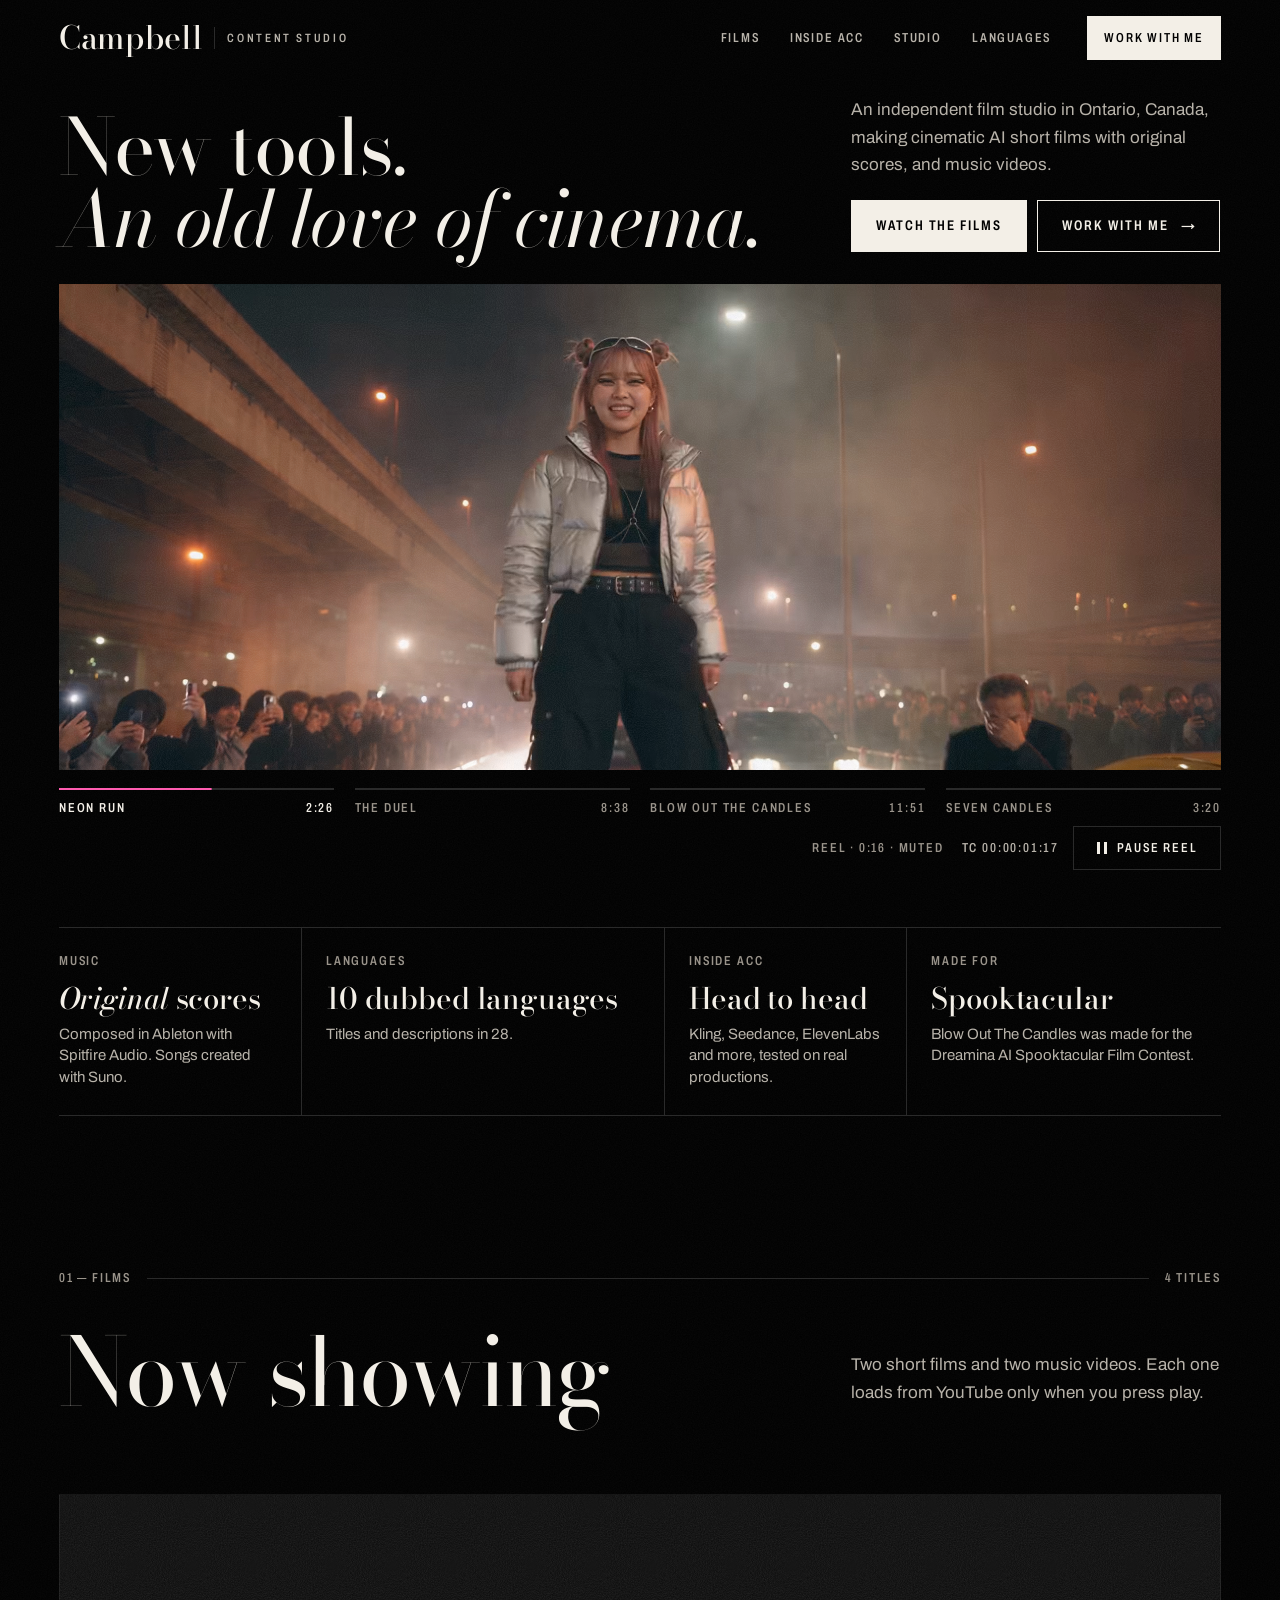
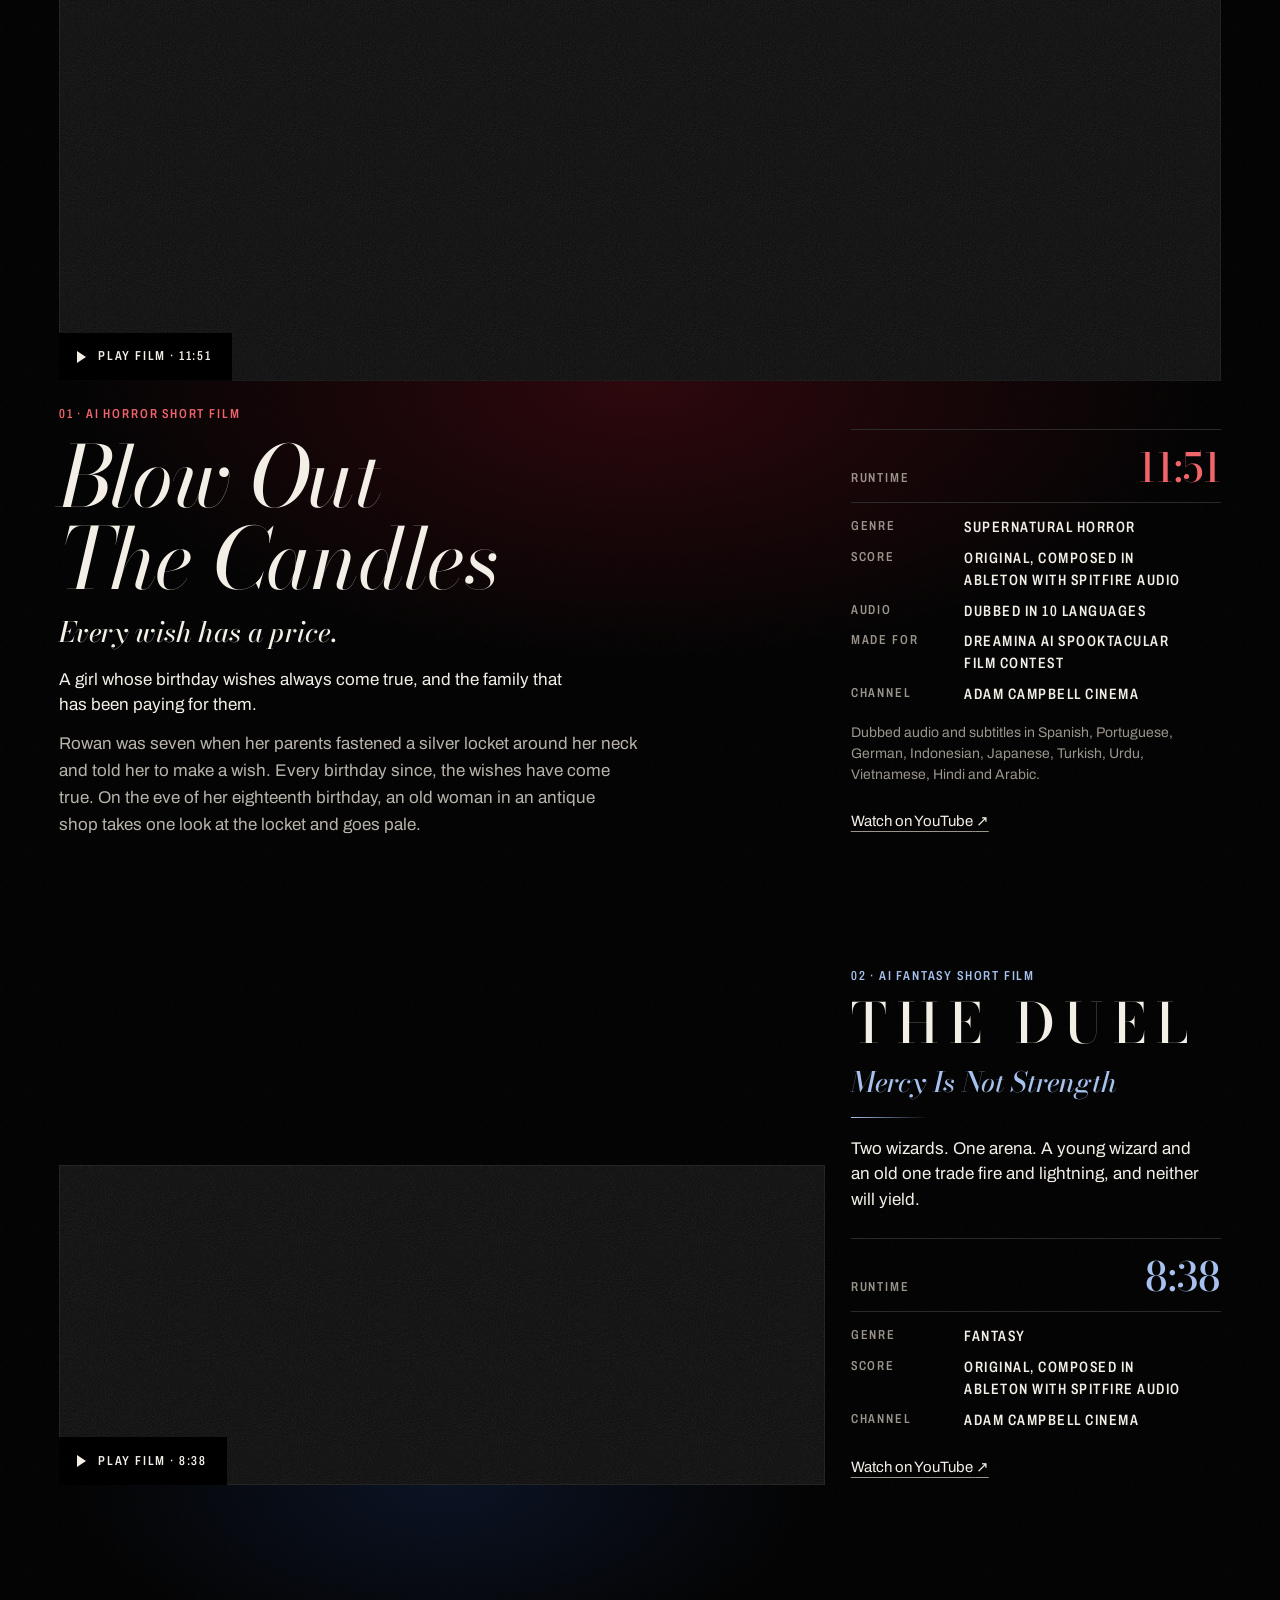
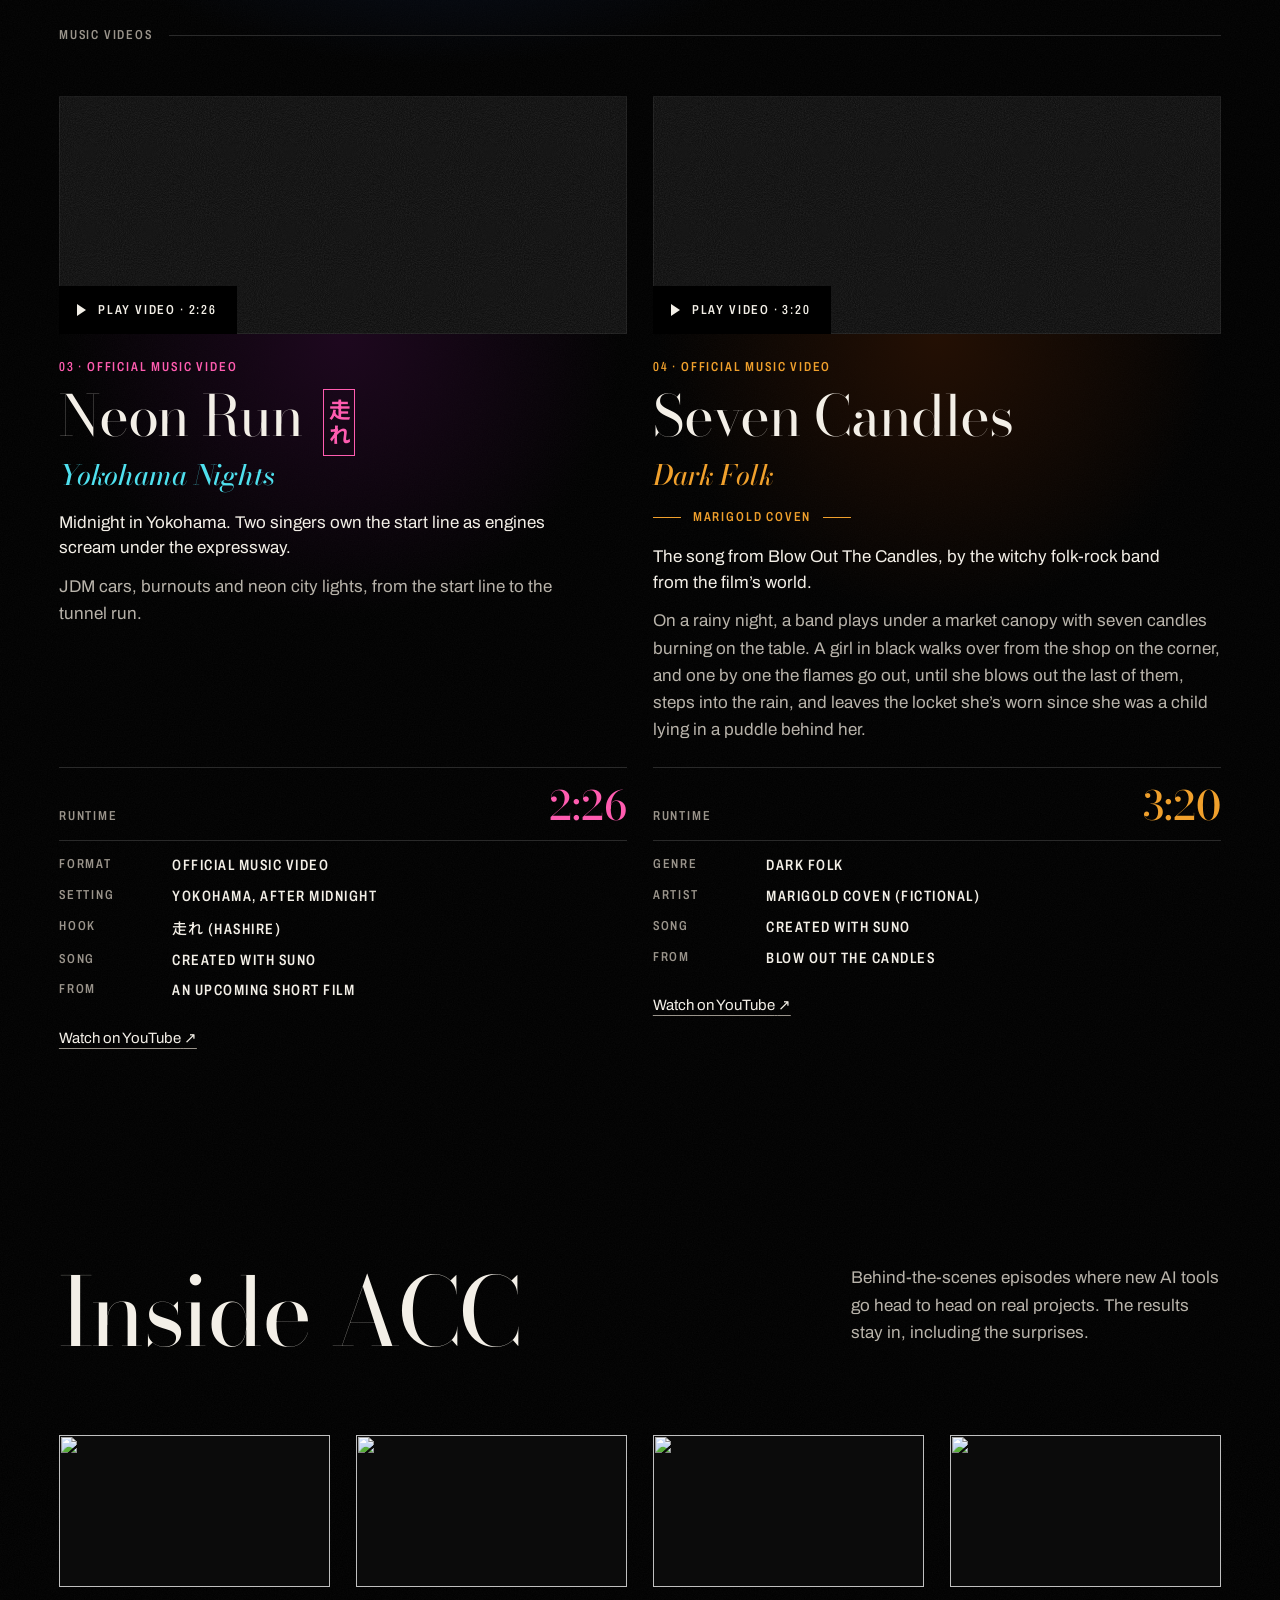
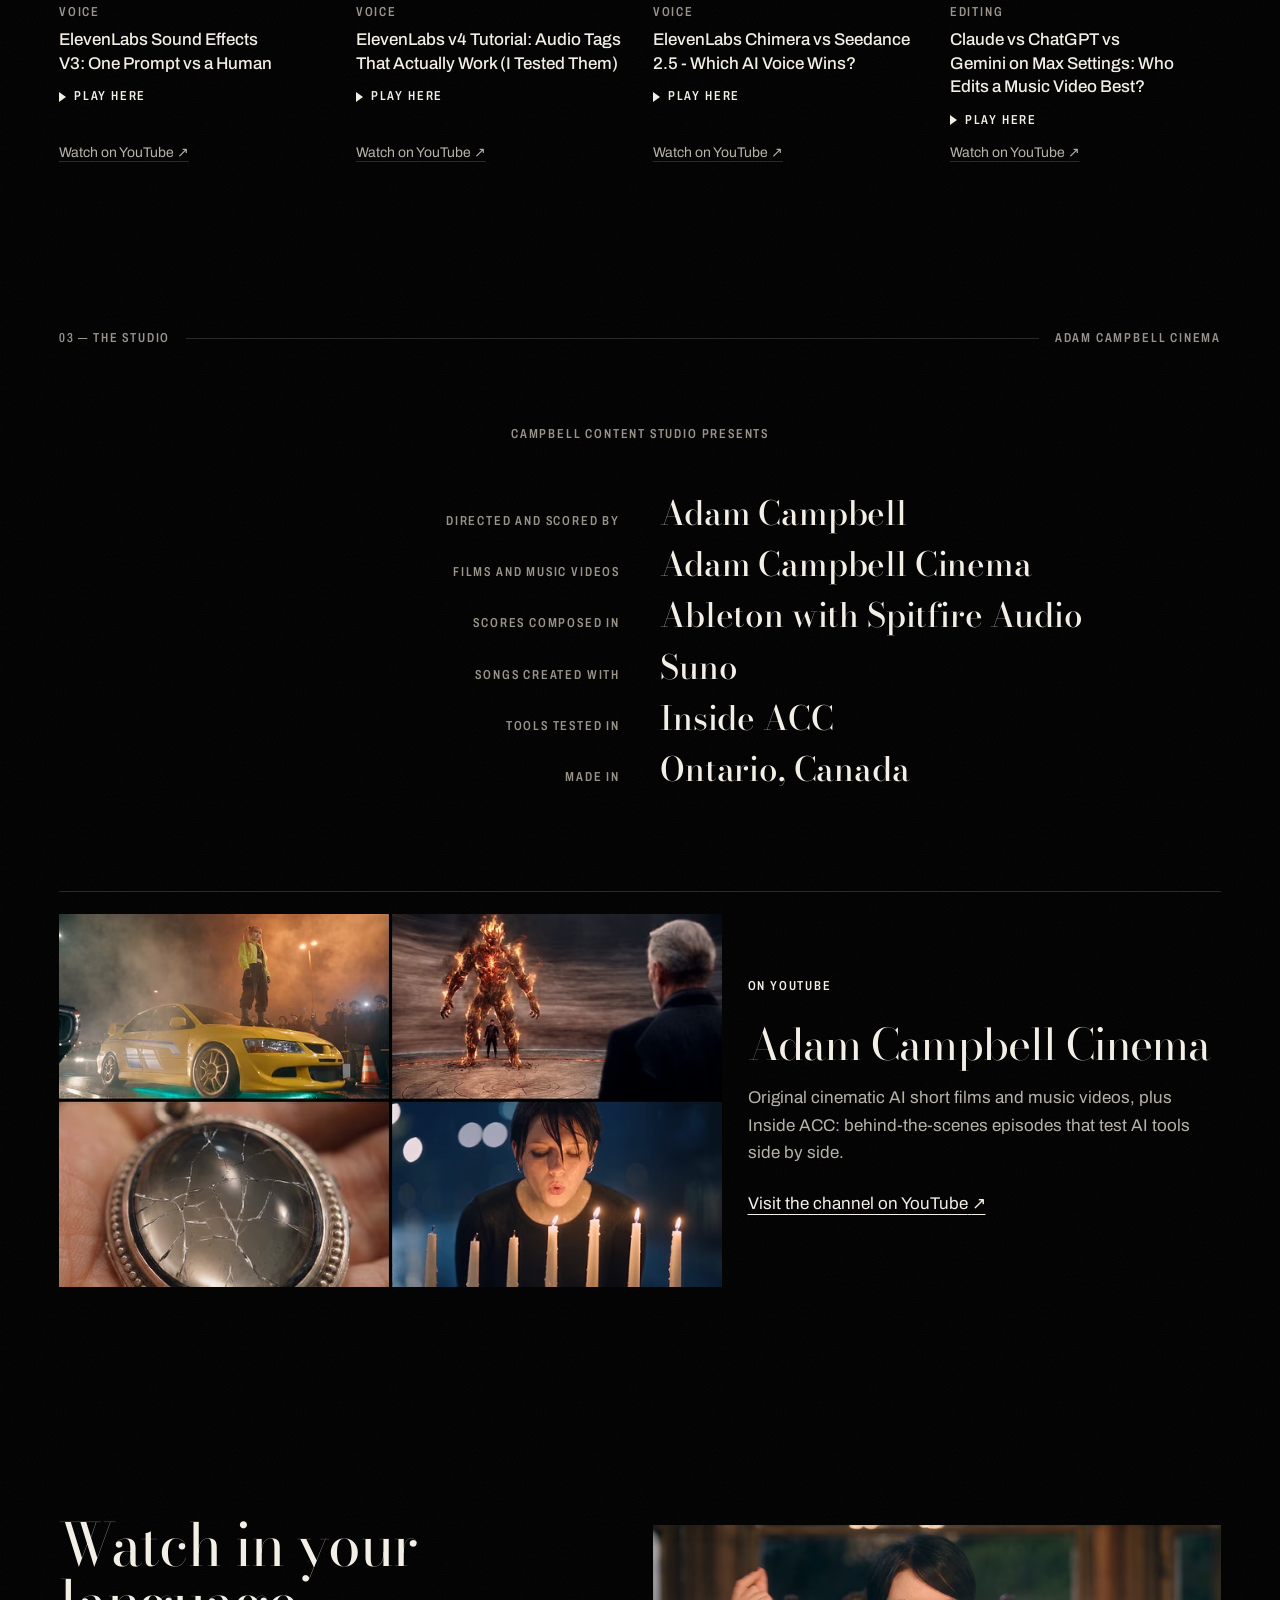
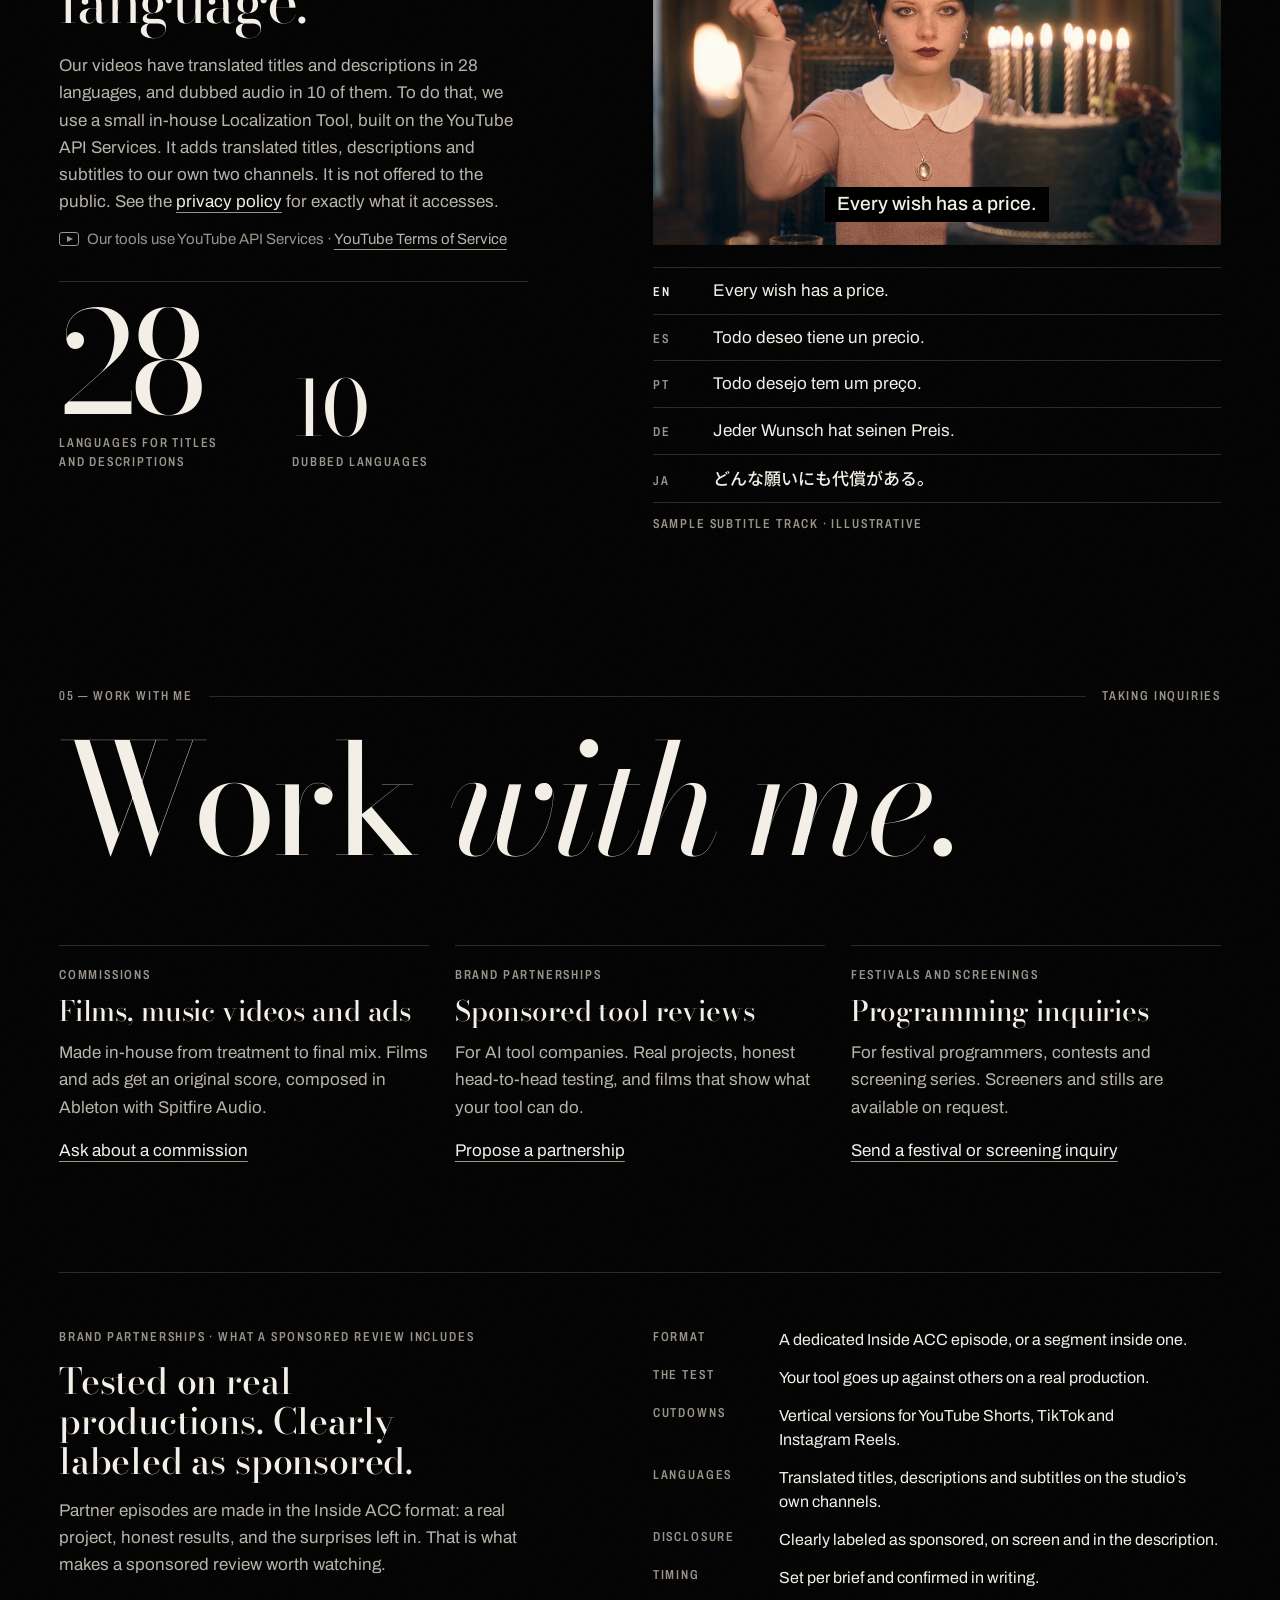
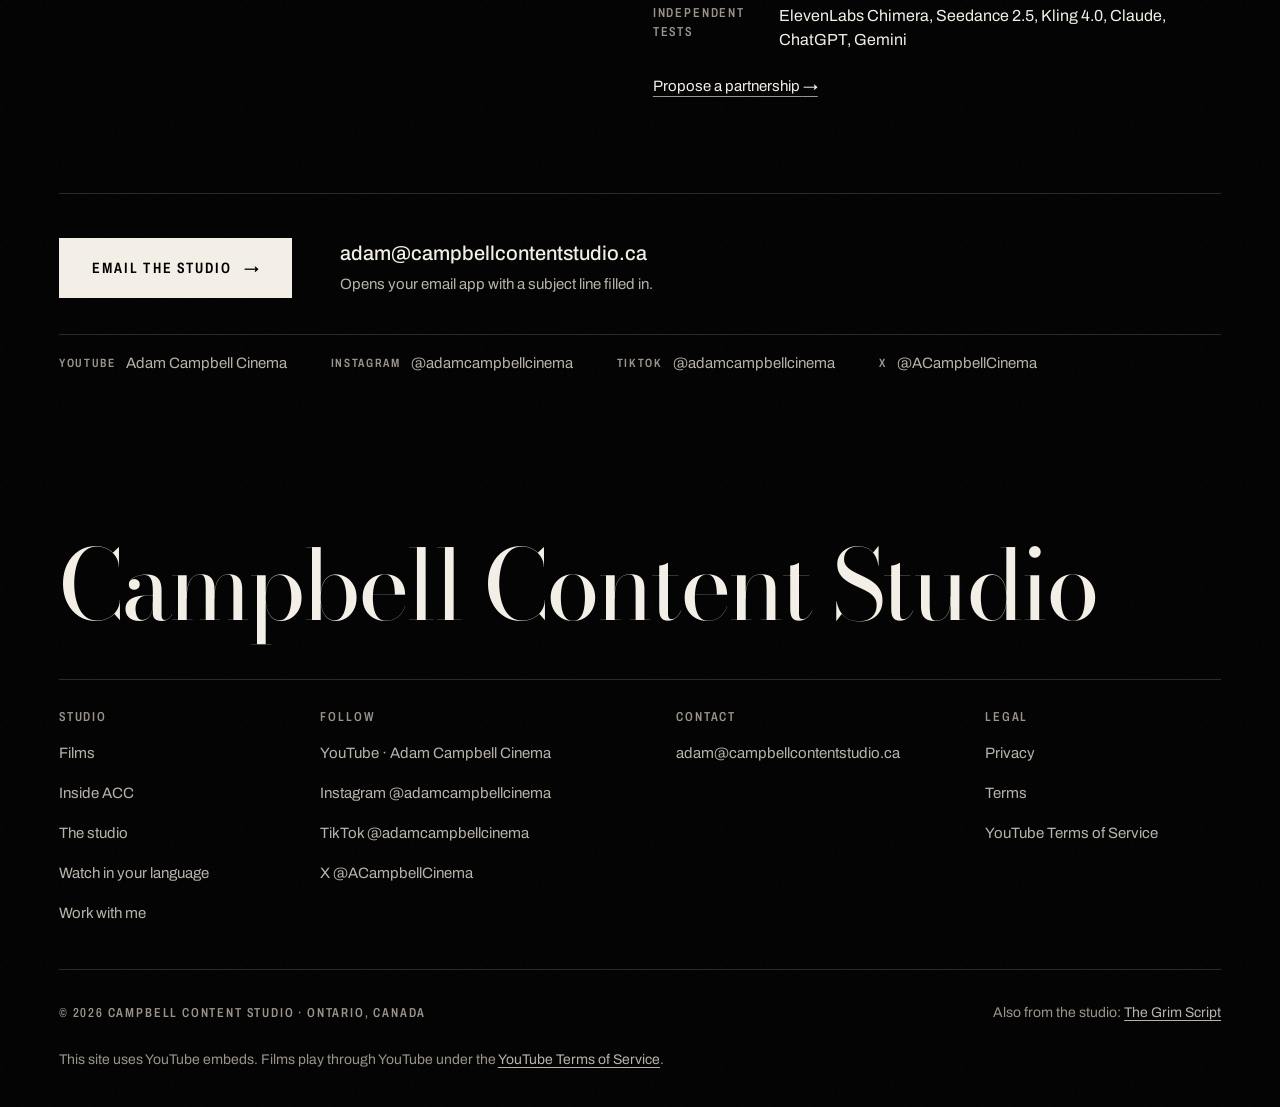
==== index.html @ a9854ae8 "Go live: move the new site to the root of campbellcontentstudio.ca - Promote /preview/ to the site r" ====
<!doctype html>
<html lang="en">
<head>
<meta charset="utf-8">
<meta name="viewport" content="width=device-width, initial-scale=1">
<title>Campbell Content Studio | New tools. An old love of cinema.</title>
<meta name="description" content="New tools. An old love of cinema. Campbell Content Studio makes cinematic AI short films with original scores, and music videos, in Ontario, Canada.">
<link rel="canonical" href="https://campbellcontentstudio.ca/">
<meta name="theme-color" content="#000000">
<meta name="color-scheme" content="dark">

<meta property="og:type" content="website">
<meta property="og:site_name" content="Campbell Content Studio">
<meta property="og:title" content="Campbell Content Studio | New tools. An old love of cinema.">
<meta property="og:description" content="Cinematic AI short films and music videos from an independent studio in Ontario, Canada. New tools. An old love of cinema.">
<meta property="og:url" content="https://campbellcontentstudio.ca/">
<meta property="og:image" content="https://campbellcontentstudio.ca/assets/img/og-image.jpg">
<meta property="og:image:type" content="image/jpeg">
<meta property="og:image:width" content="1200">
<meta property="og:image:height" content="630">
<meta property="og:image:alt" content="Campbell Content Studio: New tools. An old love of cinema. Rowan smiles with her eyes closed over lit birthday candles.">
<meta property="og:locale" content="en_CA">
<meta name="twitter:card" content="summary_large_image">
<meta name="twitter:site" content="@ACampbellCinema">
<meta name="twitter:title" content="Campbell Content Studio | New tools. An old love of cinema.">
<meta name="twitter:description" content="Cinematic AI short films and music videos from an independent studio in Ontario, Canada. New tools. An old love of cinema.">
<meta name="twitter:image" content="https://campbellcontentstudio.ca/assets/img/og-image.jpg">
<meta name="twitter:image:alt" content="Campbell Content Studio: New tools. An old love of cinema. Rowan smiles with her eyes closed over lit birthday candles.">

<link rel="icon" href="favicon.ico" sizes="48x48">
<link rel="icon" href="favicon.svg" type="image/svg+xml">
<link rel="apple-touch-icon" href="apple-touch-icon.png">
<link rel="manifest" href="site.webmanifest">

<link rel="preconnect" href="https://fonts.googleapis.com">
<link rel="preconnect" href="https://fonts.gstatic.com" crossorigin>
<link rel="dns-prefetch" href="https://i.ytimg.com">
<link rel="preload" as="image" href="assets/img/reel-poster.webp" type="image/webp" fetchpriority="high">
<!-- Only the axis ranges in use: Bodoni Moda opsz 6-96 / wght 400-500 (roman + italic), Archivo wdth 72-100 / wght 400-600 (roman). -->
<link rel="stylesheet" href="https://fonts.googleapis.com/css2?family=Archivo:wdth,wght@72..100,400..600&amp;family=Bodoni+Moda:ital,opsz,wght@0,6..96,400..500;1,6..96,400..500&amp;display=swap">
<!-- Kana subset: only 走れ and the Japanese sample subtitle. -->
<link rel="stylesheet" href="https://fonts.googleapis.com/css2?family=Noto+Sans+JP:wght@500;700&amp;display=swap&amp;text=%E8%B5%B0%E3%82%8C%E3%81%A9%E3%82%93%E3%81%AA%E9%A1%98%E3%81%84%E3%81%AB%E3%82%82%E4%BB%A3%E5%84%9F%E3%81%8C%E3%81%82%E3%82%8B%E3%80%82" media="print" onload="this.media='all'">
<link rel="stylesheet" href="assets/css/site.css">
<noscript><link rel="stylesheet" href="https://fonts.googleapis.com/css2?family=Noto+Sans+JP:wght@500;700&amp;display=swap&amp;text=%E8%B5%B0%E3%82%8C%E3%81%A9%E3%82%93%E3%81%AA%E9%A1%98%E3%81%84%E3%81%AB%E3%82%82%E4%BB%A3%E5%84%9F%E3%81%8C%E3%81%82%E3%82%8B%E3%80%82"><style>.hero-frame video{display:none}.hero-frame{background:#0b0b0b url(assets/img/reel-poster.webp) 50% 36% / cover}</style></noscript>
<script src="assets/js/site.js" defer></script>

<script type="application/ld+json">
{
  "@context": "https://schema.org",
  "@graph": [
    {
      "@type": "Organization",
      "@id": "https://campbellcontentstudio.ca/#org",
      "name": "Campbell Content Studio",
      "url": "https://campbellcontentstudio.ca/",
      "logo": "https://campbellcontentstudio.ca/icon-512.png",
      "email": "adam@campbellcontentstudio.ca",
      "description": "An independent film studio in Ontario, Canada, making cinematic AI short films with original scores, and music videos.",
      "address": { "@type": "PostalAddress", "addressRegion": "ON", "addressCountry": "CA" },
      "founder": { "@type": "Person", "name": "Adam Campbell" },
      "sameAs": [
        "https://www.youtube.com/@AdamCampbellCinema",
        "https://www.youtube.com/@thegrimscript",
        "https://www.instagram.com/adamcampbellcinema/",
        "https://www.tiktok.com/@adamcampbellcinema",
        "https://x.com/ACampbellCinema"
      ]
    },
    {
      "@type": "WebSite",
      "@id": "https://campbellcontentstudio.ca/#website",
      "url": "https://campbellcontentstudio.ca/",
      "name": "Campbell Content Studio",
      "inLanguage": "en",
      "publisher": { "@id": "https://campbellcontentstudio.ca/#org" }
    },
    {
      "@type": "VideoObject",
      "@id": "https://campbellcontentstudio.ca/#video-candles",
      "name": "Blow Out The Candles | AI Horror Short Film",
      "description": "Every wish has a price. Blow Out The Candles is an AI horror short film about a girl whose birthday wishes always come true, and the family that has been paying for them. Rowan was seven when her parents fastened a silver locket around her neck and told her to make a wish. Every birthday since, the wishes have come true. On the eve of her eighteenth birthday, an old woman in an antique shop takes one look at the locket and goes pale. With an original score composed in Ableton with Spitfire Audio, and dubbed audio and subtitles in 10 languages.",
      "thumbnailUrl": [
        "https://i.ytimg.com/vi/mVTY4UQzy6A/maxresdefault.jpg",
        "https://campbellcontentstudio.ca/assets/img/films/candles-169.webp"
      ],
      "uploadDate": "2026-10-25T22:00:03+00:00",
      "duration": "PT11M51S",
      "embedUrl": "https://www.youtube.com/embed/mVTY4UQzy6A",
      "url": "https://www.youtube.com/watch?v=mVTY4UQzy6A",
      "inLanguage": "en",
      "publisher": { "@id": "https://campbellcontentstudio.ca/#org" }
    },
    {
      "@type": "VideoObject",
      "@id": "https://campbellcontentstudio.ca/#video-duel",
      "name": "THE DUEL | Mercy Is Not Strength | AI Fantasy Short Film",
      "description": "Two wizards. One arena. A young wizard and an old one trade fire and lightning, and neither will yield. An AI fantasy short film with an original score composed in Ableton with Spitfire Audio.",
      "uploadDate": "2026-10-14T19:00:34+00:00",
      "thumbnailUrl": [
        "https://i.ytimg.com/vi/56ZdNRdmfQ0/maxresdefault.jpg",
        "https://campbellcontentstudio.ca/assets/img/films/duel-169.webp"
      ],
      "duration": "PT8M38S",
      "embedUrl": "https://www.youtube.com/embed/56ZdNRdmfQ0",
      "url": "https://www.youtube.com/watch?v=56ZdNRdmfQ0",
      "inLanguage": "en",
      "publisher": { "@id": "https://campbellcontentstudio.ca/#org" }
    },
    {
      "@type": "VideoObject",
      "@id": "https://campbellcontentstudio.ca/#video-neon",
      "name": "Neon Run | Yokohama Nights (Official Music Video)",
      "description": "Midnight in Yokohama. Two singers own the start line as engines scream under the expressway. An original AI music video with JDM cars, burnouts and neon city lights, from the start line to the tunnel run. Neon Run is from an upcoming Adam Campbell Cinema short film. The song was created with Suno.",
      "thumbnailUrl": [
        "https://i.ytimg.com/vi/dN3Yv4xqxrA/maxresdefault.jpg",
        "https://campbellcontentstudio.ca/assets/img/films/neon-169.webp"
      ],
      "uploadDate": "2026-10-23T19:00:23+00:00",
      "duration": "PT2M26S",
      "embedUrl": "https://www.youtube.com/embed/dN3Yv4xqxrA",
      "url": "https://www.youtube.com/watch?v=dN3Yv4xqxrA",
      "inLanguage": "en",
      "publisher": { "@id": "https://campbellcontentstudio.ca/#org" }
    },
    {
      "@type": "VideoObject",
      "@id": "https://campbellcontentstudio.ca/#video-seven",
      "name": "Seven Candles | Dark Folk | Official Music Video",
      "description": "Seven Candles is the song from Blow Out The Candles, performed by Marigold Coven, the fictional witchy folk-rock band from the film's world. On a rainy night, a band plays under a market canopy with seven candles burning on the table. A girl in black walks over, and one by one the flames go out, until she blows out the last of them, steps into the rain, and leaves the locket she has worn since she was a child lying in a puddle behind her. The song was created with Suno.",
      "thumbnailUrl": [
        "https://i.ytimg.com/vi/DEQ6ROYbeFA/maxresdefault.jpg",
        "https://campbellcontentstudio.ca/assets/img/films/seven-169.webp"
      ],
      "uploadDate": "2026-10-26T21:00:11+00:00",
      "duration": "PT3M20S",
      "embedUrl": "https://www.youtube.com/embed/DEQ6ROYbeFA",
      "url": "https://www.youtube.com/watch?v=DEQ6ROYbeFA",
      "inLanguage": "en",
      "publisher": { "@id": "https://campbellcontentstudio.ca/#org" }
    }
  ]
}
</script>
</head>
<body>
<a class="skip" href="#main">Skip to content</a>

<div class="page">
  <header class="nav wrap">
    <a class="wordmark" href="#top" aria-label="Campbell Content Studio, home">
      <span class="wm-main">Campbell</span><span class="wm-rule" aria-hidden="true"></span><span class="wm-sub billing">Content Studio</span>
    </a>
    <nav aria-label="Primary" class="nav-links">
      <a class="billing" href="#films">Films</a>
      <a class="billing" href="#inside-acc">Inside ACC</a>
      <a class="billing" href="#studio">Studio</a>
      <a class="billing" href="#languages">Languages</a>
      <a class="billing btn-sm" href="#work">Work with me</a>
    </nav>
    <div class="nav-right">
      <a class="billing btn-sm" href="#work">Work with me</a>
      <a class="menu-btn billing" href="#site-footer" data-menu-toggle>Menu</a>
    </div>
  </header>

  <dialog class="menu-panel" id="menu" aria-label="Menu">
    <div class="mp-top wrap">
      <span class="wordmark" aria-hidden="true"><span class="wm-main">Campbell</span><span class="wm-sub billing">Content Studio</span></span>
      <button class="menu-close menu-btn billing" type="button">Close</button>
    </div>
    <ul class="mp-list wrap">
      <li><a class="serif-m" href="#films">Films</a></li>
      <li><a class="serif-m" href="#inside-acc">Inside ACC</a></li>
      <li><a class="serif-m" href="#studio">The studio</a></li>
      <li><a class="serif-m" href="#languages">Languages</a></li>
      <li><a class="serif-m" href="#work">Work with me</a></li>
    </ul>
    <div class="mp-foot wrap">
      <a href="https://www.youtube.com/@AdamCampbellCinema">YouTube · Adam Campbell Cinema</a>
      <a href="https://www.instagram.com/adamcampbellcinema/">Instagram</a>
      <a href="https://www.tiktok.com/@adamcampbellcinema">TikTok</a>
      <a href="https://x.com/ACampbellCinema">X @ACampbellCinema</a>
    </div>
  </dialog>

  <main id="main">
    <!-- ================= HERO ================= -->
    <section class="hero" id="top" aria-labelledby="hero-title">
      <div class="wrap grid hero-lockup">
        <h1 id="hero-title" class="display">New tools. <em>An old love of cinema.</em></h1>
        <div class="hero-side">
          <p>An independent film studio in Ontario, Canada, making cinematic AI short films with original scores, and music videos.</p>
          <div class="ctas">
            <a class="btn btn--solid" href="#films">Watch the films</a>
            <a class="btn btn--line" href="#work">Work with me <span class="arrow" aria-hidden="true">→</span></a>
          </div>
        </div>
      </div>

      <div class="wrap hero-screen">
        <div class="frame bleed gate hero-frame">
          <video class="reel" muted loop playsinline preload="none" poster="assets/img/reel-poster.webp" aria-hidden="true" width="1920" height="1080"></video>
          <div class="grain-in" aria-hidden="true"></div>
          <!-- Score cue: hidden until data-src names the file. See assets/audio/_README.txt. Never autoplays. -->
          <button class="sound-toggle billing" type="button" data-src="" data-state="off" hidden><svg class="ico-off" viewBox="0 0 16 16" aria-hidden="true"><path d="M2 6h3l4-3v10l-4-3H2z" fill="currentColor"/><path d="M11 5.5l4 4m0-4l-4 4" stroke="currentColor" stroke-width="1.5" fill="none"/></svg><svg class="ico-on" viewBox="0 0 16 16" aria-hidden="true"><path d="M2 6h3l4-3v10l-4-3H2z" fill="currentColor"/><path d="M11 5.5a3.5 3.5 0 0 1 0 5M12.8 3.5a6.5 6.5 0 0 1 0 9" stroke="currentColor" stroke-width="1.5" fill="none"/></svg><span class="lbl">Sound on</span></button>
        </div>
        <div class="slate">
          <p class="sr">Studio reel: a muted 16-second loop of shots from the four titles below.</p>
          <nav class="cutlist billing" aria-label="Reel cut list">
            <a class="cut is-on" href="#film-neon" style="--acc:var(--magenta)" data-cut="0"><span class="track" aria-hidden="true"><i></i></span><span class="cut-t">Neon Run</span><span class="rt"><span class="sr">, runtime </span>2:26</span></a>
            <a class="cut" href="#film-duel" style="--acc:var(--storm)" data-cut="1"><span class="track" aria-hidden="true"><i></i></span><span class="cut-t">The Duel</span><span class="rt"><span class="sr">, runtime </span>8:38</span></a>
            <a class="cut" href="#film-candles" style="--acc:var(--wish)" data-cut="2"><span class="track" aria-hidden="true"><i></i></span><span class="cut-t">Blow Out The Candles</span><span class="rt"><span class="sr">, runtime </span>11:51</span></a>
            <a class="cut" href="#film-seven" style="--acc:var(--marigold)" data-cut="3"><span class="track" aria-hidden="true"><i></i></span><span class="cut-t">Seven Candles</span><span class="rt"><span class="sr">, runtime </span>3:20</span></a>
          </nav>
          <div class="slate-meta billing">
            <p class="tcb" aria-hidden="true"><span class="reelnote">Reel · 0:16 · muted</span><span class="now">Now: <b>Neon Run</b></span><span class="tc">TC 00:00:00:00</span></p>
            <button class="reel-toggle billing" type="button" data-state="paused" hidden><span class="ico" aria-hidden="true"></span><span class="lbl">Play reel</span></button>
          </div>
        </div>
      </div>

      <div class="wrap facts reveal">
        <dl class="facts-grid">
          <div class="fact"><dt class="billing">Music</dt><dd class="v serif-m"><em>Original</em> scores</dd><dd class="n">Composed in Ableton with Spitfire Audio. Songs created with Suno.</dd></div>
          <div class="fact"><dt class="billing">Languages</dt><dd class="v serif-m">10 dubbed languages</dd><dd class="n">Titles and descriptions in&nbsp;28.</dd></div>
          <div class="fact"><dt class="billing">Inside ACC</dt><dd class="v serif-m">Head to head</dd><dd class="n">Kling, Seedance, ElevenLabs and more, tested on real productions.</dd></div>
          <div class="fact"><dt class="billing">Made for</dt><dd class="v serif-m">Spooktacular</dd><dd class="n">Blow Out The Candles was made for the Dreamina AI Spooktacular Film Contest.</dd></div>
        </dl>
      </div>
    </section>

    <!-- ================= 01 FILMS ================= -->
    <section id="films" class="sec" aria-labelledby="films-title">
      <div class="wrap">
        <header class="sec-head grid">
          <p class="idx billing reveal"><span>01 — Films</span><span class="count">4 titles</span></p>
          <h2 id="films-title" class="display reveal">Now showing</h2>
          <p class="dek reveal" style="--d:.12s">Two short films and two music videos. Each one loads from YouTube only when you press play.</p>
        </header>

        <!-- 01 Blow Out The Candles: the flagship. Romantic italic, Velvet Red, oxblood spill. -->
        <article class="film film--candles" id="film-candles" aria-labelledby="f1">
          <div class="frame bleed gate">
            <picture>
              <source type="image/avif" media="(min-width: 900px)" srcset="assets/img/films/candles-wide-1200.avif 1200w, assets/img/films/candles-wide-1600.avif 1600w, assets/img/films/candles-wide.avif 2400w" sizes="(min-width: 1600px) 1456px, 91vw" width="2400" height="1004">
              <source type="image/webp" media="(min-width: 900px)" srcset="assets/img/films/candles-wide-1200.webp 1200w, assets/img/films/candles-wide-1600.webp 1600w, assets/img/films/candles-wide.webp 2400w" sizes="(min-width: 1600px) 1456px, 91vw" width="2400" height="1004">
              <source type="image/avif" srcset="assets/img/films/candles-169-800.avif 800w, assets/img/films/candles-169.avif 1600w" sizes="100vw" width="1600" height="900">
              <source type="image/webp" srcset="assets/img/films/candles-169-800.webp 800w, assets/img/films/candles-169.webp 1600w" sizes="100vw" width="1600" height="900">
              <img src="assets/img/films/candles-169-800.webp" width="1600" height="900" loading="lazy" decoding="async" alt="Rowan, in a pink sweater with a white collar and a silver locket, stares straight ahead with her fingers raised to snap beside a black birthday cake full of lit candles.">
            </picture>
            <div class="grain-in" aria-hidden="true"></div>
            <a class="play" href="https://www.youtube.com/watch?v=mVTY4UQzy6A" data-yt="mVTY4UQzy6A" data-title="Blow Out The Candles"><span class="chip billing"><span class="tri" aria-hidden="true"></span><span>Play film<span class="sr">: Blow Out The Candles, runtime</span><span aria-hidden="true"> ·</span> 11:51</span></span></a>
          </div>
          <div class="film-body grid">
            <div class="head reveal">
              <p class="film-no billing">01 · AI horror short film</p>
              <h3 id="f1" class="film-title">Blow Out The Candles</h3>
              <p class="tagline">Every wish has a price.</p>
              <p class="logline">A girl whose birthday wishes always come true, and the family that has been paying for them.</p>
              <p class="synopsis">Rowan was seven when her parents fastened a silver locket around her neck and told her to make a wish. Every birthday since, the wishes have come true. On the eve of her eighteenth birthday, an old woman in an antique shop takes one look at the locket and goes pale.</p>
            </div>
            <div class="side reveal" style="--d:.12s">
              <dl class="credits billing">
                <div class="rt-row"><dt>Runtime</dt><dd class="serif-m">11:51</dd></div>
                <div class="cr"><dt>Genre</dt><dd>Supernatural horror</dd></div>
                <div class="cr"><dt>Score</dt><dd>Original, composed in Ableton with Spitfire Audio</dd></div>
                <div class="cr"><dt>Audio</dt><dd>Dubbed in 10 languages</dd></div>
                <div class="cr"><dt>Made for</dt><dd>Dreamina AI Spooktacular Film Contest</dd></div>
                <div class="cr"><dt>Channel</dt><dd>Adam Campbell Cinema</dd></div>
              </dl>
              <p class="dubs">Dubbed audio and subtitles in Spanish, Portuguese, German, Indonesian, Japanese, Turkish, Urdu, Vietnamese, Hindi and Arabic.</p>
              <p class="film-links"><a class="textlink" href="https://www.youtube.com/watch?v=mVTY4UQzy6A">Watch on YouTube<span class="sr">: Blow Out The Candles</span> <span class="ext" aria-hidden="true">↗</span></a></p>
            </div>
          </div>
        </article>

        <!-- 02 THE DUEL: engraved tracked caps, storm light, 8+4 asymmetry. -->
        <article class="film film--duel" id="film-duel" aria-labelledby="f2">
          <div class="frame bleed gate">
            <picture>
              <source type="image/avif" media="(min-width: 900px)" srcset="assets/img/films/duel-wide-1200.avif 1200w, assets/img/films/duel-wide.avif 2400w" sizes="(min-width: 1600px) 960px, (min-width: 1280px) 60vw, 91vw" width="2400" height="1004">
              <source type="image/webp" media="(min-width: 900px)" srcset="assets/img/films/duel-wide-1200.webp 1200w, assets/img/films/duel-wide.webp 2400w" sizes="(min-width: 1600px) 960px, (min-width: 1280px) 60vw, 91vw" width="2400" height="1004">
              <source type="image/avif" srcset="assets/img/films/duel-169-800.avif 800w, assets/img/films/duel-169.avif 1600w" sizes="100vw" width="1600" height="900">
              <source type="image/webp" srcset="assets/img/films/duel-169-800.webp 800w, assets/img/films/duel-169.webp 1600w" sizes="100vw" width="1600" height="900">
              <img src="assets/img/films/duel-169-800.webp" width="1600" height="900" loading="lazy" decoding="async" alt="Two wizards duel across a circular stone arena, an orange fire beam and a white beam colliding in a blinding burst between them as lightning forks down beside the older wizard.">
            </picture>
            <div class="grain-in" aria-hidden="true"></div>
            <a class="play" href="https://www.youtube.com/watch?v=56ZdNRdmfQ0" data-yt="56ZdNRdmfQ0" data-title="THE DUEL"><span class="chip billing"><span class="tri" aria-hidden="true"></span><span>Play film<span class="sr">: The Duel, runtime</span><span aria-hidden="true"> ·</span> 8:38</span></span></a>
          </div>
          <div class="film-body grid">
            <div class="reveal">
              <p class="film-no billing">02 · AI fantasy short film</p>
              <h3 id="f2" class="film-title">THE DUEL <span class="sub">Mercy Is Not Strength</span></h3>
              <span class="bolt" aria-hidden="true"></span>
              <p class="logline">Two wizards. One arena. A young wizard and an old one trade fire and lightning, and neither will yield.</p>
            </div>
            <div class="reveal" style="--d:.12s">
              <dl class="credits billing">
                <div class="rt-row"><dt>Runtime</dt><dd class="serif-m">8:38</dd></div>
                <div class="cr"><dt>Genre</dt><dd>Fantasy</dd></div>
                <div class="cr"><dt>Score</dt><dd>Original, composed in Ableton with Spitfire Audio</dd></div>
                <div class="cr"><dt>Channel</dt><dd>Adam Campbell Cinema</dd></div>
              </dl>
              <p class="film-links"><a class="textlink" href="https://www.youtube.com/watch?v=56ZdNRdmfQ0">Watch on YouTube<span class="sr">: The Duel</span> <span class="ext" aria-hidden="true">↗</span></a></p>
            </div>
          </div>
        </article>

        <p class="subhead billing reveal">Music videos</p>

        <div class="pair">
          <!-- 03 Neon Run: roman title + vertical kana sign, two accents. -->
          <article class="film film--neon" id="film-neon" aria-labelledby="f3">
            <div class="frame bleed gate">
              <picture>
                <source type="image/avif" media="(min-width: 900px)" srcset="assets/img/films/neon-wide-1200.avif 1200w, assets/img/films/neon-wide.avif 2400w" sizes="(min-width: 1600px) 712px, 45vw" width="2400" height="1004">
                <source type="image/webp" media="(min-width: 900px)" srcset="assets/img/films/neon-wide-1200.webp 1200w, assets/img/films/neon-wide.webp 2400w" sizes="(min-width: 1600px) 712px, 45vw" width="2400" height="1004">
                <source type="image/avif" srcset="assets/img/films/neon-169-800.avif 800w, assets/img/films/neon-169.avif 1600w" sizes="100vw" width="1600" height="900">
                <source type="image/webp" srcset="assets/img/films/neon-169-800.webp 800w, assets/img/films/neon-169.webp 1600w" sizes="100vw" width="1600" height="900">
                <img src="assets/img/films/neon-169-800.webp" width="1600" height="900" loading="lazy" decoding="async" alt="Two singers stand fists raised on the hoods of a black supercharged muscle car and a yellow Lancer Evolution, a wall of burnout smoke behind them under an expressway at night, cyan underglow on the wet road.">
              </picture>
              <div class="grain-in" aria-hidden="true"></div>
              <a class="play" href="https://www.youtube.com/watch?v=dN3Yv4xqxrA" data-yt="dN3Yv4xqxrA" data-title="Neon Run"><span class="chip billing"><span class="tri" aria-hidden="true"></span><span>Play video<span class="sr">: Neon Run, runtime</span><span aria-hidden="true"> ·</span> 2:26</span></span></a>
            </div>
            <div class="film-body grid">
              <div class="reveal">
                <p class="film-no billing">03 · Official music video</p>
                <div class="title-row">
                  <h3 id="f3" class="film-title">Neon Run <span class="sub">Yokohama Nights</span></h3>
                  <span class="kana" lang="ja" role="img" aria-label="走れ, hashire">走れ</span>
                </div>
                <p class="logline">Midnight in Yokohama. Two singers own the start line as engines scream under the expressway.</p>
                <p class="synopsis">JDM cars, burnouts and neon city lights, from the start line to the tunnel run.</p>
              </div>
              <div class="reveal" style="--d:.12s">
                <dl class="credits billing">
                  <div class="rt-row"><dt>Runtime</dt><dd class="serif-m">2:26</dd></div>
                  <div class="cr"><dt>Format</dt><dd>Official music video</dd></div>
                  <div class="cr"><dt>Setting</dt><dd>Yokohama, after midnight</dd></div>
                  <div class="cr"><dt>Hook</dt><dd><span class="jp" lang="ja">走れ</span> (hashire)</dd></div>
                  <div class="cr"><dt>Song</dt><dd>Created with Suno</dd></div>
                  <div class="cr"><dt>From</dt><dd>An upcoming short film</dd></div>
                </dl>
                <p class="film-links"><a class="textlink" href="https://www.youtube.com/watch?v=dN3Yv4xqxrA">Watch on YouTube<span class="sr">: Neon Run</span> <span class="ext" aria-hidden="true">↗</span></a></p>
              </div>
            </div>
          </article>

          <!-- 04 Seven Candles: roman + marigold italic, band credit between rules. -->
          <article class="film film--seven" id="film-seven" aria-labelledby="f4">
            <div class="frame bleed gate">
              <picture>
                <source type="image/avif" media="(min-width: 900px)" srcset="assets/img/films/seven-wide-1200.avif 1200w, assets/img/films/seven-wide.avif 2400w" sizes="(min-width: 1600px) 712px, 45vw" width="2400" height="1004">
                <source type="image/webp" media="(min-width: 900px)" srcset="assets/img/films/seven-wide-1200.webp 1200w, assets/img/films/seven-wide.webp 2400w" sizes="(min-width: 1600px) 712px, 45vw" width="2400" height="1004">
                <source type="image/avif" srcset="assets/img/films/seven-169-800.avif 800w, assets/img/films/seven-169.avif 1600w" sizes="100vw" width="1600" height="900">
                <source type="image/webp" srcset="assets/img/films/seven-169-800.webp 800w, assets/img/films/seven-169.webp 1600w" sizes="100vw" width="1600" height="900">
                <img src="assets/img/films/seven-169-800.webp" width="1600" height="900" loading="lazy" decoding="async" alt="Seen from behind, a woman in black flings her arms wide, a locket hanging from one hand, before a folk trio playing under a lit white canopy on a rain-soaked street at night.">
              </picture>
              <div class="grain-in" aria-hidden="true"></div>
              <a class="play" href="https://www.youtube.com/watch?v=DEQ6ROYbeFA" data-yt="DEQ6ROYbeFA" data-title="Seven Candles"><span class="chip billing"><span class="tri" aria-hidden="true"></span><span>Play video<span class="sr">: Seven Candles, runtime</span><span aria-hidden="true"> ·</span> 3:20</span></span></a>
            </div>
            <div class="film-body grid">
              <div class="reveal">
                <p class="film-no billing">04 · Official music video</p>
                <h3 id="f4" class="film-title">Seven Candles <span class="sub">Dark Folk</span></h3>
                <p class="band billing">Marigold Coven</p>
                <p class="logline">The song from Blow Out The Candles, by the witchy folk-rock band from the film’s world.</p>
                <p class="synopsis">On a rainy night, a band plays under a market canopy with seven candles burning on the table. A girl in black walks over from the shop on the corner, and one by one the flames go out, until she blows out the last of them, steps into the rain, and leaves the locket she’s worn since she was a child lying in a puddle behind her.</p>
              </div>
              <div class="reveal" style="--d:.12s">
                <dl class="credits billing">
                  <div class="rt-row"><dt>Runtime</dt><dd class="serif-m">3:20</dd></div>
                  <div class="cr"><dt>Genre</dt><dd>Dark folk</dd></div>
                  <div class="cr"><dt>Artist</dt><dd>Marigold Coven (fictional)</dd></div>
                  <div class="cr"><dt>Song</dt><dd>Created with Suno</dd></div>
                  <div class="cr"><dt>From</dt><dd>Blow Out The Candles</dd></div>
                </dl>
                <p class="film-links"><a class="textlink" href="https://www.youtube.com/watch?v=DEQ6ROYbeFA">Watch on YouTube<span class="sr">: Seven Candles</span> <span class="ext" aria-hidden="true">↗</span></a></p>
              </div>
            </div>
          </article>
        </div>
      </div>
    </section>

    <!-- ================= 02 INSIDE ACC ================= -->
    <section id="inside-acc" class="sec" aria-labelledby="acc-title">
      <div class="wrap">
        <header class="sec-head grid">
          <p class="idx billing reveal"><span>02 — Behind the craft</span><span class="count">4 episodes</span></p>
          <h2 id="acc-title" class="display reveal">Inside ACC</h2>
          <p class="dek reveal" style="--d:.12s">Behind-the-scenes episodes where new AI tools go head to head on real projects. The results stay in, including the surprises.</p>
        </header>
        <ol class="eps">
          <!-- auto:inside-acc -->
          <li class="ep reveal">
            <a class="ep-card" href="https://www.youtube.com/watch?v=dW9QiW9clIk" data-yt="dW9QiW9clIk" data-title="ElevenLabs Sound Effects V3: One Prompt vs a Human">
              <div class="thumb"><img src="https://i.ytimg.com/vi/dW9QiW9clIk/mqdefault.jpg" srcset="https://i.ytimg.com/vi/dW9QiW9clIk/mqdefault.jpg 320w, https://i.ytimg.com/vi/dW9QiW9clIk/hqdefault.jpg 480w, https://i.ytimg.com/vi/dW9QiW9clIk/sddefault.jpg 640w, https://i.ytimg.com/vi/dW9QiW9clIk/maxresdefault.jpg 1280w" sizes="(min-width: 1600px) 340px, (min-width: 900px) 22vw, 42vw" width="1280" height="720" loading="lazy" decoding="async" alt=""></div>
              <div class="ep-text">
                <p class="ep-cat billing">Voice</p>
                <h3>ElevenLabs Sound Effects V3: One Prompt vs a Human</h3>
                <p class="ep-cue billing" aria-hidden="true"><span class="tri"></span>Play here</p>
              </div>
            </a>
            <a class="watch" href="https://www.youtube.com/watch?v=dW9QiW9clIk">Watch on YouTube<span class="sr">: ElevenLabs Sound Effects V3: One Prompt vs a Human</span> <span class="ext" aria-hidden="true">↗</span></a>
          </li>
          <li class="ep reveal" style="--d:.08s">
            <a class="ep-card" href="https://www.youtube.com/watch?v=BrplNWbFvm0" data-yt="BrplNWbFvm0" data-title="ElevenLabs v4 Tutorial: Audio Tags That Actually Work (I Tested Them)">
              <div class="thumb"><img src="https://i.ytimg.com/vi/BrplNWbFvm0/mqdefault.jpg" srcset="https://i.ytimg.com/vi/BrplNWbFvm0/mqdefault.jpg 320w, https://i.ytimg.com/vi/BrplNWbFvm0/hqdefault.jpg 480w, https://i.ytimg.com/vi/BrplNWbFvm0/sddefault.jpg 640w, https://i.ytimg.com/vi/BrplNWbFvm0/maxresdefault.jpg 1280w" sizes="(min-width: 1600px) 340px, (min-width: 900px) 22vw, 42vw" width="1280" height="720" loading="lazy" decoding="async" alt=""></div>
              <div class="ep-text">
                <p class="ep-cat billing">Voice</p>
                <h3>ElevenLabs v4 Tutorial: Audio Tags That Actually Work (I Tested Them)</h3>
                <p class="ep-cue billing" aria-hidden="true"><span class="tri"></span>Play here</p>
              </div>
            </a>
            <a class="watch" href="https://www.youtube.com/watch?v=BrplNWbFvm0">Watch on YouTube<span class="sr">: ElevenLabs v4 Tutorial: Audio Tags That Actually Work (I Tested Them)</span> <span class="ext" aria-hidden="true">↗</span></a>
          </li>
          <li class="ep reveal" style="--d:.16s">
            <a class="ep-card" href="https://www.youtube.com/watch?v=Xdp5HgC5vlU" data-yt="Xdp5HgC5vlU" data-title="ElevenLabs Chimera vs Seedance 2.5 - Which AI Voice Wins?">
              <div class="thumb"><img src="https://i.ytimg.com/vi/Xdp5HgC5vlU/mqdefault.jpg" srcset="https://i.ytimg.com/vi/Xdp5HgC5vlU/mqdefault.jpg 320w, https://i.ytimg.com/vi/Xdp5HgC5vlU/hqdefault.jpg 480w, https://i.ytimg.com/vi/Xdp5HgC5vlU/sddefault.jpg 640w, https://i.ytimg.com/vi/Xdp5HgC5vlU/maxresdefault.jpg 1280w" sizes="(min-width: 1600px) 340px, (min-width: 900px) 22vw, 42vw" width="1280" height="720" loading="lazy" decoding="async" alt=""></div>
              <div class="ep-text">
                <p class="ep-cat billing">Voice</p>
                <h3>ElevenLabs Chimera vs Seedance 2.5 - Which AI Voice Wins?</h3>
                <p class="ep-cue billing" aria-hidden="true"><span class="tri"></span>Play here</p>
              </div>
            </a>
            <a class="watch" href="https://www.youtube.com/watch?v=Xdp5HgC5vlU">Watch on YouTube<span class="sr">: ElevenLabs Chimera vs Seedance 2.5 - Which AI Voice Wins?</span> <span class="ext" aria-hidden="true">↗</span></a>
          </li>
          <li class="ep reveal" style="--d:.24s">
            <a class="ep-card" href="https://www.youtube.com/watch?v=SYf9zRLCgvA" data-yt="SYf9zRLCgvA" data-title="Claude vs ChatGPT vs Gemini on Max Settings: Who Edits a Music Video Best?">
              <div class="thumb"><img src="https://i.ytimg.com/vi/SYf9zRLCgvA/mqdefault.jpg" srcset="https://i.ytimg.com/vi/SYf9zRLCgvA/mqdefault.jpg 320w, https://i.ytimg.com/vi/SYf9zRLCgvA/hqdefault.jpg 480w, https://i.ytimg.com/vi/SYf9zRLCgvA/sddefault.jpg 640w, https://i.ytimg.com/vi/SYf9zRLCgvA/maxresdefault.jpg 1280w" sizes="(min-width: 1600px) 340px, (min-width: 900px) 22vw, 42vw" width="1280" height="720" loading="lazy" decoding="async" alt=""></div>
              <div class="ep-text">
                <p class="ep-cat billing">Editing</p>
                <h3>Claude vs ChatGPT vs Gemini on Max Settings: Who Edits a Music Video Best?</h3>
                <p class="ep-cue billing" aria-hidden="true"><span class="tri"></span>Play here</p>
              </div>
            </a>
            <a class="watch" href="https://www.youtube.com/watch?v=SYf9zRLCgvA">Watch on YouTube<span class="sr">: Claude vs ChatGPT vs Gemini on Max Settings: Who Edits a Music Video Best?</span> <span class="ext" aria-hidden="true">↗</span></a>
          </li>
          <!-- /auto:inside-acc -->
        </ol>
      </div>
    </section>

    <!-- ================= 03 THE STUDIO: credits roll + channel ================= -->
    <section id="studio" class="sec" aria-labelledby="studio-title">
      <div class="wrap">
        <p class="idx billing reveal"><span>03 — The studio</span><span class="count">Adam Campbell Cinema</span></p>
        <h2 id="studio-title" class="sr">The studio</h2>
        <p class="presents billing reveal">Campbell Content Studio presents</p>
        <dl class="roll reveal">
          <div><dt class="billing">Directed and scored by</dt><dd class="serif-m">Adam Campbell</dd></div>
          <div class="dup"><dt class="billing">Films and music videos</dt><dd class="serif-m">Adam Campbell Cinema</dd></div>
          <div><dt class="billing">Scores composed in</dt><dd class="serif-m">Ableton with Spitfire Audio</dd></div>
          <div><dt class="billing">Songs created with</dt><dd class="serif-m">Suno</dd></div>
          <div><dt class="billing">Tools tested in</dt><dd class="serif-m">Inside ACC</dd></div>
          <div><dt class="billing">Made in</dt><dd class="serif-m">Ontario, Canada</dd></div>
        </dl>

        <div class="channels">
          <article class="chan chan--acc reveal" aria-labelledby="ch1">
            <div class="pic">
              <picture>
                <source type="image/avif" srcset="assets/img/channel-acc-800.avif 800w, assets/img/channel-acc.avif 1200w" sizes="(min-width: 1600px) 820px, (min-width: 900px) 52vw, 100vw">
                <img src="assets/img/channel-acc.webp" srcset="assets/img/channel-acc-800.webp 800w, assets/img/channel-acc.webp 1200w" sizes="(min-width: 1600px) 820px, (min-width: 900px) 52vw, 100vw" width="1200" height="675" loading="lazy" decoding="async" alt="Four frames from Adam Campbell Cinema films: a singer on a yellow Lancer Evolution in burnout smoke, a fire giant rising in a stone arena, a cracked silver locket held in a palm, and a woman blowing out a row of white candles at night.">
              </picture>
            </div>
            <div class="chan-text">
              <p class="billing lbl">On YouTube</p>
              <h3 id="ch1" class="display">Adam Campbell Cinema</h3>
              <p>Original cinematic AI short films and music videos, plus Inside ACC: behind-the-scenes episodes that test AI tools side by side.</p>
              <p><a class="textlink" href="https://www.youtube.com/@AdamCampbellCinema">Visit the channel on YouTube<span class="sr">: Adam Campbell Cinema</span> <span class="ext" aria-hidden="true">↗</span></a></p>
            </div>
          </article>
        </div>
      </div>
    </section>

    <!-- ================= 04 WATCH IN YOUR LANGUAGE ================= -->
    <section id="languages" class="sec" aria-labelledby="lang-title">
      <div class="wrap grid lang">
        <p class="idx billing reveal"><span>04 — Watch in your language</span><span class="count count--long">Our own channels only</span></p>
        <div class="copy reveal">
          <h2 id="lang-title" class="display"><span class="kw">W</span>atch in your language.</h2>
          <p>Our videos have translated titles and descriptions in 28 languages, and dubbed audio in 10 of them. To do that, we use a small in-house Localization Tool, built on the YouTube API Services. It adds translated titles, descriptions and subtitles to our own two channels. It is not offered to the public. See the <a class="textlink inl" href="privacy.html">privacy policy</a> for exactly what it accesses.</p>
          <p class="api"><span class="yt-mark" aria-hidden="true"></span>Our tools use YouTube API Services · <a class="textlink inl" href="https://www.youtube.com/t/terms">YouTube Terms of Service</a></p>
          <div class="nums">
            <div><p class="num num--big">28</p><p class="billing">Languages for titles and descriptions</p></div>
            <div><p class="num num--mid">10</p><p class="billing">Dubbed languages</p></div>
          </div>
        </div>
        <div class="media reveal" style="--d:.12s">
          <div class="burn">
            <picture>
              <source type="image/avif" srcset="assets/img/films/candles-169-800.avif 800w, assets/img/films/candles-169.avif 1600w" sizes="(min-width: 1600px) 712px, (min-width: 900px) 45vw, 100vw">
              <img src="assets/img/films/candles-169-800.webp" srcset="assets/img/films/candles-169-800.webp 800w, assets/img/films/candles-169.webp 1600w" sizes="(min-width: 1600px) 712px, (min-width: 900px) 45vw, 100vw" width="1600" height="900" loading="lazy" decoding="async" alt="Rowan beside her birthday cake in Blow Out The Candles, with a sample subtitle burned in">
            </picture>
            <p class="subbox" aria-hidden="true">
              <span class="on" lang="en">Every wish has a price.</span>
              <span lang="es">Todo deseo tiene un precio.</span>
              <span lang="pt">Todo desejo tem um preço.</span>
              <span lang="de">Jeder Wunsch hat seinen Preis.</span>
              <span lang="ja">どんな願いにも代償がある。</span>
            </p>
          </div>
          <ul class="subs" aria-label="Sample subtitle track, Blow Out The Candles">
            <li class="on"><span class="billing">EN</span><span class="line" lang="en">Every wish has a price.</span></li>
            <li><span class="billing">ES</span><span class="line" lang="es">Todo deseo tiene un precio.</span></li>
            <li><span class="billing">PT</span><span class="line" lang="pt">Todo desejo tem um preço.</span></li>
            <li><span class="billing">DE</span><span class="line" lang="de">Jeder Wunsch hat seinen Preis.</span></li>
            <li><span class="billing">JA</span><span class="line" lang="ja">どんな願いにも代償がある。</span></li>
          </ul>
          <p class="caption billing">Sample subtitle track · illustrative</p>
        </div>
      </div>
    </section>

    <!-- ================= 05 WORK WITH ME ================= -->
    <section id="work" class="sec work" aria-labelledby="work-title">
      <div class="wrap">
        <p class="idx billing reveal"><span>05 — Work with me</span><span class="count">Taking inquiries</span></p>
        <h2 id="work-title" class="display reveal"><span class="kw">W</span>ork <em>with me.</em></h2>
        <div class="lanes">
          <article class="lane reveal" aria-labelledby="lane1">
            <p class="billing">Commissions</p>
            <h3 id="lane1" class="serif-m">Films, music videos and ads</h3>
            <p>Made in-house from treatment to final mix. Films and ads get an original score, composed in Ableton with Spitfire Audio.</p>
            <a class="textlink" href="mailto:adam@campbellcontentstudio.ca?subject=Commission%20inquiry%20%E2%80%94%20Campbell%20Content%20Studio">Ask about a commission</a>
          </article>
          <article class="lane reveal" style="--d:.08s" aria-labelledby="lane2">
            <p class="billing">Brand partnerships</p>
            <h3 id="lane2" class="serif-m">Sponsored tool reviews</h3>
            <p>For AI tool companies. Real projects, honest head-to-head testing, and films that show what your tool can do.</p>
            <a class="textlink" href="mailto:adam@campbellcontentstudio.ca?subject=Partnership%20inquiry%20%E2%80%94%20Campbell%20Content%20Studio">Propose a partnership</a>
          </article>
          <article class="lane reveal" style="--d:.16s" aria-labelledby="lane3">
            <p class="billing">Festivals and screenings</p>
            <h3 id="lane3" class="serif-m">Programming inquiries</h3>
            <p>For festival programmers, contests and screening series. Screeners and stills are available on request.</p>
            <a class="textlink" href="mailto:adam@campbellcontentstudio.ca?subject=Festival%20or%20screening%20inquiry%20%E2%80%94%20Campbell%20Content%20Studio">Send a festival or screening inquiry</a>
          </article>
        </div>

        <div class="kit grid reveal">
          <div class="kit-l">
            <p class="billing lbl">Brand partnerships · what a sponsored review includes</p>
            <h3 class="serif-m">Tested on real productions. Clearly labeled as sponsored.</h3>
            <p>Partner episodes are made in the Inside ACC format: a real project, honest results, and the surprises left in. That is what makes a sponsored review worth watching.</p>
          </div>
          <div class="kit-r">
            <dl class="credits billing">
              <div class="cr"><dt>Format</dt><dd>A dedicated Inside ACC episode, or a segment inside one.</dd></div>
              <div class="cr"><dt>The test</dt><dd>Your tool goes up against others on a real production.</dd></div>
              <div class="cr"><dt>Cutdowns</dt><dd>Vertical versions for YouTube Shorts, TikTok and Instagram Reels.</dd></div>
              <div class="cr"><dt>Languages</dt><dd>Translated titles, descriptions and subtitles on the studio’s own channels.</dd></div>
              <div class="cr"><dt>Disclosure</dt><dd>Clearly labeled as sponsored, on screen and in the description.</dd></div>
              <div class="cr"><dt>Timing</dt><dd>Set per brief and confirmed in writing.</dd></div>
              <div class="cr"><dt>Independent tests</dt><dd>ElevenLabs Chimera, Seedance 2.5, Kling 4.0, Claude, ChatGPT, Gemini</dd></div>
            </dl>
            <p class="film-links"><a class="textlink" href="mailto:adam@campbellcontentstudio.ca?subject=Partnership%20inquiry%20%E2%80%94%20Campbell%20Content%20Studio">Propose a partnership <span class="arrow" aria-hidden="true">→</span></a></p>
          </div>
        </div>

        <div class="cta-row reveal">
          <a class="btn btn--solid" href="mailto:adam@campbellcontentstudio.ca?subject=Project%20inquiry%20%E2%80%94%20Campbell%20Content%20Studio">Email the studio <span class="arrow" aria-hidden="true">→</span></a>
          <div class="cta-mail">
            <p class="addr">adam@campbellcontentstudio.ca</p>
            <p class="micro">Opens your email app with a subject line filled in.</p>
          </div>
        </div>
        <ul class="socials reveal" aria-label="Channels and social">
          <li><a href="https://www.youtube.com/@AdamCampbellCinema"><b>YouTube</b>Adam Campbell Cinema</a></li>
          <li><a href="https://www.instagram.com/adamcampbellcinema/"><b>Instagram</b>@adamcampbellcinema</a></li>
          <li><a href="https://www.tiktok.com/@adamcampbellcinema"><b>TikTok</b>@adamcampbellcinema</a></li>
          <li><a href="https://x.com/ACampbellCinema"><b>X</b>@ACampbellCinema</a></li>
        </ul>
      </div>
    </section>
  </main>

  <!-- ================= FOOTER: end credits ================= -->
  <footer class="foot wrap" id="site-footer">
    <p class="foot-mark display">Campbell Content Studio</p>
    <div class="foot-cols">
      <nav class="fc-studio" aria-labelledby="fc1"><h2 id="fc1" class="billing">Studio</h2><ul><li><a href="#films">Films</a></li><li><a href="#inside-acc">Inside ACC</a></li><li><a href="#studio">The studio</a></li><li><a href="#languages">Watch in your language</a></li><li><a href="#work">Work with me</a></li></ul></nav>
      <nav class="fc-follow" aria-labelledby="fc2"><h2 id="fc2" class="billing">Follow</h2><ul><li><a href="https://www.youtube.com/@AdamCampbellCinema">YouTube · Adam Campbell Cinema</a></li><li><a href="https://www.instagram.com/adamcampbellcinema/">Instagram @adamcampbellcinema</a></li><li><a href="https://www.tiktok.com/@adamcampbellcinema">TikTok @adamcampbellcinema</a></li><li><a href="https://x.com/ACampbellCinema">X @ACampbellCinema</a></li></ul></nav>
      <nav class="fc-contact" aria-labelledby="fc3"><h2 id="fc3" class="billing">Contact</h2><ul><li><a href="mailto:adam@campbellcontentstudio.ca?subject=Project%20inquiry%20%E2%80%94%20Campbell%20Content%20Studio">adam@campbellcontentstudio.ca</a></li></ul></nav>
      <nav class="fc-legal" aria-labelledby="fc4"><h2 id="fc4" class="billing">Legal</h2><ul><li><a href="privacy.html">Privacy</a></li><li><a href="terms.html">Terms</a></li><li><a href="https://www.youtube.com/t/terms">YouTube Terms of Service</a></li></ul></nav>
    </div>
    <div class="foot-base">
      <p class="billing">© 2026 Campbell Content Studio · <span style="white-space:nowrap">Ontario, Canada</span></p>
      <p class="foot-also">Also from the studio: <a href="https://www.youtube.com/@thegrimscript">The Grim Script</a></p>
      <p class="foot-note">This site uses YouTube embeds. Films play through YouTube under the <a href="https://www.youtube.com/t/terms">YouTube Terms of Service</a>.</p>
    </div>
  </footer>
</div>
</body>
</html>
---- assets/css/site.css ----
/* =====================================================================
   CAMPBELL CONTENT STUDIO — "The Room Takes the Screen"
   The house is black and colorless. Each film brings its own light.
   Rules: type never sits on the picture; grain never sits on the type;
   Bodoni never below 28px; one off-system move per film.
   ===================================================================== */

/* Fallback faces sized to the web fonts (measured: Bodoni Moda is ~111% of Times New Roman, Archivo ~98% of Arial), so the swap barely reflows the page. */
@font-face{font-family:"Bodoni Fallback";src:local("Times New Roman"),local("TimesNewRomanPSMT"),local("Liberation Serif");size-adjust:111%;ascent-override:101%;descent-override:36%;line-gap-override:0%}
@font-face{font-family:"Archivo Fallback";src:local("Arial"),local("ArialMT"),local("Liberation Sans");size-adjust:98.3%;ascent-override:89.3%;descent-override:21.4%;line-gap-override:0%}
@font-face{font-family:"Archivo Narrow Fallback";src:local("Arial"),local("ArialMT"),local("Liberation Sans");size-adjust:79%;ascent-override:111%;descent-override:26.6%;line-gap-override:0%}

:root{
  --black:#000000;      /* Projection Black, page              */
  --gate:#0b0b0b;       /* Gate, frame bed + raised surfaces    */
  --hairline:#2a2a2a;   /* Hairline, rules only, never text     */
  --ash:#9a948b;        /* Ash, labels, 7.0:1 on black          */
  --silver:#b8b3aa;     /* Silver Nitrate, body, 10.1:1         */
  --screen:#f3efe7;     /* Screen White, titles, 18.3:1         */
  /* film accents: each film owns one; none is used site-wide */
  --wish:#f0646a;       /* Blow Out The Candles, Velvet Red 6.7:1 */
  --storm:#a6c1ee;      /* THE DUEL, Storm Light 11.5:1          */
  --magenta:#ff5cb0;    /* Neon Run, Harbor Magenta 7.4:1        */
  --cyan:#4fe0ee;       /* Neon Run, second voice 13.2:1         */
  --marigold:#f0a02c;   /* Seven Candles, Marigold 9.8:1         */

  --serif:"Bodoni Moda","Bodoni Fallback",Didot,"Bodoni 72",Georgia,serif;
  --sans:"Archivo","Archivo Fallback","Helvetica Neue",Arial,sans-serif;
  --sans-narrow:"Archivo","Archivo Narrow Fallback","Arial Narrow",Arial,sans-serif;
  --jp:"Noto Sans JP","Hiragino Sans","Yu Gothic",sans-serif;

  --gutter:clamp(16px,4.6vw,72px);
  --colgap:clamp(16px,2vw,32px);
  --section:clamp(76px,12vw,184px);

  --ease-gate:cubic-bezier(.7,0,.2,1);
  --ease-out:cubic-bezier(.16,.7,.12,1);

  --noise:url("data:image/svg+xml,%3Csvg xmlns='http://www.w3.org/2000/svg' width='240' height='240'%3E%3Cfilter id='n'%3E%3CfeTurbulence type='fractalNoise' baseFrequency='.82' numOctaves='3' stitchTiles='stitch'/%3E%3CfeColorMatrix type='saturate' values='0'/%3E%3C/filter%3E%3Crect width='100%25' height='100%25' filter='url(%23n)'/%3E%3C/svg%3E");
  color-scheme:dark;
}

*,*::before,*::after{box-sizing:border-box}
*{margin:0;padding:0}
html{background:var(--black);color:var(--screen);-webkit-text-size-adjust:100%;text-size-adjust:100%;scroll-behavior:smooth;scroll-padding-top:16px}
body{background:var(--black);color:var(--screen);font-family:var(--sans);font-stretch:100%;font-weight:400;font-size:16px;line-height:1.6;-webkit-font-smoothing:antialiased;-moz-osx-font-smoothing:grayscale;overflow-x:hidden}
@media (min-width:900px){ body{font-size:17px} }
img,svg,video{display:block;max-width:100%}
a{color:inherit}
ul,ol{list-style:none}
button{font:inherit;color:inherit;background:none;border:0;cursor:pointer;text-align:inherit}
html.locked,html.locked body{overflow:hidden}

/* Page grain sits BEHIND all content (z-index:-1), so glyphs are never textured. */
.page{position:relative;z-index:1;overflow-x:clip}
.page::before{content:"";position:absolute;inset:0;z-index:-1;pointer-events:none;background-image:var(--noise);background-size:240px;opacity:.045}

:focus-visible{outline:2px solid var(--screen);outline-offset:4px}
.skip{position:absolute;left:12px;top:-80px;background:var(--screen);color:#000;padding:12px 16px;z-index:60;font-weight:600;text-decoration:none}
.skip:focus{top:12px}
[tabindex="-1"]:focus{outline:none}
.sr{position:absolute!important;width:1px;height:1px;overflow:hidden;clip:rect(0 0 0 0);clip-path:inset(50%);white-space:nowrap}

/* ---------- type system ---------- */
/* Bodoni at 64px and up: optical size follows the size (opsz auto), weight 400. */
.display{font-family:var(--serif);font-optical-sizing:auto;font-weight:400;letter-spacing:-.02em;line-height:.96}
/* Bodoni from 28 to 56px: optical size pinned to 28 + weight 500, so hairlines stay crisp at 1x. */
.serif-m{font-family:var(--serif);font-weight:500;font-variation-settings:"opsz" 28;letter-spacing:-.005em;line-height:1.15}
.display em,.it{font-style:italic}
h1,h2,h3,.tagline{text-wrap:balance}
.logline,.synopsis{text-wrap:pretty}
.kw{margin-right:-.07em}
.billing{font-family:var(--sans-narrow);font-stretch:72%;font-weight:560;font-size:.8125rem;line-height:1.45;letter-spacing:.14em;text-transform:uppercase;text-wrap:balance}
.jp{font-family:var(--jp);font-weight:500;letter-spacing:.06em}

.wrap{width:100%;max-width:1600px;margin-inline:auto;padding-inline:var(--gutter)}
.grid{display:grid;grid-template-columns:repeat(12,minmax(0,1fr));column-gap:var(--colgap)}
.grid > *{grid-column:1 / -1}

/* print-style section index:  01 — Films ─────────── 4 titles */
.idx{display:flex;align-items:center;gap:16px;color:var(--ash)}
.idx::after{content:"";order:2;flex:1;height:1px;background:var(--hairline)}
.idx .count{order:3}
@media (max-width:359px){ .idx .count{display:none} }

.textlink{color:var(--screen);text-decoration:underline;text-underline-offset:5px;text-decoration-thickness:1px;text-decoration-color:var(--ash);transition:text-decoration-color .4s;display:inline-block;padding-block:6px}
.textlink:hover{text-decoration-color:var(--screen)}
.ext,.arrow{font-family:var(--sans);font-stretch:100%;letter-spacing:0}
/* links inside running text stay inline (no line-box jumps); padding only grows the tap area */
.textlink.inl{display:inline;padding-block:8px}
@media (max-width:899px){ .textlink.inl{padding-block:14px} }
@media (max-width:899px){ .textlink{padding-block:10px} }

/* ---------- nav ---------- */
.nav{display:flex;flex-wrap:wrap;align-items:center;justify-content:space-between;gap:12px;padding-block:14px;min-height:76px}
.wordmark{display:flex;align-items:center;gap:12px;text-decoration:none;min-height:44px;color:var(--screen)}
.wm-main{font-family:var(--serif);font-weight:500;font-variation-settings:"opsz" 28;font-size:1.75rem;letter-spacing:-.01em;line-height:1}
.wm-rule{width:1px;height:22px;background:var(--hairline)}
.wm-sub{font-size:.75rem;letter-spacing:.22em;color:var(--silver);line-height:1.2;white-space:nowrap}
.nav-links{display:none;gap:30px;align-items:center}
.nav-links a{text-decoration:none;color:var(--silver);transition:color .4s;display:inline-flex;align-items:center;min-height:44px}
.nav-links a:hover{color:var(--screen)}
.nav-links a.btn-sm{color:#000;margin-left:6px}
.nav-links a.btn-sm:hover{color:var(--screen)}
.nav-right{display:flex;align-items:center;gap:8px;flex:none;margin-left:auto}
.btn-sm,.menu-btn,.nav-links a{white-space:nowrap}
.btn-sm{display:inline-flex;align-items:center;justify-content:center;min-height:44px;padding:0 16px;background:var(--screen);color:#000;text-decoration:none;border:1px solid var(--screen);transition:background .5s var(--ease-out),color .5s var(--ease-out)}
.btn-sm:hover{background:transparent;color:var(--screen)}
.menu-btn{display:inline-flex;align-items:center;min-height:44px;padding:0 4px 0 12px;color:var(--screen);text-decoration:none}
@media (max-width:899px){
  .wordmark{flex-direction:column;align-items:flex-start;gap:5px}
  .wm-rule{display:none}
  .btn-sm{padding:0 14px}
}
@media (max-width:359px){ .nav{gap:8px} .wm-sub{letter-spacing:.14em} .nav-right{gap:4px} .nav-right .btn-sm{display:none} .nav-right .menu-btn{padding:0 2px 0 8px} }
@media (min-width:900px){
  .nav{padding-block:16px}
  .nav-links{display:flex}
  .nav-right{display:none}
  .wm-main{font-size:2rem}
}

/* full-screen phone menu (native <dialog>, opened with showModal) */
.menu-panel{position:fixed;inset:0;width:100%;height:100%;max-width:none;max-height:none;margin:0;padding:0;border:0;background:#000;color:var(--screen);overflow-y:auto}
.menu-panel[open]{display:flex;flex-direction:column}
.menu-panel::backdrop{background:#000}
.mp-top{display:flex;justify-content:space-between;align-items:center;padding-block:14px;border-bottom:1px solid var(--hairline)}
.mp-top .wordmark{flex-direction:column;align-items:flex-start;gap:5px}
.mp-list{padding-block:28px}
.mp-list a{display:block;padding:10px 0;text-decoration:none;font-size:2.25rem;line-height:1.2}
.mp-foot{margin-top:auto;padding-block:24px 32px;border-top:1px solid var(--hairline);display:flex;flex-wrap:wrap;gap:0 22px}
.mp-foot a{color:var(--silver);text-decoration:none;display:inline-flex;align-items:center;min-height:44px}

/* ---------- letterbox frame ---------- */
.frame{position:relative;aspect-ratio:2.39 / 1;overflow:hidden;background:var(--gate);outline:1px solid #1a1a1a;outline-offset:-1px}
.frame picture,.frame img,.frame video{position:absolute;inset:0;width:100%;height:100%;object-fit:cover}
.grain-in{position:absolute;inset:-50%;pointer-events:none;background-image:var(--noise);background-size:200px;opacity:.13}
@keyframes grain{0%{transform:translate(0,0)}17%{transform:translate(-5%,3%)}33%{transform:translate(4%,-6%)}50%{transform:translate(-2%,7%)}67%{transform:translate(6%,2%)}83%{transform:translate(-7%,-3%)}100%{transform:translate(1%,5%)}}
.bleed{margin-inline:calc(var(--gutter) * -1)}
@media (min-width:900px){ .bleed{margin-inline:0} }
@media (max-width:899px){ .frame{aspect-ratio:16 / 9} }

/* play control: the whole frame is the link; a solid black chip marks it */
.play{position:absolute;inset:0;z-index:3;display:flex;align-items:flex-end;justify-content:flex-start;text-decoration:none;color:var(--screen)}
.chip{display:inline-flex;align-items:center;gap:12px;min-height:48px;background:#000;color:var(--screen);padding:0 20px 0 18px;transition:background .5s var(--ease-out),color .5s var(--ease-out)}
.tri{flex:none;width:0;height:0;border-left:9px solid currentColor;border-top:6px solid transparent;border-bottom:6px solid transparent}
.play:hover .chip{background:var(--screen);color:#000}
.play:focus-visible{outline:2px solid var(--screen);outline-offset:-3px}
.play:focus-visible .chip{background:var(--screen);color:#000}

/* buttons */
.btn{display:inline-flex;align-items:center;justify-content:center;gap:12px;min-height:52px;padding:0 24px;text-decoration:none;border:1px solid var(--screen);font-family:var(--sans-narrow);font-stretch:72%;font-weight:600;font-size:.875rem;letter-spacing:.14em;text-transform:uppercase;transition:background .5s var(--ease-out),color .5s var(--ease-out)}
.btn--solid{background:var(--screen);color:#000}
.btn--solid:hover{background:transparent;color:var(--screen)}
.btn--line{color:var(--screen)}
.btn--line:hover{background:var(--screen);color:#000}

/* =============== HERO =============== */
.hero{display:flex;flex-direction:column}
.hero-lockup{padding-top:clamp(18px,1.6vw,26px);row-gap:22px;align-items:end}
.hero h1{font-size:clamp(2.85rem,6.1vw,6.1rem);line-height:.93;letter-spacing:-.024em}
.hero h1 em{display:block}
.hero-side p{color:var(--silver);max-width:30em}
.ctas{display:flex;gap:10px;margin-top:22px}
.ctas .btn{flex:1 1 0;padding:0 12px}
@media (min-width:900px){
  .hero h1{grid-column:1 / span 8}
  .hero-side{grid-column:9 / -1;padding-bottom:4px}
  .ctas .btn{flex:0 0 auto;padding:0 24px}
}
@media (min-width:900px) and (max-width:1279px){ .ctas{flex-wrap:wrap} .ctas .btn{flex:1 1 auto;padding:0 16px} }
@media (max-width:899px){ .hero h1{font-variation-settings:"opsz" 40;font-weight:450} }
@media (max-width:359px){ .ctas{flex-direction:column} }
.hero-screen{margin-top:clamp(24px,2.2vw,32px)}
@media (max-width:899px){ .hero-screen{order:-1;margin-top:0} .hero-frame{aspect-ratio:4 / 3} }
.hero-frame video{background:var(--gate);object-position:50% 36%}
.sound-toggle{position:absolute;right:0;bottom:0;z-index:3;display:inline-flex;align-items:center;justify-content:center;gap:10px;min-height:44px;min-width:8.5rem;padding:0 16px 0 14px;background:#000;color:var(--screen);transition:background .5s var(--ease-out),color .5s var(--ease-out)}
.sound-toggle[hidden]{display:none}
.sound-toggle:focus-visible{background:var(--screen);color:#000;outline:2px solid #000;outline-offset:-5px}
@media (hover:hover){ .sound-toggle:hover{background:var(--screen);color:#000} }
.sound-toggle svg{width:16px;height:16px;flex:none}
.sound-toggle[data-state="off"] .ico-on,.sound-toggle[data-state="on"] .ico-off{display:none}
.hero-frame .grain-in{animation:grain 1s steps(6) infinite}
.hero.paused .hero-frame .grain-in{animation-play-state:paused}
@media (max-width:599px){ .hero-frame .grain-in{animation:none} }

/* slate: the reel's edit decision list, synced to the video */
.slate{display:grid;grid-template-columns:minmax(0,1fr) auto;column-gap:clamp(14px,1.6vw,24px);padding-top:12px;align-items:start}
.cutlist{display:grid;grid-template-columns:repeat(4,minmax(0,1fr));column-gap:clamp(14px,1.6vw,24px)}
.cut{--acc:var(--screen);display:grid;grid-template-columns:minmax(0,1fr) auto;column-gap:10px;row-gap:9px;align-content:start;text-decoration:none;color:var(--ash);padding-bottom:8px;min-height:44px;transition:color .6s}
.cut .track{grid-column:1 / -1;height:2px;background:var(--hairline);position:relative;overflow:hidden;margin-top:6px}
.cut .track i{position:absolute;inset:0;background:var(--acc);transform:scaleX(0);transform-origin:left}
.cut.is-on{color:var(--screen)}
.cut .rt{font-variant-numeric:tabular-nums}
.cut:hover .cut-t{text-decoration:underline;text-underline-offset:4px}
.slate-meta{display:flex;align-items:flex-start;gap:14px}
.tcb{display:grid;row-gap:9px;text-align:right;color:var(--ash);padding-top:6px}
.tcb .tc{color:var(--silver);font-variant-numeric:tabular-nums}
.tcb .now{display:none}
.reel-toggle{display:inline-flex;align-items:center;justify-content:center;gap:10px;min-height:44px;min-width:9.25rem;padding:0 14px;border:1px solid var(--hairline);color:var(--screen);transition:border-color .4s,background .4s,color .4s;white-space:nowrap}
.reel-toggle:hover{border-color:var(--screen)}
.reel-toggle[hidden]{display:none}
.reel-toggle .ico{position:relative;width:10px;height:12px;flex:none}
.reel-toggle .ico::before,.reel-toggle .ico::after{content:"";position:absolute;top:0;bottom:0;width:3px;background:currentColor}
.reel-toggle .ico::before{left:0}
.reel-toggle .ico::after{right:0}
.reel-toggle[data-state="paused"] .ico::before{width:0;height:0;background:none;border-left:10px solid currentColor;border-top:6px solid transparent;border-bottom:6px solid transparent}
.reel-toggle[data-state="paused"] .ico::after{display:none}
@media (max-width:899px){
  .slate{grid-template-columns:minmax(0,1fr);padding-top:0}
  .cutlist{column-gap:6px}
  .cut{min-height:44px;padding:0;row-gap:0;align-content:center}
  .cut .track{margin:0}
  .cut-t,.cut .rt{position:absolute;width:1px;height:1px;overflow:hidden;clip:rect(0 0 0 0);clip-path:inset(50%);white-space:nowrap}
  .slate-meta{justify-content:space-between;align-items:center;gap:12px}
  .tcb{display:flex;flex:1;justify-content:space-between;align-items:center;gap:12px;text-align:left;padding-top:0}
  .tcb .reelnote{display:none}
  .tcb .now{display:block}
  .tcb .now{min-width:0;white-space:nowrap;overflow:hidden;text-overflow:ellipsis}
  .tcb .now b{font-weight:560;color:var(--screen)}
  .tcb .tc{white-space:nowrap}
  .reel-toggle{padding:0 12px;min-width:0;flex:none}
  .slate-meta{min-height:44px}
}
@media (max-width:599px){ .tcb .tc{display:none} }
@media (min-width:900px) and (max-width:1339px){
  .slate{grid-template-columns:minmax(0,1fr)}
  .slate-meta{justify-content:flex-end;align-items:center}
  .tcb{display:flex;gap:18px;padding-top:0}
}

/* facts strip: what the studio is, with no audience numbers */
.facts{margin-top:clamp(32px,4.4vw,64px)}
.facts-grid{display:grid;border-top:1px solid var(--hairline);border-bottom:1px solid var(--hairline)}
.fact{display:grid;grid-template-columns:6.4em minmax(0,1fr);column-gap:14px;padding:16px 0}
.fact + .fact{border-top:1px solid var(--hairline)}
.fact dt{grid-row:1 / span 2;color:var(--ash);padding-top:.5em}
.fact .v{font-size:1.75rem;line-height:1.12;color:var(--screen);text-wrap:balance}
.fact .v em{font-style:italic}
.fact .n{color:var(--silver);font-size:.9375rem;line-height:1.45;margin-top:6px}
@media (min-width:600px) and (max-width:899px){
  .facts-grid{grid-template-columns:repeat(2,minmax(0,1fr))}
  .fact{display:flex;flex-direction:column;gap:6px;padding:18px 16px 18px 0}
  .fact dt{padding-top:0}
  .fact .n{margin-top:0}
  .fact + .fact{border-top:0}
  .fact:nth-child(2n){padding-left:16px;border-left:1px solid var(--hairline)}
  .fact:nth-child(n+3){border-top:1px solid var(--hairline)}
}
@media (min-width:900px){
  .facts-grid{grid-template-columns:1fr 1.5fr 1fr 1.3fr;grid-template-rows:auto auto auto}
  .fact{display:grid;grid-template-columns:1fr;grid-template-rows:subgrid;grid-row:span 3;row-gap:8px;padding:24px 24px 26px}
  .fact:first-child{padding-left:0}
  .fact + .fact{border-top:0;border-left:1px solid var(--hairline)}
  .fact dt{grid-row:auto;padding-top:0}
  .fact .v{font-size:clamp(1.75rem,2.3vw,2.25rem);margin-top:4px}
  .fact .n{margin-top:0}
}

/* =============== SECTIONS =============== */
.sec{padding-top:var(--section)}
#films{padding-top:clamp(76px,12vw,184px)}
.sec-head{row-gap:18px;margin-bottom:clamp(30px,6vw,96px)}
.sec-head h2{font-size:clamp(3.2rem,7.4vw,7.4rem);margin-top:clamp(14px,1.6vw,22px);letter-spacing:-.026em}
@media (max-width:599px){ .idx .count--long{display:none} }
.sec-head .dek{color:var(--silver);max-width:28em}
@media (max-width:899px){ .sec-head h2{font-variation-settings:"opsz" 40;font-weight:450} }
@media (min-width:900px){
  .sec-head{align-items:end}
  .sec-head h2{grid-column:1 / span 8}
  .sec-head .dek{grid-column:9 / -1;padding-bottom:12px}
}

/* =============== FILMS: the slate =============== */
.film{position:relative;--accent:var(--screen);scroll-margin-top:24px}
.film + .film{margin-top:clamp(80px,10vw,168px)}
.film-body{position:relative;row-gap:26px;padding-top:24px}
/* screen spill: the frame's light falls on the floor beneath it (kept very dark) */
.film-body::before{content:"";position:absolute;z-index:-1;pointer-events:none;left:0;right:0;top:0;height:min(100%,440px);background:radial-gradient(60% 78% at 50% 0%,var(--spill),transparent 82%)}
@media (max-width:899px){
  /* on phones: a full-bleed mood band (holds up on OLED at low brightness) */
  .film-body{margin-inline:calc(var(--gutter) * -1);padding-inline:var(--gutter);padding-bottom:8px}
  .film-body::before{height:100%;background:linear-gradient(180deg,var(--spill) 0,transparent 92%)}
}
.film-no{color:var(--accent)}
.film-title{font-family:var(--serif);font-optical-sizing:auto;font-weight:400;line-height:.98;letter-spacing:-.02em;margin:12px 0 0}
.tagline,.film .sub{display:block;font-family:var(--serif);font-style:italic;font-weight:500;font-variation-settings:"opsz" 28;font-size:clamp(1.75rem,2.1vw,2rem);line-height:1.2;letter-spacing:-.005em;margin-top:14px}
.tagline{color:var(--screen)}
.logline{color:var(--screen);max-width:30em;margin-top:18px;font-size:1.0625rem;line-height:1.5}
.synopsis{color:var(--silver);max-width:34em;margin-top:12px}
.credits{border-top:1px solid var(--hairline);padding-top:18px}
.rt-row{display:flex;align-items:baseline;justify-content:space-between;gap:16px;padding-bottom:14px;margin-bottom:14px;border-bottom:1px solid var(--hairline)}
.rt-row dt{color:var(--ash)}
.rt-row dd{font-size:2.5rem;line-height:1;font-variant-numeric:lining-nums;color:var(--accent);letter-spacing:0;text-transform:none}
.cr{display:grid;grid-template-columns:7.5em minmax(0,1fr);column-gap:16px}
.cr + .cr{margin-top:9px}
.cr dt{color:var(--ash)}
.cr dd{color:var(--screen);font-size:.9375rem;line-height:1.45;letter-spacing:.1em;text-wrap:balance}
.cr dd .jp{text-transform:none}
.dubs{color:var(--ash);font-size:.875rem;line-height:1.5;margin-top:16px;max-width:34em}
.film-links{display:flex;flex-wrap:wrap;align-items:center;gap:6px 22px;margin-top:18px}
.film-links .textlink{font-size:.9375rem}

.film--candles{--accent:var(--wish);--spill:#2e080d}
.film--candles .film-title{font-style:italic;font-size:clamp(3.2rem,6.6vw,6.6rem)}
.film--duel{--accent:var(--storm);--spill:#0b1324}
.film--duel .film-title{font-size:clamp(2.6rem,4.3vw,4.3rem);letter-spacing:.18em;font-weight:500;margin-right:-.18em}
.film--duel .sub{color:var(--storm);letter-spacing:-.005em}
.film--neon{--accent:var(--magenta);--spill:#1e081f}
.film--neon .film-title,.film--seven .film-title{font-size:clamp(2.8rem,4.4vw,4.4rem)}
.film--neon .sub{color:var(--cyan)}
.film--seven{--accent:var(--marigold);--spill:#241004}
.film--seven .sub{color:var(--marigold)}
@media (max-width:899px){
  .film-title{font-variation-settings:"opsz" 40;font-weight:450}
  .film--duel .film-title{font-weight:500}
}
@media (max-width:389px){ .film--duel .film-title{letter-spacing:.12em;margin-right:-.12em} }
/* THE DUEL: a single bolt of storm light runs down the engraved title's rule */
.film--duel .bolt{display:block;width:clamp(56px,6vw,88px);height:1px;margin-top:18px;background:linear-gradient(90deg,var(--storm),transparent)}
/* Neon Run's one off-system move: a vertical neon kana sign beside the title */
.title-row{display:flex;align-items:flex-start;gap:clamp(14px,1.6vw,22px)}
.kana{writing-mode:vertical-rl;font-family:var(--jp);font-weight:700;color:var(--magenta);border:1px solid var(--magenta);padding:8px 4px;font-size:clamp(1.3rem,1.7vw,1.6rem);line-height:1;letter-spacing:.12em;margin-top:12px;flex:none}
/* Seven Candles' one off-system move: the band credit set between rules */
.band{display:flex;align-items:center;gap:12px;color:var(--marigold);margin-top:16px}
.band::before,.band::after{content:"";width:28px;height:1px;background:currentColor}

.film .frame img{transition:transform 2.4s var(--ease-out)}
.film .frame:hover img{transform:scale(1.03)}

.subhead{display:flex;align-items:center;gap:16px;color:var(--ash);margin:clamp(88px,11vw,176px) 0 clamp(28px,4vw,56px)}
.subhead::after{content:"";flex:1;height:1px;background:var(--hairline)}
.pair{display:grid;gap:clamp(80px,10vw,140px)}
.pair .film + .film{margin-top:0}

@media (min-width:900px){
  .film--candles .head{grid-column:1 / span 7}
  .film--candles .side{grid-column:9 / -1;align-self:end}
  .film--duel .film-body > :first-child{grid-column:1 / span 7}
  .film--duel .film-body > :last-child{grid-column:9 / -1;align-self:end}
  /* the music-video pair: stills, heads and credit blocks share rows, so both runtimes sit level */
  .pair{grid-template-columns:1fr 1fr;grid-template-rows:auto auto auto;column-gap:var(--colgap);row-gap:0}
  .pair .film{display:grid;grid-template-rows:subgrid;grid-row:span 3}
  .pair .film-body{display:grid;grid-template-columns:minmax(0,1fr);grid-template-rows:subgrid;grid-row:span 2;row-gap:0}
  .pair .film-body > * + *{margin-top:24px}
}
@media (min-width:1280px){
  .film--duel{display:grid;grid-template-columns:repeat(12,minmax(0,1fr));column-gap:var(--colgap);align-items:end}
  .film--duel .frame{grid-column:1 / span 8}
  .film--duel .film-body{grid-column:9 / -1;padding-top:0;display:block}
  .film--duel .film-body::before{display:none}
  .film--duel::after{content:"";position:absolute;z-index:-1;left:0;width:66%;top:100%;height:300px;pointer-events:none;background:radial-gradient(60% 75% at 50% 0%,var(--spill),transparent 80%)}
  .film--duel .film-body > * + *{margin-top:26px}
}

/* =============== INSIDE ACC =============== */
.eps{display:grid;gap:26px}
.ep{position:relative}
.ep-card{display:grid;grid-template-columns:44% minmax(0,1fr);gap:14px;align-items:start;text-decoration:none;color:var(--screen)}
.ep-card:focus-visible{outline-offset:6px}
.ep .thumb{position:relative;aspect-ratio:16 / 9;overflow:hidden;background:var(--gate);outline:1px solid #1d1d1d;outline-offset:-1px}
.ep .thumb img{position:absolute;inset:0;width:100%;height:100%;object-fit:cover;transition:transform 2.4s var(--ease-out)}
.ep-card:hover .thumb img{transform:scale(1.03)}
.ep-cat{color:var(--ash)}
.ep :is(h3,h4){text-wrap:balance;font-family:var(--sans);font-weight:500;font-size:1rem;line-height:1.38;color:var(--screen);margin-top:6px}
.ep-card:hover :is(h3,h4){text-decoration:underline;text-underline-offset:4px;text-decoration-thickness:1px}
.ep-cue{display:flex;align-items:center;gap:8px;color:var(--screen);margin-top:12px}
.ep-cue .tri{border-left-width:7px;border-top-width:5px;border-bottom-width:5px}
.ep-card:hover .ep-cue{text-decoration:underline;text-underline-offset:4px}
.ep .watch{color:var(--silver);font-size:.875rem;text-decoration:underline;text-decoration-color:var(--hairline);text-underline-offset:4px;display:inline-block;line-height:44px}
.ep .watch:hover{color:var(--screen);text-decoration-color:var(--screen)}
@media (max-width:899px){ .ep .watch{margin-left:calc(44% + 14px)} }
@media (max-width:599px){ .ep-cue{display:none} .ep-cat::before{content:"";display:inline-block;margin-right:8px;border-left:7px solid var(--screen);border-top:5px solid transparent;border-bottom:5px solid transparent;vertical-align:0} }
@media (min-width:900px){
  .eps{grid-template-columns:repeat(4,minmax(0,1fr));column-gap:var(--colgap)}
  .ep-card{grid-template-columns:1fr;gap:16px}
  .ep :is(h3,h4){font-size:1.0625rem}
  .ep{display:flex;flex-direction:column;align-items:flex-start}
  .ep-card{align-self:stretch}
  .ep .watch{margin-top:auto;padding-top:2px}
}

/* =============== THE STUDIO: credits roll + channels =============== */
.presents{color:var(--ash);text-align:center;margin:clamp(40px,6vw,88px) 0 clamp(28px,4vw,52px)}
.roll{display:grid;row-gap:22px;text-align:center}
.roll div{display:grid;gap:6px}
.roll dt{color:var(--ash)}
.roll dd{font-size:clamp(1.75rem,2.6vw,2.5rem);line-height:1.12;color:var(--screen);text-wrap:balance}
.roll dd .it{font-style:italic}
@media (min-width:900px){
  .roll{row-gap:14px}
  .roll div{grid-template-columns:1fr 1fr;column-gap:40px;align-items:baseline}
  .roll dt{text-align:right}
  .roll dd{text-align:left}
}
.channels{margin-top:clamp(64px,8vw,120px)}
.chan{border-top:1px solid var(--hairline);padding-top:22px;display:grid;gap:22px;align-content:start}
.chan-text{display:grid;gap:18px;align-content:start}
.chan .billing.lbl{color:var(--screen)}
.chan h3{font-size:clamp(2.2rem,3.4vw,3.2rem);line-height:1.02;margin-top:8px}
.chan p{color:var(--silver);max-width:32em}
.chan .textlink{text-decoration-color:var(--screen)}
.chan .pic{position:relative;aspect-ratio:16 / 9;overflow:hidden;background:var(--gate);outline:1px solid #1a1a1a;outline-offset:-1px}
.chan .pic img,.chan .pic picture{position:absolute;inset:0;width:100%;height:100%;object-fit:cover}
@media (max-width:899px){
  .chan h3{font-variation-settings:"opsz" 28;font-weight:500}
  .roll .dup{display:none}
  .roll{row-gap:18px}
}
@media (min-width:900px){
  .chan{grid-template-columns:minmax(0,7fr) minmax(0,5fr);column-gap:var(--colgap);align-items:center}
}

/* =============== WATCH IN YOUR LANGUAGE =============== */
.lang{row-gap:36px}
.lang h2{font-size:clamp(2.6rem,4.6vw,4.6rem);letter-spacing:-.02em;margin:22px 0 22px}
.lang .copy p{color:var(--silver)}
.lang .copy p + p{margin-top:12px}
.lang .copy .api{color:var(--ash);font-size:.9375rem}
.lang .copy .api .textlink{color:var(--silver)}
.yt-mark{display:inline-block;vertical-align:-2px;width:20px;height:14px;margin-right:8px;border:1px solid var(--ash);border-radius:3px;position:relative}
.yt-mark::after{content:"";position:absolute;left:7px;top:3px;border-left:6px solid var(--ash);border-top:3.5px solid transparent;border-bottom:3.5px solid transparent}
.nums{display:flex;gap:clamp(28px,4vw,56px);align-items:flex-end;margin-top:30px;padding-top:24px;border-top:1px solid var(--hairline)}
.num{font-family:var(--serif);font-optical-sizing:auto;font-weight:400;line-height:.82;letter-spacing:-.04em;color:var(--screen)}
.num--big{font-size:clamp(6rem,11vw,11rem)}
.num--mid{font-size:clamp(4rem,6vw,6rem)}
.num + .billing{margin-top:14px;color:var(--ash);max-width:14em}
.lang .copy .num{color:var(--screen)}
.lang .copy .num + .billing{color:var(--ash)}
.burn{position:relative;aspect-ratio:16 / 9;overflow:hidden;background:var(--gate);outline:1px solid #1a1a1a;outline-offset:-1px}
.burn picture,.burn img{position:absolute;inset:0;width:100%;height:100%;object-fit:cover}
.subbox{position:absolute;left:50%;bottom:7%;transform:translateX(-50%);display:grid;z-index:3;width:max-content;max-width:92%}
.subbox span{grid-area:1 / 1;justify-self:center;background:#000;color:var(--screen);font-family:var(--sans);font-weight:500;font-size:clamp(1rem,1.5vw,1.375rem);line-height:1.35;padding:4px 12px 5px;opacity:0;transition:opacity .7s var(--ease-out);text-align:center}
.subbox span.on{opacity:1}
.subbox span[lang="ja"],.subs .line[lang="ja"]{font-family:var(--jp);font-weight:500}
.subs{margin-top:22px;border-top:1px solid var(--hairline)}
.subs li{display:grid;grid-template-columns:48px 1fr;gap:12px;align-items:baseline;padding:11px 0;border-bottom:1px solid var(--hairline)}
.subs .billing{color:var(--ash);transition:color .6s}
.subs .line{font-family:var(--sans);font-size:1.0625rem;line-height:1.4;color:var(--screen)}
.subs li.on .billing{color:var(--screen)}
.subs li:has(> .sub-pick){display:block;padding:0}
.sub-pick{display:grid;grid-template-columns:48px 1fr;gap:12px;align-items:baseline;width:100%;min-height:44px;padding:11px 0}
.sub-pick:hover .billing{color:var(--screen)}
.caption{color:var(--ash);margin-top:12px}
@media (max-width:899px){ .lang h2{font-variation-settings:"opsz" 36;font-weight:450} .burn{margin-inline:calc(var(--gutter) * -1)} .subs li,.sub-pick{padding:8px 0} }
@media (min-width:900px){
  .lang .copy{grid-column:1 / span 5}
  .lang .media{grid-column:7 / -1;padding-top:30px}
}

/* =============== WORK WITH ME =============== */
.work h2{font-size:clamp(4rem,12vw,11rem);line-height:.9;letter-spacing:-.035em;margin:24px 0 clamp(40px,6vw,88px)}
@media (max-width:899px){ .work h2{font-variation-settings:"opsz" 40;font-weight:450} }
.lanes{display:grid;gap:34px}
.lane{border-top:1px solid var(--hairline);padding-top:20px}
.lane .billing{color:var(--ash)}
.lane h3{font-size:clamp(1.75rem,2.1vw,2rem);margin:10px 0 12px}
.lane p{color:var(--silver)}
.lane .textlink{margin-top:10px}
.kit{margin-top:clamp(64px,8vw,120px);row-gap:28px;border-top:1px solid var(--hairline);padding-top:clamp(26px,3vw,40px)}
.kit .lbl{color:var(--ash)}
.kit h3{font-size:clamp(1.9rem,2.8vw,2.6rem);margin-top:14px;line-height:1.12}
.kit p{color:var(--silver);margin-top:16px;max-width:30em}
.kit .lbl{max-width:none}
.kit .cr{grid-template-columns:8.5em minmax(0,1fr)}
.kit .cr + .cr{margin-top:14px}
.kit .cr dd{letter-spacing:0;text-transform:none;font-family:var(--sans);font-stretch:100%;font-weight:400;font-size:1rem;color:var(--screen);line-height:1.5;text-wrap:pretty}
.kit .credits{padding-top:20px}
.kit .draft{color:var(--ash);font-size:.875rem;margin-top:14px}
@media (max-width:899px){ .kit .cr{grid-template-columns:7.2em minmax(0,1fr)} .kit .cr dd{font-size:.9375rem} }
@media (max-width:359px){ .kit .cr{grid-template-columns:minmax(0,1fr);row-gap:4px} }
@media (min-width:900px){
  .lanes{grid-template-columns:repeat(3,minmax(0,1fr));column-gap:var(--colgap)}
  .lane{display:flex;flex-direction:column;align-items:flex-start}
  .lane h3 + p{flex-grow:1}
  .kit .credits{border-top:0;padding-top:16px}
  .kit .kit-l{grid-column:1 / span 5}
  .kit .kit-r{grid-column:7 / -1}
}
.cta-row{display:grid;gap:18px;margin-top:clamp(56px,7vw,104px);padding-top:clamp(28px,4vw,44px);border-top:1px solid var(--hairline);align-items:start}
.cta-row .btn{min-height:60px;padding:0 32px;font-size:.9375rem}
.cta-mail .addr{font-size:clamp(1.0625rem,5.6vw,1.25rem);font-weight:500;color:var(--screen);line-height:1.3;overflow-wrap:anywhere}
.cta-mail .micro{color:var(--silver);font-size:.9375rem;margin-top:6px;max-width:26em}
.socials{display:grid;margin-top:22px}
.socials a{display:flex;flex-wrap:wrap;align-items:center;gap:0 10px;min-width:0;min-height:44px;text-decoration:none;color:var(--silver);font-size:.9375rem}
.socials a:hover{color:var(--screen)}
.socials b{font-family:var(--sans-narrow);font-stretch:72%;font-weight:600;font-size:.75rem;letter-spacing:.14em;text-transform:uppercase;color:var(--ash);min-width:8.6em}
@media (min-width:900px){
  .cta-row{grid-template-columns:auto 1fr;column-gap:48px;align-items:center}
  .socials{display:flex;flex-wrap:wrap;gap:0 44px;margin-top:36px;padding-top:6px;border-top:1px solid var(--hairline)}
  .socials b{min-width:0}
}

/* =============== FOOTER: end credits =============== */
.foot{padding-top:var(--section);padding-bottom:36px}
.foot-mark{font-size:clamp(2.75rem,7.6vw,7.4rem);letter-spacing:-.03em;line-height:.95;padding-bottom:clamp(28px,4vw,48px);border-bottom:1px solid var(--hairline)}
@media (max-width:899px){ .foot-mark{font-variation-settings:"opsz" 40;font-weight:450} }
.foot-cols{display:grid;grid-template-columns:repeat(2,minmax(0,1fr));grid-template-areas:"studio legal" "follow follow" "contact contact";gap:28px var(--colgap);padding-top:28px}
.foot-cols .fc-studio{grid-area:studio}.foot-cols .fc-follow{grid-area:follow}.foot-cols .fc-contact{grid-area:contact}.foot-cols .fc-legal{grid-area:legal}
.foot-cols h2{color:var(--ash);margin-bottom:6px}
.foot-cols a{display:inline-flex;align-items:center;min-height:40px;color:var(--silver);text-decoration:none;font-size:.9375rem;line-height:1.4;overflow-wrap:anywhere}
.foot-cols a:hover{color:var(--screen);text-decoration:underline;text-underline-offset:4px}
@media (max-width:899px){ .foot-cols a{min-height:44px} }
.foot-base{display:flex;flex-wrap:wrap;align-items:baseline;justify-content:space-between;gap:12px 28px;margin-top:36px;padding-top:20px;border-top:1px solid var(--hairline);color:var(--ash)}
.foot-note{color:var(--ash);font-size:.875rem;max-width:44em}
.foot-also{color:var(--ash);font-size:.875rem}
.foot-also a{color:var(--silver);text-underline-offset:3px;display:inline-block;padding-block:12px}
.foot-note a{color:var(--silver);text-underline-offset:3px;padding-block:12px}
@media (max-width:899px){ .foot-note a{padding-block:15px} }
@media (min-width:900px){ .foot-cols{grid-template-columns:1fr 1.4fr 1.2fr 1fr;grid-template-areas:"studio follow contact legal"} }

/* =============== SCREENING ROOM (click-to-load player) =============== */
.room{position:fixed;inset:0;width:100%;height:100%;max-width:none;max-height:none;margin:0;padding:clamp(12px,3vw,40px) var(--gutter);border:0;background:transparent;color:var(--screen);overflow:auto}
.room[open]{display:flex;align-items:center;align-items:safe center;justify-content:center}
.room::backdrop{background:#000}
.room-inner{width:min(100%,1600px,calc((100vh - 150px) * 16 / 9));width:min(100%,1600px,calc((100dvh - 150px) * 16 / 9))}
.room-bar{display:flex;justify-content:space-between;align-items:center;gap:16px;padding-bottom:12px}
.room-title{color:var(--ash);min-width:0}
.room-title b{color:var(--screen);font-weight:560}
.room-close{display:inline-flex;align-items:center;gap:10px;min-height:44px;padding:0 16px;border:1px solid var(--screen);flex:none;transition:background .4s,color .4s}
.room-close:hover{background:var(--screen);color:#000}
.room-frame{position:relative;aspect-ratio:16 / 9;background:#000;outline:1px solid #1a1a1a;outline-offset:-1px}
.room-frame iframe{position:absolute;inset:0;width:100%;height:100%;border:0}
.room-foot{display:flex;flex-wrap:wrap;justify-content:space-between;align-items:center;gap:4px 20px;padding-top:8px;color:var(--ash);font-size:.875rem}
.room-foot a{color:var(--silver);display:inline-block;line-height:44px}
@media (hover:none){ .room-foot .kbd{display:none} }
@media (max-height:500px){ .room{padding-block:8px} .room-bar{padding-bottom:8px} .room-foot{padding-top:4px} .room-foot > span{display:none} .room-inner{width:min(100%,calc((100vh - 120px) * 16 / 9));width:min(100%,calc((100dvh - 120px) * 16 / 9))} }

/* =============== LEGAL PAGES =============== */
.legal{padding-block:clamp(40px,8vw,120px) clamp(20px,4vw,48px)}
.legal::before{content:"Legal";display:flex;align-items:center;gap:16px;color:var(--ash);font-family:var(--sans-narrow);font-stretch:72%;font-weight:560;font-size:.8125rem;letter-spacing:.14em;text-transform:uppercase;padding-bottom:clamp(20px,3vw,36px);border-bottom:1px solid var(--hairline);margin-bottom:clamp(28px,4vw,56px)}
.legal h1{font-family:var(--serif);font-optical-sizing:auto;font-weight:400;font-size:clamp(3.5rem,7vw,6rem);line-height:.96;letter-spacing:-.024em;color:var(--screen)}
.legal h1 + p{color:var(--ash);font-size:.9375rem;margin:18px 0 clamp(32px,4vw,56px)}
.legal h2{font-family:var(--sans);font-weight:600;font-size:1.25rem;line-height:1.3;color:var(--screen);margin:2.4em 0 .7em}
.legal p,.legal li{color:var(--silver);line-height:1.65;max-width:68ch}
.legal p + p,.legal p + ul,.legal ul + p{margin-top:1em}
.legal ul{list-style:disc;padding-left:1.3em}
.legal li + li{margin-top:.55em}
.legal li::marker{color:var(--ash)}
.legal b{color:var(--screen);font-weight:600}
.legal a{color:var(--screen);text-decoration:underline;text-underline-offset:4px;text-decoration-thickness:1px;text-decoration-color:var(--ash);padding-block:.55em}
.legal a:hover{text-decoration-color:var(--screen)}
@media (max-width:899px){ .legal a{padding-block:14px} }
@media (min-width:900px){
  .legal h2{font-size:1.375rem}
  .legal > :not(h1):not(h1 + p){margin-left:calc((100% + var(--colgap)) / 12 * 3)}
  .legal h1 + p{margin-top:22px}
}

/* =============== MOTION: slow fades, gate-opening frames =============== */
.js .reveal{opacity:0;transform:translateY(16px);transition:opacity 1.3s var(--ease-out),transform 1.3s var(--ease-out);transition-delay:var(--d,0s)}
.js .reveal.in{opacity:1;transform:none}
.js .gate{clip-path:inset(50% 0 50% 0);transition:clip-path 1.5s var(--ease-gate);transition-delay:var(--d,0s)}
.js .gate.in{clip-path:inset(0 0 0 0)}
.js .reveal:focus-within{opacity:1;transform:none;transition:none}
.js .gate:focus-within{clip-path:none;transition:none}
/* printing or saving as PDF shows everything, scrolled into view or not */
@media print{ .js .reveal,.js .gate{opacity:1!important;transform:none!important;clip-path:none!important;transition:none!important} }

@media (prefers-reduced-motion: reduce){
  html{scroll-behavior:auto}
  .js .reveal,.js .gate{opacity:1;transform:none;clip-path:none;transition:none}
  .grain-in,.hero-frame .grain-in{animation:none}
  .film .frame img,.ep .thumb img{transition:none;transform:none!important}
  .subbox span,.cut,.subs .billing{transition:none}
  .chip,.btn,.btn-sm,.reel-toggle,.sound-toggle,.room-close{transition:none}
}
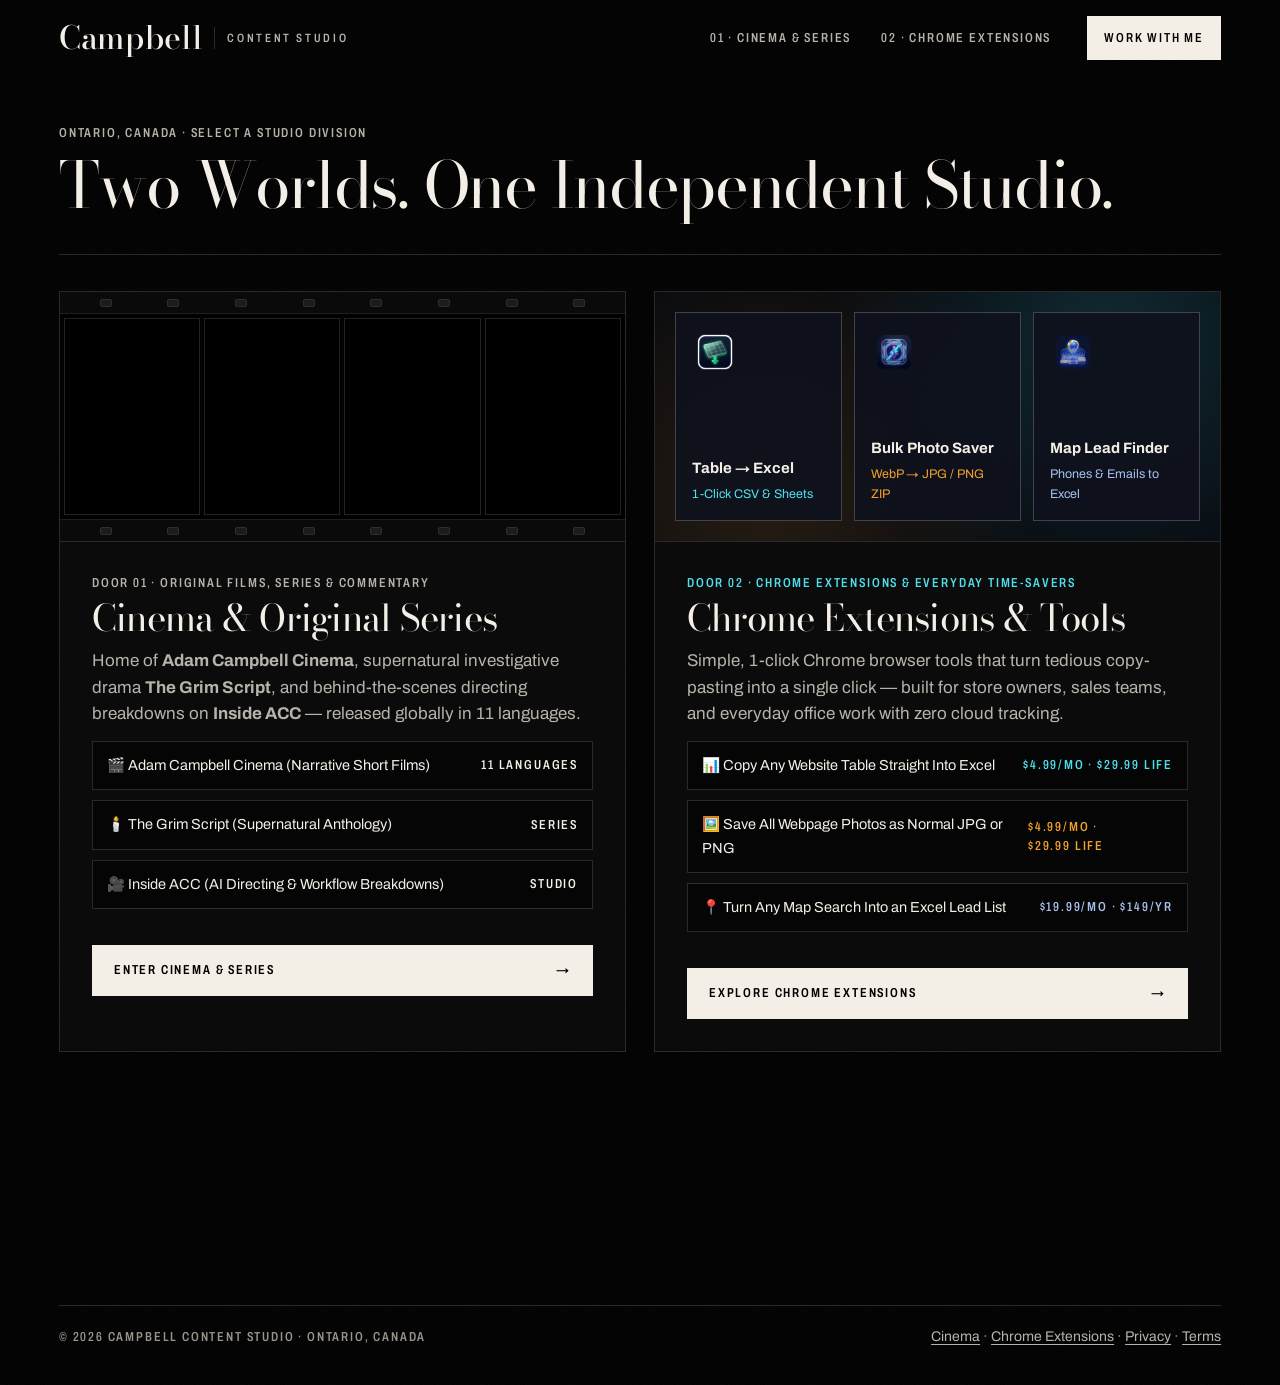
==== commit d2342367: "Launch Two-Door Studio Cover Page, Chrome Extensions Showcase (tools.html), cinema.html & updated Te" ====
--- a/index.html
+++ b/index.html
@@ -3,594 +3,210 @@
 <head>
 <meta charset="utf-8">
 <meta name="viewport" content="width=device-width, initial-scale=1">
-<title>Campbell Content Studio | New tools. An old love of cinema.</title>
-<meta name="description" content="New tools. An old love of cinema. Campbell Content Studio makes cinematic AI short films with original scores, and music videos, in Ontario, Canada.">
+<title>Campbell Content Studio · Cinema &amp; Chrome Extensions</title>
+<meta name="description" content="Campbell Content Studio: Original AI cinema &amp; series (Adam Campbell Cinema, The Grim Script) and 1-click Chrome extensions for business &amp; e-commerce.">
 <link rel="canonical" href="https://campbellcontentstudio.ca/">
 <meta name="theme-color" content="#000000">
 <meta name="color-scheme" content="dark">
-
-<meta property="og:type" content="website">
-<meta property="og:site_name" content="Campbell Content Studio">
-<meta property="og:title" content="Campbell Content Studio | New tools. An old love of cinema.">
-<meta property="og:description" content="Cinematic AI short films and music videos from an independent studio in Ontario, Canada. New tools. An old love of cinema.">
-<meta property="og:url" content="https://campbellcontentstudio.ca/">
-<meta property="og:image" content="https://campbellcontentstudio.ca/assets/img/og-image.jpg">
-<meta property="og:image:type" content="image/jpeg">
-<meta property="og:image:width" content="1200">
-<meta property="og:image:height" content="630">
-<meta property="og:image:alt" content="Campbell Content Studio: New tools. An old love of cinema. Rowan smiles with her eyes closed over lit birthday candles.">
-<meta property="og:locale" content="en_CA">
-<meta name="twitter:card" content="summary_large_image">
-<meta name="twitter:site" content="@ACampbellCinema">
-<meta name="twitter:title" content="Campbell Content Studio | New tools. An old love of cinema.">
-<meta name="twitter:description" content="Cinematic AI short films and music videos from an independent studio in Ontario, Canada. New tools. An old love of cinema.">
-<meta name="twitter:image" content="https://campbellcontentstudio.ca/assets/img/og-image.jpg">
-<meta name="twitter:image:alt" content="Campbell Content Studio: New tools. An old love of cinema. Rowan smiles with her eyes closed over lit birthday candles.">
-
 <link rel="icon" href="favicon.ico" sizes="48x48">
 <link rel="icon" href="favicon.svg" type="image/svg+xml">
-<link rel="apple-touch-icon" href="apple-touch-icon.png">
-<link rel="manifest" href="site.webmanifest">
-
 <link rel="preconnect" href="https://fonts.googleapis.com">
 <link rel="preconnect" href="https://fonts.gstatic.com" crossorigin>
-<link rel="dns-prefetch" href="https://i.ytimg.com">
-<link rel="preload" as="image" href="assets/img/reel-poster.webp" type="image/webp" fetchpriority="high">
-<!-- Only the axis ranges in use: Bodoni Moda opsz 6-96 / wght 400-500 (roman + italic), Archivo wdth 72-100 / wght 400-600 (roman). -->
 <link rel="stylesheet" href="https://fonts.googleapis.com/css2?family=Archivo:wdth,wght@72..100,400..600&amp;family=Bodoni+Moda:ital,opsz,wght@0,6..96,400..500;1,6..96,400..500&amp;display=swap">
-<!-- Kana subset: only 走れ and the Japanese sample subtitle. -->
-<link rel="stylesheet" href="https://fonts.googleapis.com/css2?family=Noto+Sans+JP:wght@500;700&amp;display=swap&amp;text=%E8%B5%B0%E3%82%8C%E3%81%A9%E3%82%93%E3%81%AA%E9%A1%98%E3%81%84%E3%81%AB%E3%82%82%E4%BB%A3%E5%84%9F%E3%81%8C%E3%81%82%E3%82%8B%E3%80%82" media="print" onload="this.media='all'">
 <link rel="stylesheet" href="assets/css/site.css">
-<noscript><link rel="stylesheet" href="https://fonts.googleapis.com/css2?family=Noto+Sans+JP:wght@500;700&amp;display=swap&amp;text=%E8%B5%B0%E3%82%8C%E3%81%A9%E3%82%93%E3%81%AA%E9%A1%98%E3%81%84%E3%81%AB%E3%82%82%E4%BB%A3%E5%84%9F%E3%81%8C%E3%81%82%E3%82%8B%E3%80%82"><style>.hero-frame video{display:none}.hero-frame{background:#0b0b0b url(assets/img/reel-poster.webp) 50% 36% / cover}</style></noscript>
-<script src="assets/js/site.js" defer></script>
-
-<script type="application/ld+json">
-{
-  "@context": "https://schema.org",
-  "@graph": [
-    {
-      "@type": "Organization",
-      "@id": "https://campbellcontentstudio.ca/#org",
-      "name": "Campbell Content Studio",
-      "url": "https://campbellcontentstudio.ca/",
-      "logo": "https://campbellcontentstudio.ca/icon-512.png",
-      "email": "adam@campbellcontentstudio.ca",
-      "description": "An independent film studio in Ontario, Canada, making cinematic AI short films with original scores, and music videos.",
-      "address": { "@type": "PostalAddress", "addressRegion": "ON", "addressCountry": "CA" },
-      "founder": { "@type": "Person", "name": "Adam Campbell" },
-      "sameAs": [
-        "https://www.youtube.com/@AdamCampbellCinema",
-        "https://www.youtube.com/@thegrimscript",
-        "https://www.instagram.com/adamcampbellcinema/",
-        "https://www.tiktok.com/@adamcampbellcinema",
-        "https://x.com/ACampbellCinema"
-      ]
-    },
-    {
-      "@type": "WebSite",
-      "@id": "https://campbellcontentstudio.ca/#website",
-      "url": "https://campbellcontentstudio.ca/",
-      "name": "Campbell Content Studio",
-      "inLanguage": "en",
-      "publisher": { "@id": "https://campbellcontentstudio.ca/#org" }
-    },
-    {
-      "@type": "VideoObject",
-      "@id": "https://campbellcontentstudio.ca/#video-candles",
-      "name": "Blow Out The Candles | AI Horror Short Film",
-      "description": "Every wish has a price. Blow Out The Candles is an AI horror short film about a girl whose birthday wishes always come true, and the family that has been paying for them. Rowan was seven when her parents fastened a silver locket around her neck and told her to make a wish. Every birthday since, the wishes have come true. On the eve of her eighteenth birthday, an old woman in an antique shop takes one look at the locket and goes pale. With an original score composed in Ableton with Spitfire Audio, and dubbed audio and subtitles in 10 languages.",
-      "thumbnailUrl": [
-        "https://i.ytimg.com/vi/mVTY4UQzy6A/maxresdefault.jpg",
-        "https://campbellcontentstudio.ca/assets/img/films/candles-169.webp"
-      ],
-      "uploadDate": "2026-10-25T22:00:03+00:00",
-      "duration": "PT11M51S",
-      "embedUrl": "https://www.youtube.com/embed/mVTY4UQzy6A",
-      "url": "https://www.youtube.com/watch?v=mVTY4UQzy6A",
-      "inLanguage": "en",
-      "publisher": { "@id": "https://campbellcontentstudio.ca/#org" }
-    },
-    {
-      "@type": "VideoObject",
-      "@id": "https://campbellcontentstudio.ca/#video-duel",
-      "name": "THE DUEL | Mercy Is Not Strength | AI Fantasy Short Film",
-      "description": "Two wizards. One arena. A young wizard and an old one trade fire and lightning, and neither will yield. An AI fantasy short film with an original score composed in Ableton with Spitfire Audio.",
-      "uploadDate": "2026-10-14T19:00:34+00:00",
-      "thumbnailUrl": [
-        "https://i.ytimg.com/vi/56ZdNRdmfQ0/maxresdefault.jpg",
-        "https://campbellcontentstudio.ca/assets/img/films/duel-169.webp"
-      ],
-      "duration": "PT8M38S",
-      "embedUrl": "https://www.youtube.com/embed/56ZdNRdmfQ0",
-      "url": "https://www.youtube.com/watch?v=56ZdNRdmfQ0",
-      "inLanguage": "en",
-      "publisher": { "@id": "https://campbellcontentstudio.ca/#org" }
-    },
-    {
-      "@type": "VideoObject",
-      "@id": "https://campbellcontentstudio.ca/#video-neon",
-      "name": "Neon Run | Yokohama Nights (Official Music Video)",
-      "description": "Midnight in Yokohama. Two singers own the start line as engines scream under the expressway. An original AI music video with JDM cars, burnouts and neon city lights, from the start line to the tunnel run. Neon Run is from an upcoming Adam Campbell Cinema short film. The song was created with Suno.",
-      "thumbnailUrl": [
-        "https://i.ytimg.com/vi/dN3Yv4xqxrA/maxresdefault.jpg",
-        "https://campbellcontentstudio.ca/assets/img/films/neon-169.webp"
-      ],
-      "uploadDate": "2026-10-23T19:00:23+00:00",
-      "duration": "PT2M26S",
-      "embedUrl": "https://www.youtube.com/embed/dN3Yv4xqxrA",
-      "url": "https://www.youtube.com/watch?v=dN3Yv4xqxrA",
-      "inLanguage": "en",
-      "publisher": { "@id": "https://campbellcontentstudio.ca/#org" }
-    },
-    {
-      "@type": "VideoObject",
-      "@id": "https://campbellcontentstudio.ca/#video-seven",
-      "name": "Seven Candles | Dark Folk | Official Music Video",
-      "description": "Seven Candles is the song from Blow Out The Candles, performed by Marigold Coven, the fictional witchy folk-rock band from the film's world. On a rainy night, a band plays under a market canopy with seven candles burning on the table. A girl in black walks over, and one by one the flames go out, until she blows out the last of them, steps into the rain, and leaves the locket she has worn since she was a child lying in a puddle behind her. The song was created with Suno.",
-      "thumbnailUrl": [
-        "https://i.ytimg.com/vi/DEQ6ROYbeFA/maxresdefault.jpg",
-        "https://campbellcontentstudio.ca/assets/img/films/seven-169.webp"
-      ],
-      "uploadDate": "2026-10-26T21:00:11+00:00",
-      "duration": "PT3M20S",
-      "embedUrl": "https://www.youtube.com/embed/DEQ6ROYbeFA",
-      "url": "https://www.youtube.com/watch?v=DEQ6ROYbeFA",
-      "inLanguage": "en",
-      "publisher": { "@id": "https://campbellcontentstudio.ca/#org" }
-    }
-  ]
-}
-</script>
+<style>
+  .gateway-hero { padding: 48px 0 36px; border-bottom: 1px solid #2a2a2a; }
+  .gateway-grid { display: grid; grid-template-columns: 1fr 1fr; gap: 28px; padding: 36px 0 64px; }
+  @media (max-width: 900px) { .gateway-grid { grid-template-columns: 1fr; } }
+  .door-gate {
+    background: #0b0b0b;
+    border: 1px solid #2a2a2a;
+    display: flex;
+    flex-direction: column;
+    justify-content: space-between;
+    transition: border-color 0.2s ease, transform 0.2s ease;
+    text-decoration: none;
+    color: #f3efe7;
+  }
+  .door-gate:hover { border-color: #f3efe7; transform: translateY(-2px); }
+  .door-visual {
+    height: 250px;
+    background: #050505;
+    border-bottom: 1px solid #2a2a2a;
+    position: relative;
+    overflow: hidden;
+    display: flex;
+    flex-direction: column;
+    justify-content: space-between;
+  }
+  .sprocket-bar {
+    height: 22px;
+    background: #0a0a0a;
+    border-bottom: 1px solid #1f1f1f;
+    display: flex;
+    align-items: center;
+    justify-content: space-around;
+    padding: 0 12px;
+  }
+  .sprocket-bar.bottom { border-top: 1px solid #1f1f1f; border-bottom: none; }
+  .sprocket-hole { width: 12px; height: 8px; border-radius: 2px; background: #1c1c1c; border: 1px solid #2e2e2e; }
+  .film-frames {
+    flex: 1;
+    display: grid;
+    grid-template-columns: repeat(4, 1fr);
+    gap: 4px;
+    padding: 4px;
+    background: #000;
+  }
+  .film-cell {
+    position: relative;
+    background-size: cover;
+    background-position: center;
+    border: 1px solid #222;
+  }
+  .tools-stage {
+    height: 250px;
+    background: radial-gradient(circle at 80% 20%, rgba(79, 224, 238, 0.16), transparent 55%),
+                radial-gradient(circle at 20% 80%, rgba(240, 160, 44, 0.14), transparent 55%),
+                #06080e;
+    border-bottom: 1px solid #2a2a2a;
+    padding: 20px;
+    display: grid;
+    grid-template-columns: repeat(3, 1fr);
+    gap: 12px;
+    align-items: stretch;
+  }
+  .mini-tool-card {
+    background: rgba(14, 18, 28, 0.94);
+    border: 1px solid rgba(243, 239, 231, 0.22);
+    padding: 16px;
+    display: flex;
+    flex-direction: column;
+    justify-content: space-between;
+  }
+  .mini-tool-card img { width: 46px; height: 46px; border-radius: 10px; }
+  .door-body { padding: 32px; display: flex; flex-direction: column; gap: 18px; flex: 1; justify-content: space-between; }
+  .door-list { list-style: none; padding: 0; margin: 14px 0 0; display: flex; flex-direction: column; gap: 10px; }
+  .door-list li {
+    padding: 12px 14px;
+    background: #050505;
+    border: 1px solid #2a2a2a;
+    font-size: 14.5px;
+    display: flex;
+    justify-content: space-between;
+    align-items: center;
+    color: #f3efe7;
+  }
+  .door-cta {
+    display: flex;
+    justify-content: space-between;
+    align-items: center;
+    background: #f3efe7;
+    color: #000000;
+    padding: 16px 22px;
+    font-weight: 600;
+    text-decoration: none;
+    margin-top: 18px;
+  }
+</style>
 </head>
 <body>
-<a class="skip" href="#main">Skip to content</a>
-
 <div class="page">
   <header class="nav wrap">
-    <a class="wordmark" href="#top" aria-label="Campbell Content Studio, home">
+    <a class="wordmark" href="./" aria-label="Campbell Content Studio, home">
       <span class="wm-main">Campbell</span><span class="wm-rule" aria-hidden="true"></span><span class="wm-sub billing">Content Studio</span>
     </a>
     <nav aria-label="Primary" class="nav-links">
-      <a class="billing" href="#films">Films</a>
-      <a class="billing" href="#inside-acc">Inside ACC</a>
-      <a class="billing" href="#studio">Studio</a>
-      <a class="billing" href="#languages">Languages</a>
-      <a class="billing btn-sm" href="#work">Work with me</a>
+      <a class="billing" href="cinema.html">01 · Cinema &amp; Series</a>
+      <a class="billing" href="tools.html">02 · Chrome Extensions</a>
+      <a class="billing btn-sm" href="cinema.html#work">Work with me</a>
     </nav>
-    <div class="nav-right">
-      <a class="billing btn-sm" href="#work">Work with me</a>
-      <a class="menu-btn billing" href="#site-footer" data-menu-toggle>Menu</a>
-    </div>
   </header>
 
-  <dialog class="menu-panel" id="menu" aria-label="Menu">
-    <div class="mp-top wrap">
-      <span class="wordmark" aria-hidden="true"><span class="wm-main">Campbell</span><span class="wm-sub billing">Content Studio</span></span>
-      <button class="menu-close menu-btn billing" type="button">Close</button>
-    </div>
-    <ul class="mp-list wrap">
-      <li><a class="serif-m" href="#films">Films</a></li>
-      <li><a class="serif-m" href="#inside-acc">Inside ACC</a></li>
-      <li><a class="serif-m" href="#studio">The studio</a></li>
-      <li><a class="serif-m" href="#languages">Languages</a></li>
-      <li><a class="serif-m" href="#work">Work with me</a></li>
-    </ul>
-    <div class="mp-foot wrap">
-      <a href="https://www.youtube.com/@AdamCampbellCinema">YouTube · Adam Campbell Cinema</a>
-      <a href="https://www.instagram.com/adamcampbellcinema/">Instagram</a>
-      <a href="https://www.tiktok.com/@adamcampbellcinema">TikTok</a>
-      <a href="https://x.com/ACampbellCinema">X @ACampbellCinema</a>
-    </div>
-  </dialog>
-
-  <main id="main">
-    <!-- ================= HERO ================= -->
-    <section class="hero" id="top" aria-labelledby="hero-title">
-      <div class="wrap grid hero-lockup">
-        <h1 id="hero-title" class="display">New tools. <em>An old love of cinema.</em></h1>
-        <div class="hero-side">
-          <p>An independent film studio in Ontario, Canada, making cinematic AI short films with original scores, and music videos.</p>
-          <div class="ctas">
-            <a class="btn btn--solid" href="#films">Watch the films</a>
-            <a class="btn btn--line" href="#work">Work with me <span class="arrow" aria-hidden="true">→</span></a>
+  <main id="main" class="wrap">
+    <section class="gateway-hero">
+      <p class="billing" style="color:#b8b3aa; margin-bottom:10px;">ONTARIO, CANADA · SELECT A STUDIO DIVISION</p>
+      <h1 class="display" style="font-size:clamp(2.4rem, 5vw, 4.2rem); line-height:1.02; margin:0; color:#f3efe7;">Two Worlds. One Independent Studio.</h1>
+    </section>
+
+    <section class="gateway-grid" aria-label="Studio Divisions">
+      <!-- DOOR 01: CINEMA -->
+      <article class="door-gate">
+        <div>
+          <div class="door-visual">
+            <div class="sprocket-bar"><span class="sprocket-hole"></span><span class="sprocket-hole"></span><span class="sprocket-hole"></span><span class="sprocket-hole"></span><span class="sprocket-hole"></span><span class="sprocket-hole"></span><span class="sprocket-hole"></span><span class="sprocket-hole"></span></div>
+            <div class="film-frames">
+              <div class="film-cell" style="background-image:url('https://campbellcontentstudio.ca/assets/img/films/candles-169.webp')"></div>
+              <div class="film-cell" style="background-image:url('https://campbellcontentstudio.ca/assets/img/films/duel-169.webp')"></div>
+              <div class="film-cell" style="background-image:url('https://campbellcontentstudio.ca/assets/img/films/neon-169.webp')"></div>
+              <div class="film-cell" style="background-image:url('https://campbellcontentstudio.ca/assets/img/films/seven-169.webp')"></div>
+            </div>
+            <div class="sprocket-bar bottom"><span class="sprocket-hole"></span><span class="sprocket-hole"></span><span class="sprocket-hole"></span><span class="sprocket-hole"></span><span class="sprocket-hole"></span><span class="sprocket-hole"></span><span class="sprocket-hole"></span><span class="sprocket-hole"></span></div>
+          </div>
+          <div class="door-body">
+            <div>
+              <p class="billing" style="color:#b8b3aa;">DOOR 01 · ORIGINAL FILMS, SERIES &amp; COMMENTARY</p>
+              <h2 class="display" style="font-size:2.3rem; margin:8px 0 12px; color:#f3efe7;">Cinema &amp; Original Series</h2>
+              <p style="color:#b8b3aa; line-height:1.55;">Home of <b>Adam Campbell Cinema</b>, supernatural investigative drama <b>The Grim Script</b>, and behind-the-scenes directing breakdowns on <b>Inside ACC</b> — released globally in 11 languages.</p>
+              <ul class="door-list">
+                <li><span>🎬 Adam Campbell Cinema (Narrative Short Films)</span><span class="billing">11 LANGUAGES</span></li>
+                <li><span>🕯️ The Grim Script (Supernatural Anthology)</span><span class="billing">SERIES</span></li>
+                <li><span>🎥 Inside ACC (AI Directing &amp; Workflow Breakdowns)</span><span class="billing">STUDIO</span></li>
+              </ul>
+            </div>
+            <a class="door-cta billing" href="cinema.html"><span>Enter Cinema &amp; Series</span><span>→</span></a>
           </div>
         </div>
-      </div>
-
-      <div class="wrap hero-screen">
-        <div class="frame bleed gate hero-frame">
-          <video class="reel" muted loop playsinline preload="none" poster="assets/img/reel-poster.webp" aria-hidden="true" width="1920" height="1080"></video>
-          <div class="grain-in" aria-hidden="true"></div>
-          <!-- Score cue: hidden until data-src names the file. See assets/audio/_README.txt. Never autoplays. -->
-          <button class="sound-toggle billing" type="button" data-src="" data-state="off" hidden><svg class="ico-off" viewBox="0 0 16 16" aria-hidden="true"><path d="M2 6h3l4-3v10l-4-3H2z" fill="currentColor"/><path d="M11 5.5l4 4m0-4l-4 4" stroke="currentColor" stroke-width="1.5" fill="none"/></svg><svg class="ico-on" viewBox="0 0 16 16" aria-hidden="true"><path d="M2 6h3l4-3v10l-4-3H2z" fill="currentColor"/><path d="M11 5.5a3.5 3.5 0 0 1 0 5M12.8 3.5a6.5 6.5 0 0 1 0 9" stroke="currentColor" stroke-width="1.5" fill="none"/></svg><span class="lbl">Sound on</span></button>
+      </article>
+
+      <!-- DOOR 02: CHROME EXTENSIONS (PLAIN ENGLISH) -->
+      <article class="door-gate">
+        <div>
+          <div class="tools-stage">
+            <div class="mini-tool-card">
+              <img src="assets/icons/ext01.png" alt="Smart Table Exporter">
+              <div>
+                <div style="font-weight:700; font-size:15px; color:#f3efe7;">Table → Excel</div>
+                <div style="font-size:12.5px; color:#4fe0ee; margin-top:4px;">1-Click CSV &amp; Sheets</div>
+              </div>
+            </div>
+            <div class="mini-tool-card">
+              <img src="assets/icons/ext02.png" alt="Bulk Image Saver">
+              <div>
+                <div style="font-weight:700; font-size:15px; color:#f3efe7;">Bulk Photo Saver</div>
+                <div style="font-size:12.5px; color:#f0a02c; margin-top:4px;">WebP → JPG / PNG ZIP</div>
+              </div>
+            </div>
+            <div class="mini-tool-card">
+              <img src="assets/icons/ext03.png" alt="Local Business Lead Finder">
+              <div>
+                <div style="font-weight:700; font-size:15px; color:#f3efe7;">Map Lead Finder</div>
+                <div style="font-size:12.5px; color:#a6c1ee; margin-top:4px;">Phones &amp; Emails to Excel</div>
+              </div>
+            </div>
+          </div>
+          <div class="door-body">
+            <div>
+              <p class="billing" style="color:#4fe0ee;">DOOR 02 · CHROME EXTENSIONS &amp; EVERYDAY TIME-SAVERS</p>
+              <h2 class="display" style="font-size:2.3rem; margin:8px 0 12px; color:#f3efe7;">Chrome Extensions &amp; Tools</h2>
+              <p style="color:#b8b3aa; line-height:1.55;">Simple, 1-click Chrome browser tools that turn tedious copy-pasting into a single click — built for store owners, sales teams, and everyday office work with zero cloud tracking.</p>
+              <ul class="door-list">
+                <li><span>📊 Copy Any Website Table Straight Into Excel</span><span class="billing" style="color:#4fe0ee;">$4.99/MO · $29.99 LIFE</span></li>
+                <li><span>🖼️ Save All Webpage Photos as Normal JPG or PNG</span><span class="billing" style="color:#f0a02c;">$4.99/MO · $29.99 LIFE</span></li>
+                <li><span>📍 Turn Any Map Search Into an Excel Lead List</span><span class="billing" style="color:#a6c1ee;">$19.99/MO · $149/YR</span></li>
+              </ul>
+            </div>
+            <a class="door-cta billing" href="tools.html"><span>Explore Chrome Extensions</span><span>→</span></a>
+          </div>
         </div>
-        <div class="slate">
-          <p class="sr">Studio reel: a muted 16-second loop of shots from the four titles below.</p>
-          <nav class="cutlist billing" aria-label="Reel cut list">
-            <a class="cut is-on" href="#film-neon" style="--acc:var(--magenta)" data-cut="0"><span class="track" aria-hidden="true"><i></i></span><span class="cut-t">Neon Run</span><span class="rt"><span class="sr">, runtime </span>2:26</span></a>
-            <a class="cut" href="#film-duel" style="--acc:var(--storm)" data-cut="1"><span class="track" aria-hidden="true"><i></i></span><span class="cut-t">The Duel</span><span class="rt"><span class="sr">, runtime </span>8:38</span></a>
-            <a class="cut" href="#film-candles" style="--acc:var(--wish)" data-cut="2"><span class="track" aria-hidden="true"><i></i></span><span class="cut-t">Blow Out The Candles</span><span class="rt"><span class="sr">, runtime </span>11:51</span></a>
-            <a class="cut" href="#film-seven" style="--acc:var(--marigold)" data-cut="3"><span class="track" aria-hidden="true"><i></i></span><span class="cut-t">Seven Candles</span><span class="rt"><span class="sr">, runtime </span>3:20</span></a>
-          </nav>
-          <div class="slate-meta billing">
-            <p class="tcb" aria-hidden="true"><span class="reelnote">Reel · 0:16 · muted</span><span class="now">Now: <b>Neon Run</b></span><span class="tc">TC 00:00:00:00</span></p>
-            <button class="reel-toggle billing" type="button" data-state="paused" hidden><span class="ico" aria-hidden="true"></span><span class="lbl">Play reel</span></button>
-          </div>
-        </div>
-      </div>
-
-      <div class="wrap facts reveal">
-        <dl class="facts-grid">
-          <div class="fact"><dt class="billing">Music</dt><dd class="v serif-m"><em>Original</em> scores</dd><dd class="n">Composed in Ableton with Spitfire Audio. Songs created with Suno.</dd></div>
-          <div class="fact"><dt class="billing">Languages</dt><dd class="v serif-m">10 dubbed languages</dd><dd class="n">Titles and descriptions in&nbsp;28.</dd></div>
-          <div class="fact"><dt class="billing">Inside ACC</dt><dd class="v serif-m">Head to head</dd><dd class="n">Kling, Seedance, ElevenLabs and more, tested on real productions.</dd></div>
-          <div class="fact"><dt class="billing">Made for</dt><dd class="v serif-m">Spooktacular</dd><dd class="n">Blow Out The Candles was made for the Dreamina AI Spooktacular Film Contest.</dd></div>
-        </dl>
-      </div>
-    </section>
-
-    <!-- ================= 01 FILMS ================= -->
-    <section id="films" class="sec" aria-labelledby="films-title">
-      <div class="wrap">
-        <header class="sec-head grid">
-          <p class="idx billing reveal"><span>01 — Films</span><span class="count">4 titles</span></p>
-          <h2 id="films-title" class="display reveal">Now showing</h2>
-          <p class="dek reveal" style="--d:.12s">Two short films and two music videos. Each one loads from YouTube only when you press play.</p>
-        </header>
-
-        <!-- 01 Blow Out The Candles: the flagship. Romantic italic, Velvet Red, oxblood spill. -->
-        <article class="film film--candles" id="film-candles" aria-labelledby="f1">
-          <div class="frame bleed gate">
-            <picture>
-              <source type="image/avif" media="(min-width: 900px)" srcset="assets/img/films/candles-wide-1200.avif 1200w, assets/img/films/candles-wide-1600.avif 1600w, assets/img/films/candles-wide.avif 2400w" sizes="(min-width: 1600px) 1456px, 91vw" width="2400" height="1004">
-              <source type="image/webp" media="(min-width: 900px)" srcset="assets/img/films/candles-wide-1200.webp 1200w, assets/img/films/candles-wide-1600.webp 1600w, assets/img/films/candles-wide.webp 2400w" sizes="(min-width: 1600px) 1456px, 91vw" width="2400" height="1004">
-              <source type="image/avif" srcset="assets/img/films/candles-169-800.avif 800w, assets/img/films/candles-169.avif 1600w" sizes="100vw" width="1600" height="900">
-              <source type="image/webp" srcset="assets/img/films/candles-169-800.webp 800w, assets/img/films/candles-169.webp 1600w" sizes="100vw" width="1600" height="900">
-              <img src="assets/img/films/candles-169-800.webp" width="1600" height="900" loading="lazy" decoding="async" alt="Rowan, in a pink sweater with a white collar and a silver locket, stares straight ahead with her fingers raised to snap beside a black birthday cake full of lit candles.">
-            </picture>
-            <div class="grain-in" aria-hidden="true"></div>
-            <a class="play" href="https://www.youtube.com/watch?v=mVTY4UQzy6A" data-yt="mVTY4UQzy6A" data-title="Blow Out The Candles"><span class="chip billing"><span class="tri" aria-hidden="true"></span><span>Play film<span class="sr">: Blow Out The Candles, runtime</span><span aria-hidden="true"> ·</span> 11:51</span></span></a>
-          </div>
-          <div class="film-body grid">
-            <div class="head reveal">
-              <p class="film-no billing">01 · AI horror short film</p>
-              <h3 id="f1" class="film-title">Blow Out The Candles</h3>
-              <p class="tagline">Every wish has a price.</p>
-              <p class="logline">A girl whose birthday wishes always come true, and the family that has been paying for them.</p>
-              <p class="synopsis">Rowan was seven when her parents fastened a silver locket around her neck and told her to make a wish. Every birthday since, the wishes have come true. On the eve of her eighteenth birthday, an old woman in an antique shop takes one look at the locket and goes pale.</p>
-            </div>
-            <div class="side reveal" style="--d:.12s">
-              <dl class="credits billing">
-                <div class="rt-row"><dt>Runtime</dt><dd class="serif-m">11:51</dd></div>
-                <div class="cr"><dt>Genre</dt><dd>Supernatural horror</dd></div>
-                <div class="cr"><dt>Score</dt><dd>Original, composed in Ableton with Spitfire Audio</dd></div>
-                <div class="cr"><dt>Audio</dt><dd>Dubbed in 10 languages</dd></div>
-                <div class="cr"><dt>Made for</dt><dd>Dreamina AI Spooktacular Film Contest</dd></div>
-                <div class="cr"><dt>Channel</dt><dd>Adam Campbell Cinema</dd></div>
-              </dl>
-              <p class="dubs">Dubbed audio and subtitles in Spanish, Portuguese, German, Indonesian, Japanese, Turkish, Urdu, Vietnamese, Hindi and Arabic.</p>
-              <p class="film-links"><a class="textlink" href="https://www.youtube.com/watch?v=mVTY4UQzy6A">Watch on YouTube<span class="sr">: Blow Out The Candles</span> <span class="ext" aria-hidden="true">↗</span></a></p>
-            </div>
-          </div>
-        </article>
-
-        <!-- 02 THE DUEL: engraved tracked caps, storm light, 8+4 asymmetry. -->
-        <article class="film film--duel" id="film-duel" aria-labelledby="f2">
-          <div class="frame bleed gate">
-            <picture>
-              <source type="image/avif" media="(min-width: 900px)" srcset="assets/img/films/duel-wide-1200.avif 1200w, assets/img/films/duel-wide.avif 2400w" sizes="(min-width: 1600px) 960px, (min-width: 1280px) 60vw, 91vw" width="2400" height="1004">
-              <source type="image/webp" media="(min-width: 900px)" srcset="assets/img/films/duel-wide-1200.webp 1200w, assets/img/films/duel-wide.webp 2400w" sizes="(min-width: 1600px) 960px, (min-width: 1280px) 60vw, 91vw" width="2400" height="1004">
-              <source type="image/avif" srcset="assets/img/films/duel-169-800.avif 800w, assets/img/films/duel-169.avif 1600w" sizes="100vw" width="1600" height="900">
-              <source type="image/webp" srcset="assets/img/films/duel-169-800.webp 800w, assets/img/films/duel-169.webp 1600w" sizes="100vw" width="1600" height="900">
-              <img src="assets/img/films/duel-169-800.webp" width="1600" height="900" loading="lazy" decoding="async" alt="Two wizards duel across a circular stone arena, an orange fire beam and a white beam colliding in a blinding burst between them as lightning forks down beside the older wizard.">
-            </picture>
-            <div class="grain-in" aria-hidden="true"></div>
-            <a class="play" href="https://www.youtube.com/watch?v=56ZdNRdmfQ0" data-yt="56ZdNRdmfQ0" data-title="THE DUEL"><span class="chip billing"><span class="tri" aria-hidden="true"></span><span>Play film<span class="sr">: The Duel, runtime</span><span aria-hidden="true"> ·</span> 8:38</span></span></a>
-          </div>
-          <div class="film-body grid">
-            <div class="reveal">
-              <p class="film-no billing">02 · AI fantasy short film</p>
-              <h3 id="f2" class="film-title">THE DUEL <span class="sub">Mercy Is Not Strength</span></h3>
-              <span class="bolt" aria-hidden="true"></span>
-              <p class="logline">Two wizards. One arena. A young wizard and an old one trade fire and lightning, and neither will yield.</p>
-            </div>
-            <div class="reveal" style="--d:.12s">
-              <dl class="credits billing">
-                <div class="rt-row"><dt>Runtime</dt><dd class="serif-m">8:38</dd></div>
-                <div class="cr"><dt>Genre</dt><dd>Fantasy</dd></div>
-                <div class="cr"><dt>Score</dt><dd>Original, composed in Ableton with Spitfire Audio</dd></div>
-                <div class="cr"><dt>Channel</dt><dd>Adam Campbell Cinema</dd></div>
-              </dl>
-              <p class="film-links"><a class="textlink" href="https://www.youtube.com/watch?v=56ZdNRdmfQ0">Watch on YouTube<span class="sr">: The Duel</span> <span class="ext" aria-hidden="true">↗</span></a></p>
-            </div>
-          </div>
-        </article>
-
-        <p class="subhead billing reveal">Music videos</p>
-
-        <div class="pair">
-          <!-- 03 Neon Run: roman title + vertical kana sign, two accents. -->
-          <article class="film film--neon" id="film-neon" aria-labelledby="f3">
-            <div class="frame bleed gate">
-              <picture>
-                <source type="image/avif" media="(min-width: 900px)" srcset="assets/img/films/neon-wide-1200.avif 1200w, assets/img/films/neon-wide.avif 2400w" sizes="(min-width: 1600px) 712px, 45vw" width="2400" height="1004">
-                <source type="image/webp" media="(min-width: 900px)" srcset="assets/img/films/neon-wide-1200.webp 1200w, assets/img/films/neon-wide.webp 2400w" sizes="(min-width: 1600px) 712px, 45vw" width="2400" height="1004">
-                <source type="image/avif" srcset="assets/img/films/neon-169-800.avif 800w, assets/img/films/neon-169.avif 1600w" sizes="100vw" width="1600" height="900">
-                <source type="image/webp" srcset="assets/img/films/neon-169-800.webp 800w, assets/img/films/neon-169.webp 1600w" sizes="100vw" width="1600" height="900">
-                <img src="assets/img/films/neon-169-800.webp" width="1600" height="900" loading="lazy" decoding="async" alt="Two singers stand fists raised on the hoods of a black supercharged muscle car and a yellow Lancer Evolution, a wall of burnout smoke behind them under an expressway at night, cyan underglow on the wet road.">
-              </picture>
-              <div class="grain-in" aria-hidden="true"></div>
-              <a class="play" href="https://www.youtube.com/watch?v=dN3Yv4xqxrA" data-yt="dN3Yv4xqxrA" data-title="Neon Run"><span class="chip billing"><span class="tri" aria-hidden="true"></span><span>Play video<span class="sr">: Neon Run, runtime</span><span aria-hidden="true"> ·</span> 2:26</span></span></a>
-            </div>
-            <div class="film-body grid">
-              <div class="reveal">
-                <p class="film-no billing">03 · Official music video</p>
-                <div class="title-row">
-                  <h3 id="f3" class="film-title">Neon Run <span class="sub">Yokohama Nights</span></h3>
-                  <span class="kana" lang="ja" role="img" aria-label="走れ, hashire">走れ</span>
-                </div>
-                <p class="logline">Midnight in Yokohama. Two singers own the start line as engines scream under the expressway.</p>
-                <p class="synopsis">JDM cars, burnouts and neon city lights, from the start line to the tunnel run.</p>
-              </div>
-              <div class="reveal" style="--d:.12s">
-                <dl class="credits billing">
-                  <div class="rt-row"><dt>Runtime</dt><dd class="serif-m">2:26</dd></div>
-                  <div class="cr"><dt>Format</dt><dd>Official music video</dd></div>
-                  <div class="cr"><dt>Setting</dt><dd>Yokohama, after midnight</dd></div>
-                  <div class="cr"><dt>Hook</dt><dd><span class="jp" lang="ja">走れ</span> (hashire)</dd></div>
-                  <div class="cr"><dt>Song</dt><dd>Created with Suno</dd></div>
-                  <div class="cr"><dt>From</dt><dd>An upcoming short film</dd></div>
-                </dl>
-                <p class="film-links"><a class="textlink" href="https://www.youtube.com/watch?v=dN3Yv4xqxrA">Watch on YouTube<span class="sr">: Neon Run</span> <span class="ext" aria-hidden="true">↗</span></a></p>
-              </div>
-            </div>
-          </article>
-
-          <!-- 04 Seven Candles: roman + marigold italic, band credit between rules. -->
-          <article class="film film--seven" id="film-seven" aria-labelledby="f4">
-            <div class="frame bleed gate">
-              <picture>
-                <source type="image/avif" media="(min-width: 900px)" srcset="assets/img/films/seven-wide-1200.avif 1200w, assets/img/films/seven-wide.avif 2400w" sizes="(min-width: 1600px) 712px, 45vw" width="2400" height="1004">
-                <source type="image/webp" media="(min-width: 900px)" srcset="assets/img/films/seven-wide-1200.webp 1200w, assets/img/films/seven-wide.webp 2400w" sizes="(min-width: 1600px) 712px, 45vw" width="2400" height="1004">
-                <source type="image/avif" srcset="assets/img/films/seven-169-800.avif 800w, assets/img/films/seven-169.avif 1600w" sizes="100vw" width="1600" height="900">
-                <source type="image/webp" srcset="assets/img/films/seven-169-800.webp 800w, assets/img/films/seven-169.webp 1600w" sizes="100vw" width="1600" height="900">
-                <img src="assets/img/films/seven-169-800.webp" width="1600" height="900" loading="lazy" decoding="async" alt="Seen from behind, a woman in black flings her arms wide, a locket hanging from one hand, before a folk trio playing under a lit white canopy on a rain-soaked street at night.">
-              </picture>
-              <div class="grain-in" aria-hidden="true"></div>
-              <a class="play" href="https://www.youtube.com/watch?v=DEQ6ROYbeFA" data-yt="DEQ6ROYbeFA" data-title="Seven Candles"><span class="chip billing"><span class="tri" aria-hidden="true"></span><span>Play video<span class="sr">: Seven Candles, runtime</span><span aria-hidden="true"> ·</span> 3:20</span></span></a>
-            </div>
-            <div class="film-body grid">
-              <div class="reveal">
-                <p class="film-no billing">04 · Official music video</p>
-                <h3 id="f4" class="film-title">Seven Candles <span class="sub">Dark Folk</span></h3>
-                <p class="band billing">Marigold Coven</p>
-                <p class="logline">The song from Blow Out The Candles, by the witchy folk-rock band from the film’s world.</p>
-                <p class="synopsis">On a rainy night, a band plays under a market canopy with seven candles burning on the table. A girl in black walks over from the shop on the corner, and one by one the flames go out, until she blows out the last of them, steps into the rain, and leaves the locket she’s worn since she was a child lying in a puddle behind her.</p>
-              </div>
-              <div class="reveal" style="--d:.12s">
-                <dl class="credits billing">
-                  <div class="rt-row"><dt>Runtime</dt><dd class="serif-m">3:20</dd></div>
-                  <div class="cr"><dt>Genre</dt><dd>Dark folk</dd></div>
-                  <div class="cr"><dt>Artist</dt><dd>Marigold Coven (fictional)</dd></div>
-                  <div class="cr"><dt>Song</dt><dd>Created with Suno</dd></div>
-                  <div class="cr"><dt>From</dt><dd>Blow Out The Candles</dd></div>
-                </dl>
-                <p class="film-links"><a class="textlink" href="https://www.youtube.com/watch?v=DEQ6ROYbeFA">Watch on YouTube<span class="sr">: Seven Candles</span> <span class="ext" aria-hidden="true">↗</span></a></p>
-              </div>
-            </div>
-          </article>
-        </div>
-      </div>
-    </section>
-
-    <!-- ================= 02 INSIDE ACC ================= -->
-    <section id="inside-acc" class="sec" aria-labelledby="acc-title">
-      <div class="wrap">
-        <header class="sec-head grid">
-          <p class="idx billing reveal"><span>02 — Behind the craft</span><span class="count">4 episodes</span></p>
-          <h2 id="acc-title" class="display reveal">Inside ACC</h2>
-          <p class="dek reveal" style="--d:.12s">Behind-the-scenes episodes where new AI tools go head to head on real projects. The results stay in, including the surprises.</p>
-        </header>
-        <ol class="eps">
-          <!-- auto:inside-acc -->
-          <li class="ep reveal">
-            <a class="ep-card" href="https://www.youtube.com/watch?v=dW9QiW9clIk" data-yt="dW9QiW9clIk" data-title="ElevenLabs Sound Effects V3: One Prompt vs a Human">
-              <div class="thumb"><img src="https://i.ytimg.com/vi/dW9QiW9clIk/mqdefault.jpg" srcset="https://i.ytimg.com/vi/dW9QiW9clIk/mqdefault.jpg 320w, https://i.ytimg.com/vi/dW9QiW9clIk/hqdefault.jpg 480w, https://i.ytimg.com/vi/dW9QiW9clIk/sddefault.jpg 640w, https://i.ytimg.com/vi/dW9QiW9clIk/maxresdefault.jpg 1280w" sizes="(min-width: 1600px) 340px, (min-width: 900px) 22vw, 42vw" width="1280" height="720" loading="lazy" decoding="async" alt=""></div>
-              <div class="ep-text">
-                <p class="ep-cat billing">Voice</p>
-                <h3>ElevenLabs Sound Effects V3: One Prompt vs a Human</h3>
-                <p class="ep-cue billing" aria-hidden="true"><span class="tri"></span>Play here</p>
-              </div>
-            </a>
-            <a class="watch" href="https://www.youtube.com/watch?v=dW9QiW9clIk">Watch on YouTube<span class="sr">: ElevenLabs Sound Effects V3: One Prompt vs a Human</span> <span class="ext" aria-hidden="true">↗</span></a>
-          </li>
-          <li class="ep reveal" style="--d:.08s">
-            <a class="ep-card" href="https://www.youtube.com/watch?v=BrplNWbFvm0" data-yt="BrplNWbFvm0" data-title="ElevenLabs v4 Tutorial: Audio Tags That Actually Work (I Tested Them)">
-              <div class="thumb"><img src="https://i.ytimg.com/vi/BrplNWbFvm0/mqdefault.jpg" srcset="https://i.ytimg.com/vi/BrplNWbFvm0/mqdefault.jpg 320w, https://i.ytimg.com/vi/BrplNWbFvm0/hqdefault.jpg 480w, https://i.ytimg.com/vi/BrplNWbFvm0/sddefault.jpg 640w, https://i.ytimg.com/vi/BrplNWbFvm0/maxresdefault.jpg 1280w" sizes="(min-width: 1600px) 340px, (min-width: 900px) 22vw, 42vw" width="1280" height="720" loading="lazy" decoding="async" alt=""></div>
-              <div class="ep-text">
-                <p class="ep-cat billing">Voice</p>
-                <h3>ElevenLabs v4 Tutorial: Audio Tags That Actually Work (I Tested Them)</h3>
-                <p class="ep-cue billing" aria-hidden="true"><span class="tri"></span>Play here</p>
-              </div>
-            </a>
-            <a class="watch" href="https://www.youtube.com/watch?v=BrplNWbFvm0">Watch on YouTube<span class="sr">: ElevenLabs v4 Tutorial: Audio Tags That Actually Work (I Tested Them)</span> <span class="ext" aria-hidden="true">↗</span></a>
-          </li>
-          <li class="ep reveal" style="--d:.16s">
-            <a class="ep-card" href="https://www.youtube.com/watch?v=Xdp5HgC5vlU" data-yt="Xdp5HgC5vlU" data-title="ElevenLabs Chimera vs Seedance 2.5 - Which AI Voice Wins?">
-              <div class="thumb"><img src="https://i.ytimg.com/vi/Xdp5HgC5vlU/mqdefault.jpg" srcset="https://i.ytimg.com/vi/Xdp5HgC5vlU/mqdefault.jpg 320w, https://i.ytimg.com/vi/Xdp5HgC5vlU/hqdefault.jpg 480w, https://i.ytimg.com/vi/Xdp5HgC5vlU/sddefault.jpg 640w, https://i.ytimg.com/vi/Xdp5HgC5vlU/maxresdefault.jpg 1280w" sizes="(min-width: 1600px) 340px, (min-width: 900px) 22vw, 42vw" width="1280" height="720" loading="lazy" decoding="async" alt=""></div>
-              <div class="ep-text">
-                <p class="ep-cat billing">Voice</p>
-                <h3>ElevenLabs Chimera vs Seedance 2.5 - Which AI Voice Wins?</h3>
-                <p class="ep-cue billing" aria-hidden="true"><span class="tri"></span>Play here</p>
-              </div>
-            </a>
-            <a class="watch" href="https://www.youtube.com/watch?v=Xdp5HgC5vlU">Watch on YouTube<span class="sr">: ElevenLabs Chimera vs Seedance 2.5 - Which AI Voice Wins?</span> <span class="ext" aria-hidden="true">↗</span></a>
-          </li>
-          <li class="ep reveal" style="--d:.24s">
-            <a class="ep-card" href="https://www.youtube.com/watch?v=SYf9zRLCgvA" data-yt="SYf9zRLCgvA" data-title="Claude vs ChatGPT vs Gemini on Max Settings: Who Edits a Music Video Best?">
-              <div class="thumb"><img src="https://i.ytimg.com/vi/SYf9zRLCgvA/mqdefault.jpg" srcset="https://i.ytimg.com/vi/SYf9zRLCgvA/mqdefault.jpg 320w, https://i.ytimg.com/vi/SYf9zRLCgvA/hqdefault.jpg 480w, https://i.ytimg.com/vi/SYf9zRLCgvA/sddefault.jpg 640w, https://i.ytimg.com/vi/SYf9zRLCgvA/maxresdefault.jpg 1280w" sizes="(min-width: 1600px) 340px, (min-width: 900px) 22vw, 42vw" width="1280" height="720" loading="lazy" decoding="async" alt=""></div>
-              <div class="ep-text">
-                <p class="ep-cat billing">Editing</p>
-                <h3>Claude vs ChatGPT vs Gemini on Max Settings: Who Edits a Music Video Best?</h3>
-                <p class="ep-cue billing" aria-hidden="true"><span class="tri"></span>Play here</p>
-              </div>
-            </a>
-            <a class="watch" href="https://www.youtube.com/watch?v=SYf9zRLCgvA">Watch on YouTube<span class="sr">: Claude vs ChatGPT vs Gemini on Max Settings: Who Edits a Music Video Best?</span> <span class="ext" aria-hidden="true">↗</span></a>
-          </li>
-          <!-- /auto:inside-acc -->
-        </ol>
-      </div>
-    </section>
-
-    <!-- ================= 03 THE STUDIO: credits roll + channel ================= -->
-    <section id="studio" class="sec" aria-labelledby="studio-title">
-      <div class="wrap">
-        <p class="idx billing reveal"><span>03 — The studio</span><span class="count">Adam Campbell Cinema</span></p>
-        <h2 id="studio-title" class="sr">The studio</h2>
-        <p class="presents billing reveal">Campbell Content Studio presents</p>
-        <dl class="roll reveal">
-          <div><dt class="billing">Directed and scored by</dt><dd class="serif-m">Adam Campbell</dd></div>
-          <div class="dup"><dt class="billing">Films and music videos</dt><dd class="serif-m">Adam Campbell Cinema</dd></div>
-          <div><dt class="billing">Scores composed in</dt><dd class="serif-m">Ableton with Spitfire Audio</dd></div>
-          <div><dt class="billing">Songs created with</dt><dd class="serif-m">Suno</dd></div>
-          <div><dt class="billing">Tools tested in</dt><dd class="serif-m">Inside ACC</dd></div>
-          <div><dt class="billing">Made in</dt><dd class="serif-m">Ontario, Canada</dd></div>
-        </dl>
-
-        <div class="channels">
-          <article class="chan chan--acc reveal" aria-labelledby="ch1">
-            <div class="pic">
-              <picture>
-                <source type="image/avif" srcset="assets/img/channel-acc-800.avif 800w, assets/img/channel-acc.avif 1200w" sizes="(min-width: 1600px) 820px, (min-width: 900px) 52vw, 100vw">
-                <img src="assets/img/channel-acc.webp" srcset="assets/img/channel-acc-800.webp 800w, assets/img/channel-acc.webp 1200w" sizes="(min-width: 1600px) 820px, (min-width: 900px) 52vw, 100vw" width="1200" height="675" loading="lazy" decoding="async" alt="Four frames from Adam Campbell Cinema films: a singer on a yellow Lancer Evolution in burnout smoke, a fire giant rising in a stone arena, a cracked silver locket held in a palm, and a woman blowing out a row of white candles at night.">
-              </picture>
-            </div>
-            <div class="chan-text">
-              <p class="billing lbl">On YouTube</p>
-              <h3 id="ch1" class="display">Adam Campbell Cinema</h3>
-              <p>Original cinematic AI short films and music videos, plus Inside ACC: behind-the-scenes episodes that test AI tools side by side.</p>
-              <p><a class="textlink" href="https://www.youtube.com/@AdamCampbellCinema">Visit the channel on YouTube<span class="sr">: Adam Campbell Cinema</span> <span class="ext" aria-hidden="true">↗</span></a></p>
-            </div>
-          </article>
-        </div>
-      </div>
-    </section>
-
-    <!-- ================= 04 WATCH IN YOUR LANGUAGE ================= -->
-    <section id="languages" class="sec" aria-labelledby="lang-title">
-      <div class="wrap grid lang">
-        <p class="idx billing reveal"><span>04 — Watch in your language</span><span class="count count--long">Our own channels only</span></p>
-        <div class="copy reveal">
-          <h2 id="lang-title" class="display"><span class="kw">W</span>atch in your language.</h2>
-          <p>Our videos have translated titles and descriptions in 28 languages, and dubbed audio in 10 of them. To do that, we use a small in-house Localization Tool, built on the YouTube API Services. It adds translated titles, descriptions and subtitles to our own two channels. It is not offered to the public. See the <a class="textlink inl" href="privacy.html">privacy policy</a> for exactly what it accesses.</p>
-          <p class="api"><span class="yt-mark" aria-hidden="true"></span>Our tools use YouTube API Services · <a class="textlink inl" href="https://www.youtube.com/t/terms">YouTube Terms of Service</a></p>
-          <div class="nums">
-            <div><p class="num num--big">28</p><p class="billing">Languages for titles and descriptions</p></div>
-            <div><p class="num num--mid">10</p><p class="billing">Dubbed languages</p></div>
-          </div>
-        </div>
-        <div class="media reveal" style="--d:.12s">
-          <div class="burn">
-            <picture>
-              <source type="image/avif" srcset="assets/img/films/candles-169-800.avif 800w, assets/img/films/candles-169.avif 1600w" sizes="(min-width: 1600px) 712px, (min-width: 900px) 45vw, 100vw">
-              <img src="assets/img/films/candles-169-800.webp" srcset="assets/img/films/candles-169-800.webp 800w, assets/img/films/candles-169.webp 1600w" sizes="(min-width: 1600px) 712px, (min-width: 900px) 45vw, 100vw" width="1600" height="900" loading="lazy" decoding="async" alt="Rowan beside her birthday cake in Blow Out The Candles, with a sample subtitle burned in">
-            </picture>
-            <p class="subbox" aria-hidden="true">
-              <span class="on" lang="en">Every wish has a price.</span>
-              <span lang="es">Todo deseo tiene un precio.</span>
-              <span lang="pt">Todo desejo tem um preço.</span>
-              <span lang="de">Jeder Wunsch hat seinen Preis.</span>
-              <span lang="ja">どんな願いにも代償がある。</span>
-            </p>
-          </div>
-          <ul class="subs" aria-label="Sample subtitle track, Blow Out The Candles">
-            <li class="on"><span class="billing">EN</span><span class="line" lang="en">Every wish has a price.</span></li>
-            <li><span class="billing">ES</span><span class="line" lang="es">Todo deseo tiene un precio.</span></li>
-            <li><span class="billing">PT</span><span class="line" lang="pt">Todo desejo tem um preço.</span></li>
-            <li><span class="billing">DE</span><span class="line" lang="de">Jeder Wunsch hat seinen Preis.</span></li>
-            <li><span class="billing">JA</span><span class="line" lang="ja">どんな願いにも代償がある。</span></li>
-          </ul>
-          <p class="caption billing">Sample subtitle track · illustrative</p>
-        </div>
-      </div>
-    </section>
-
-    <!-- ================= 05 WORK WITH ME ================= -->
-    <section id="work" class="sec work" aria-labelledby="work-title">
-      <div class="wrap">
-        <p class="idx billing reveal"><span>05 — Work with me</span><span class="count">Taking inquiries</span></p>
-        <h2 id="work-title" class="display reveal"><span class="kw">W</span>ork <em>with me.</em></h2>
-        <div class="lanes">
-          <article class="lane reveal" aria-labelledby="lane1">
-            <p class="billing">Commissions</p>
-            <h3 id="lane1" class="serif-m">Films, music videos and ads</h3>
-            <p>Made in-house from treatment to final mix. Films and ads get an original score, composed in Ableton with Spitfire Audio.</p>
-            <a class="textlink" href="mailto:adam@campbellcontentstudio.ca?subject=Commission%20inquiry%20%E2%80%94%20Campbell%20Content%20Studio">Ask about a commission</a>
-          </article>
-          <article class="lane reveal" style="--d:.08s" aria-labelledby="lane2">
-            <p class="billing">Brand partnerships</p>
-            <h3 id="lane2" class="serif-m">Sponsored tool reviews</h3>
-            <p>For AI tool companies. Real projects, honest head-to-head testing, and films that show what your tool can do.</p>
-            <a class="textlink" href="mailto:adam@campbellcontentstudio.ca?subject=Partnership%20inquiry%20%E2%80%94%20Campbell%20Content%20Studio">Propose a partnership</a>
-          </article>
-          <article class="lane reveal" style="--d:.16s" aria-labelledby="lane3">
-            <p class="billing">Festivals and screenings</p>
-            <h3 id="lane3" class="serif-m">Programming inquiries</h3>
-            <p>For festival programmers, contests and screening series. Screeners and stills are available on request.</p>
-            <a class="textlink" href="mailto:adam@campbellcontentstudio.ca?subject=Festival%20or%20screening%20inquiry%20%E2%80%94%20Campbell%20Content%20Studio">Send a festival or screening inquiry</a>
-          </article>
-        </div>
-
-        <div class="kit grid reveal">
-          <div class="kit-l">
-            <p class="billing lbl">Brand partnerships · what a sponsored review includes</p>
-            <h3 class="serif-m">Tested on real productions. Clearly labeled as sponsored.</h3>
-            <p>Partner episodes are made in the Inside ACC format: a real project, honest results, and the surprises left in. That is what makes a sponsored review worth watching.</p>
-          </div>
-          <div class="kit-r">
-            <dl class="credits billing">
-              <div class="cr"><dt>Format</dt><dd>A dedicated Inside ACC episode, or a segment inside one.</dd></div>
-              <div class="cr"><dt>The test</dt><dd>Your tool goes up against others on a real production.</dd></div>
-              <div class="cr"><dt>Cutdowns</dt><dd>Vertical versions for YouTube Shorts, TikTok and Instagram Reels.</dd></div>
-              <div class="cr"><dt>Languages</dt><dd>Translated titles, descriptions and subtitles on the studio’s own channels.</dd></div>
-              <div class="cr"><dt>Disclosure</dt><dd>Clearly labeled as sponsored, on screen and in the description.</dd></div>
-              <div class="cr"><dt>Timing</dt><dd>Set per brief and confirmed in writing.</dd></div>
-              <div class="cr"><dt>Independent tests</dt><dd>ElevenLabs Chimera, Seedance 2.5, Kling 4.0, Claude, ChatGPT, Gemini</dd></div>
-            </dl>
-            <p class="film-links"><a class="textlink" href="mailto:adam@campbellcontentstudio.ca?subject=Partnership%20inquiry%20%E2%80%94%20Campbell%20Content%20Studio">Propose a partnership <span class="arrow" aria-hidden="true">→</span></a></p>
-          </div>
-        </div>
-
-        <div class="cta-row reveal">
-          <a class="btn btn--solid" href="mailto:adam@campbellcontentstudio.ca?subject=Project%20inquiry%20%E2%80%94%20Campbell%20Content%20Studio">Email the studio <span class="arrow" aria-hidden="true">→</span></a>
-          <div class="cta-mail">
-            <p class="addr">adam@campbellcontentstudio.ca</p>
-            <p class="micro">Opens your email app with a subject line filled in.</p>
-          </div>
-        </div>
-        <ul class="socials reveal" aria-label="Channels and social">
-          <li><a href="https://www.youtube.com/@AdamCampbellCinema"><b>YouTube</b>Adam Campbell Cinema</a></li>
-          <li><a href="https://www.instagram.com/adamcampbellcinema/"><b>Instagram</b>@adamcampbellcinema</a></li>
-          <li><a href="https://www.tiktok.com/@adamcampbellcinema"><b>TikTok</b>@adamcampbellcinema</a></li>
-          <li><a href="https://x.com/ACampbellCinema"><b>X</b>@ACampbellCinema</a></li>
-        </ul>
-      </div>
+      </article>
     </section>
   </main>
 
-  <!-- ================= FOOTER: end credits ================= -->
   <footer class="foot wrap" id="site-footer">
-    <p class="foot-mark display">Campbell Content Studio</p>
-    <div class="foot-cols">
-      <nav class="fc-studio" aria-labelledby="fc1"><h2 id="fc1" class="billing">Studio</h2><ul><li><a href="#films">Films</a></li><li><a href="#inside-acc">Inside ACC</a></li><li><a href="#studio">The studio</a></li><li><a href="#languages">Watch in your language</a></li><li><a href="#work">Work with me</a></li></ul></nav>
-      <nav class="fc-follow" aria-labelledby="fc2"><h2 id="fc2" class="billing">Follow</h2><ul><li><a href="https://www.youtube.com/@AdamCampbellCinema">YouTube · Adam Campbell Cinema</a></li><li><a href="https://www.instagram.com/adamcampbellcinema/">Instagram @adamcampbellcinema</a></li><li><a href="https://www.tiktok.com/@adamcampbellcinema">TikTok @adamcampbellcinema</a></li><li><a href="https://x.com/ACampbellCinema">X @ACampbellCinema</a></li></ul></nav>
-      <nav class="fc-contact" aria-labelledby="fc3"><h2 id="fc3" class="billing">Contact</h2><ul><li><a href="mailto:adam@campbellcontentstudio.ca?subject=Project%20inquiry%20%E2%80%94%20Campbell%20Content%20Studio">adam@campbellcontentstudio.ca</a></li></ul></nav>
-      <nav class="fc-legal" aria-labelledby="fc4"><h2 id="fc4" class="billing">Legal</h2><ul><li><a href="privacy.html">Privacy</a></li><li><a href="terms.html">Terms</a></li><li><a href="https://www.youtube.com/t/terms">YouTube Terms of Service</a></li></ul></nav>
-    </div>
     <div class="foot-base">
-      <p class="billing">© 2026 Campbell Content Studio · <span style="white-space:nowrap">Ontario, Canada</span></p>
-      <p class="foot-also">Also from the studio: <a href="https://www.youtube.com/@thegrimscript">The Grim Script</a></p>
-      <p class="foot-note">This site uses YouTube embeds. Films play through YouTube under the <a href="https://www.youtube.com/t/terms">YouTube Terms of Service</a>.</p>
+      <p class="billing">© 2026 Campbell Content Studio · Ontario, Canada</p>
+      <p class="foot-note"><a href="cinema.html">Cinema</a> · <a href="tools.html">Chrome Extensions</a> · <a href="privacy.html">Privacy</a> · <a href="terms.html">Terms</a></p>
     </div>
   </footer>
 </div>
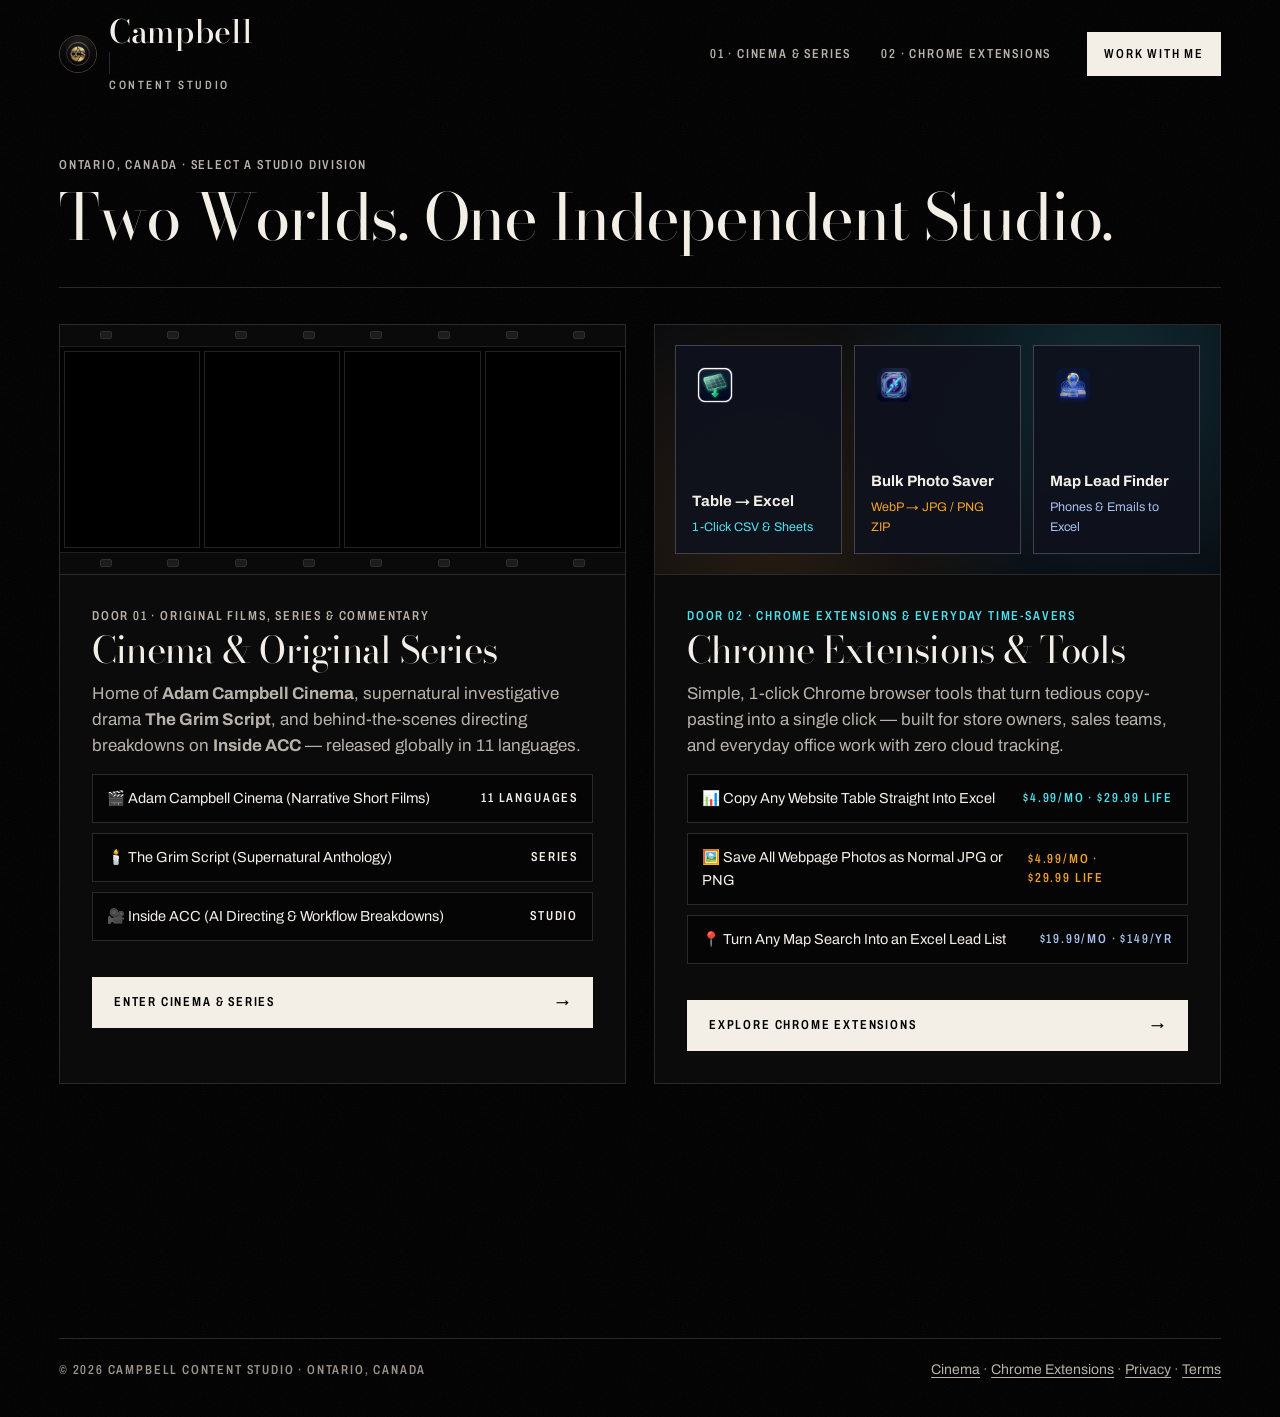
==== commit 883ac303: "Add luxury Campbell Content Studio gold aperture crest logo across navbar, favicons, and schema" ====
--- a/index.html
+++ b/index.html
@@ -9,7 +9,8 @@
 <meta name="theme-color" content="#000000">
 <meta name="color-scheme" content="dark">
 <link rel="icon" href="favicon.ico" sizes="48x48">
-<link rel="icon" href="favicon.svg" type="image/svg+xml">
+<link rel="icon" href="assets/icons/ccs-logo-88.png" type="image/png">
+<link rel="apple-touch-icon" href="apple-touch-icon.png">
 <link rel="preconnect" href="https://fonts.googleapis.com">
 <link rel="preconnect" href="https://fonts.gstatic.com" crossorigin>
 <link rel="stylesheet" href="https://fonts.googleapis.com/css2?family=Archivo:wdth,wght@72..100,400..600&amp;family=Bodoni+Moda:ital,opsz,wght@0,6..96,400..500;1,6..96,400..500&amp;display=swap">
@@ -114,7 +115,7 @@
 <div class="page">
   <header class="nav wrap">
     <a class="wordmark" href="./" aria-label="Campbell Content Studio, home">
-      <span class="wm-main">Campbell</span><span class="wm-rule" aria-hidden="true"></span><span class="wm-sub billing">Content Studio</span>
+      <img class="wm-logo" src="assets/icons/ccs-logo-88.png" width="42" height="42" alt="Campbell Content Studio"><span class="wm-text"><span class="wm-main">Campbell</span><span class="wm-rule" aria-hidden="true"></span><span class="wm-sub billing">Content Studio</span></span>
     </a>
     <nav aria-label="Primary" class="nav-links">
       <a class="billing" href="cinema.html">01 · Cinema &amp; Series</a>
--- a/assets/css/site.css
+++ b/assets/css/site.css
@@ -94,6 +94,8 @@
 /* ---------- nav ---------- */
 .nav{display:flex;flex-wrap:wrap;align-items:center;justify-content:space-between;gap:12px;padding-block:14px;min-height:76px}
 .wordmark{display:flex;align-items:center;gap:12px;text-decoration:none;min-height:44px;color:var(--screen)}
+.wm-logo{width:42px;height:42px;border-radius:50%;flex:none;display:block;border:1px solid rgba(201,162,75,.38)}
+.wm-text{display:flex;align-items:center;gap:12px}
 .wm-main{font-family:var(--serif);font-weight:500;font-variation-settings:"opsz" 28;font-size:1.75rem;letter-spacing:-.01em;line-height:1}
 .wm-rule{width:1px;height:22px;background:var(--hairline)}
 .wm-sub{font-size:.75rem;letter-spacing:.22em;color:var(--silver);line-height:1.2;white-space:nowrap}
@@ -108,7 +110,9 @@
 .btn-sm:hover{background:transparent;color:var(--screen)}
 .menu-btn{display:inline-flex;align-items:center;min-height:44px;padding:0 4px 0 12px;color:var(--screen);text-decoration:none}
 @media (max-width:899px){
-  .wordmark{flex-direction:column;align-items:flex-start;gap:5px}
+  .wordmark{flex-direction:row;align-items:center;gap:10px}
+  .wm-logo{width:38px;height:38px}
+  .wm-text{flex-direction:column;align-items:flex-start;gap:4px}
   .wm-rule{display:none}
   .btn-sm{padding:0 14px}
 }
@@ -125,7 +129,9 @@
 .menu-panel[open]{display:flex;flex-direction:column}
 .menu-panel::backdrop{background:#000}
 .mp-top{display:flex;justify-content:space-between;align-items:center;padding-block:14px;border-bottom:1px solid var(--hairline)}
-.mp-top .wordmark{flex-direction:column;align-items:flex-start;gap:5px}
+.mp-top .wordmark{flex-direction:row;align-items:center;gap:10px}
+  .wm-logo{width:38px;height:38px}
+  .wm-text{flex-direction:column;align-items:flex-start;gap:4px}
 .mp-list{padding-block:28px}
 .mp-list a{display:block;padding:10px 0;text-decoration:none;font-size:2.25rem;line-height:1.2}
 .mp-foot{margin-top:auto;padding-block:24px 32px;border-top:1px solid var(--hairline);display:flex;flex-wrap:wrap;gap:0 22px}
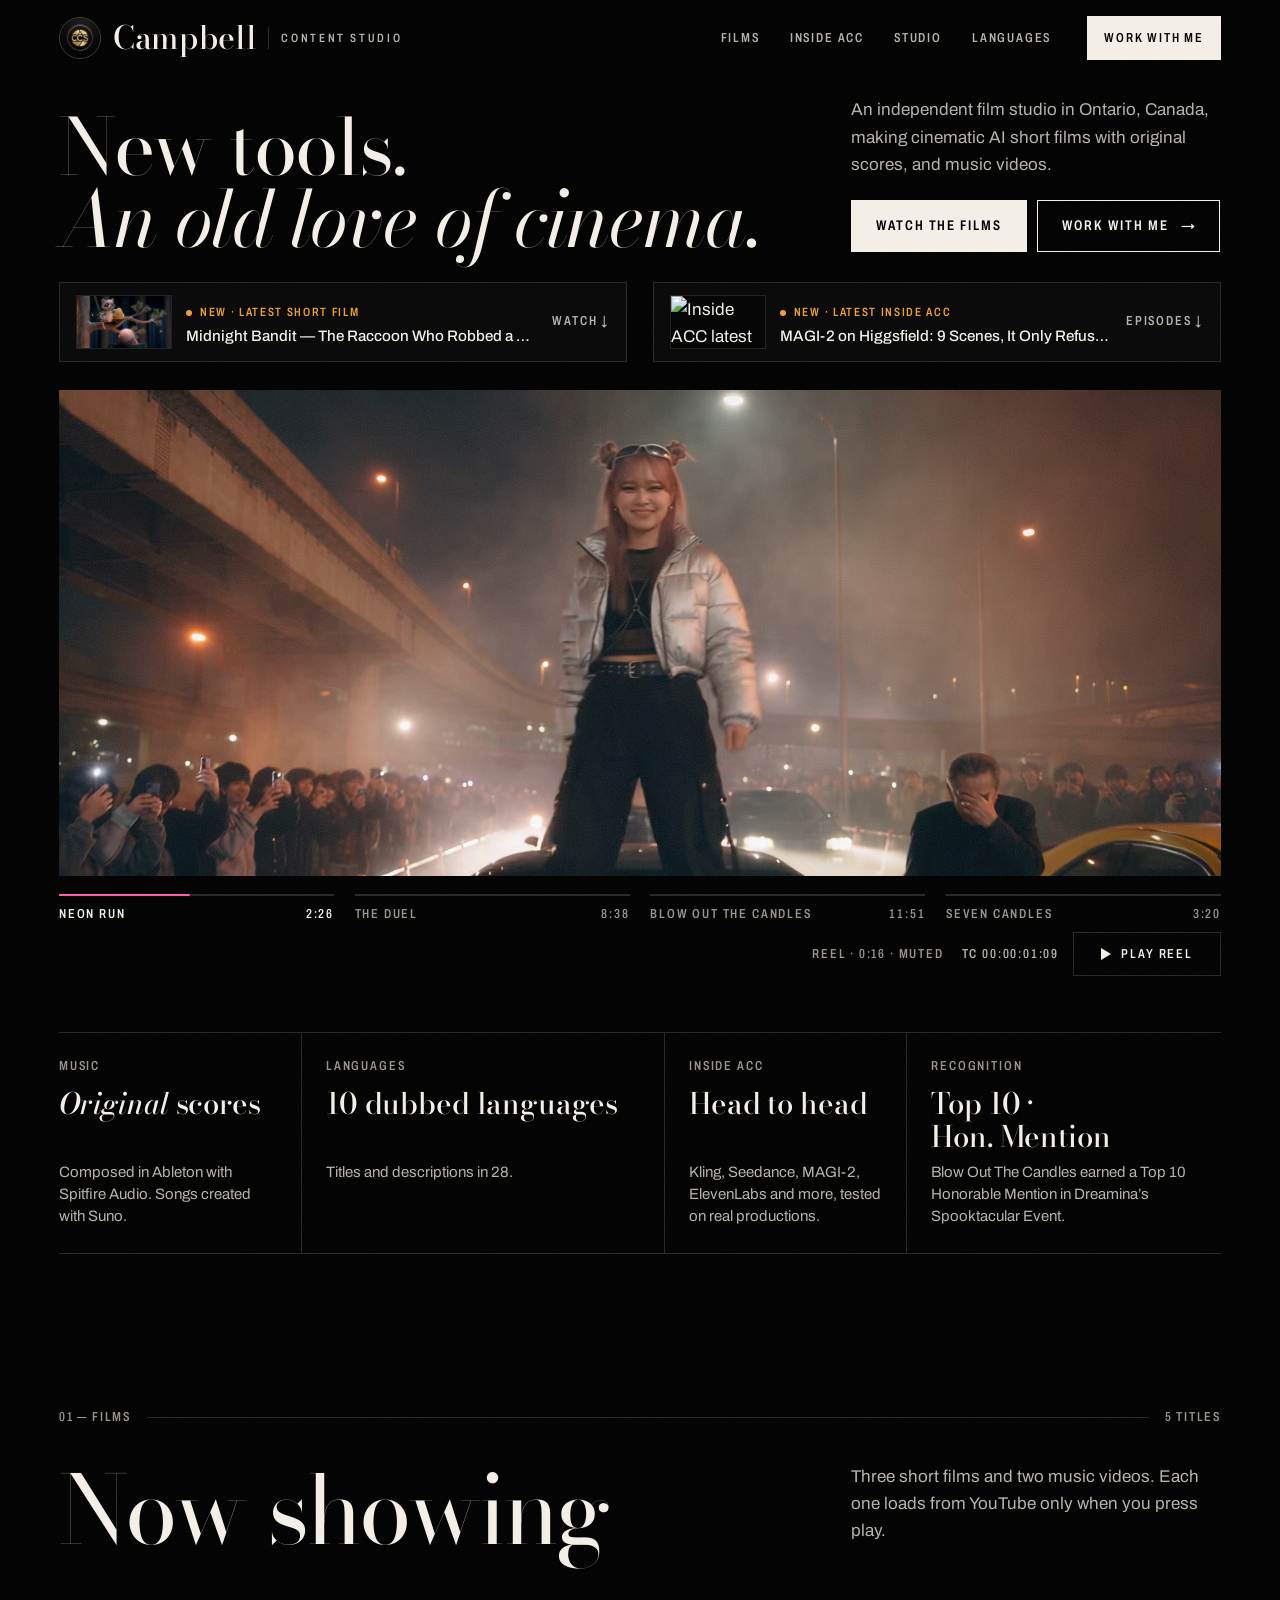
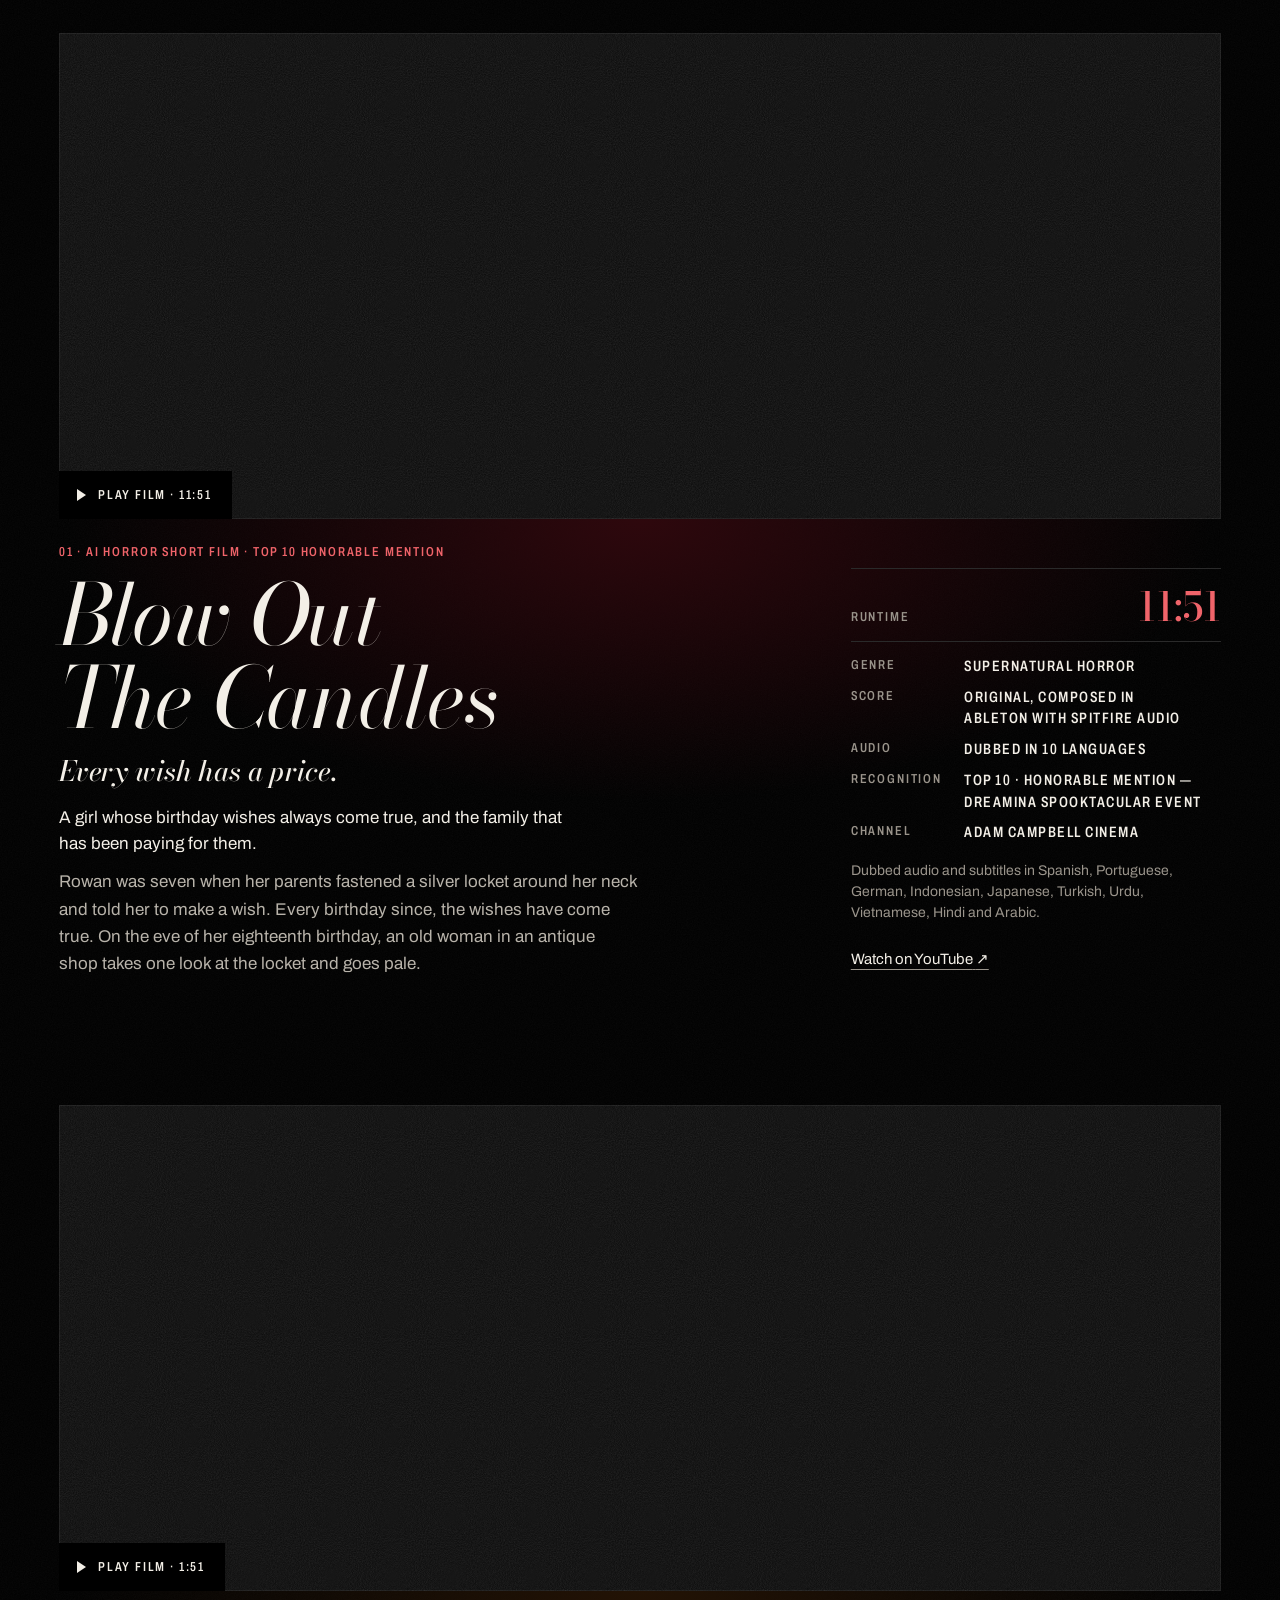
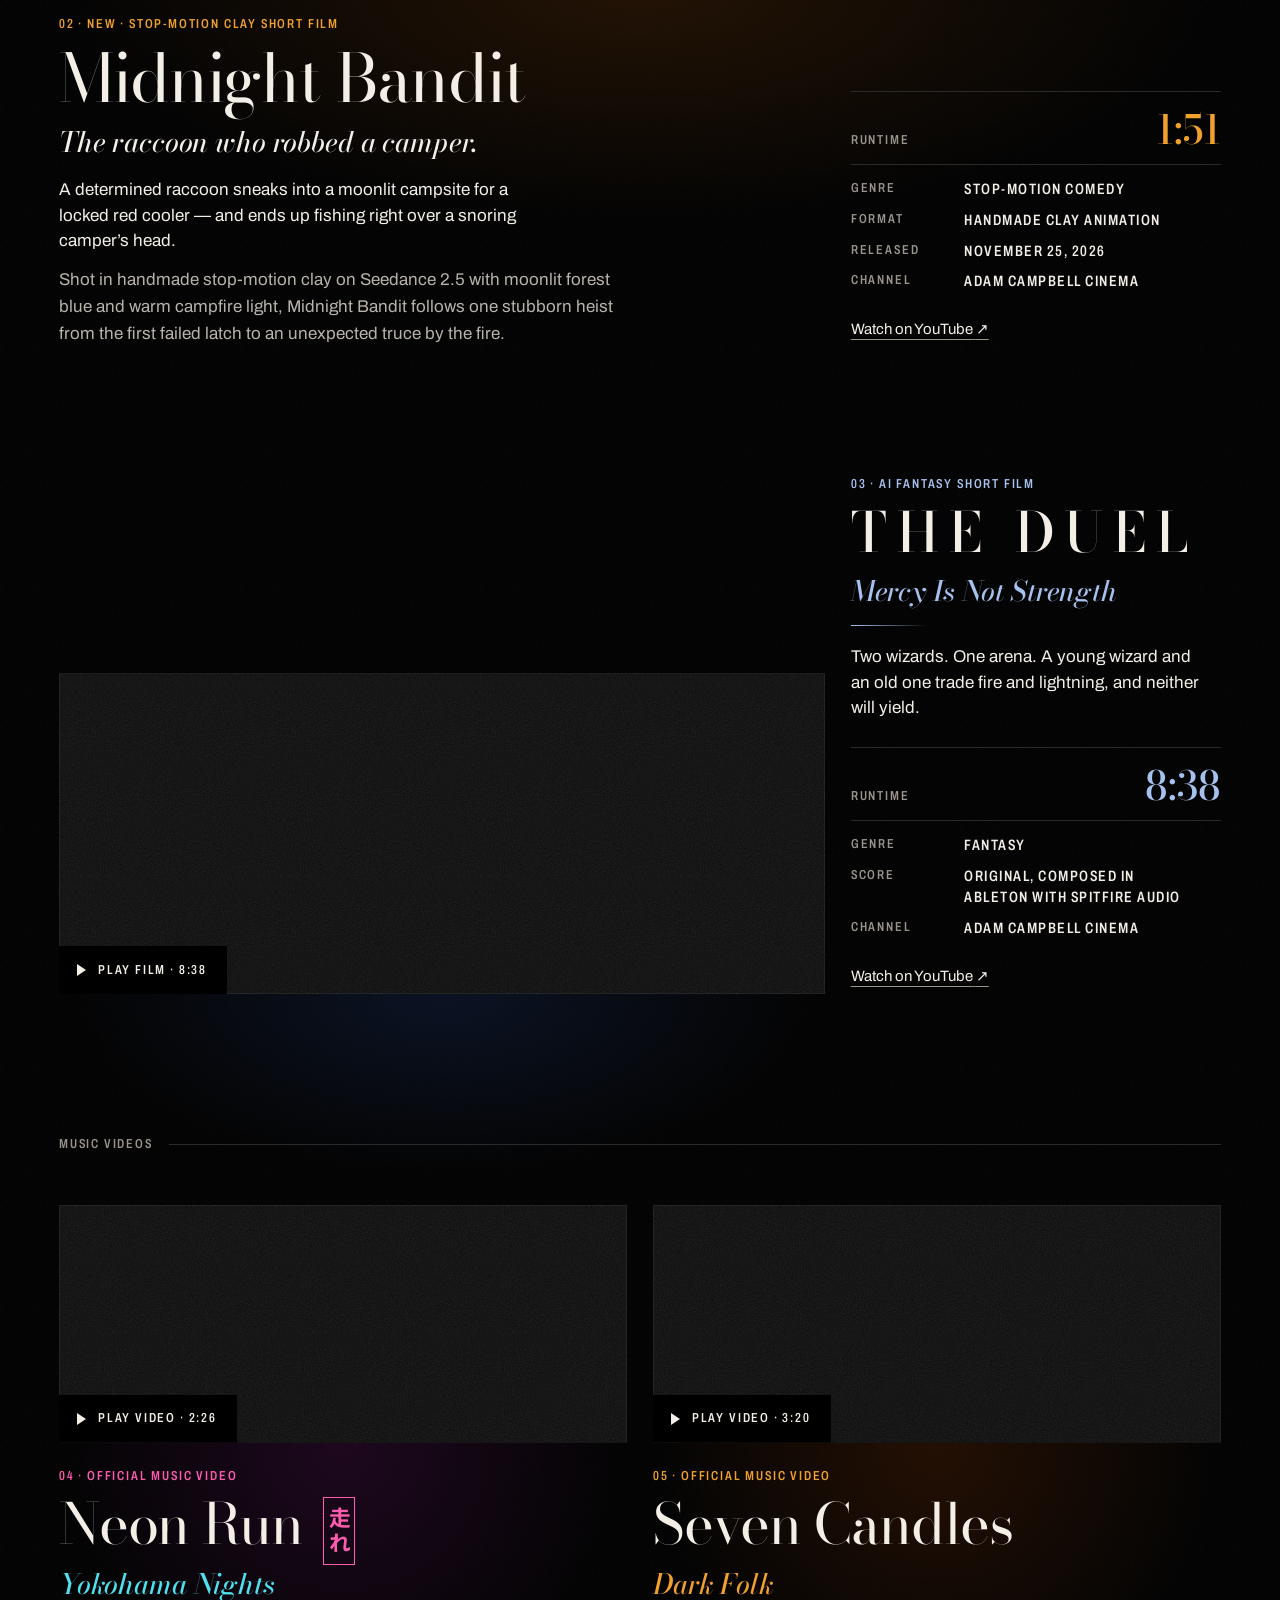
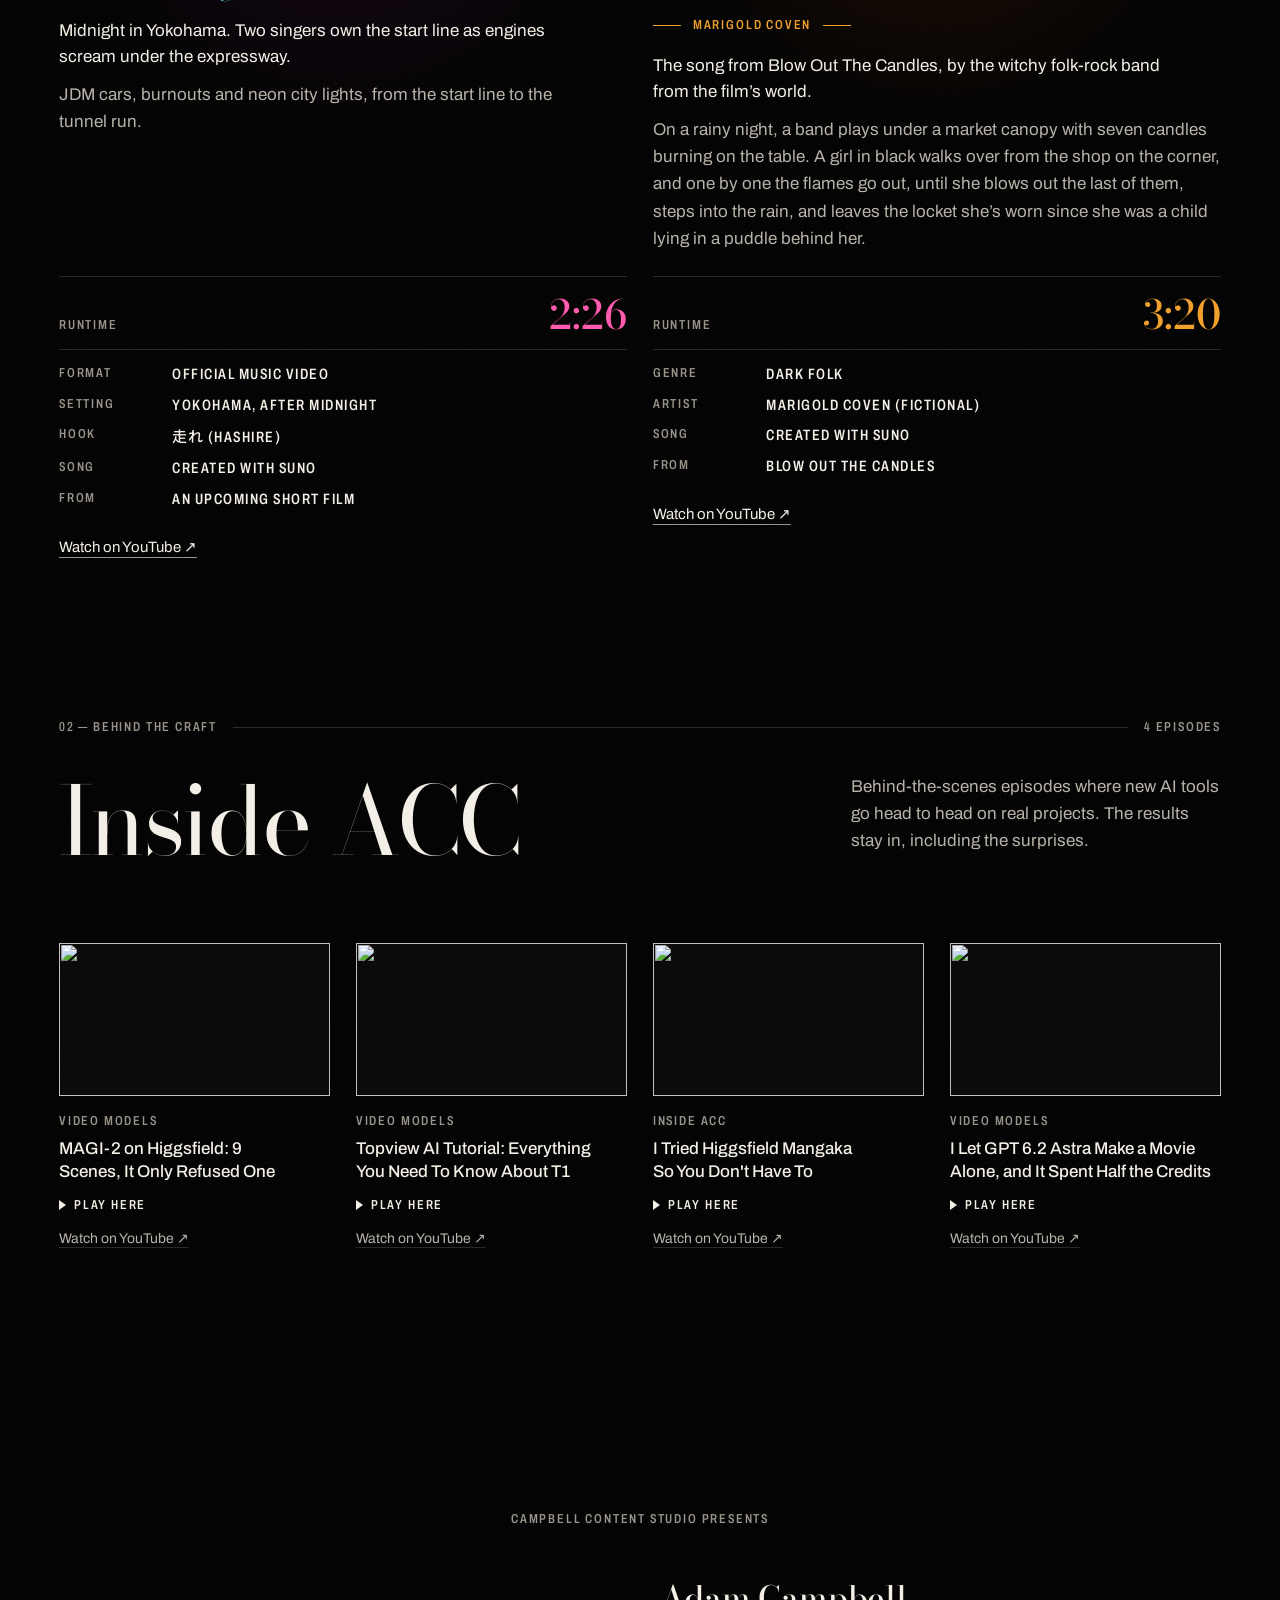
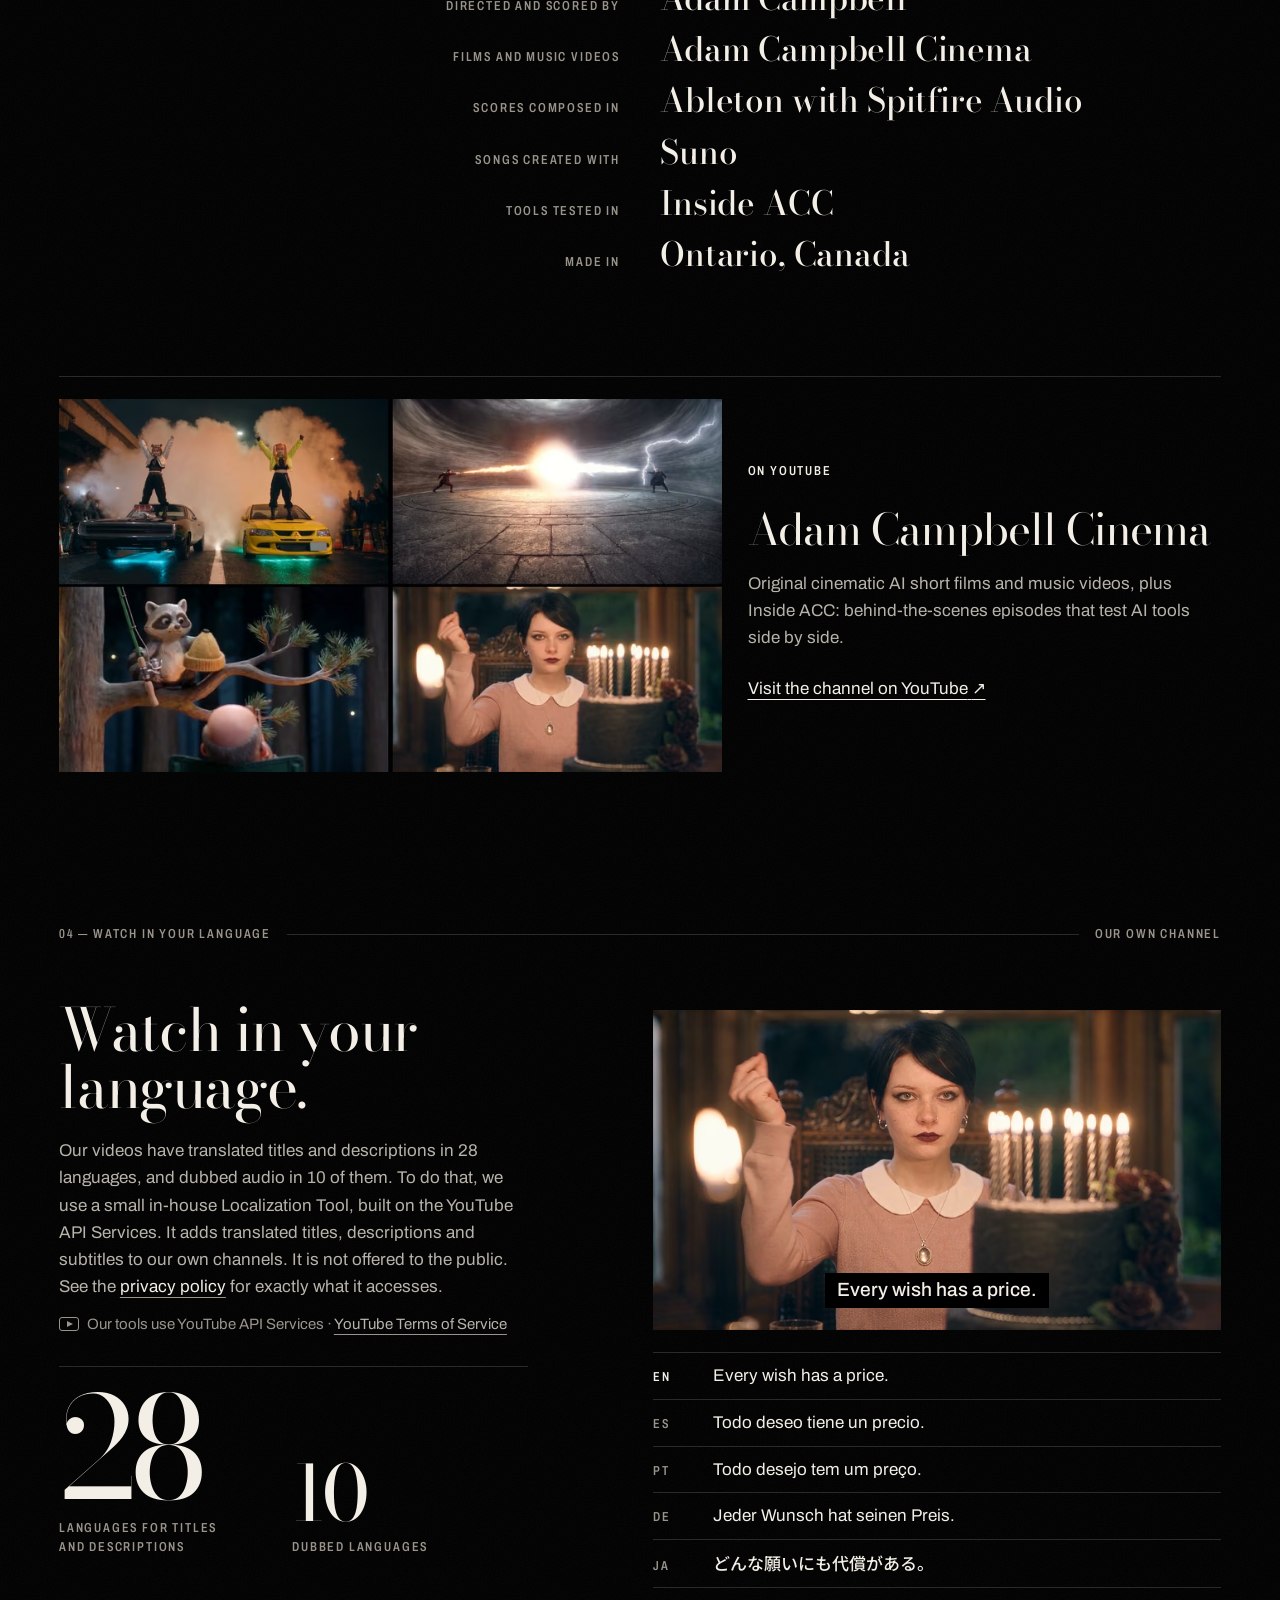
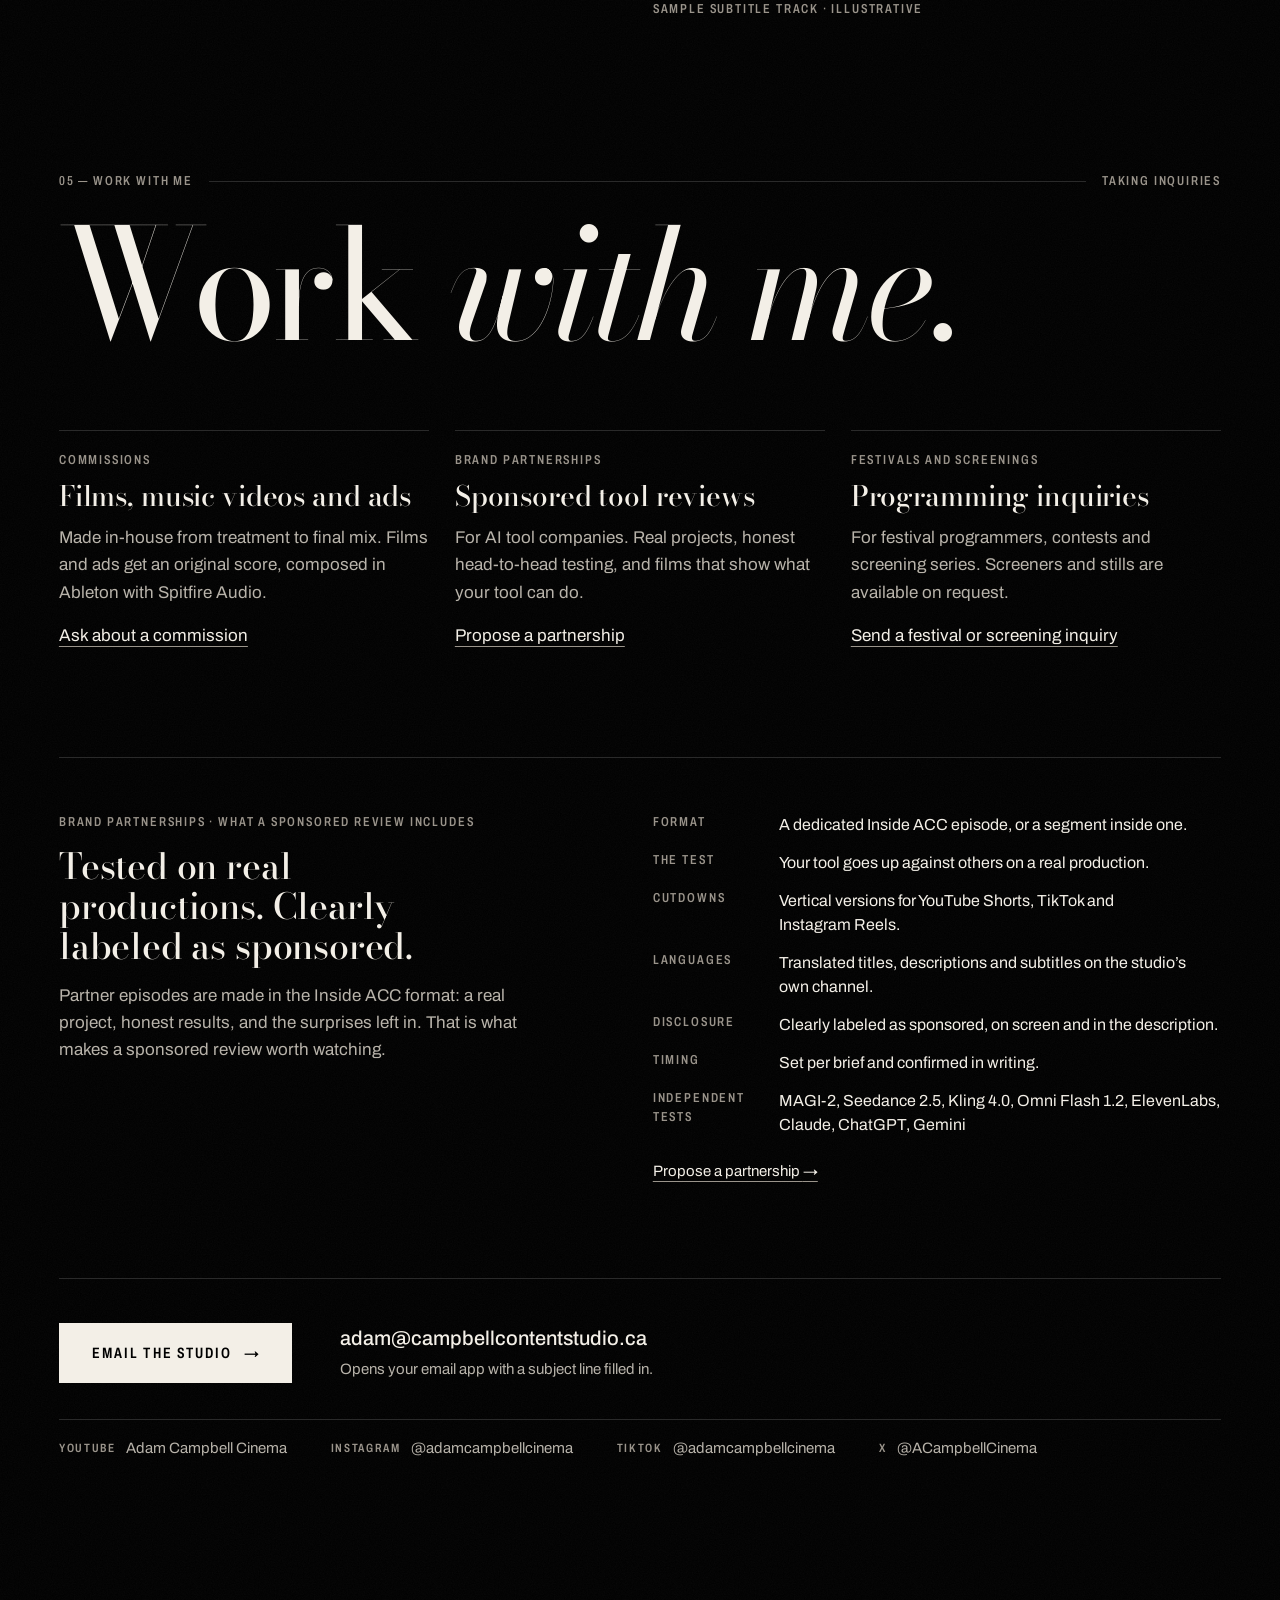
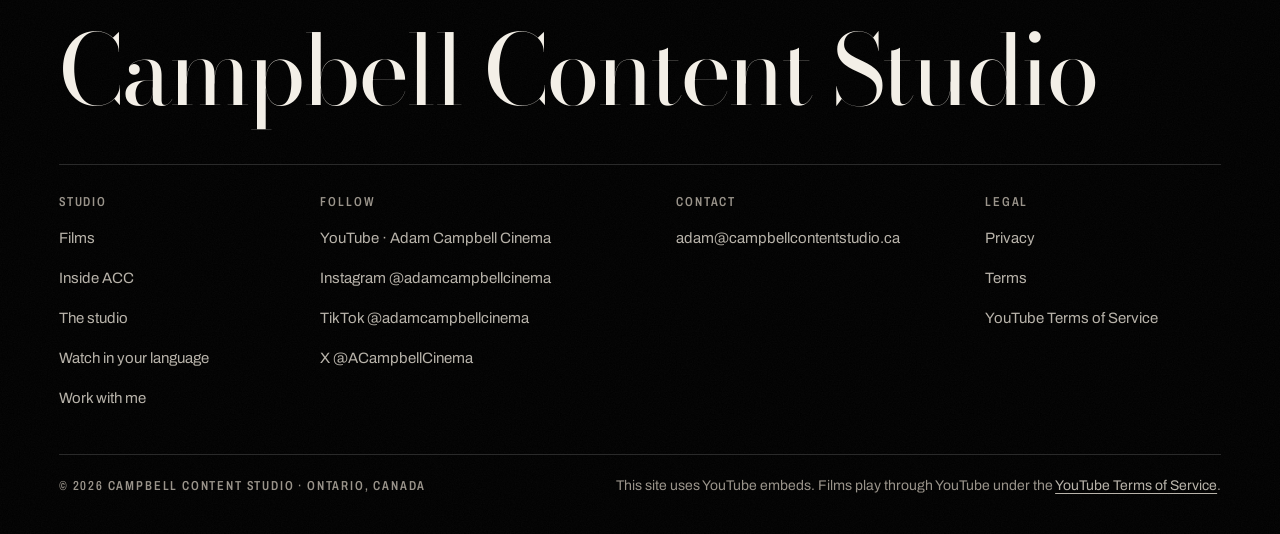
==== commit 7d528415: "Restore pure Campbell Content Studio site, remove Chrome extensions and Grim Script, add Midnight Ba" ====
--- a/index.html
+++ b/index.html
@@ -3,211 +3,666 @@
 <head>
 <meta charset="utf-8">
 <meta name="viewport" content="width=device-width, initial-scale=1">
-<title>Campbell Content Studio · Cinema &amp; Chrome Extensions</title>
-<meta name="description" content="Campbell Content Studio: Original AI cinema &amp; series (Adam Campbell Cinema, The Grim Script) and 1-click Chrome extensions for business &amp; e-commerce.">
+<title>Campbell Content Studio | New tools. An old love of cinema.</title>
+<meta name="description" content="New tools. An old love of cinema. Campbell Content Studio makes cinematic AI short films with original scores, and music videos, in Ontario, Canada.">
 <link rel="canonical" href="https://campbellcontentstudio.ca/">
 <meta name="theme-color" content="#000000">
 <meta name="color-scheme" content="dark">
+
+<meta property="og:type" content="website">
+<meta property="og:site_name" content="Campbell Content Studio">
+<meta property="og:title" content="Campbell Content Studio | New tools. An old love of cinema.">
+<meta property="og:description" content="Cinematic AI short films and music videos from an independent studio in Ontario, Canada. New tools. An old love of cinema.">
+<meta property="og:url" content="https://campbellcontentstudio.ca/">
+<meta property="og:image" content="https://campbellcontentstudio.ca/assets/img/og-image.jpg">
+<meta property="og:image:type" content="image/jpeg">
+<meta property="og:image:width" content="1200">
+<meta property="og:image:height" content="630">
+<meta property="og:image:alt" content="Campbell Content Studio: New tools. An old love of cinema. Rowan smiles with her eyes closed over lit birthday candles.">
+<meta property="og:locale" content="en_CA">
+<meta name="twitter:card" content="summary_large_image">
+<meta name="twitter:site" content="@ACampbellCinema">
+<meta name="twitter:title" content="Campbell Content Studio | New tools. An old love of cinema.">
+<meta name="twitter:description" content="Cinematic AI short films and music videos from an independent studio in Ontario, Canada. New tools. An old love of cinema.">
+<meta name="twitter:image" content="https://campbellcontentstudio.ca/assets/img/og-image.jpg">
+<meta name="twitter:image:alt" content="Campbell Content Studio: New tools. An old love of cinema. Rowan smiles with her eyes closed over lit birthday candles.">
+
 <link rel="icon" href="favicon.ico" sizes="48x48">
 <link rel="icon" href="assets/icons/ccs-logo-88.png" type="image/png">
 <link rel="apple-touch-icon" href="apple-touch-icon.png">
+<link rel="manifest" href="site.webmanifest">
+
 <link rel="preconnect" href="https://fonts.googleapis.com">
 <link rel="preconnect" href="https://fonts.gstatic.com" crossorigin>
+<link rel="dns-prefetch" href="https://i.ytimg.com">
+<link rel="preload" as="image" href="assets/img/reel-poster.webp" type="image/webp" fetchpriority="high">
+<!-- Only the axis ranges in use: Bodoni Moda opsz 6-96 / wght 400-500 (roman + italic), Archivo wdth 72-100 / wght 400-600 (roman). -->
 <link rel="stylesheet" href="https://fonts.googleapis.com/css2?family=Archivo:wdth,wght@72..100,400..600&amp;family=Bodoni+Moda:ital,opsz,wght@0,6..96,400..500;1,6..96,400..500&amp;display=swap">
+<!-- Kana subset: only 走れ and the Japanese sample subtitle. -->
+<link rel="stylesheet" href="https://fonts.googleapis.com/css2?family=Noto+Sans+JP:wght@500;700&amp;display=swap&amp;text=%E8%B5%B0%E3%82%8C%E3%81%A9%E3%82%93%E3%81%AA%E9%A1%98%E3%81%84%E3%81%AB%E3%82%82%E4%BB%A3%E5%84%9F%E3%81%8C%E3%81%82%E3%82%8B%E3%80%82" media="print" onload="this.media='all'">
 <link rel="stylesheet" href="assets/css/site.css">
-<style>
-  .gateway-hero { padding: 48px 0 36px; border-bottom: 1px solid #2a2a2a; }
-  .gateway-grid { display: grid; grid-template-columns: 1fr 1fr; gap: 28px; padding: 36px 0 64px; }
-  @media (max-width: 900px) { .gateway-grid { grid-template-columns: 1fr; } }
-  .door-gate {
-    background: #0b0b0b;
-    border: 1px solid #2a2a2a;
-    display: flex;
-    flex-direction: column;
-    justify-content: space-between;
-    transition: border-color 0.2s ease, transform 0.2s ease;
-    text-decoration: none;
-    color: #f3efe7;
-  }
-  .door-gate:hover { border-color: #f3efe7; transform: translateY(-2px); }
-  .door-visual {
-    height: 250px;
-    background: #050505;
-    border-bottom: 1px solid #2a2a2a;
-    position: relative;
-    overflow: hidden;
-    display: flex;
-    flex-direction: column;
-    justify-content: space-between;
-  }
-  .sprocket-bar {
-    height: 22px;
-    background: #0a0a0a;
-    border-bottom: 1px solid #1f1f1f;
-    display: flex;
-    align-items: center;
-    justify-content: space-around;
-    padding: 0 12px;
-  }
-  .sprocket-bar.bottom { border-top: 1px solid #1f1f1f; border-bottom: none; }
-  .sprocket-hole { width: 12px; height: 8px; border-radius: 2px; background: #1c1c1c; border: 1px solid #2e2e2e; }
-  .film-frames {
-    flex: 1;
-    display: grid;
-    grid-template-columns: repeat(4, 1fr);
-    gap: 4px;
-    padding: 4px;
-    background: #000;
-  }
-  .film-cell {
-    position: relative;
-    background-size: cover;
-    background-position: center;
-    border: 1px solid #222;
-  }
-  .tools-stage {
-    height: 250px;
-    background: radial-gradient(circle at 80% 20%, rgba(79, 224, 238, 0.16), transparent 55%),
-                radial-gradient(circle at 20% 80%, rgba(240, 160, 44, 0.14), transparent 55%),
-                #06080e;
-    border-bottom: 1px solid #2a2a2a;
-    padding: 20px;
-    display: grid;
-    grid-template-columns: repeat(3, 1fr);
-    gap: 12px;
-    align-items: stretch;
-  }
-  .mini-tool-card {
-    background: rgba(14, 18, 28, 0.94);
-    border: 1px solid rgba(243, 239, 231, 0.22);
-    padding: 16px;
-    display: flex;
-    flex-direction: column;
-    justify-content: space-between;
-  }
-  .mini-tool-card img { width: 46px; height: 46px; border-radius: 10px; }
-  .door-body { padding: 32px; display: flex; flex-direction: column; gap: 18px; flex: 1; justify-content: space-between; }
-  .door-list { list-style: none; padding: 0; margin: 14px 0 0; display: flex; flex-direction: column; gap: 10px; }
-  .door-list li {
-    padding: 12px 14px;
-    background: #050505;
-    border: 1px solid #2a2a2a;
-    font-size: 14.5px;
-    display: flex;
-    justify-content: space-between;
-    align-items: center;
-    color: #f3efe7;
-  }
-  .door-cta {
-    display: flex;
-    justify-content: space-between;
-    align-items: center;
-    background: #f3efe7;
-    color: #000000;
-    padding: 16px 22px;
-    font-weight: 600;
-    text-decoration: none;
-    margin-top: 18px;
-  }
-</style>
+<noscript><link rel="stylesheet" href="https://fonts.googleapis.com/css2?family=Noto+Sans+JP:wght@500;700&amp;display=swap&amp;text=%E8%B5%B0%E3%82%8C%E3%81%A9%E3%82%93%E3%81%AA%E9%A1%98%E3%81%84%E3%81%AB%E3%82%82%E4%BB%A3%E5%84%9F%E3%81%8C%E3%81%82%E3%82%8B%E3%80%82"><style>.hero-frame video{display:none}.hero-frame{background:#0b0b0b url(assets/img/reel-poster.webp) 50% 36% / cover}</style></noscript>
+<script src="assets/js/site.js" defer></script>
+
+<script type="application/ld+json">
+{
+  "@context": "https://schema.org",
+  "@graph": [
+    {
+      "@type": "Organization",
+      "@id": "https://campbellcontentstudio.ca/#org",
+      "name": "Campbell Content Studio",
+      "url": "https://campbellcontentstudio.ca/",
+      "logo": "https://campbellcontentstudio.ca/icon-512.png",
+      "email": "adam@campbellcontentstudio.ca",
+      "description": "An independent film studio in Ontario, Canada, making cinematic AI short films with original scores, and music videos.",
+      "address": { "@type": "PostalAddress", "addressRegion": "ON", "addressCountry": "CA" },
+      "founder": { "@type": "Person", "name": "Adam Campbell" },
+      "sameAs": [
+        "https://www.youtube.com/@AdamCampbellCinema",
+        "https://www.instagram.com/adamcampbellcinema/",
+        "https://www.tiktok.com/@adamcampbellcinema",
+        "https://x.com/ACampbellCinema"
+      ]
+    },
+    {
+      "@type": "WebSite",
+      "@id": "https://campbellcontentstudio.ca/#website",
+      "url": "https://campbellcontentstudio.ca/",
+      "name": "Campbell Content Studio",
+      "inLanguage": "en",
+      "publisher": { "@id": "https://campbellcontentstudio.ca/#org" }
+    },
+    {
+      "@type": "VideoObject",
+      "@id": "https://campbellcontentstudio.ca/#video-candles",
+      "name": "Blow Out The Candles | AI Horror Short Film",
+      "description": "Every wish has a price. Blow Out The Candles is an AI horror short film about a girl whose birthday wishes always come true, and the family that has been paying for them. Earned a Top 10 Honorable Mention in the Dreamina AI Spooktacular Film Contest. With an original score composed in Ableton with Spitfire Audio, and dubbed audio and subtitles in 10 languages.",
+      "thumbnailUrl": [
+        "https://i.ytimg.com/vi/mVTY4UQzy6A/maxresdefault.jpg",
+        "https://campbellcontentstudio.ca/assets/img/films/candles-169.webp"
+      ],
+      "uploadDate": "2026-10-25T22:00:03+00:00",
+      "duration": "PT11M51S",
+      "embedUrl": "https://www.youtube.com/embed/mVTY4UQzy6A",
+      "url": "https://www.youtube.com/watch?v=mVTY4UQzy6A",
+      "inLanguage": "en",
+      "publisher": { "@id": "https://campbellcontentstudio.ca/#org" }
+    },
+    {
+      "@type": "VideoObject",
+      "@id": "https://campbellcontentstudio.ca/#video-bandit",
+      "name": "Midnight Bandit | AI Movie - The Raccoon Who Robbed a Camper",
+      "description": "A stop-motion clay comedy short film: a determined raccoon raids a moonlit campsite cooler right beside a snoring camper, using a fishing rod and stubborn persistence.",
+      "thumbnailUrl": [
+        "https://i.ytimg.com/vi/S1wV5bVqJjM/maxresdefault.jpg",
+        "https://campbellcontentstudio.ca/assets/img/films/bandit-169.webp"
+      ],
+      "uploadDate": "2026-11-25T15:15:43+00:00",
+      "duration": "PT1M51S",
+      "embedUrl": "https://www.youtube.com/embed/S1wV5bVqJjM",
+      "url": "https://www.youtube.com/watch?v=S1wV5bVqJjM",
+      "inLanguage": "en",
+      "publisher": { "@id": "https://campbellcontentstudio.ca/#org" }
+    },
+    {
+      "@type": "VideoObject",
+      "@id": "https://campbellcontentstudio.ca/#video-duel",
+      "name": "THE DUEL | Mercy Is Not Strength | AI Fantasy Short Film",
+      "description": "Two wizards. One arena. A young wizard and an old one trade fire and lightning, and neither will yield. An AI fantasy short film with an original score composed in Ableton with Spitfire Audio.",
+      "uploadDate": "2026-10-14T19:00:34+00:00",
+      "thumbnailUrl": [
+        "https://i.ytimg.com/vi/56ZdNRdmfQ0/maxresdefault.jpg",
+        "https://campbellcontentstudio.ca/assets/img/films/duel-169.webp"
+      ],
+      "duration": "PT8M38S",
+      "embedUrl": "https://www.youtube.com/embed/56ZdNRdmfQ0",
+      "url": "https://www.youtube.com/watch?v=56ZdNRdmfQ0",
+      "inLanguage": "en",
+      "publisher": { "@id": "https://campbellcontentstudio.ca/#org" }
+    },
+    {
+      "@type": "VideoObject",
+      "@id": "https://campbellcontentstudio.ca/#video-neon",
+      "name": "Neon Run | Yokohama Nights (Official Music Video)",
+      "description": "Midnight in Yokohama. Two singers own the start line as engines scream under the expressway. An original AI music video with JDM cars, burnouts and neon city lights, from the start line to the tunnel run. Neon Run is from an upcoming Adam Campbell Cinema short film. The song was created with Suno.",
+      "thumbnailUrl": [
+        "https://i.ytimg.com/vi/dN3Yv4xqxrA/maxresdefault.jpg",
+        "https://campbellcontentstudio.ca/assets/img/films/neon-169.webp"
+      ],
+      "uploadDate": "2026-10-23T19:00:23+00:00",
+      "duration": "PT2M26S",
+      "embedUrl": "https://www.youtube.com/embed/dN3Yv4xqxrA",
+      "url": "https://www.youtube.com/watch?v=dN3Yv4xqxrA",
+      "inLanguage": "en",
+      "publisher": { "@id": "https://campbellcontentstudio.ca/#org" }
+    },
+    {
+      "@type": "VideoObject",
+      "@id": "https://campbellcontentstudio.ca/#video-seven",
+      "name": "Seven Candles | Dark Folk | Official Music Video",
+      "description": "Seven Candles is the song from Blow Out The Candles, performed by Marigold Coven, the fictional witchy folk-rock band from the film's world. On a rainy night, a band plays under a market canopy with seven candles burning on the table. A girl in black walks over, and one by one the flames go out, until she blows out the last of them, steps into the rain, and leaves the locket she has worn since she was a child lying in a puddle behind her. The song was created with Suno.",
+      "thumbnailUrl": [
+        "https://i.ytimg.com/vi/DEQ6ROYbeFA/maxresdefault.jpg",
+        "https://campbellcontentstudio.ca/assets/img/films/seven-169.webp"
+      ],
+      "uploadDate": "2026-10-26T21:00:11+00:00",
+      "duration": "PT3M20S",
+      "embedUrl": "https://www.youtube.com/embed/DEQ6ROYbeFA",
+      "url": "https://www.youtube.com/watch?v=DEQ6ROYbeFA",
+      "inLanguage": "en",
+      "publisher": { "@id": "https://campbellcontentstudio.ca/#org" }
+    }
+  ]
+}
+</script>
 </head>
 <body>
+<a class="skip" href="#main">Skip to content</a>
+
 <div class="page">
   <header class="nav wrap">
-    <a class="wordmark" href="./" aria-label="Campbell Content Studio, home">
+    <a class="wordmark" href="#top" aria-label="Campbell Content Studio, home">
       <img class="wm-logo" src="assets/icons/ccs-logo-88.png" width="42" height="42" alt="Campbell Content Studio"><span class="wm-text"><span class="wm-main">Campbell</span><span class="wm-rule" aria-hidden="true"></span><span class="wm-sub billing">Content Studio</span></span>
     </a>
     <nav aria-label="Primary" class="nav-links">
-      <a class="billing" href="cinema.html">01 · Cinema &amp; Series</a>
-      <a class="billing" href="tools.html">02 · Chrome Extensions</a>
-      <a class="billing btn-sm" href="cinema.html#work">Work with me</a>
+      <a class="billing" href="#films">Films</a>
+      <a class="billing" href="#inside-acc">Inside ACC</a>
+      <a class="billing" href="#studio">Studio</a>
+      <a class="billing" href="#languages">Languages</a>
+      <a class="billing btn-sm" href="#work">Work with me</a>
     </nav>
+    <div class="nav-right">
+      <a class="billing btn-sm" href="#work">Work with me</a>
+      <a class="menu-btn billing" href="#site-footer" data-menu-toggle>Menu</a>
+    </div>
   </header>
 
-  <main id="main" class="wrap">
-    <section class="gateway-hero">
-      <p class="billing" style="color:#b8b3aa; margin-bottom:10px;">ONTARIO, CANADA · SELECT A STUDIO DIVISION</p>
-      <h1 class="display" style="font-size:clamp(2.4rem, 5vw, 4.2rem); line-height:1.02; margin:0; color:#f3efe7;">Two Worlds. One Independent Studio.</h1>
+  <dialog class="menu-panel" id="menu" aria-label="Menu">
+    <div class="mp-top wrap">
+      <span class="wordmark" aria-hidden="true"><span class="wm-main">Campbell</span><span class="wm-sub billing">Content Studio</span></span>
+      <button class="menu-close menu-btn billing" type="button">Close</button>
+    </div>
+    <ul class="mp-list wrap">
+      <li><a class="serif-m" href="#films">Films</a></li>
+      <li><a class="serif-m" href="#inside-acc">Inside ACC</a></li>
+      <li><a class="serif-m" href="#studio">The studio</a></li>
+      <li><a class="serif-m" href="#languages">Languages</a></li>
+      <li><a class="serif-m" href="#work">Work with me</a></li>
+    </ul>
+    <div class="mp-foot wrap">
+      <a href="https://www.youtube.com/@AdamCampbellCinema">YouTube · Adam Campbell Cinema</a>
+      <a href="https://www.instagram.com/adamcampbellcinema/">Instagram</a>
+      <a href="https://www.tiktok.com/@adamcampbellcinema">TikTok</a>
+      <a href="https://x.com/ACampbellCinema">X @ACampbellCinema</a>
+    </div>
+  </dialog>
+
+  <main id="main">
+    <!-- ================= HERO ================= -->
+    <section class="hero" id="top" aria-labelledby="hero-title">
+      <div class="wrap grid hero-lockup">
+        <h1 id="hero-title" class="display">New tools. <em>An old love of cinema.</em></h1>
+        <div class="hero-side">
+          <p>An independent film studio in Ontario, Canada, making cinematic AI short films with original scores, and music videos.</p>
+          <div class="ctas">
+            <a class="btn btn--solid" href="#films">Watch the films</a>
+            <a class="btn btn--line" href="#work">Work with me <span class="arrow" aria-hidden="true">→</span></a>
+          </div>
+        </div>
+      </div>
+
+      <!-- NEWEST CONTENT SPOTLIGHT NEAR TOP -->
+      <div class="wrap fresh-bar" aria-label="Latest releases">
+        <a class="fresh-card" href="#film-bandit">
+          <div class="fresh-left">
+            <img class="fresh-thumb" src="assets/img/films/bandit-169-800.webp" width="800" height="450" alt="Midnight Bandit stop-motion clay still">
+            <div class="fresh-meta">
+              <p class="fresh-tag billing"><span class="fresh-dot" aria-hidden="true"></span>New · Latest Short Film</p>
+              <p class="fresh-title">Midnight Bandit — The Raccoon Who Robbed a Camper (1:51)</p>
+            </div>
+          </div>
+          <span class="fresh-arrow billing" aria-hidden="true">Watch ↓</span>
+        </a>
+        <a class="fresh-card" href="#inside-acc">
+          <div class="fresh-left">
+            <img class="fresh-thumb" src="https://i.ytimg.com/vi/zmFUZwFPdc0/mqdefault.jpg" width="320" height="180" alt="Inside ACC latest episode thumbnail">
+            <div class="fresh-meta">
+              <p class="fresh-tag billing"><span class="fresh-dot" aria-hidden="true"></span>New · Latest Inside ACC</p>
+              <p class="fresh-title">MAGI-2 on Higgsfield: 9 Scenes, It Only Refused One (10:21)</p>
+            </div>
+          </div>
+          <span class="fresh-arrow billing" aria-hidden="true">Episodes ↓</span>
+        </a>
+      </div>
+
+      <div class="wrap hero-screen">
+        <div class="frame bleed gate hero-frame">
+          <video class="reel" muted loop playsinline preload="none" poster="assets/img/reel-poster.webp" aria-hidden="true" width="1920" height="1080"></video>
+          <div class="grain-in" aria-hidden="true"></div>
+          <!-- Score cue: hidden until data-src names the file. See assets/audio/_README.txt. Never autoplays. -->
+          <button class="sound-toggle billing" type="button" data-src="" data-state="off" hidden><svg class="ico-off" viewBox="0 0 16 16" aria-hidden="true"><path d="M2 6h3l4-3v10l-4-3H2z" fill="currentColor"/><path d="M11 5.5l4 4m0-4l-4 4" stroke="currentColor" stroke-width="1.5" fill="none"/></svg><svg class="ico-on" viewBox="0 0 16 16" aria-hidden="true"><path d="M2 6h3l4-3v10l-4-3H2z" fill="currentColor"/><path d="M11 5.5a3.5 3.5 0 0 1 0 5M12.8 3.5a6.5 6.5 0 0 1 0 9" stroke="currentColor" stroke-width="1.5" fill="none"/></svg><span class="lbl">Sound on</span></button>
+        </div>
+        <div class="slate">
+          <p class="sr">Studio reel: a muted 16-second loop of shots from the studio’s flagship titles.</p>
+          <nav class="cutlist billing" aria-label="Reel cut list">
+            <a class="cut is-on" href="#film-neon" style="--acc:var(--magenta)" data-cut="0"><span class="track" aria-hidden="true"><i></i></span><span class="cut-t">Neon Run</span><span class="rt"><span class="sr">, runtime </span>2:26</span></a>
+            <a class="cut" href="#film-duel" style="--acc:var(--storm)" data-cut="1"><span class="track" aria-hidden="true"><i></i></span><span class="cut-t">The Duel</span><span class="rt"><span class="sr">, runtime </span>8:38</span></a>
+            <a class="cut" href="#film-candles" style="--acc:var(--wish)" data-cut="2"><span class="track" aria-hidden="true"><i></i></span><span class="cut-t">Blow Out The Candles</span><span class="rt"><span class="sr">, runtime </span>11:51</span></a>
+            <a class="cut" href="#film-seven" style="--acc:var(--marigold)" data-cut="3"><span class="track" aria-hidden="true"><i></i></span><span class="cut-t">Seven Candles</span><span class="rt"><span class="sr">, runtime </span>3:20</span></a>
+          </nav>
+          <div class="slate-meta billing">
+            <p class="tcb" aria-hidden="true"><span class="reelnote">Reel · 0:16 · muted</span><span class="now">Now: <b>Neon Run</b></span><span class="tc">TC 00:00:00:00</span></p>
+            <button class="reel-toggle billing" type="button" data-state="paused" hidden><span class="ico" aria-hidden="true"></span><span class="lbl">Play reel</span></button>
+          </div>
+        </div>
+      </div>
+
+      <div class="wrap facts reveal">
+        <dl class="facts-grid">
+          <div class="fact"><dt class="billing">Music</dt><dd class="v serif-m"><em>Original</em> scores</dd><dd class="n">Composed in Ableton with Spitfire Audio. Songs created with Suno.</dd></div>
+          <div class="fact"><dt class="billing">Languages</dt><dd class="v serif-m">10 dubbed languages</dd><dd class="n">Titles and descriptions in&nbsp;28.</dd></div>
+          <div class="fact"><dt class="billing">Inside ACC</dt><dd class="v serif-m">Head to head</dd><dd class="n">Kling, Seedance, MAGI-2, ElevenLabs and more, tested on real productions.</dd></div>
+          <div class="fact"><dt class="billing">Recognition</dt><dd class="v serif-m">Top 10 · Hon. Mention</dd><dd class="n">Blow Out The Candles earned a Top 10 Honorable Mention in Dreamina’s Spooktacular Event.</dd></div>
+        </dl>
+      </div>
     </section>
 
-    <section class="gateway-grid" aria-label="Studio Divisions">
-      <!-- DOOR 01: CINEMA -->
-      <article class="door-gate">
-        <div>
-          <div class="door-visual">
-            <div class="sprocket-bar"><span class="sprocket-hole"></span><span class="sprocket-hole"></span><span class="sprocket-hole"></span><span class="sprocket-hole"></span><span class="sprocket-hole"></span><span class="sprocket-hole"></span><span class="sprocket-hole"></span><span class="sprocket-hole"></span></div>
-            <div class="film-frames">
-              <div class="film-cell" style="background-image:url('https://campbellcontentstudio.ca/assets/img/films/candles-169.webp')"></div>
-              <div class="film-cell" style="background-image:url('https://campbellcontentstudio.ca/assets/img/films/duel-169.webp')"></div>
-              <div class="film-cell" style="background-image:url('https://campbellcontentstudio.ca/assets/img/films/neon-169.webp')"></div>
-              <div class="film-cell" style="background-image:url('https://campbellcontentstudio.ca/assets/img/films/seven-169.webp')"></div>
-            </div>
-            <div class="sprocket-bar bottom"><span class="sprocket-hole"></span><span class="sprocket-hole"></span><span class="sprocket-hole"></span><span class="sprocket-hole"></span><span class="sprocket-hole"></span><span class="sprocket-hole"></span><span class="sprocket-hole"></span><span class="sprocket-hole"></span></div>
-          </div>
-          <div class="door-body">
-            <div>
-              <p class="billing" style="color:#b8b3aa;">DOOR 01 · ORIGINAL FILMS, SERIES &amp; COMMENTARY</p>
-              <h2 class="display" style="font-size:2.3rem; margin:8px 0 12px; color:#f3efe7;">Cinema &amp; Original Series</h2>
-              <p style="color:#b8b3aa; line-height:1.55;">Home of <b>Adam Campbell Cinema</b>, supernatural investigative drama <b>The Grim Script</b>, and behind-the-scenes directing breakdowns on <b>Inside ACC</b> — released globally in 11 languages.</p>
-              <ul class="door-list">
-                <li><span>🎬 Adam Campbell Cinema (Narrative Short Films)</span><span class="billing">11 LANGUAGES</span></li>
-                <li><span>🕯️ The Grim Script (Supernatural Anthology)</span><span class="billing">SERIES</span></li>
-                <li><span>🎥 Inside ACC (AI Directing &amp; Workflow Breakdowns)</span><span class="billing">STUDIO</span></li>
-              </ul>
-            </div>
-            <a class="door-cta billing" href="cinema.html"><span>Enter Cinema &amp; Series</span><span>→</span></a>
-          </div>
-        </div>
-      </article>
-
-      <!-- DOOR 02: CHROME EXTENSIONS (PLAIN ENGLISH) -->
-      <article class="door-gate">
-        <div>
-          <div class="tools-stage">
-            <div class="mini-tool-card">
-              <img src="assets/icons/ext01.png" alt="Smart Table Exporter">
-              <div>
-                <div style="font-weight:700; font-size:15px; color:#f3efe7;">Table → Excel</div>
-                <div style="font-size:12.5px; color:#4fe0ee; margin-top:4px;">1-Click CSV &amp; Sheets</div>
-              </div>
-            </div>
-            <div class="mini-tool-card">
-              <img src="assets/icons/ext02.png" alt="Bulk Image Saver">
-              <div>
-                <div style="font-weight:700; font-size:15px; color:#f3efe7;">Bulk Photo Saver</div>
-                <div style="font-size:12.5px; color:#f0a02c; margin-top:4px;">WebP → JPG / PNG ZIP</div>
-              </div>
-            </div>
-            <div class="mini-tool-card">
-              <img src="assets/icons/ext03.png" alt="Local Business Lead Finder">
-              <div>
-                <div style="font-weight:700; font-size:15px; color:#f3efe7;">Map Lead Finder</div>
-                <div style="font-size:12.5px; color:#a6c1ee; margin-top:4px;">Phones &amp; Emails to Excel</div>
-              </div>
-            </div>
-          </div>
-          <div class="door-body">
-            <div>
-              <p class="billing" style="color:#4fe0ee;">DOOR 02 · CHROME EXTENSIONS &amp; EVERYDAY TIME-SAVERS</p>
-              <h2 class="display" style="font-size:2.3rem; margin:8px 0 12px; color:#f3efe7;">Chrome Extensions &amp; Tools</h2>
-              <p style="color:#b8b3aa; line-height:1.55;">Simple, 1-click Chrome browser tools that turn tedious copy-pasting into a single click — built for store owners, sales teams, and everyday office work with zero cloud tracking.</p>
-              <ul class="door-list">
-                <li><span>📊 Copy Any Website Table Straight Into Excel</span><span class="billing" style="color:#4fe0ee;">$4.99/MO · $29.99 LIFE</span></li>
-                <li><span>🖼️ Save All Webpage Photos as Normal JPG or PNG</span><span class="billing" style="color:#f0a02c;">$4.99/MO · $29.99 LIFE</span></li>
-                <li><span>📍 Turn Any Map Search Into an Excel Lead List</span><span class="billing" style="color:#a6c1ee;">$19.99/MO · $149/YR</span></li>
-              </ul>
-            </div>
-            <a class="door-cta billing" href="tools.html"><span>Explore Chrome Extensions</span><span>→</span></a>
-          </div>
-        </div>
-      </article>
+    <!-- ================= 01 FILMS ================= -->
+    <section id="films" class="sec" aria-labelledby="films-title">
+      <div class="wrap">
+        <header class="sec-head grid">
+          <p class="idx billing reveal"><span>01 — Films</span><span class="count">5 titles</span></p>
+          <h2 id="films-title" class="display reveal">Now showing</h2>
+          <p class="dek reveal" style="--d:.12s">Three short films and two music videos. Each one loads from YouTube only when you press play.</p>
+        </header>
+
+        <!-- 01 Blow Out The Candles: the flagship. Romantic italic, Velvet Red, oxblood spill. -->
+        <article class="film film--candles" id="film-candles" aria-labelledby="f1">
+          <div class="frame bleed gate">
+            <picture>
+              <source type="image/avif" media="(min-width: 900px)" srcset="assets/img/films/candles-wide-1200.avif 1200w, assets/img/films/candles-wide-1600.avif 1600w, assets/img/films/candles-wide.avif 2400w" sizes="(min-width: 1600px) 1456px, 91vw" width="2400" height="1004">
+              <source type="image/webp" media="(min-width: 900px)" srcset="assets/img/films/candles-wide-1200.webp 1200w, assets/img/films/candles-wide-1600.webp 1600w, assets/img/films/candles-wide.webp 2400w" sizes="(min-width: 1600px) 1456px, 91vw" width="2400" height="1004">
+              <source type="image/avif" srcset="assets/img/films/candles-169-800.avif 800w, assets/img/films/candles-169.avif 1600w" sizes="100vw" width="1600" height="900">
+              <source type="image/webp" srcset="assets/img/films/candles-169-800.webp 800w, assets/img/films/candles-169.webp 1600w" sizes="100vw" width="1600" height="900">
+              <img src="assets/img/films/candles-169-800.webp" width="1600" height="900" loading="lazy" decoding="async" alt="Rowan, in a pink sweater with a white collar and a silver locket, stares straight ahead with her fingers raised to snap beside a black birthday cake full of lit candles.">
+            </picture>
+            <div class="grain-in" aria-hidden="true"></div>
+            <a class="play" href="https://www.youtube.com/watch?v=mVTY4UQzy6A" data-yt="mVTY4UQzy6A" data-title="Blow Out The Candles"><span class="chip billing"><span class="tri" aria-hidden="true"></span><span>Play film<span class="sr">: Blow Out The Candles, runtime</span><span aria-hidden="true"> ·</span> 11:51</span></span></a>
+          </div>
+          <div class="film-body grid">
+            <div class="head reveal">
+              <p class="film-no billing">01 · AI horror short film · Top 10 Honorable Mention</p>
+              <h3 id="f1" class="film-title">Blow Out The Candles</h3>
+              <p class="tagline">Every wish has a price.</p>
+              <p class="logline">A girl whose birthday wishes always come true, and the family that has been paying for them.</p>
+              <p class="synopsis">Rowan was seven when her parents fastened a silver locket around her neck and told her to make a wish. Every birthday since, the wishes have come true. On the eve of her eighteenth birthday, an old woman in an antique shop takes one look at the locket and goes pale.</p>
+            </div>
+            <div class="side reveal" style="--d:.12s">
+              <dl class="credits billing">
+                <div class="rt-row"><dt>Runtime</dt><dd class="serif-m">11:51</dd></div>
+                <div class="cr"><dt>Genre</dt><dd>Supernatural horror</dd></div>
+                <div class="cr"><dt>Score</dt><dd>Original, composed in Ableton with Spitfire Audio</dd></div>
+                <div class="cr"><dt>Audio</dt><dd>Dubbed in 10 languages</dd></div>
+                <div class="cr"><dt>Recognition</dt><dd>Top 10 · Honorable Mention — Dreamina Spooktacular Event</dd></div>
+                <div class="cr"><dt>Channel</dt><dd>Adam Campbell Cinema</dd></div>
+              </dl>
+              <p class="dubs">Dubbed audio and subtitles in Spanish, Portuguese, German, Indonesian, Japanese, Turkish, Urdu, Vietnamese, Hindi and Arabic.</p>
+              <p class="film-links"><a class="textlink" href="https://www.youtube.com/watch?v=mVTY4UQzy6A">Watch on YouTube<span class="sr">: Blow Out The Candles</span> <span class="ext" aria-hidden="true">↗</span></a></p>
+            </div>
+          </div>
+        </article>
+
+        <!-- 02 Midnight Bandit: stop-motion clay comedy, warm marigold campfire spill. -->
+        <article class="film film--bandit" id="film-bandit" aria-labelledby="f-bandit">
+          <div class="frame bleed gate">
+            <picture>
+              <source type="image/avif" media="(min-width: 900px)" srcset="assets/img/films/bandit-wide-1200.avif 1200w, assets/img/films/bandit-wide-1600.avif 1600w, assets/img/films/bandit-wide.avif 2400w" sizes="(min-width: 1600px) 1456px, 91vw" width="2400" height="1004">
+              <source type="image/webp" media="(min-width: 900px)" srcset="assets/img/films/bandit-wide-1200.webp 1200w, assets/img/films/bandit-wide-1600.webp 1600w, assets/img/films/bandit-wide.webp 2400w" sizes="(min-width: 1600px) 1456px, 91vw" width="2400" height="1004">
+              <source type="image/avif" srcset="assets/img/films/bandit-169-800.avif 800w, assets/img/films/bandit-169.avif 1600w" sizes="100vw" width="1600" height="900">
+              <source type="image/webp" srcset="assets/img/films/bandit-169-800.webp 800w, assets/img/films/bandit-169.webp 1600w" sizes="100vw" width="1600" height="900">
+              <img src="assets/img/films/bandit-169-800.webp" width="1600" height="900" loading="lazy" decoding="async" alt="In handmade clay stop-motion at night, a raccoon perched on a pine branch holds a fishing rod and a camper's stolen yellow knit beanie above the sleeping camper's head.">
+            </picture>
+            <div class="grain-in" aria-hidden="true"></div>
+            <a class="play" href="https://www.youtube.com/watch?v=S1wV5bVqJjM" data-yt="S1wV5bVqJjM" data-title="Midnight Bandit"><span class="chip billing"><span class="tri" aria-hidden="true"></span><span>Play film<span class="sr">: Midnight Bandit, runtime</span><span aria-hidden="true"> ·</span> 1:51</span></span></a>
+          </div>
+          <div class="film-body grid">
+            <div class="head reveal">
+              <p class="film-no billing">02 · New · Stop-motion clay short film</p>
+              <h3 id="f-bandit" class="film-title">Midnight Bandit</h3>
+              <p class="tagline">The raccoon who robbed a camper.</p>
+              <p class="logline">A determined raccoon sneaks into a moonlit campsite for a locked red cooler — and ends up fishing right over a snoring camper’s head.</p>
+              <p class="synopsis">Shot in handmade stop-motion clay on Seedance 2.5 with moonlit forest blue and warm campfire light, Midnight Bandit follows one stubborn heist from the first failed latch to an unexpected truce by the fire.</p>
+            </div>
+            <div class="side reveal" style="--d:.12s">
+              <dl class="credits billing">
+                <div class="rt-row"><dt>Runtime</dt><dd class="serif-m">1:51</dd></div>
+                <div class="cr"><dt>Genre</dt><dd>Stop-motion comedy</dd></div>
+                <div class="cr"><dt>Format</dt><dd>Handmade clay animation</dd></div>
+                <div class="cr"><dt>Released</dt><dd>November 25, 2026</dd></div>
+                <div class="cr"><dt>Channel</dt><dd>Adam Campbell Cinema</dd></div>
+              </dl>
+              <p class="film-links"><a class="textlink" href="https://www.youtube.com/watch?v=S1wV5bVqJjM">Watch on YouTube<span class="sr">: Midnight Bandit</span> <span class="ext" aria-hidden="true">↗</span></a></p>
+            </div>
+          </div>
+        </article>
+
+        <!-- 03 THE DUEL: engraved tracked caps, storm light, 8+4 asymmetry. -->
+        <article class="film film--duel" id="film-duel" aria-labelledby="f2">
+          <div class="frame bleed gate">
+            <picture>
+              <source type="image/avif" media="(min-width: 900px)" srcset="assets/img/films/duel-wide-1200.avif 1200w, assets/img/films/duel-wide.avif 2400w" sizes="(min-width: 1600px) 960px, (min-width: 1280px) 60vw, 91vw" width="2400" height="1004">
+              <source type="image/webp" media="(min-width: 900px)" srcset="assets/img/films/duel-wide-1200.webp 1200w, assets/img/films/duel-wide.webp 2400w" sizes="(min-width: 1600px) 960px, (min-width: 1280px) 60vw, 91vw" width="2400" height="1004">
+              <source type="image/avif" srcset="assets/img/films/duel-169-800.avif 800w, assets/img/films/duel-169.avif 1600w" sizes="100vw" width="1600" height="900">
+              <source type="image/webp" srcset="assets/img/films/duel-169-800.webp 800w, assets/img/films/duel-169.webp 1600w" sizes="100vw" width="1600" height="900">
+              <img src="assets/img/films/duel-169-800.webp" width="1600" height="900" loading="lazy" decoding="async" alt="Two wizards duel across a circular stone arena, an orange fire beam and a white beam colliding in a blinding burst between them as lightning forks down beside the older wizard.">
+            </picture>
+            <div class="grain-in" aria-hidden="true"></div>
+            <a class="play" href="https://www.youtube.com/watch?v=56ZdNRdmfQ0" data-yt="56ZdNRdmfQ0" data-title="THE DUEL"><span class="chip billing"><span class="tri" aria-hidden="true"></span><span>Play film<span class="sr">: The Duel, runtime</span><span aria-hidden="true"> ·</span> 8:38</span></span></a>
+          </div>
+          <div class="film-body grid">
+            <div class="reveal">
+              <p class="film-no billing">03 · AI fantasy short film</p>
+              <h3 id="f2" class="film-title">THE DUEL <span class="sub">Mercy Is Not Strength</span></h3>
+              <span class="bolt" aria-hidden="true"></span>
+              <p class="logline">Two wizards. One arena. A young wizard and an old one trade fire and lightning, and neither will yield.</p>
+            </div>
+            <div class="reveal" style="--d:.12s">
+              <dl class="credits billing">
+                <div class="rt-row"><dt>Runtime</dt><dd class="serif-m">8:38</dd></div>
+                <div class="cr"><dt>Genre</dt><dd>Fantasy</dd></div>
+                <div class="cr"><dt>Score</dt><dd>Original, composed in Ableton with Spitfire Audio</dd></div>
+                <div class="cr"><dt>Channel</dt><dd>Adam Campbell Cinema</dd></div>
+              </dl>
+              <p class="film-links"><a class="textlink" href="https://www.youtube.com/watch?v=56ZdNRdmfQ0">Watch on YouTube<span class="sr">: The Duel</span> <span class="ext" aria-hidden="true">↗</span></a></p>
+            </div>
+          </div>
+        </article>
+
+        <p class="subhead billing reveal">Music videos</p>
+
+        <div class="pair">
+          <!-- 04 Neon Run: roman title + vertical kana sign, two accents. -->
+          <article class="film film--neon" id="film-neon" aria-labelledby="f3">
+            <div class="frame bleed gate">
+              <picture>
+                <source type="image/avif" media="(min-width: 900px)" srcset="assets/img/films/neon-wide-1200.avif 1200w, assets/img/films/neon-wide.avif 2400w" sizes="(min-width: 1600px) 712px, 45vw" width="2400" height="1004">
+                <source type="image/webp" media="(min-width: 900px)" srcset="assets/img/films/neon-wide-1200.webp 1200w, assets/img/films/neon-wide.webp 2400w" sizes="(min-width: 1600px) 712px, 45vw" width="2400" height="1004">
+                <source type="image/avif" srcset="assets/img/films/neon-169-800.avif 800w, assets/img/films/neon-169.avif 1600w" sizes="100vw" width="1600" height="900">
+                <source type="image/webp" srcset="assets/img/films/neon-169-800.webp 800w, assets/img/films/neon-169.webp 1600w" sizes="100vw" width="1600" height="900">
+                <img src="assets/img/films/neon-169-800.webp" width="1600" height="900" loading="lazy" decoding="async" alt="Two singers stand fists raised on the hoods of a black supercharged muscle car and a yellow Lancer Evolution, a wall of burnout smoke behind them under an expressway at night, cyan underglow on the wet road.">
+              </picture>
+              <div class="grain-in" aria-hidden="true"></div>
+              <a class="play" href="https://www.youtube.com/watch?v=dN3Yv4xqxrA" data-yt="dN3Yv4xqxrA" data-title="Neon Run"><span class="chip billing"><span class="tri" aria-hidden="true"></span><span>Play video<span class="sr">: Neon Run, runtime</span><span aria-hidden="true"> ·</span> 2:26</span></span></a>
+            </div>
+            <div class="film-body grid">
+              <div class="reveal">
+                <p class="film-no billing">04 · Official music video</p>
+                <div class="title-row">
+                  <h3 id="f3" class="film-title">Neon Run <span class="sub">Yokohama Nights</span></h3>
+                  <span class="kana" lang="ja" role="img" aria-label="走れ, hashire">走れ</span>
+                </div>
+                <p class="logline">Midnight in Yokohama. Two singers own the start line as engines scream under the expressway.</p>
+                <p class="synopsis">JDM cars, burnouts and neon city lights, from the start line to the tunnel run.</p>
+              </div>
+              <div class="reveal" style="--d:.12s">
+                <dl class="credits billing">
+                  <div class="rt-row"><dt>Runtime</dt><dd class="serif-m">2:26</dd></div>
+                  <div class="cr"><dt>Format</dt><dd>Official music video</dd></div>
+                  <div class="cr"><dt>Setting</dt><dd>Yokohama, after midnight</dd></div>
+                  <div class="cr"><dt>Hook</dt><dd><span class="jp" lang="ja">走れ</span> (hashire)</dd></div>
+                  <div class="cr"><dt>Song</dt><dd>Created with Suno</dd></div>
+                  <div class="cr"><dt>From</dt><dd>An upcoming short film</dd></div>
+                </dl>
+                <p class="film-links"><a class="textlink" href="https://www.youtube.com/watch?v=dN3Yv4xqxrA">Watch on YouTube<span class="sr">: Neon Run</span> <span class="ext" aria-hidden="true">↗</span></a></p>
+              </div>
+            </div>
+          </article>
+
+          <!-- 05 Seven Candles: roman + marigold italic, band credit between rules. -->
+          <article class="film film--seven" id="film-seven" aria-labelledby="f4">
+            <div class="frame bleed gate">
+              <picture>
+                <source type="image/avif" media="(min-width: 900px)" srcset="assets/img/films/seven-wide-1200.avif 1200w, assets/img/films/seven-wide.avif 2400w" sizes="(min-width: 1600px) 712px, 45vw" width="2400" height="1004">
+                <source type="image/webp" media="(min-width: 900px)" srcset="assets/img/films/seven-wide-1200.webp 1200w, assets/img/films/seven-wide.webp 2400w" sizes="(min-width: 1600px) 712px, 45vw" width="2400" height="1004">
+                <source type="image/avif" srcset="assets/img/films/seven-169-800.avif 800w, assets/img/films/seven-169.avif 1600w" sizes="100vw" width="1600" height="900">
+                <source type="image/webp" srcset="assets/img/films/seven-169-800.webp 800w, assets/img/films/seven-169.webp 1600w" sizes="100vw" width="1600" height="900">
+                <img src="assets/img/films/seven-169-800.webp" width="1600" height="900" loading="lazy" decoding="async" alt="Seen from behind, a woman in black flings her arms wide, a locket hanging from one hand, before a folk trio playing under a lit white canopy on a rain-soaked street at night.">
+              </picture>
+              <div class="grain-in" aria-hidden="true"></div>
+              <a class="play" href="https://www.youtube.com/watch?v=DEQ6ROYbeFA" data-yt="DEQ6ROYbeFA" data-title="Seven Candles"><span class="chip billing"><span class="tri" aria-hidden="true"></span><span>Play video<span class="sr">: Seven Candles, runtime</span><span aria-hidden="true"> ·</span> 3:20</span></span></a>
+            </div>
+            <div class="film-body grid">
+              <div class="reveal">
+                <p class="film-no billing">05 · Official music video</p>
+                <h3 id="f4" class="film-title">Seven Candles <span class="sub">Dark Folk</span></h3>
+                <p class="band billing">Marigold Coven</p>
+                <p class="logline">The song from Blow Out The Candles, by the witchy folk-rock band from the film’s world.</p>
+                <p class="synopsis">On a rainy night, a band plays under a market canopy with seven candles burning on the table. A girl in black walks over from the shop on the corner, and one by one the flames go out, until she blows out the last of them, steps into the rain, and leaves the locket she’s worn since she was a child lying in a puddle behind her.</p>
+              </div>
+              <div class="reveal" style="--d:.12s">
+                <dl class="credits billing">
+                  <div class="rt-row"><dt>Runtime</dt><dd class="serif-m">3:20</dd></div>
+                  <div class="cr"><dt>Genre</dt><dd>Dark folk</dd></div>
+                  <div class="cr"><dt>Artist</dt><dd>Marigold Coven (fictional)</dd></div>
+                  <div class="cr"><dt>Song</dt><dd>Created with Suno</dd></div>
+                  <div class="cr"><dt>From</dt><dd>Blow Out The Candles</dd></div>
+                </dl>
+                <p class="film-links"><a class="textlink" href="https://www.youtube.com/watch?v=DEQ6ROYbeFA">Watch on YouTube<span class="sr">: Seven Candles</span> <span class="ext" aria-hidden="true">↗</span></a></p>
+              </div>
+            </div>
+          </article>
+        </div>
+      </div>
+    </section>
+
+    <!-- ================= 02 INSIDE ACC ================= -->
+    <section id="inside-acc" class="sec" aria-labelledby="acc-title">
+      <div class="wrap">
+        <header class="sec-head grid">
+          <p class="idx billing reveal"><span>02 — Behind the craft</span><span class="count">4 episodes</span></p>
+          <h2 id="acc-title" class="display reveal">Inside ACC</h2>
+          <p class="dek reveal" style="--d:.12s">Behind-the-scenes episodes where new AI tools go head to head on real projects. The results stay in, including the surprises.</p>
+        </header>
+        <ol class="eps">
+          <!-- auto:inside-acc -->
+          <li class="ep reveal">
+            <a class="ep-card" href="https://www.youtube.com/watch?v=zmFUZwFPdc0" data-yt="zmFUZwFPdc0" data-title="MAGI-2 on Higgsfield: 9 Scenes, It Only Refused One">
+              <div class="thumb"><img src="https://i.ytimg.com/vi/zmFUZwFPdc0/mqdefault.jpg" srcset="https://i.ytimg.com/vi/zmFUZwFPdc0/mqdefault.jpg 320w, https://i.ytimg.com/vi/zmFUZwFPdc0/hqdefault.jpg 480w, https://i.ytimg.com/vi/zmFUZwFPdc0/sddefault.jpg 640w, https://i.ytimg.com/vi/zmFUZwFPdc0/maxresdefault.jpg 1280w" sizes="(min-width: 1600px) 340px, (min-width: 900px) 22vw, 42vw" width="1280" height="720" loading="lazy" decoding="async" alt=""></div>
+              <div class="ep-text">
+                <p class="ep-cat billing">Video models</p>
+                <h3>MAGI-2 on Higgsfield: 9 Scenes, It Only Refused One</h3>
+                <p class="ep-cue billing" aria-hidden="true"><span class="tri"></span>Play here</p>
+              </div>
+            </a>
+            <a class="watch" href="https://www.youtube.com/watch?v=zmFUZwFPdc0">Watch on YouTube<span class="sr">: MAGI-2 on Higgsfield: 9 Scenes, It Only Refused One</span> <span class="ext" aria-hidden="true">↗</span></a>
+          </li>
+          <li class="ep reveal" style="--d:.08s">
+            <a class="ep-card" href="https://www.youtube.com/watch?v=-2k6OQ5I-3E" data-yt="-2k6OQ5I-3E" data-title="Topview AI Tutorial: Everything You Need To Know About T1">
+              <div class="thumb"><img src="https://i.ytimg.com/vi/-2k6OQ5I-3E/mqdefault.jpg" srcset="https://i.ytimg.com/vi/-2k6OQ5I-3E/mqdefault.jpg 320w, https://i.ytimg.com/vi/-2k6OQ5I-3E/hqdefault.jpg 480w, https://i.ytimg.com/vi/-2k6OQ5I-3E/sddefault.jpg 640w, https://i.ytimg.com/vi/-2k6OQ5I-3E/maxresdefault.jpg 1280w" sizes="(min-width: 1600px) 340px, (min-width: 900px) 22vw, 42vw" width="1280" height="720" loading="lazy" decoding="async" alt=""></div>
+              <div class="ep-text">
+                <p class="ep-cat billing">Video models</p>
+                <h3>Topview AI Tutorial: Everything You Need To Know About T1</h3>
+                <p class="ep-cue billing" aria-hidden="true"><span class="tri"></span>Play here</p>
+              </div>
+            </a>
+            <a class="watch" href="https://www.youtube.com/watch?v=-2k6OQ5I-3E">Watch on YouTube<span class="sr">: Topview AI Tutorial: Everything You Need To Know About T1</span> <span class="ext" aria-hidden="true">↗</span></a>
+          </li>
+          <li class="ep reveal" style="--d:.16s">
+            <a class="ep-card" href="https://www.youtube.com/watch?v=_A-Rov6djdE" data-yt="_A-Rov6djdE" data-title="I Tried Higgsfield Mangaka So You Don&#x27;t Have To">
+              <div class="thumb"><img src="https://i.ytimg.com/vi/_A-Rov6djdE/mqdefault.jpg" srcset="https://i.ytimg.com/vi/_A-Rov6djdE/mqdefault.jpg 320w, https://i.ytimg.com/vi/_A-Rov6djdE/hqdefault.jpg 480w, https://i.ytimg.com/vi/_A-Rov6djdE/sddefault.jpg 640w, https://i.ytimg.com/vi/_A-Rov6djdE/maxresdefault.jpg 1280w" sizes="(min-width: 1600px) 340px, (min-width: 900px) 22vw, 42vw" width="1280" height="720" loading="lazy" decoding="async" alt=""></div>
+              <div class="ep-text">
+                <p class="ep-cat billing">Inside ACC</p>
+                <h3>I Tried Higgsfield Mangaka So You Don&#x27;t Have To</h3>
+                <p class="ep-cue billing" aria-hidden="true"><span class="tri"></span>Play here</p>
+              </div>
+            </a>
+            <a class="watch" href="https://www.youtube.com/watch?v=_A-Rov6djdE">Watch on YouTube<span class="sr">: I Tried Higgsfield Mangaka So You Don&#x27;t Have To</span> <span class="ext" aria-hidden="true">↗</span></a>
+          </li>
+          <li class="ep reveal" style="--d:.24s">
+            <a class="ep-card" href="https://www.youtube.com/watch?v=qI43qKkQGtM" data-yt="qI43qKkQGtM" data-title="I Let GPT 6.2 Astra Make a Movie Alone, and It Spent Half the Credits">
+              <div class="thumb"><img src="https://i.ytimg.com/vi/qI43qKkQGtM/mqdefault.jpg" srcset="https://i.ytimg.com/vi/qI43qKkQGtM/mqdefault.jpg 320w, https://i.ytimg.com/vi/qI43qKkQGtM/hqdefault.jpg 480w, https://i.ytimg.com/vi/qI43qKkQGtM/sddefault.jpg 640w, https://i.ytimg.com/vi/qI43qKkQGtM/maxresdefault.jpg 1280w" sizes="(min-width: 1600px) 340px, (min-width: 900px) 22vw, 42vw" width="1280" height="720" loading="lazy" decoding="async" alt=""></div>
+              <div class="ep-text">
+                <p class="ep-cat billing">Video models</p>
+                <h3>I Let GPT 6.2 Astra Make a Movie Alone, and It Spent Half the Credits</h3>
+                <p class="ep-cue billing" aria-hidden="true"><span class="tri"></span>Play here</p>
+              </div>
+            </a>
+            <a class="watch" href="https://www.youtube.com/watch?v=qI43qKkQGtM">Watch on YouTube<span class="sr">: I Let GPT 6.2 Astra Make a Movie Alone, and It Spent Half the Credits</span> <span class="ext" aria-hidden="true">↗</span></a>
+          </li>
+          <!-- /auto:inside-acc -->
+        </ol>
+      </div>
+    </section>
+
+    <!-- ================= 03 THE STUDIO: credits roll + channel ================= -->
+    <section id="studio" class="sec" aria-labelledby="studio-title">
+      <div class="wrap">
+        <p class="idx billing reveal"><span>03 — The studio</span><span class="count">Adam Campbell Cinema</span></p>
+        <h2 id="studio-title" class="sr">The studio</h2>
+        <p class="presents billing reveal">Campbell Content Studio presents</p>
+        <dl class="roll reveal">
+          <div><dt class="billing">Directed and scored by</dt><dd class="serif-m">Adam Campbell</dd></div>
+          <div class="dup"><dt class="billing">Films and music videos</dt><dd class="serif-m">Adam Campbell Cinema</dd></div>
+          <div><dt class="billing">Scores composed in</dt><dd class="serif-m">Ableton with Spitfire Audio</dd></div>
+          <div><dt class="billing">Songs created with</dt><dd class="serif-m">Suno</dd></div>
+          <div><dt class="billing">Tools tested in</dt><dd class="serif-m">Inside ACC</dd></div>
+          <div><dt class="billing">Made in</dt><dd class="serif-m">Ontario, Canada</dd></div>
+        </dl>
+
+        <div class="channels">
+          <article class="chan chan--acc reveal" aria-labelledby="ch1">
+            <div class="pic">
+              <picture>
+                <source type="image/avif" srcset="assets/img/channel-acc-800.avif 800w, assets/img/channel-acc.avif 1200w" sizes="(min-width: 1600px) 820px, (min-width: 900px) 52vw, 100vw">
+                <img src="assets/img/channel-acc.webp" srcset="assets/img/channel-acc-800.webp 800w, assets/img/channel-acc.webp 1200w" sizes="(min-width: 1600px) 820px, (min-width: 900px) 52vw, 100vw" width="1200" height="675" loading="lazy" decoding="async" alt="Four frames from Adam Campbell Cinema: a singer on a yellow Lancer Evolution in burnout smoke from Neon Run, a fire giant rising in The Duel, the clay raccoon holding a yellow beanie in Midnight Bandit, and Rowan blowing out birthday candles in Blow Out The Candles.">
+              </picture>
+            </div>
+            <div class="chan-text">
+              <p class="billing lbl">On YouTube</p>
+              <h3 id="ch1" class="display">Adam Campbell Cinema</h3>
+              <p>Original cinematic AI short films and music videos, plus Inside ACC: behind-the-scenes episodes that test AI tools side by side.</p>
+              <p><a class="textlink" href="https://www.youtube.com/@AdamCampbellCinema">Visit the channel on YouTube<span class="sr">: Adam Campbell Cinema</span> <span class="ext" aria-hidden="true">↗</span></a></p>
+            </div>
+          </article>
+        </div>
+      </div>
+    </section>
+
+    <!-- ================= 04 WATCH IN YOUR LANGUAGE ================= -->
+    <section id="languages" class="sec" aria-labelledby="lang-title">
+      <div class="wrap grid lang">
+        <p class="idx billing reveal"><span>04 — Watch in your language</span><span class="count count--long">Our own channel</span></p>
+        <div class="copy reveal">
+          <h2 id="lang-title" class="display"><span class="kw">W</span>atch in your language.</h2>
+          <p>Our videos have translated titles and descriptions in 28 languages, and dubbed audio in 10 of them. To do that, we use a small in-house Localization Tool, built on the YouTube API Services. It adds translated titles, descriptions and subtitles to our own channels. It is not offered to the public. See the <a class="textlink inl" href="privacy.html">privacy policy</a> for exactly what it accesses.</p>
+          <p class="api"><span class="yt-mark" aria-hidden="true"></span>Our tools use YouTube API Services · <a class="textlink inl" href="https://www.youtube.com/t/terms">YouTube Terms of Service</a></p>
+          <div class="nums">
+            <div><p class="num num--big">28</p><p class="billing">Languages for titles and descriptions</p></div>
+            <div><p class="num num--mid">10</p><p class="billing">Dubbed languages</p></div>
+          </div>
+        </div>
+        <div class="media reveal" style="--d:.12s">
+          <div class="burn">
+            <picture>
+              <source type="image/avif" srcset="assets/img/films/candles-169-800.avif 800w, assets/img/films/candles-169.avif 1600w" sizes="(min-width: 1600px) 712px, (min-width: 900px) 45vw, 100vw">
+              <img src="assets/img/films/candles-169-800.webp" srcset="assets/img/films/candles-169-800.webp 800w, assets/img/films/candles-169.webp 1600w" sizes="(min-width: 1600px) 712px, (min-width: 900px) 45vw, 100vw" width="1600" height="900" loading="lazy" decoding="async" alt="Rowan beside her birthday cake in Blow Out The Candles, with a sample subtitle burned in">
+            </picture>
+            <p class="subbox" aria-hidden="true">
+              <span class="on" lang="en">Every wish has a price.</span>
+              <span lang="es">Todo deseo tiene un precio.</span>
+              <span lang="pt">Todo desejo tem um preço.</span>
+              <span lang="de">Jeder Wunsch hat seinen Preis.</span>
+              <span lang="ja">どんな願いにも代償がある。</span>
+            </p>
+          </div>
+          <ul class="subs" aria-label="Sample subtitle track, Blow Out The Candles">
+            <li class="on"><span class="billing">EN</span><span class="line" lang="en">Every wish has a price.</span></li>
+            <li><span class="billing">ES</span><span class="line" lang="es">Todo deseo tiene un precio.</span></li>
+            <li><span class="billing">PT</span><span class="line" lang="pt">Todo desejo tem um preço.</span></li>
+            <li><span class="billing">DE</span><span class="line" lang="de">Jeder Wunsch hat seinen Preis.</span></li>
+            <li><span class="billing">JA</span><span class="line" lang="ja">どんな願いにも代償がある。</span></li>
+          </ul>
+          <p class="caption billing">Sample subtitle track · illustrative</p>
+        </div>
+      </div>
+    </section>
+
+    <!-- ================= 05 WORK WITH ME ================= -->
+    <section id="work" class="sec work" aria-labelledby="work-title">
+      <div class="wrap">
+        <p class="idx billing reveal"><span>05 — Work with me</span><span class="count">Taking inquiries</span></p>
+        <h2 id="work-title" class="display reveal"><span class="kw">W</span>ork <em>with me.</em></h2>
+        <div class="lanes">
+          <article class="lane reveal" aria-labelledby="lane1">
+            <p class="billing">Commissions</p>
+            <h3 id="lane1" class="serif-m">Films, music videos and ads</h3>
+            <p>Made in-house from treatment to final mix. Films and ads get an original score, composed in Ableton with Spitfire Audio.</p>
+            <a class="textlink" href="mailto:adam@campbellcontentstudio.ca?subject=Commission%20inquiry%20%E2%80%94%20Campbell%20Content%20Studio">Ask about a commission</a>
+          </article>
+          <article class="lane reveal" style="--d:.08s" aria-labelledby="lane2">
+            <p class="billing">Brand partnerships</p>
+            <h3 id="lane2" class="serif-m">Sponsored tool reviews</h3>
+            <p>For AI tool companies. Real projects, honest head-to-head testing, and films that show what your tool can do.</p>
+            <a class="textlink" href="mailto:adam@campbellcontentstudio.ca?subject=Partnership%20inquiry%20%E2%80%94%20Campbell%20Content%20Studio">Propose a partnership</a>
+          </article>
+          <article class="lane reveal" style="--d:.16s" aria-labelledby="lane3">
+            <p class="billing">Festivals and screenings</p>
+            <h3 id="lane3" class="serif-m">Programming inquiries</h3>
+            <p>For festival programmers, contests and screening series. Screeners and stills are available on request.</p>
+            <a class="textlink" href="mailto:adam@campbellcontentstudio.ca?subject=Festival%20or%20screening%20inquiry%20%E2%80%94%20Campbell%20Content%20Studio">Send a festival or screening inquiry</a>
+          </article>
+        </div>
+
+        <div class="kit grid reveal">
+          <div class="kit-l">
+            <p class="billing lbl">Brand partnerships · what a sponsored review includes</p>
+            <h3 class="serif-m">Tested on real productions. Clearly labeled as sponsored.</h3>
+            <p>Partner episodes are made in the Inside ACC format: a real project, honest results, and the surprises left in. That is what makes a sponsored review worth watching.</p>
+          </div>
+          <div class="kit-r">
+            <dl class="credits billing">
+              <div class="cr"><dt>Format</dt><dd>A dedicated Inside ACC episode, or a segment inside one.</dd></div>
+              <div class="cr"><dt>The test</dt><dd>Your tool goes up against others on a real production.</dd></div>
+              <div class="cr"><dt>Cutdowns</dt><dd>Vertical versions for YouTube Shorts, TikTok and Instagram Reels.</dd></div>
+              <div class="cr"><dt>Languages</dt><dd>Translated titles, descriptions and subtitles on the studio’s own channel.</dd></div>
+              <div class="cr"><dt>Disclosure</dt><dd>Clearly labeled as sponsored, on screen and in the description.</dd></div>
+              <div class="cr"><dt>Timing</dt><dd>Set per brief and confirmed in writing.</dd></div>
+              <div class="cr"><dt>Independent tests</dt><dd>MAGI-2, Seedance 2.5, Kling 4.0, Omni Flash 1.2, ElevenLabs, Claude, ChatGPT, Gemini</dd></div>
+            </dl>
+            <p class="film-links"><a class="textlink" href="mailto:adam@campbellcontentstudio.ca?subject=Partnership%20inquiry%20%E2%80%94%20Campbell%20Content%20Studio">Propose a partnership <span class="arrow" aria-hidden="true">→</span></a></p>
+          </div>
+        </div>
+
+        <div class="cta-row reveal">
+          <a class="btn btn--solid" href="mailto:adam@campbellcontentstudio.ca?subject=Project%20inquiry%20%E2%80%94%20Campbell%20Content%20Studio">Email the studio <span class="arrow" aria-hidden="true">→</span></a>
+          <div class="cta-mail">
+            <p class="addr">adam@campbellcontentstudio.ca</p>
+            <p class="micro">Opens your email app with a subject line filled in.</p>
+          </div>
+        </div>
+        <ul class="socials reveal" aria-label="Channels and social">
+          <li><a href="https://www.youtube.com/@AdamCampbellCinema"><b>YouTube</b>Adam Campbell Cinema</a></li>
+          <li><a href="https://www.instagram.com/adamcampbellcinema/"><b>Instagram</b>@adamcampbellcinema</a></li>
+          <li><a href="https://www.tiktok.com/@adamcampbellcinema"><b>TikTok</b>@adamcampbellcinema</a></li>
+          <li><a href="https://x.com/ACampbellCinema"><b>X</b>@ACampbellCinema</a></li>
+        </ul>
+      </div>
     </section>
   </main>
 
+  <!-- ================= FOOTER: end credits ================= -->
   <footer class="foot wrap" id="site-footer">
+    <p class="foot-mark display">Campbell Content Studio</p>
+    <div class="foot-cols">
+      <nav class="fc-studio" aria-labelledby="fc1"><h2 id="fc1" class="billing">Studio</h2><ul><li><a href="#films">Films</a></li><li><a href="#inside-acc">Inside ACC</a></li><li><a href="#studio">The studio</a></li><li><a href="#languages">Watch in your language</a></li><li><a href="#work">Work with me</a></li></ul></nav>
+      <nav class="fc-follow" aria-labelledby="fc2"><h2 id="fc2" class="billing">Follow</h2><ul><li><a href="https://www.youtube.com/@AdamCampbellCinema">YouTube · Adam Campbell Cinema</a></li><li><a href="https://www.instagram.com/adamcampbellcinema/">Instagram @adamcampbellcinema</a></li><li><a href="https://www.tiktok.com/@adamcampbellcinema">TikTok @adamcampbellcinema</a></li><li><a href="https://x.com/ACampbellCinema">X @ACampbellCinema</a></li></ul></nav>
+      <nav class="fc-contact" aria-labelledby="fc3"><h2 id="fc3" class="billing">Contact</h2><ul><li><a href="mailto:adam@campbellcontentstudio.ca?subject=Project%20inquiry%20%E2%80%94%20Campbell%20Content%20Studio">adam@campbellcontentstudio.ca</a></li></ul></nav>
+      <nav class="fc-legal" aria-labelledby="fc4"><h2 id="fc4" class="billing">Legal</h2><ul><li><a href="privacy.html">Privacy</a></li><li><a href="terms.html">Terms</a></li><li><a href="https://www.youtube.com/t/terms">YouTube Terms of Service</a></li></ul></nav>
+    </div>
     <div class="foot-base">
-      <p class="billing">© 2026 Campbell Content Studio · Ontario, Canada</p>
-      <p class="foot-note"><a href="cinema.html">Cinema</a> · <a href="tools.html">Chrome Extensions</a> · <a href="privacy.html">Privacy</a> · <a href="terms.html">Terms</a></p>
+      <p class="billing">© 2026 Campbell Content Studio · <span style="white-space:nowrap">Ontario, Canada</span></p>
+      <p class="foot-note">This site uses YouTube embeds. Films play through YouTube under the <a href="https://www.youtube.com/t/terms">YouTube Terms of Service</a>.</p>
     </div>
   </footer>
 </div>
--- a/assets/css/site.css
+++ b/assets/css/site.css
@@ -122,6 +122,8 @@
   .nav-links{display:flex}
   .nav-right{display:none}
   .wm-main{font-size:2rem}
+  .wm-logo{width:42px;height:42px}
+  .wm-text{flex-direction:row;align-items:center;gap:12px}
 }
 
 /* full-screen phone menu (native <dialog>, opened with showModal) */
@@ -130,8 +132,8 @@
 .menu-panel::backdrop{background:#000}
 .mp-top{display:flex;justify-content:space-between;align-items:center;padding-block:14px;border-bottom:1px solid var(--hairline)}
 .mp-top .wordmark{flex-direction:row;align-items:center;gap:10px}
-  .wm-logo{width:38px;height:38px}
-  .wm-text{flex-direction:column;align-items:flex-start;gap:4px}
+.mp-top .wm-logo{width:38px;height:38px}
+.mp-top .wm-text{flex-direction:column;align-items:flex-start;gap:4px}
 .mp-list{padding-block:28px}
 .mp-list a{display:block;padding:10px 0;text-decoration:none;font-size:2.25rem;line-height:1.2}
 .mp-foot{margin-top:auto;padding-block:24px 32px;border-top:1px solid var(--hairline);display:flex;flex-wrap:wrap;gap:0 22px}
@@ -179,6 +181,20 @@
 @media (max-width:359px){ .ctas{flex-direction:column} }
 .hero-screen{margin-top:clamp(24px,2.2vw,32px)}
 @media (max-width:899px){ .hero-screen{order:-1;margin-top:0} .hero-frame{aspect-ratio:4 / 3} }
+/* latest content spotlight bar near top of hero */
+.fresh-bar{margin-top:clamp(18px,2vw,28px);display:grid;gap:12px}
+.fresh-card{display:flex;align-items:center;justify-content:space-between;gap:16px;padding:12px 16px;background:var(--gate);border:1px solid var(--hairline);text-decoration:none;color:var(--screen);transition:border-color .4s var(--ease-out),background .4s var(--ease-out);min-width:0}
+.fresh-card:hover{border-color:var(--screen);background:#121212}
+.fresh-left{display:flex;align-items:center;gap:14px;flex:1 1 0;min-width:0}
+.fresh-thumb{width:96px;height:54px;flex:0 0 96px;object-fit:cover;border:1px solid #222;background:#050505}
+.fresh-meta{flex:1 1 0;min-width:0}
+.fresh-tag{display:inline-flex;align-items:center;gap:8px;color:var(--marigold);font-size:.75rem}
+.fresh-dot{width:6px;height:6px;border-radius:50%;background:var(--marigold);flex:none}
+.fresh-title{font-family:var(--sans);font-weight:500;font-size:.95rem;line-height:1.3;color:var(--screen);margin-top:3px;white-space:nowrap;overflow:hidden;text-overflow:ellipsis}
+.fresh-arrow{color:var(--silver);flex:none}
+.fresh-card:hover .fresh-arrow{color:var(--screen)}
+@media (min-width:900px){ .fresh-bar{grid-template-columns:1fr 1fr;gap:var(--colgap)} }
+@media (max-width:599px){ .fresh-thumb{width:76px;height:43px;flex:0 0 76px} .fresh-title{white-space:normal;font-size:.875rem} }
 .hero-frame video{background:var(--gate);object-position:50% 36%}
 .sound-toggle{position:absolute;right:0;bottom:0;z-index:3;display:inline-flex;align-items:center;justify-content:center;gap:10px;min-height:44px;min-width:8.5rem;padding:0 16px 0 14px;background:#000;color:var(--screen);transition:background .5s var(--ease-out),color .5s var(--ease-out)}
 .sound-toggle[hidden]{display:none}
@@ -309,6 +325,8 @@
 
 .film--candles{--accent:var(--wish);--spill:#2e080d}
 .film--candles .film-title{font-style:italic;font-size:clamp(3.2rem,6.6vw,6.6rem)}
+.film--bandit{--accent:var(--marigold);--spill:#231305}
+.film--bandit .film-title{font-size:clamp(2.8rem,5.2vw,5.2rem)}
 .film--duel{--accent:var(--storm);--spill:#0b1324}
 .film--duel .film-title{font-size:clamp(2.6rem,4.3vw,4.3rem);letter-spacing:.18em;font-weight:500;margin-right:-.18em}
 .film--duel .sub{color:var(--storm);letter-spacing:-.005em}
@@ -340,8 +358,8 @@
 .pair .film + .film{margin-top:0}
 
 @media (min-width:900px){
-  .film--candles .head{grid-column:1 / span 7}
-  .film--candles .side{grid-column:9 / -1;align-self:end}
+  .film--candles .head,.film--bandit .head{grid-column:1 / span 7}
+  .film--candles .side,.film--bandit .side{grid-column:9 / -1;align-self:end}
   .film--duel .film-body > :first-child{grid-column:1 / span 7}
   .film--duel .film-body > :last-child{grid-column:9 / -1;align-self:end}
   /* the music-video pair: stills, heads and credit blocks share rows, so both runtimes sit level */
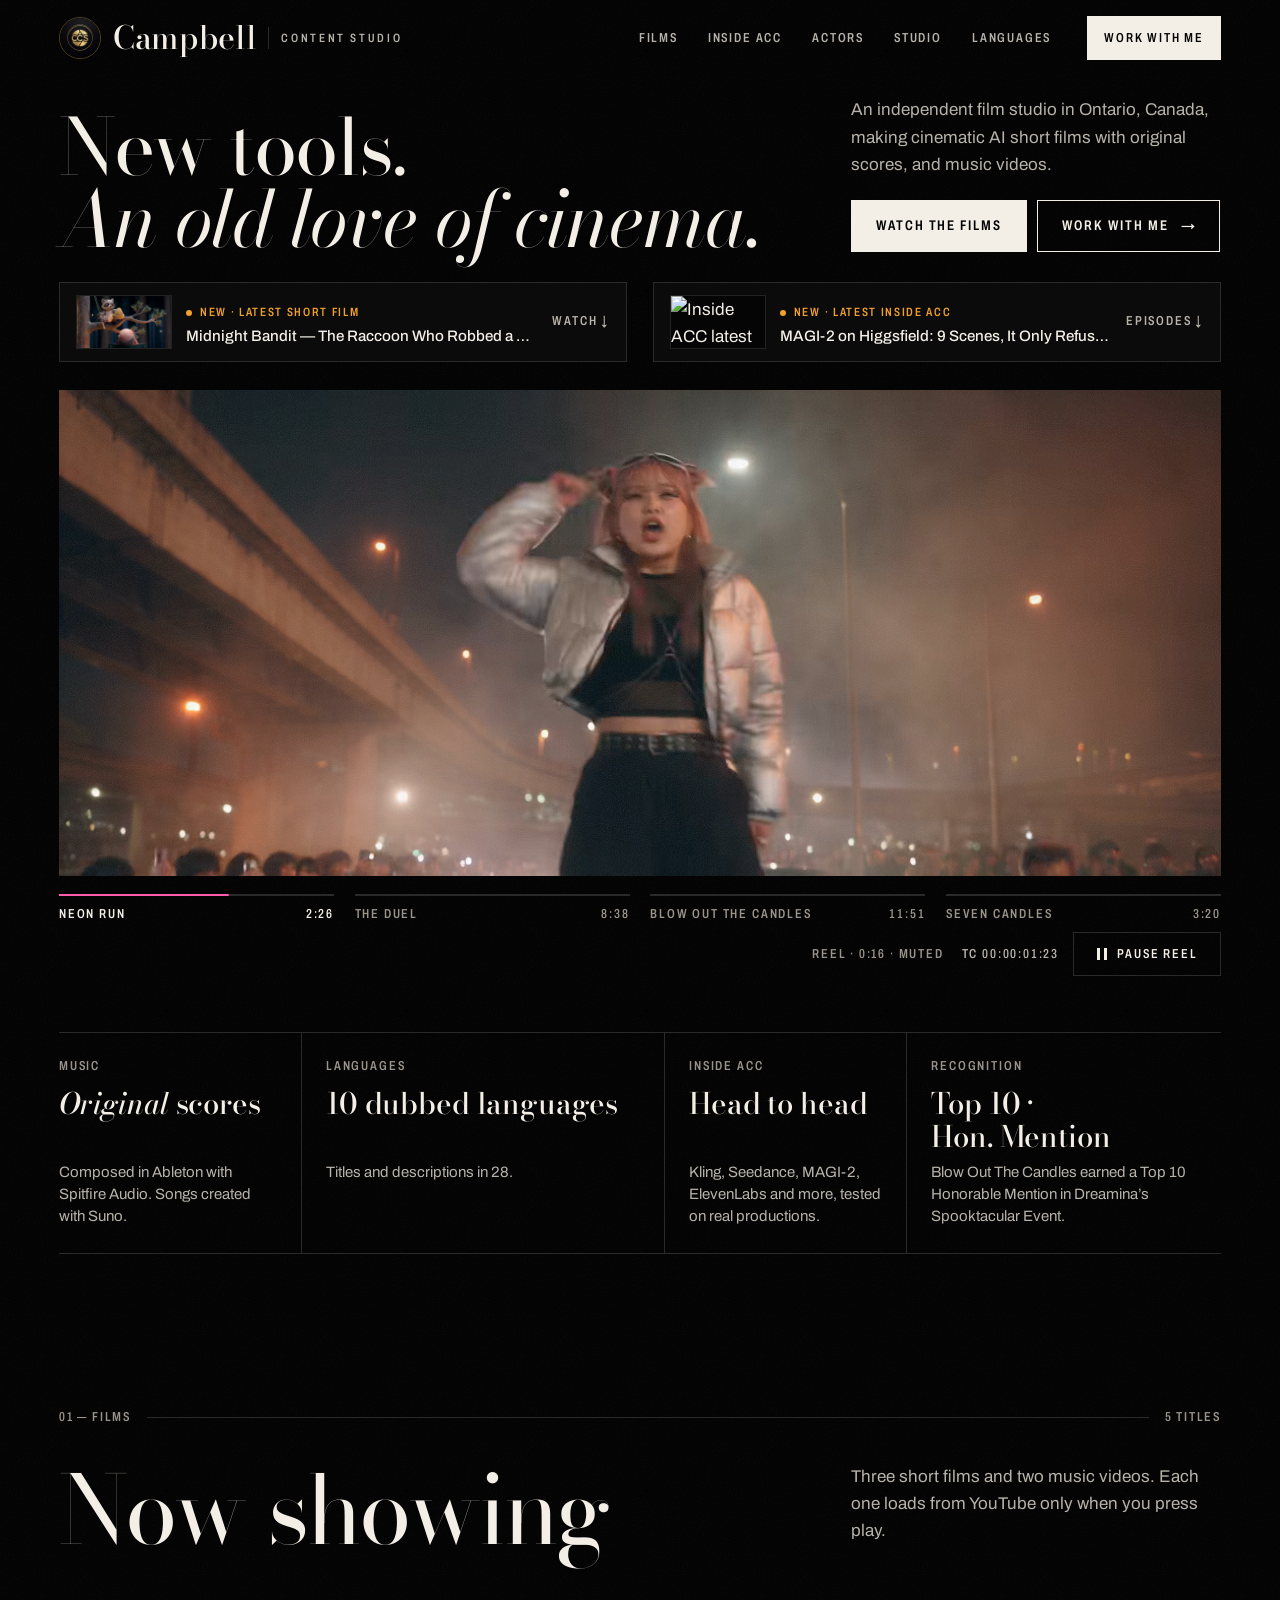
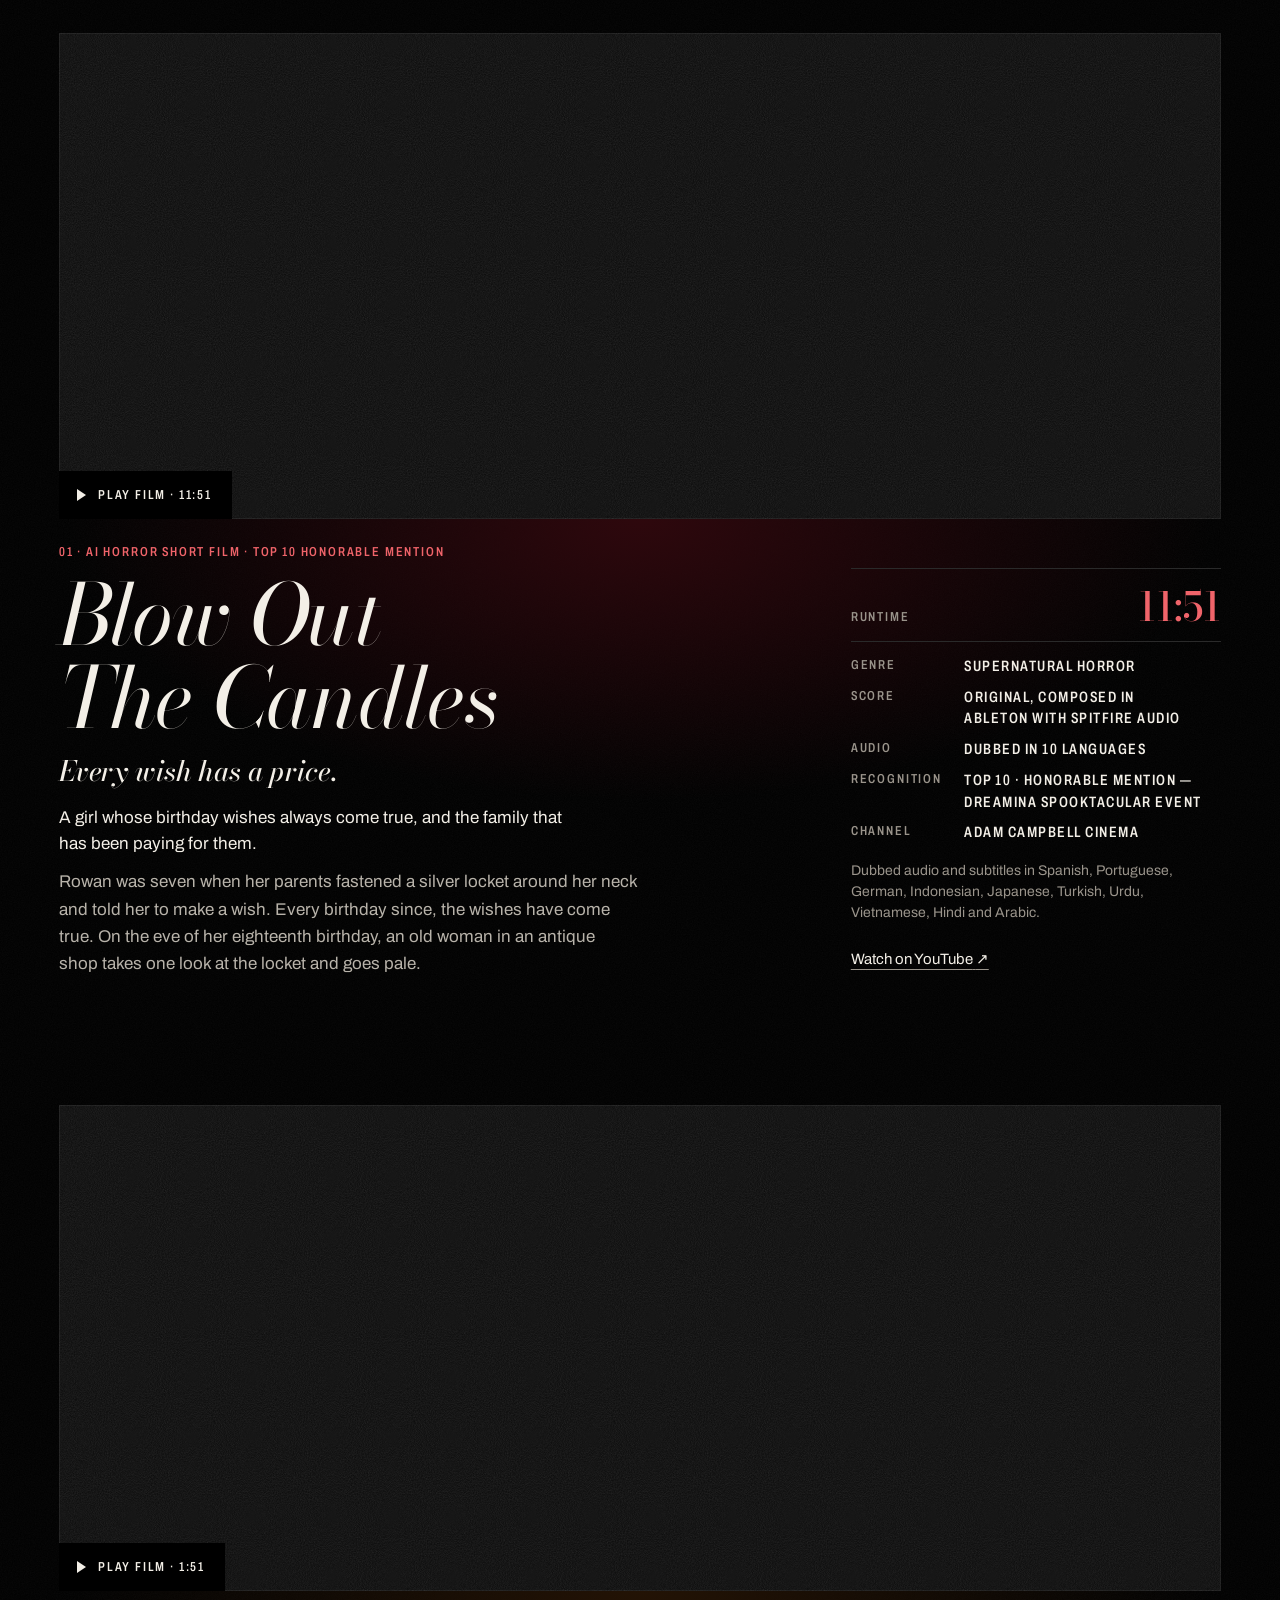
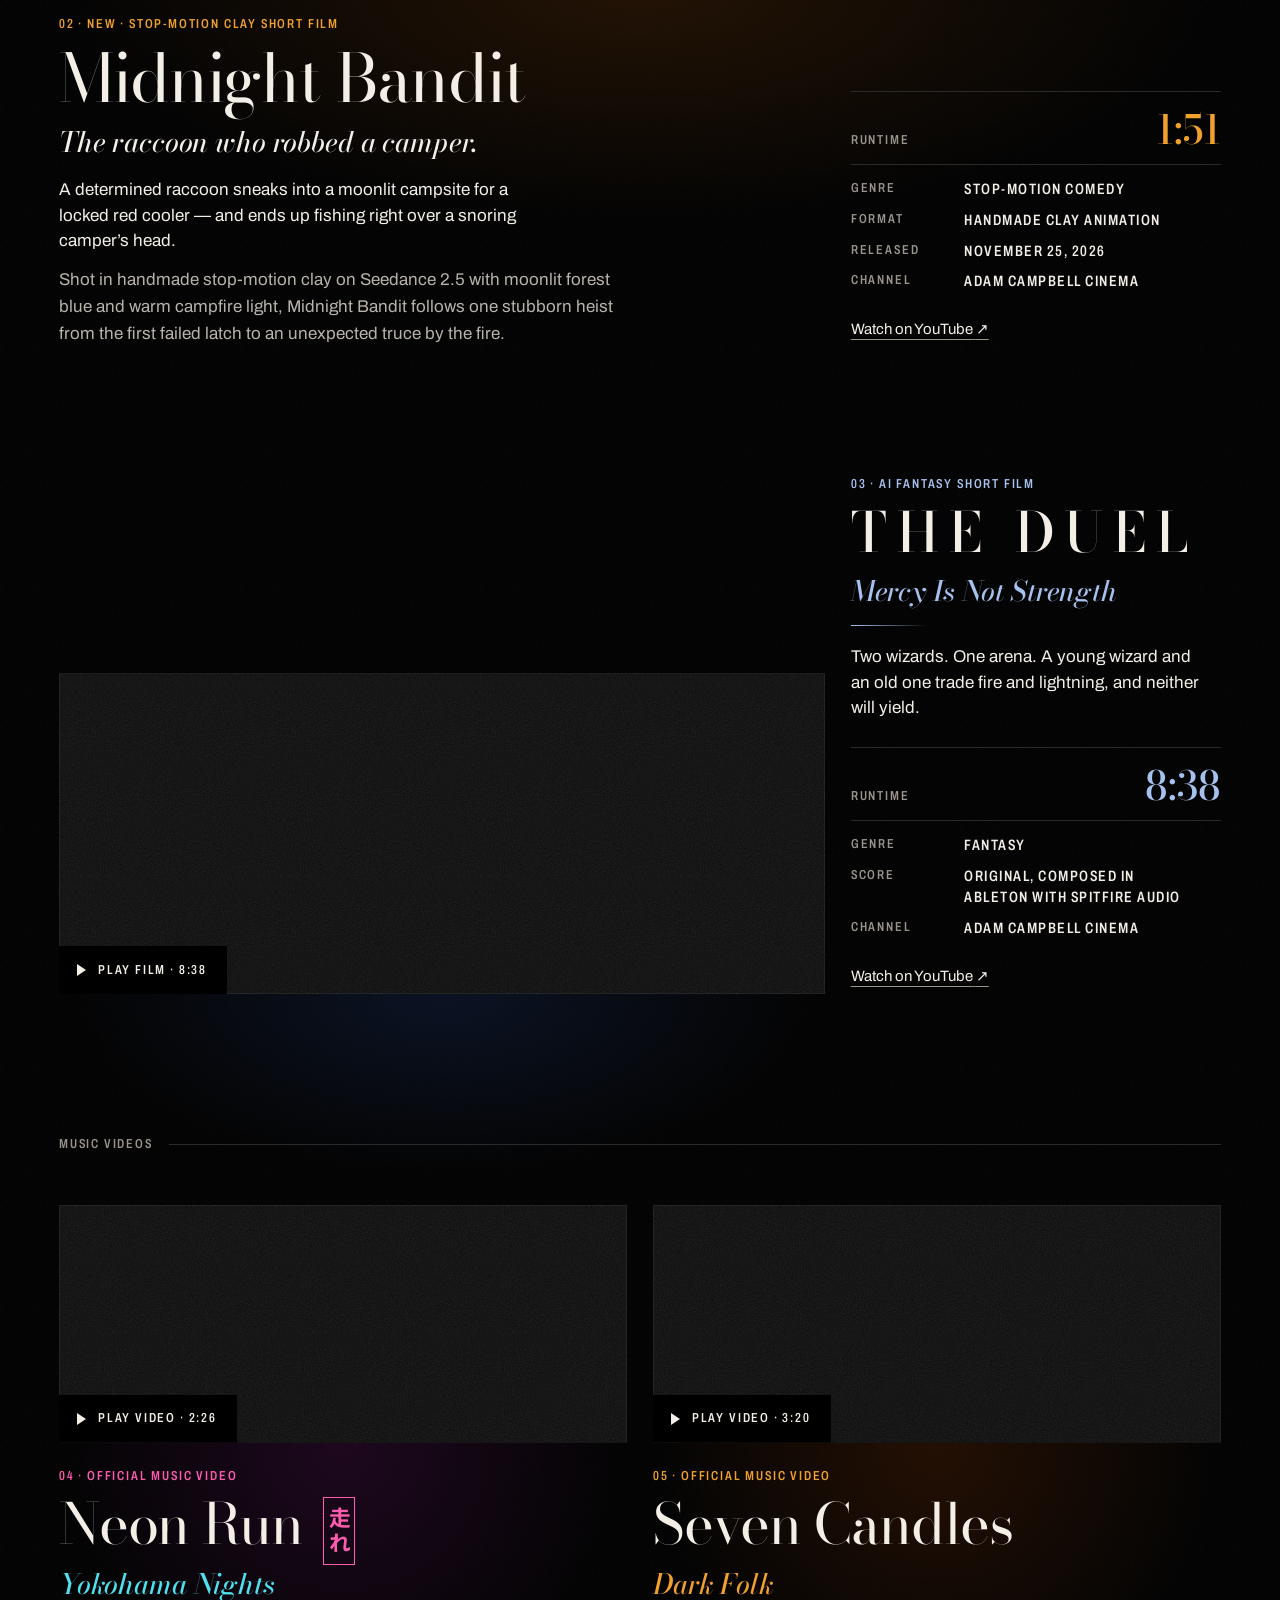
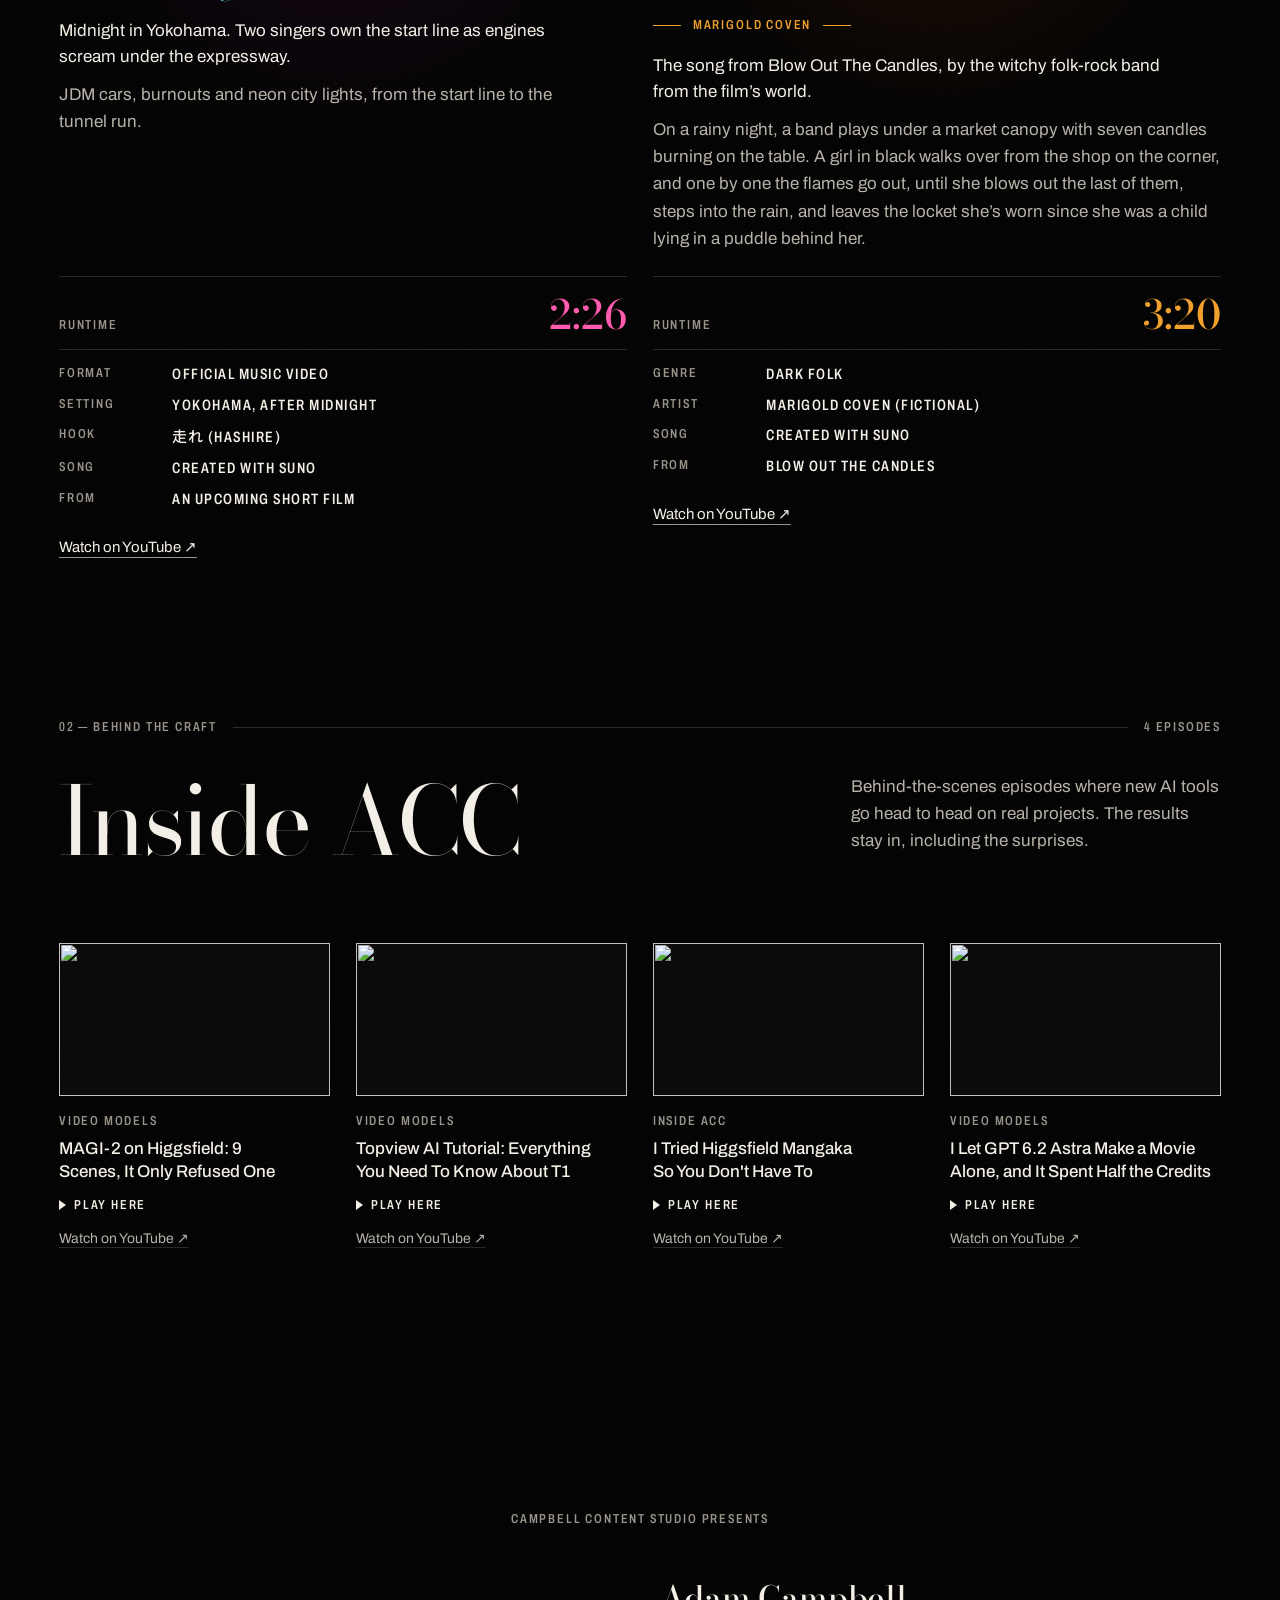
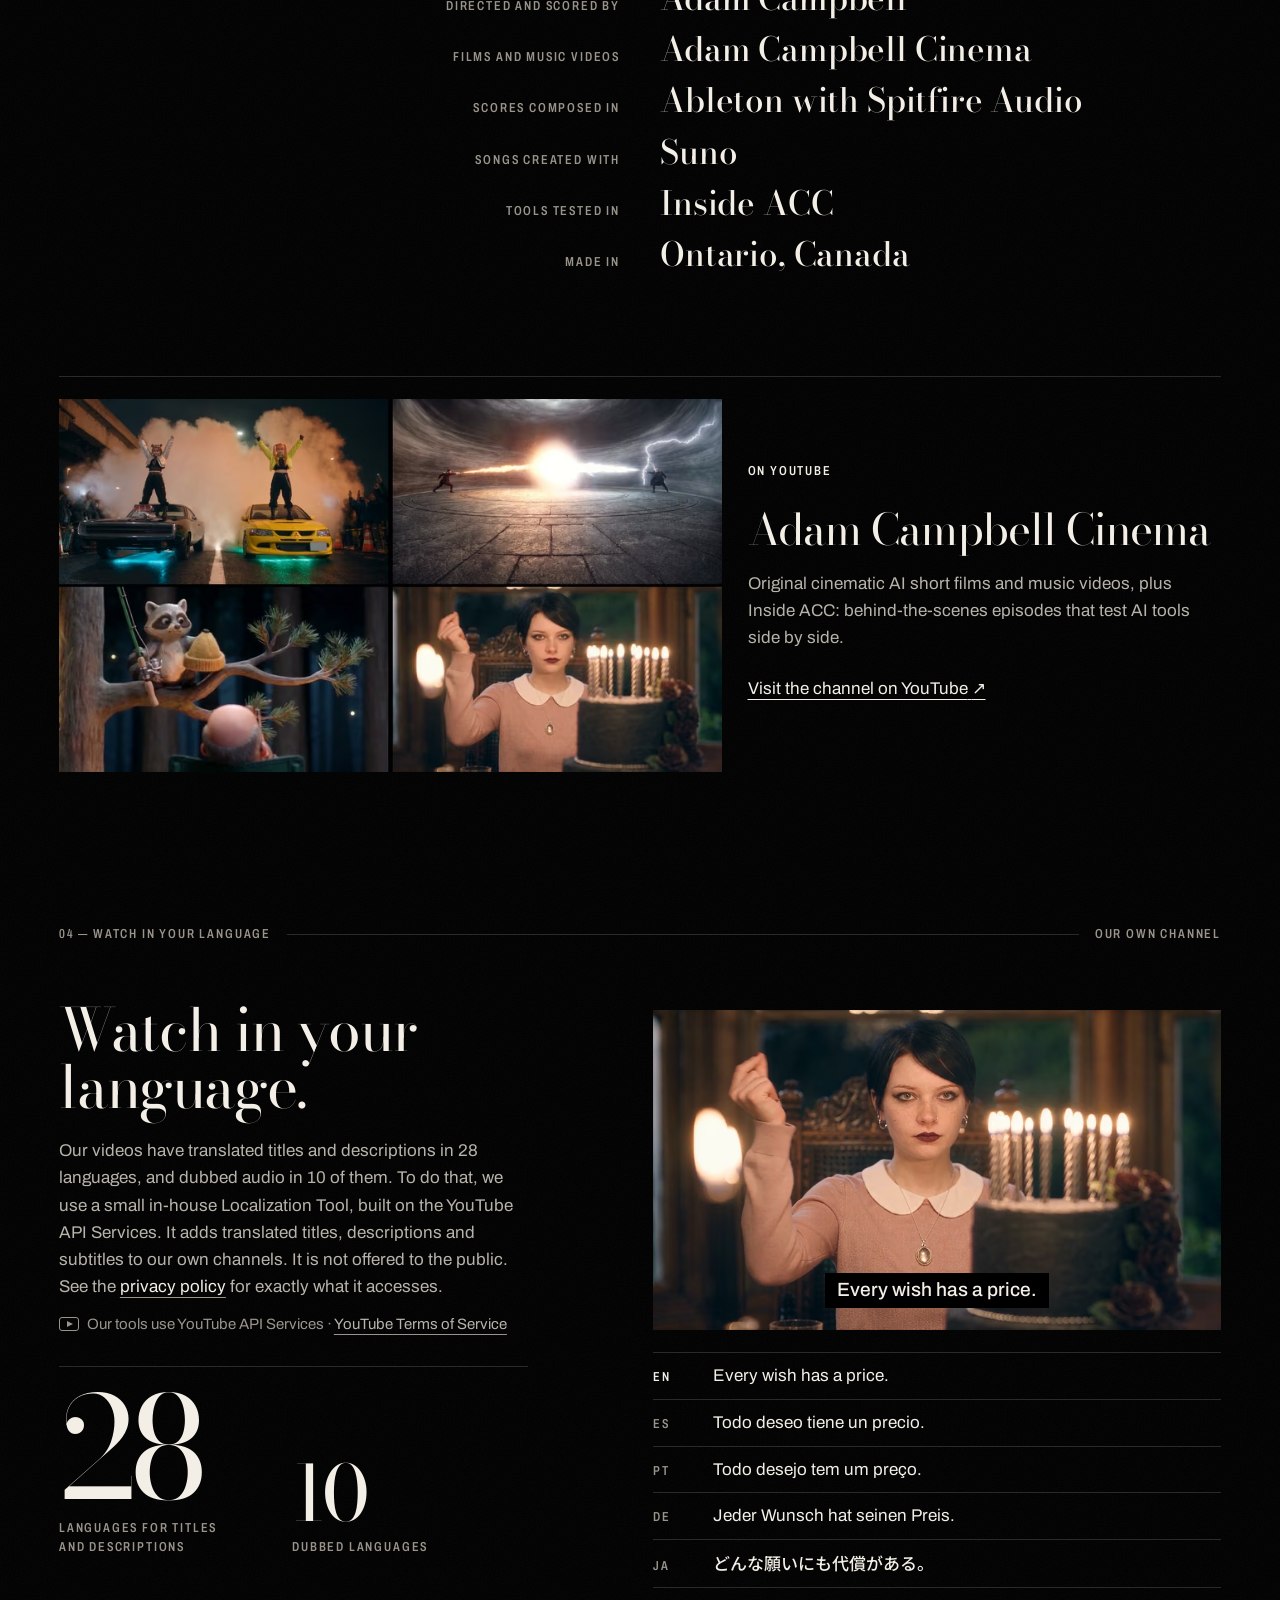
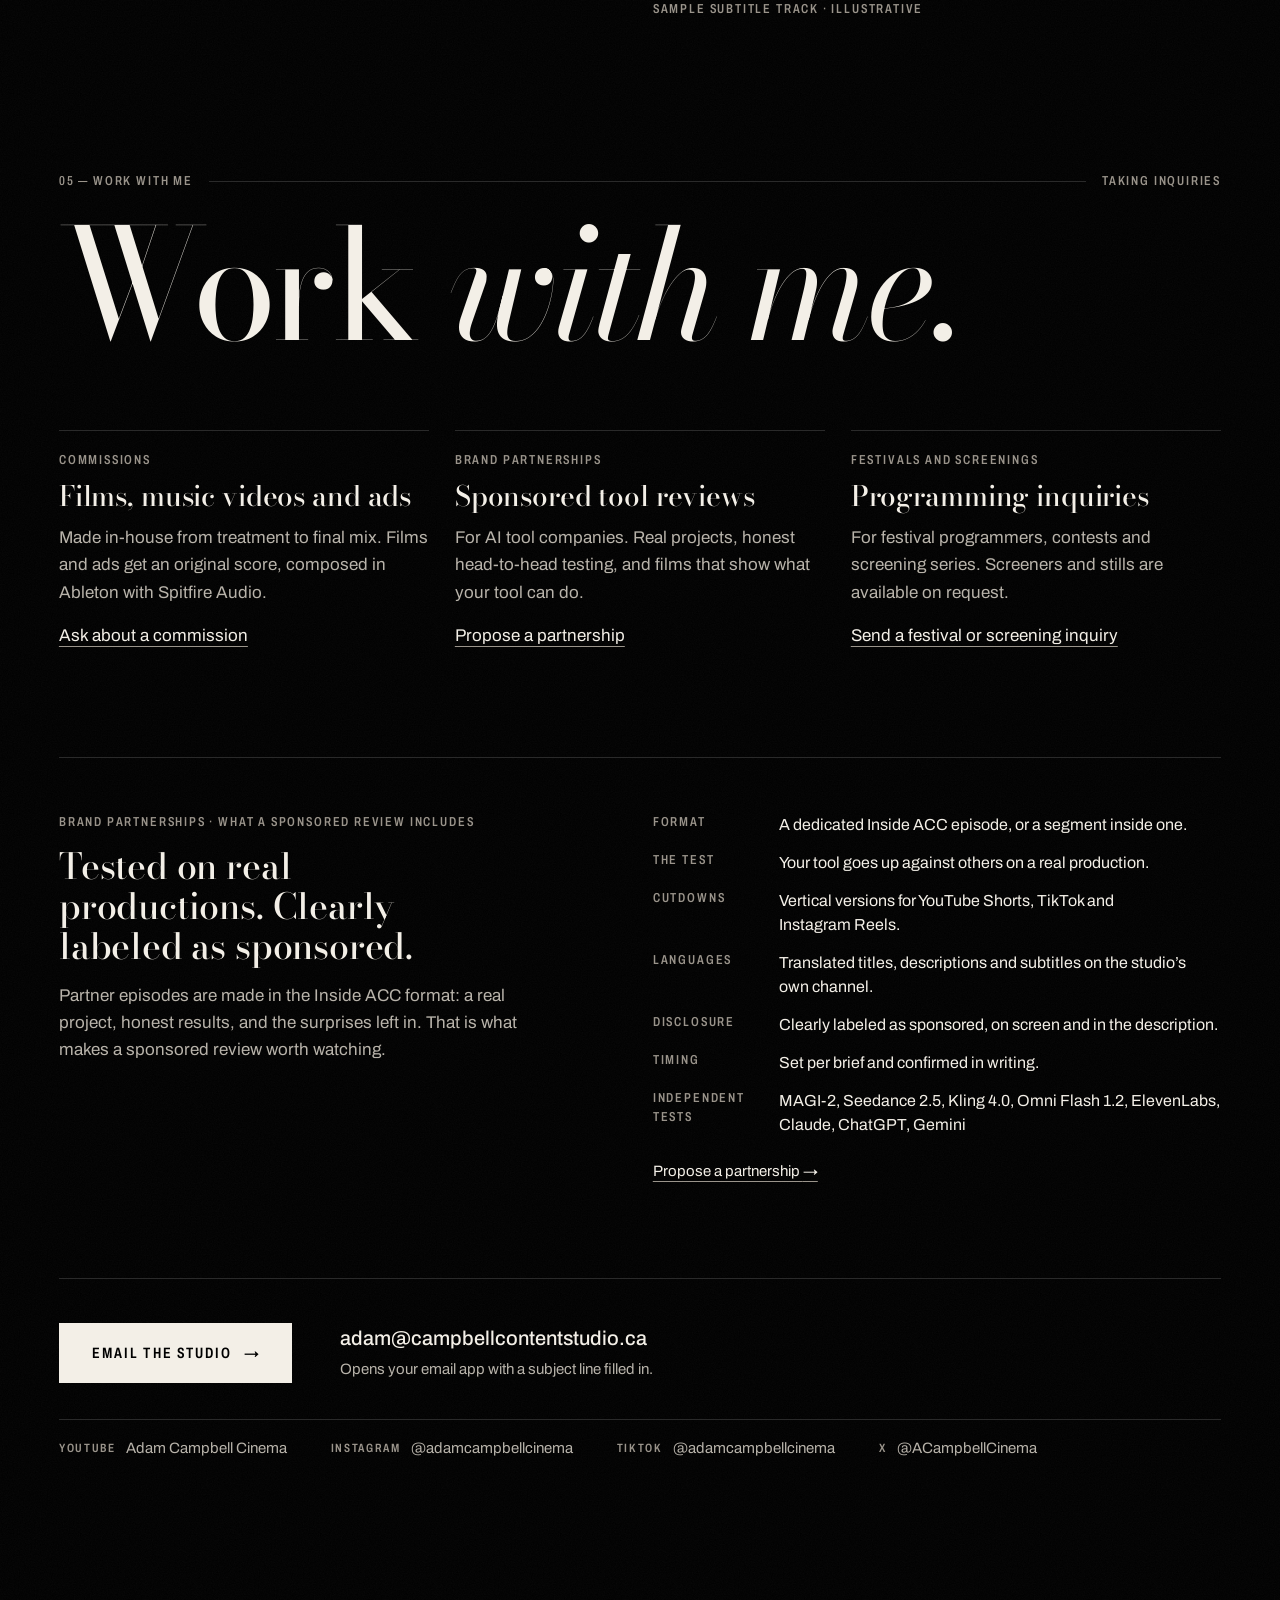
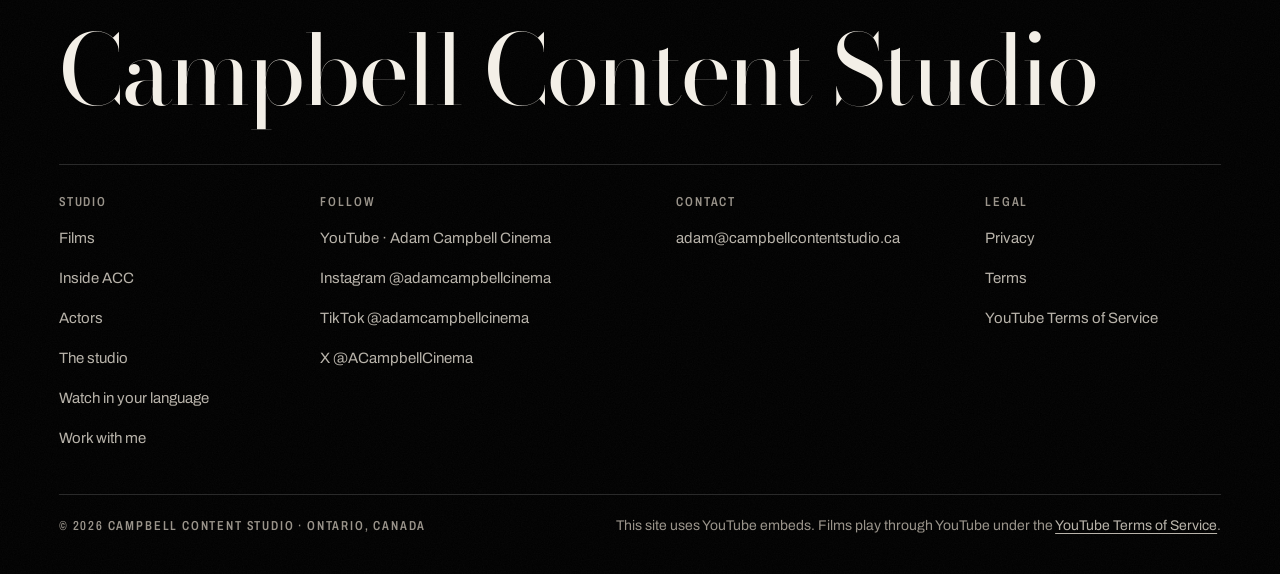
==== commit bf26cc75: "Add 34-actor ACC Repertory Company page and navigation links" ====
--- a/index.html
+++ b/index.html
@@ -168,6 +168,7 @@
     <nav aria-label="Primary" class="nav-links">
       <a class="billing" href="#films">Films</a>
       <a class="billing" href="#inside-acc">Inside ACC</a>
+      <a class="billing" href="actors.html">Actors</a>
       <a class="billing" href="#studio">Studio</a>
       <a class="billing" href="#languages">Languages</a>
       <a class="billing btn-sm" href="#work">Work with me</a>
@@ -186,6 +187,7 @@
     <ul class="mp-list wrap">
       <li><a class="serif-m" href="#films">Films</a></li>
       <li><a class="serif-m" href="#inside-acc">Inside ACC</a></li>
+      <li><a class="serif-m" href="actors.html">Actors</a></li>
       <li><a class="serif-m" href="#studio">The studio</a></li>
       <li><a class="serif-m" href="#languages">Languages</a></li>
       <li><a class="serif-m" href="#work">Work with me</a></li>
@@ -655,7 +657,7 @@
   <footer class="foot wrap" id="site-footer">
     <p class="foot-mark display">Campbell Content Studio</p>
     <div class="foot-cols">
-      <nav class="fc-studio" aria-labelledby="fc1"><h2 id="fc1" class="billing">Studio</h2><ul><li><a href="#films">Films</a></li><li><a href="#inside-acc">Inside ACC</a></li><li><a href="#studio">The studio</a></li><li><a href="#languages">Watch in your language</a></li><li><a href="#work">Work with me</a></li></ul></nav>
+      <nav class="fc-studio" aria-labelledby="fc1"><h2 id="fc1" class="billing">Studio</h2><ul><li><a href="#films">Films</a></li><li><a href="#inside-acc">Inside ACC</a></li><li><a href="actors.html">Actors</a></li><li><a href="#studio">The studio</a></li><li><a href="#languages">Watch in your language</a></li><li><a href="#work">Work with me</a></li></ul></nav>
       <nav class="fc-follow" aria-labelledby="fc2"><h2 id="fc2" class="billing">Follow</h2><ul><li><a href="https://www.youtube.com/@AdamCampbellCinema">YouTube · Adam Campbell Cinema</a></li><li><a href="https://www.instagram.com/adamcampbellcinema/">Instagram @adamcampbellcinema</a></li><li><a href="https://www.tiktok.com/@adamcampbellcinema">TikTok @adamcampbellcinema</a></li><li><a href="https://x.com/ACampbellCinema">X @ACampbellCinema</a></li></ul></nav>
       <nav class="fc-contact" aria-labelledby="fc3"><h2 id="fc3" class="billing">Contact</h2><ul><li><a href="mailto:adam@campbellcontentstudio.ca?subject=Project%20inquiry%20%E2%80%94%20Campbell%20Content%20Studio">adam@campbellcontentstudio.ca</a></li></ul></nav>
       <nav class="fc-legal" aria-labelledby="fc4"><h2 id="fc4" class="billing">Legal</h2><ul><li><a href="privacy.html">Privacy</a></li><li><a href="terms.html">Terms</a></li><li><a href="https://www.youtube.com/t/terms">YouTube Terms of Service</a></li></ul></nav>
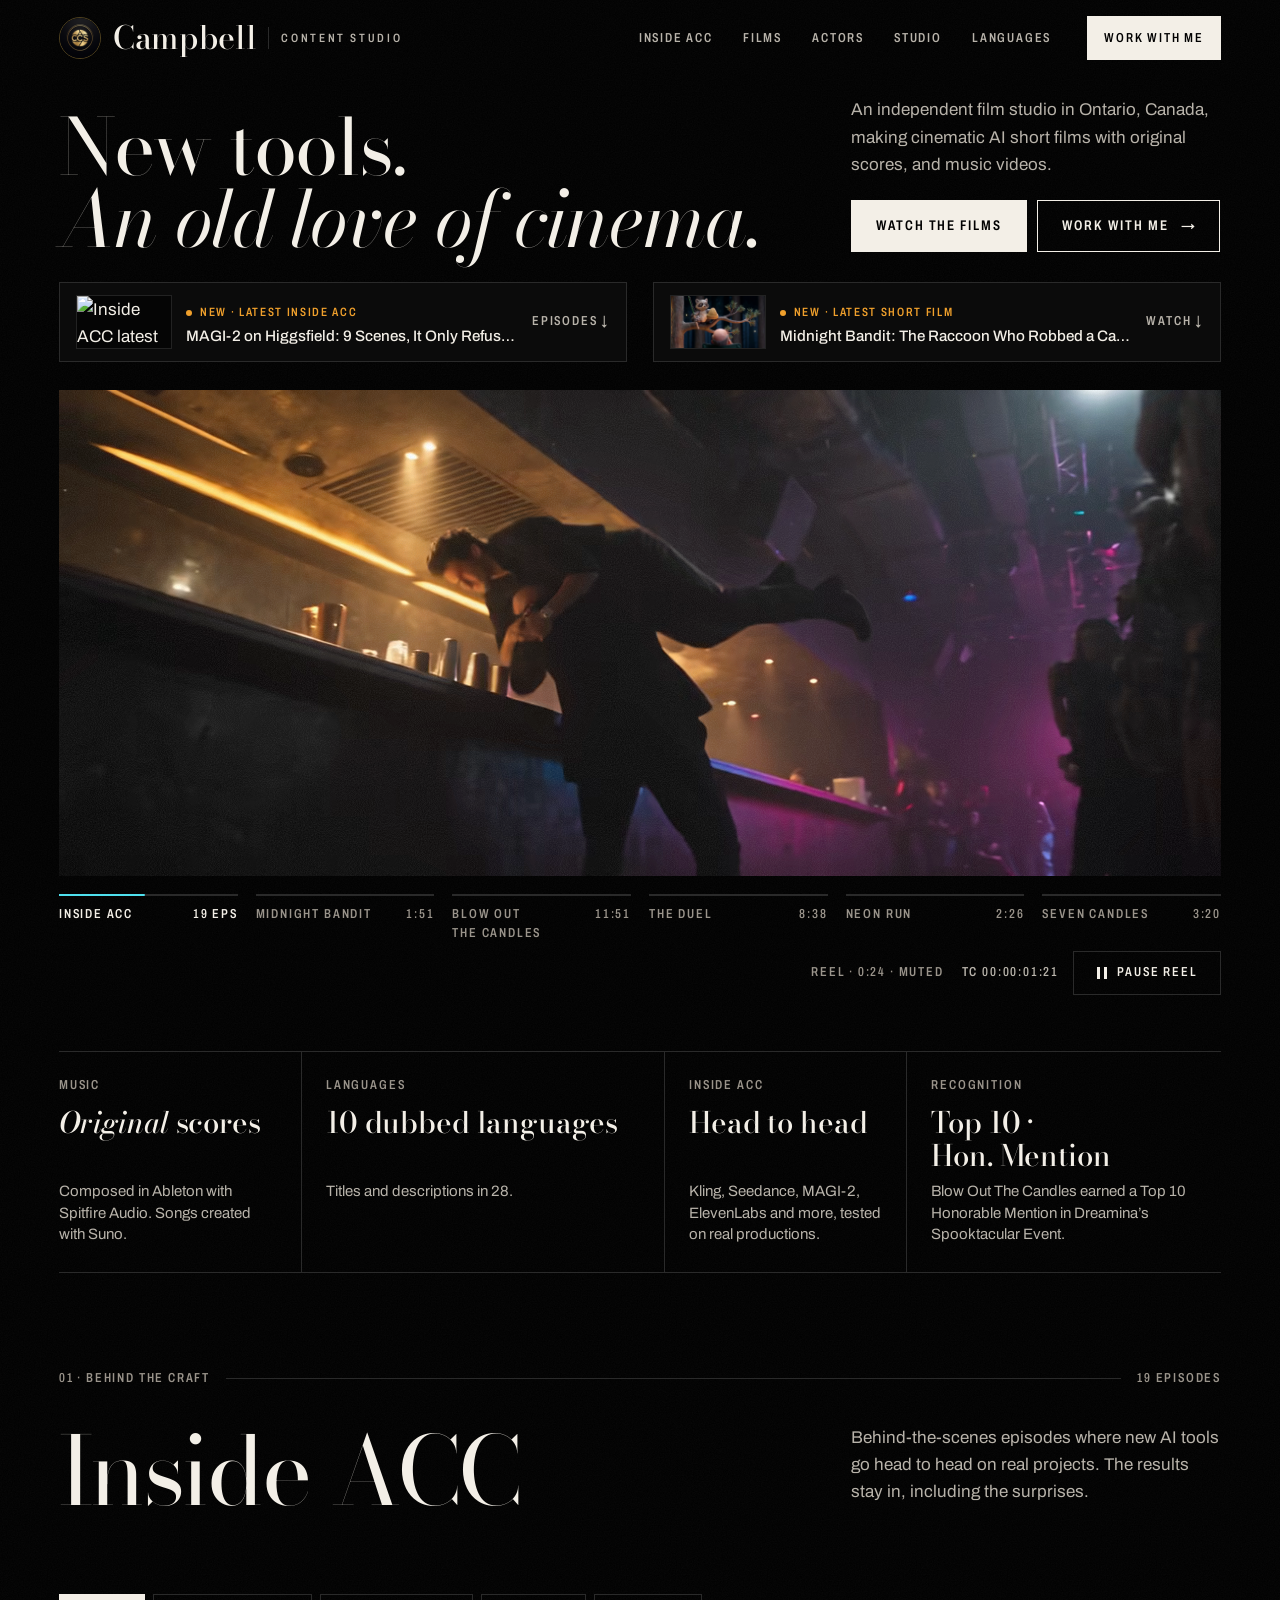
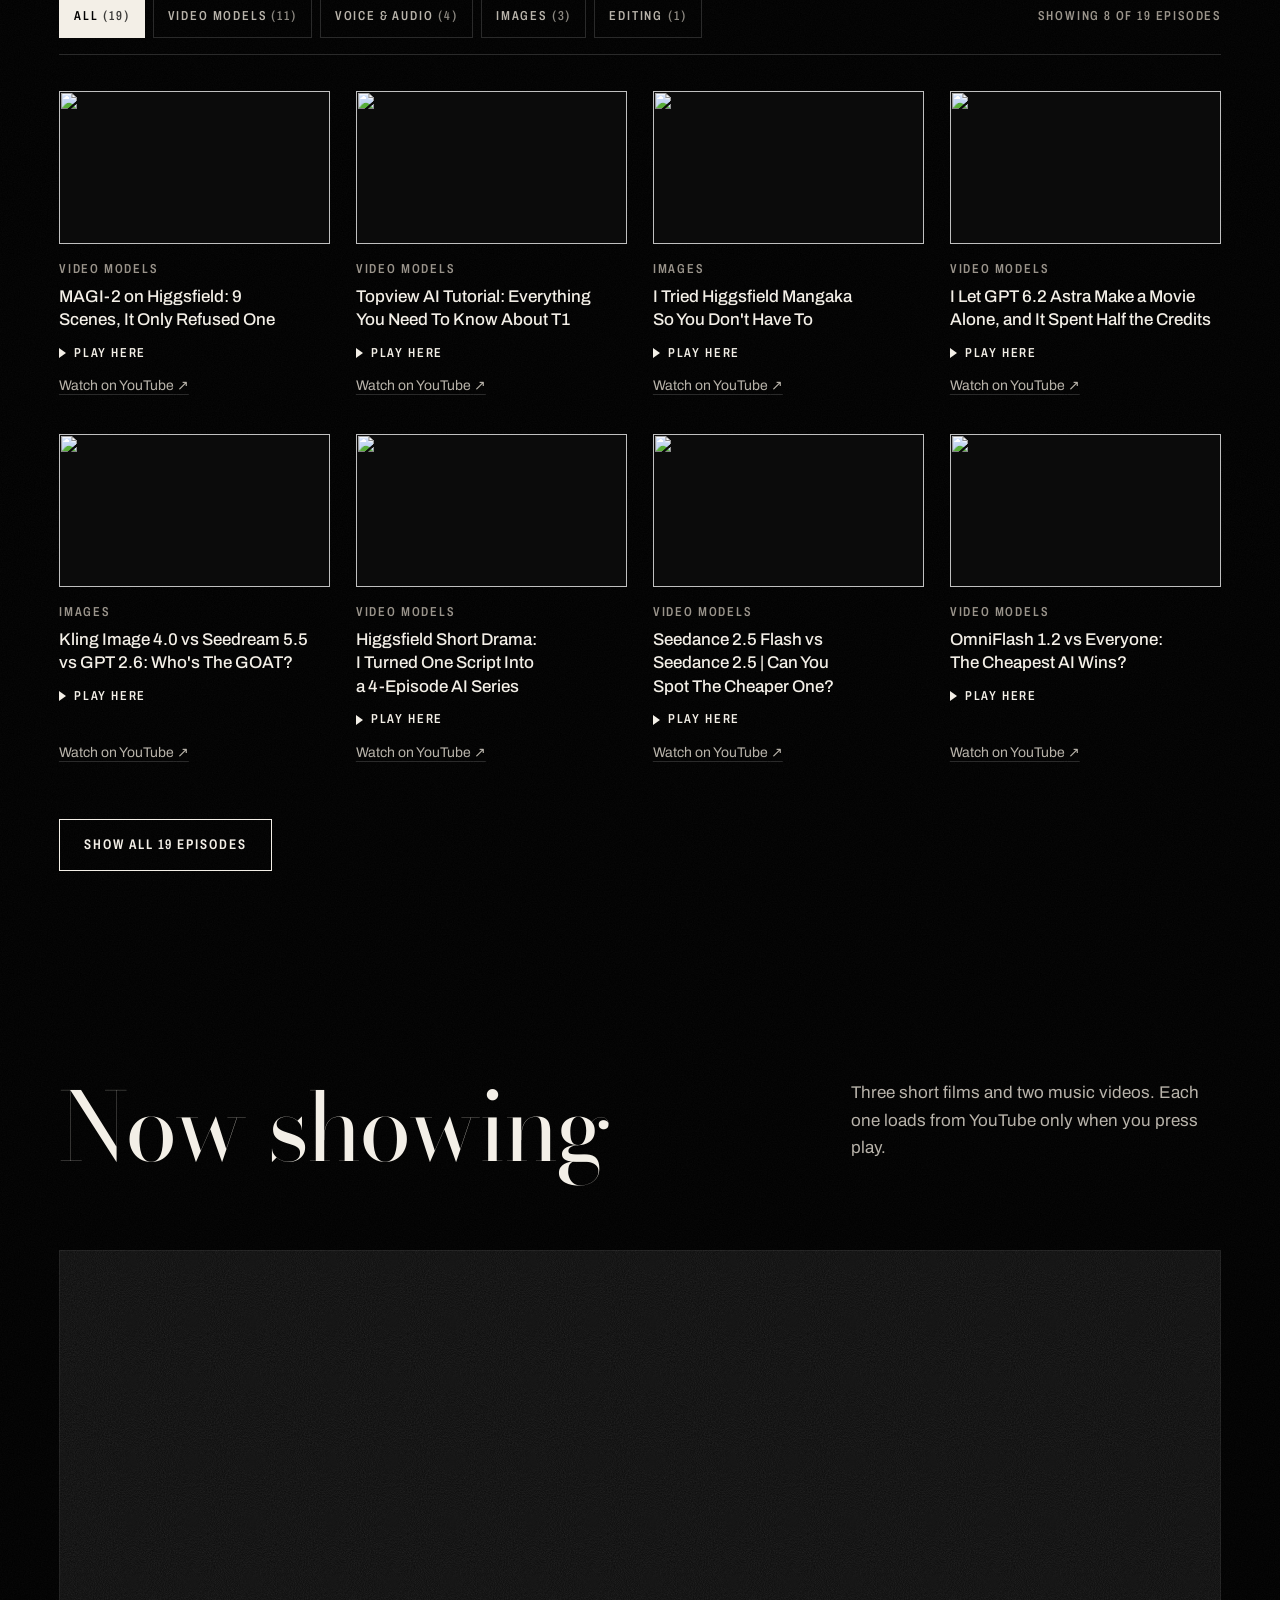
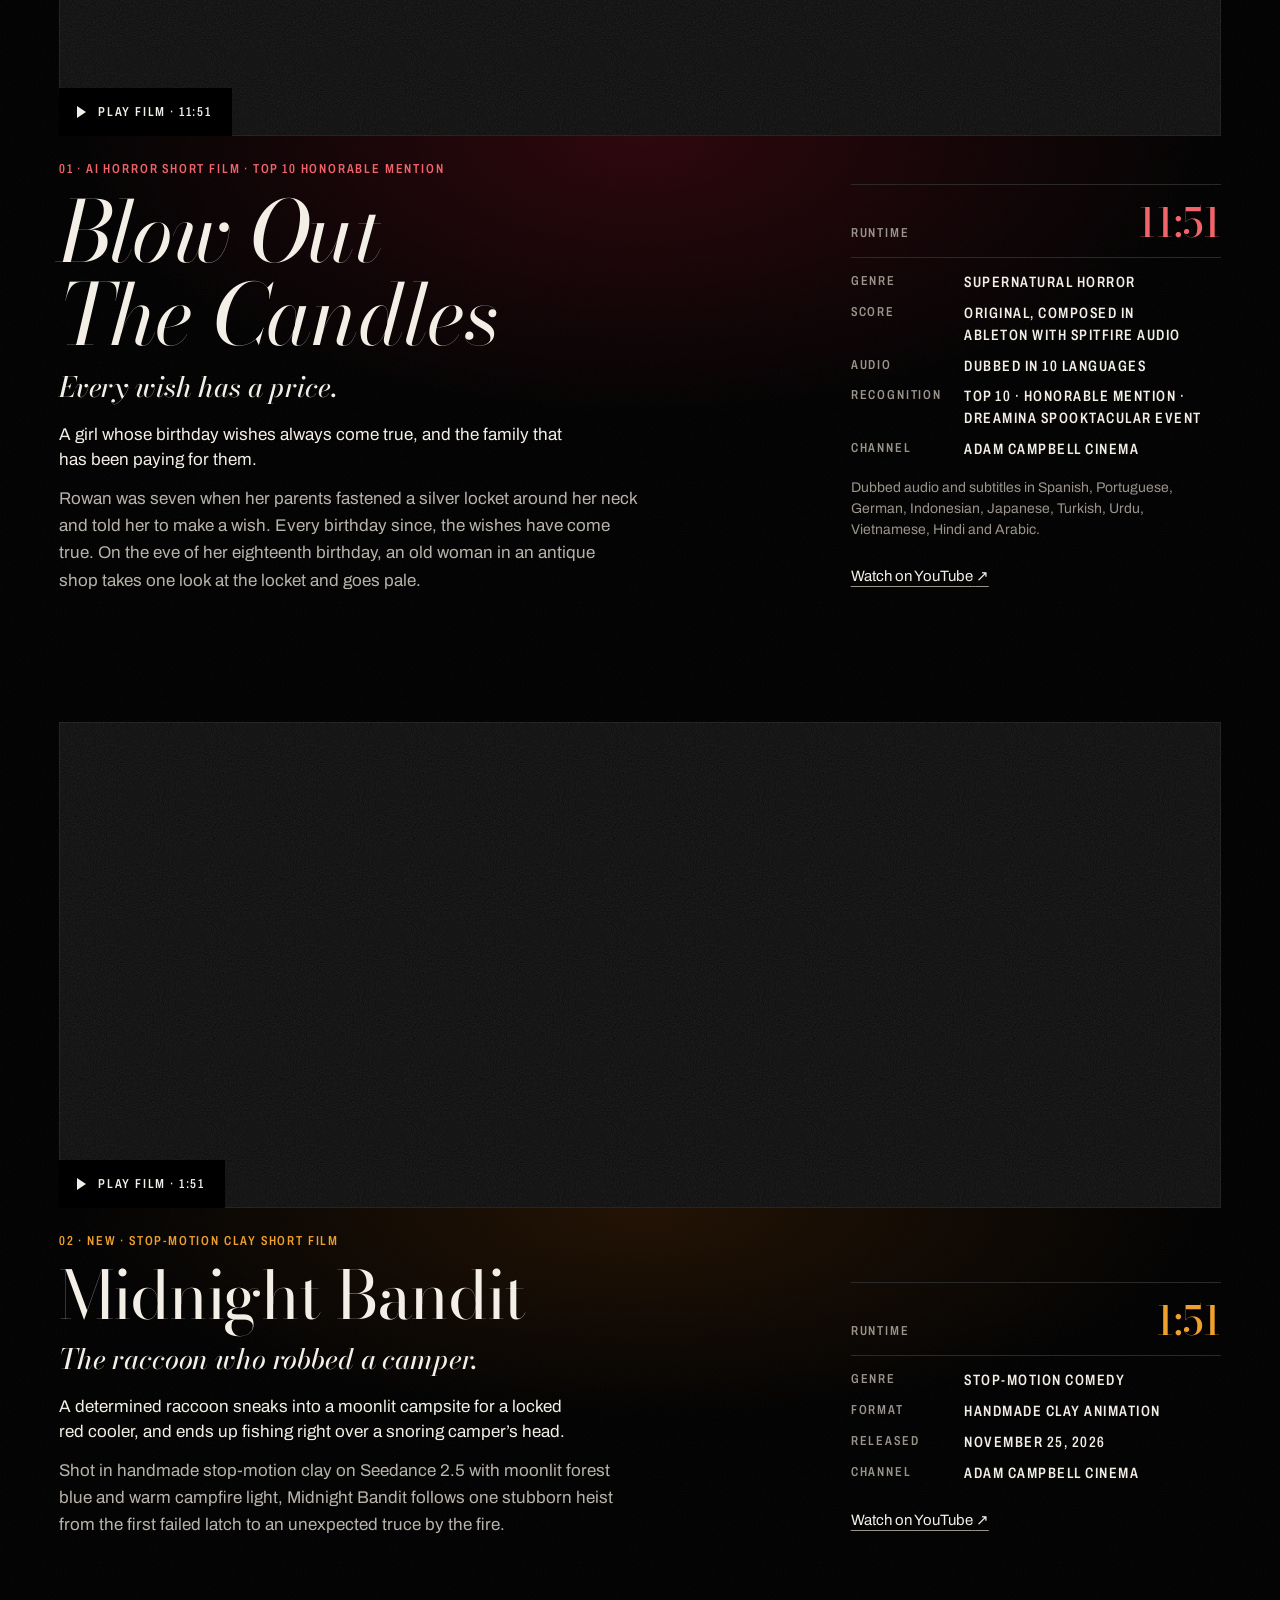
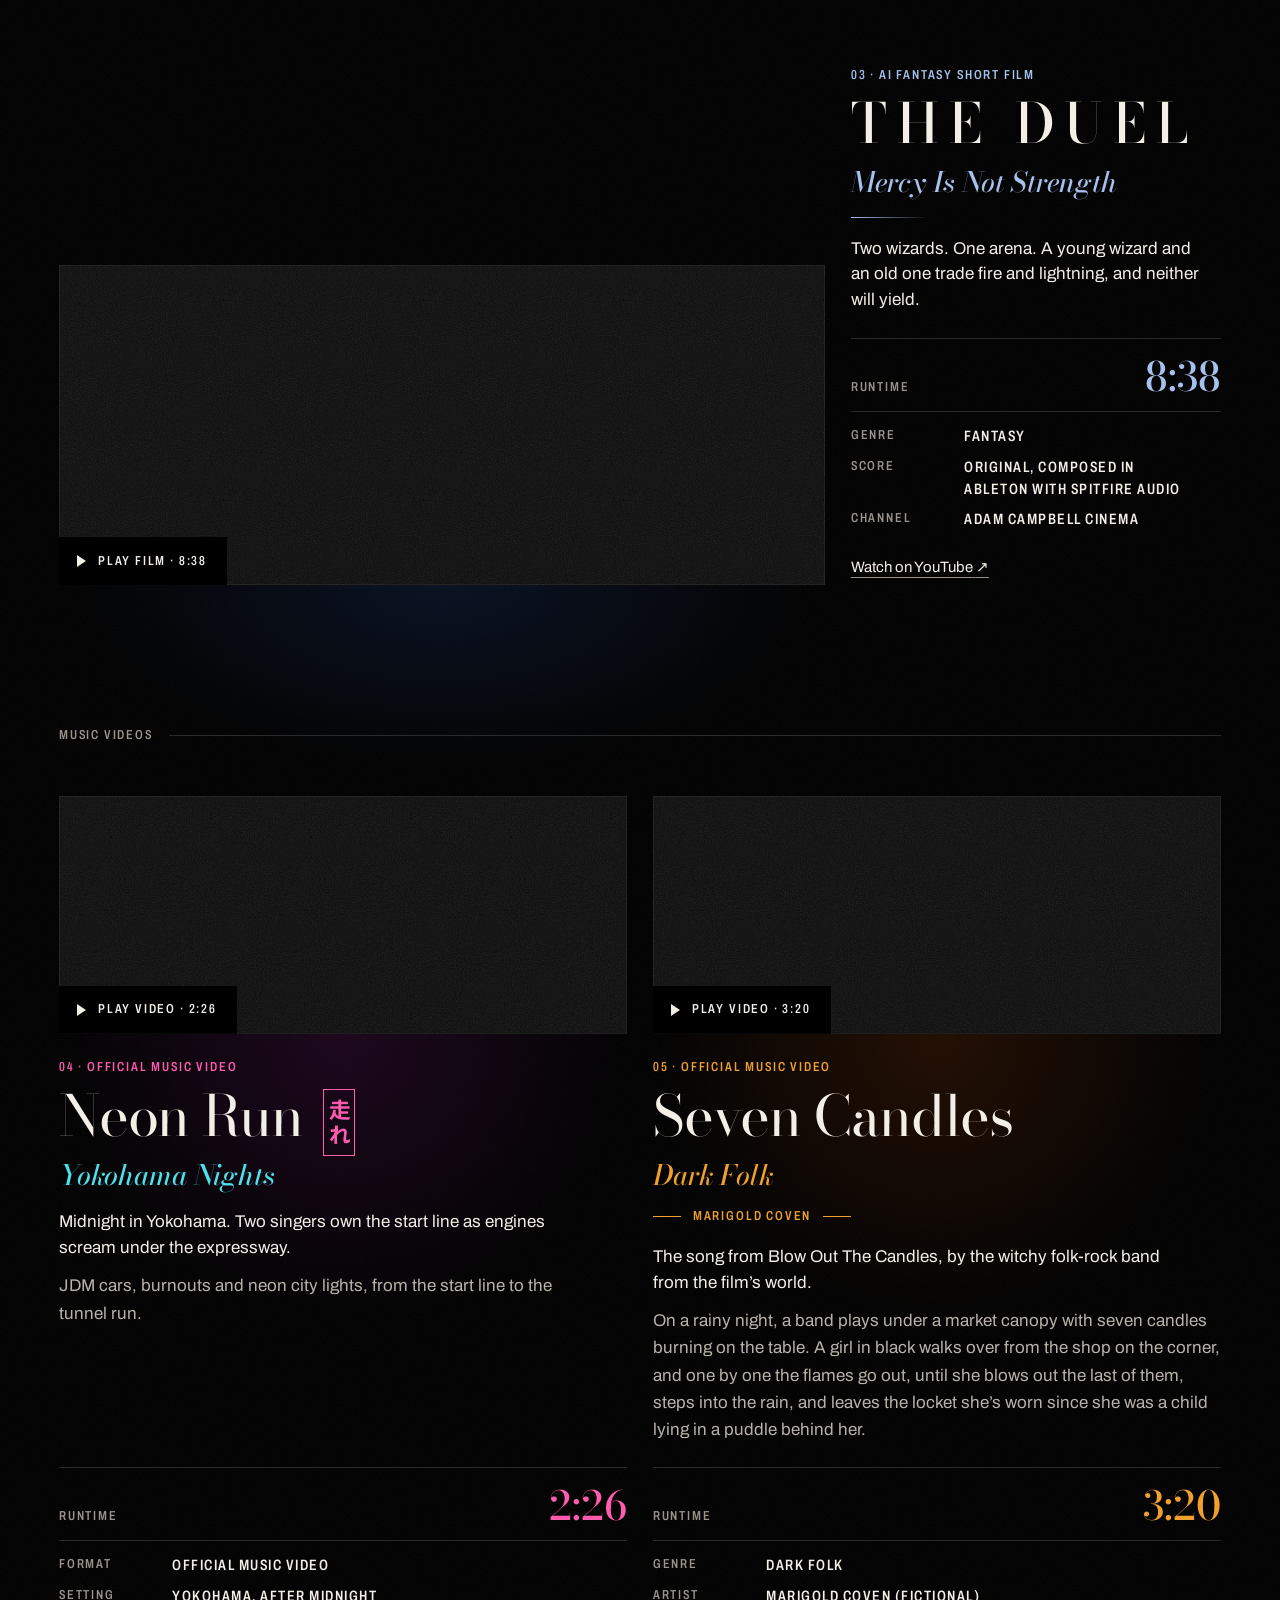
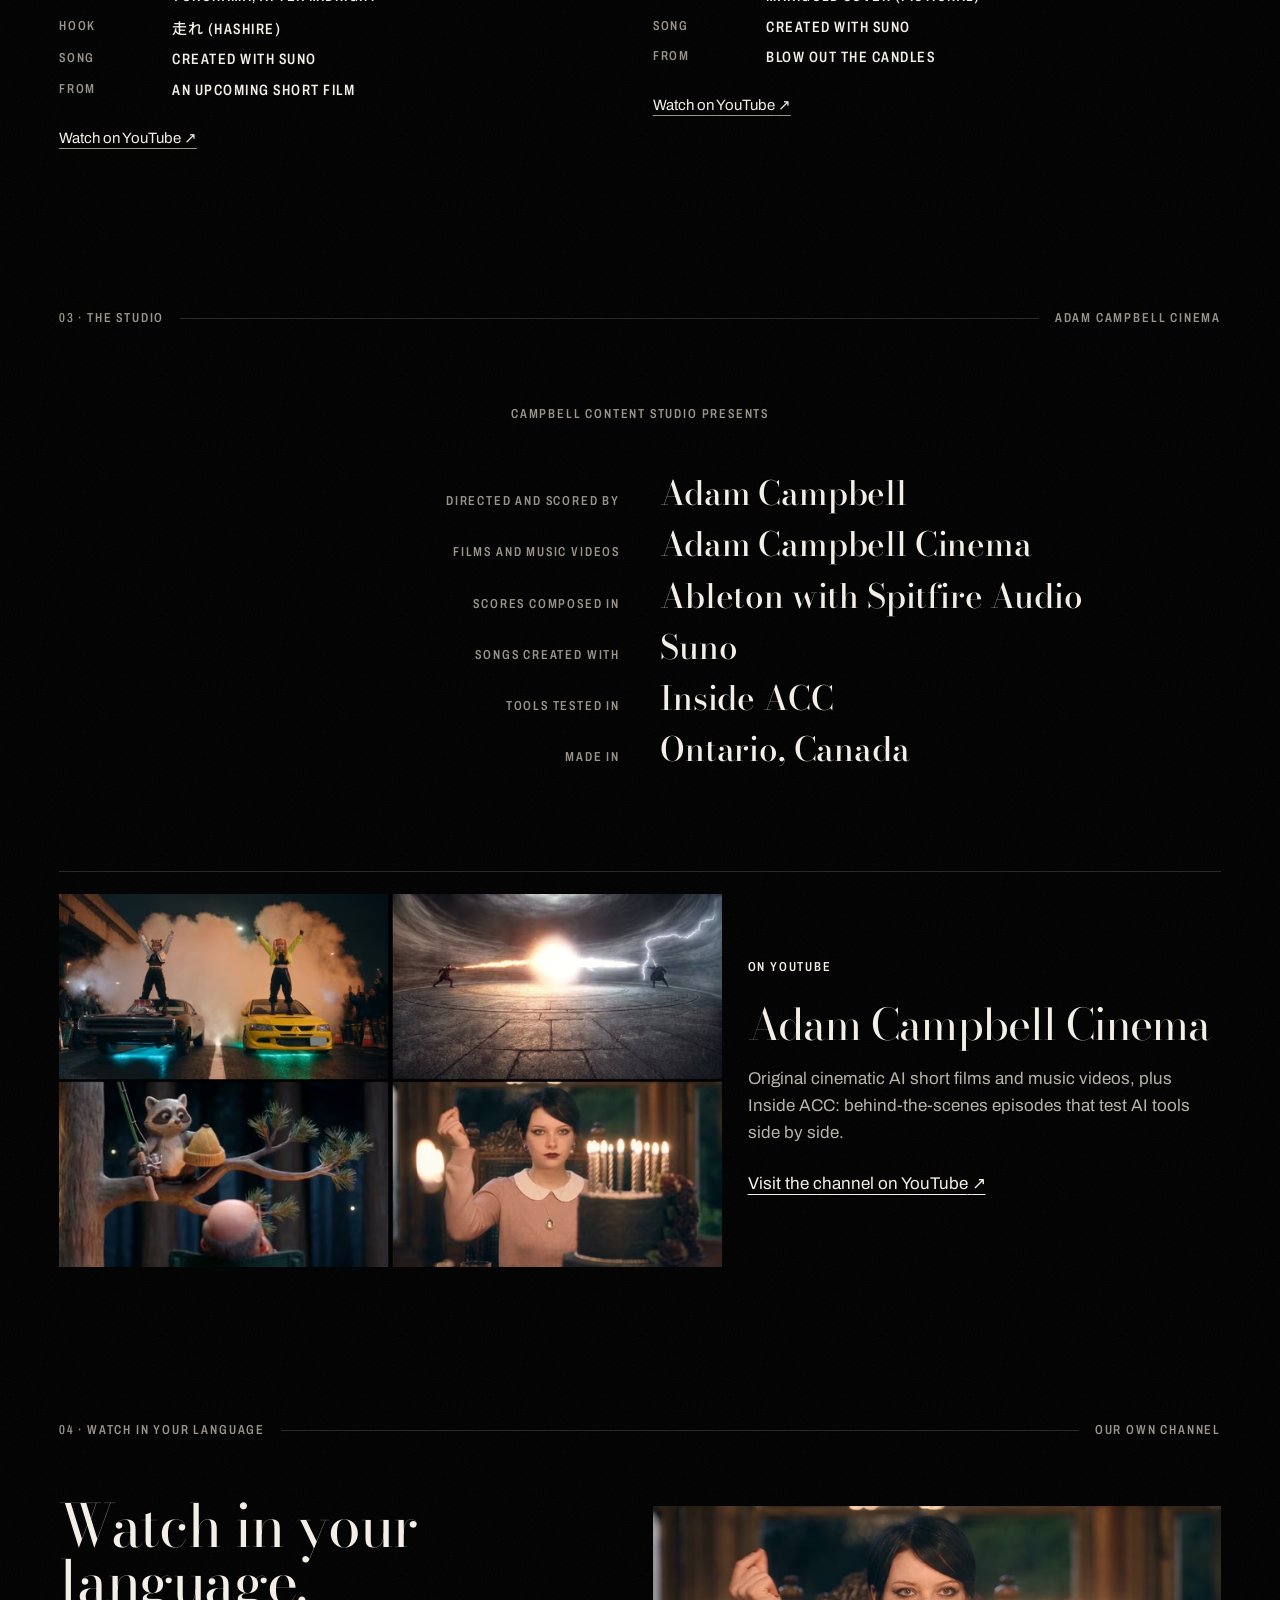
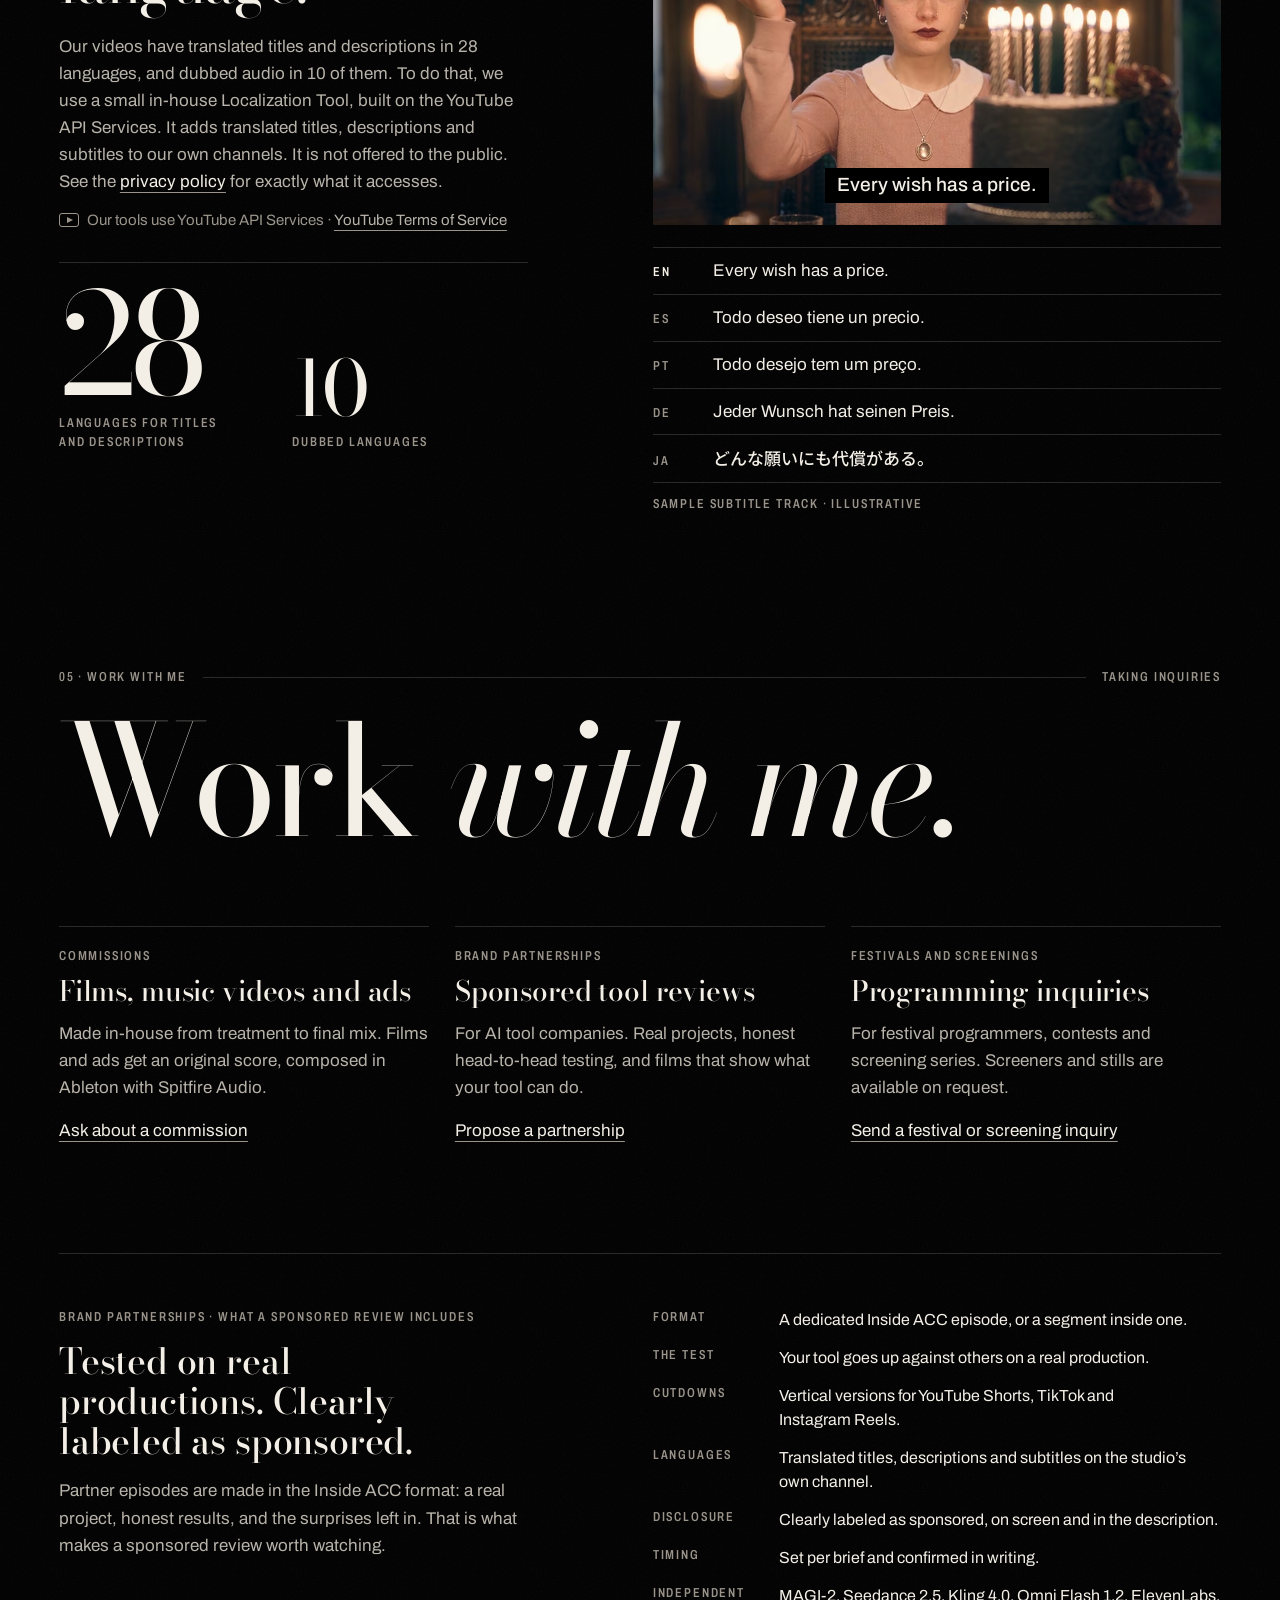
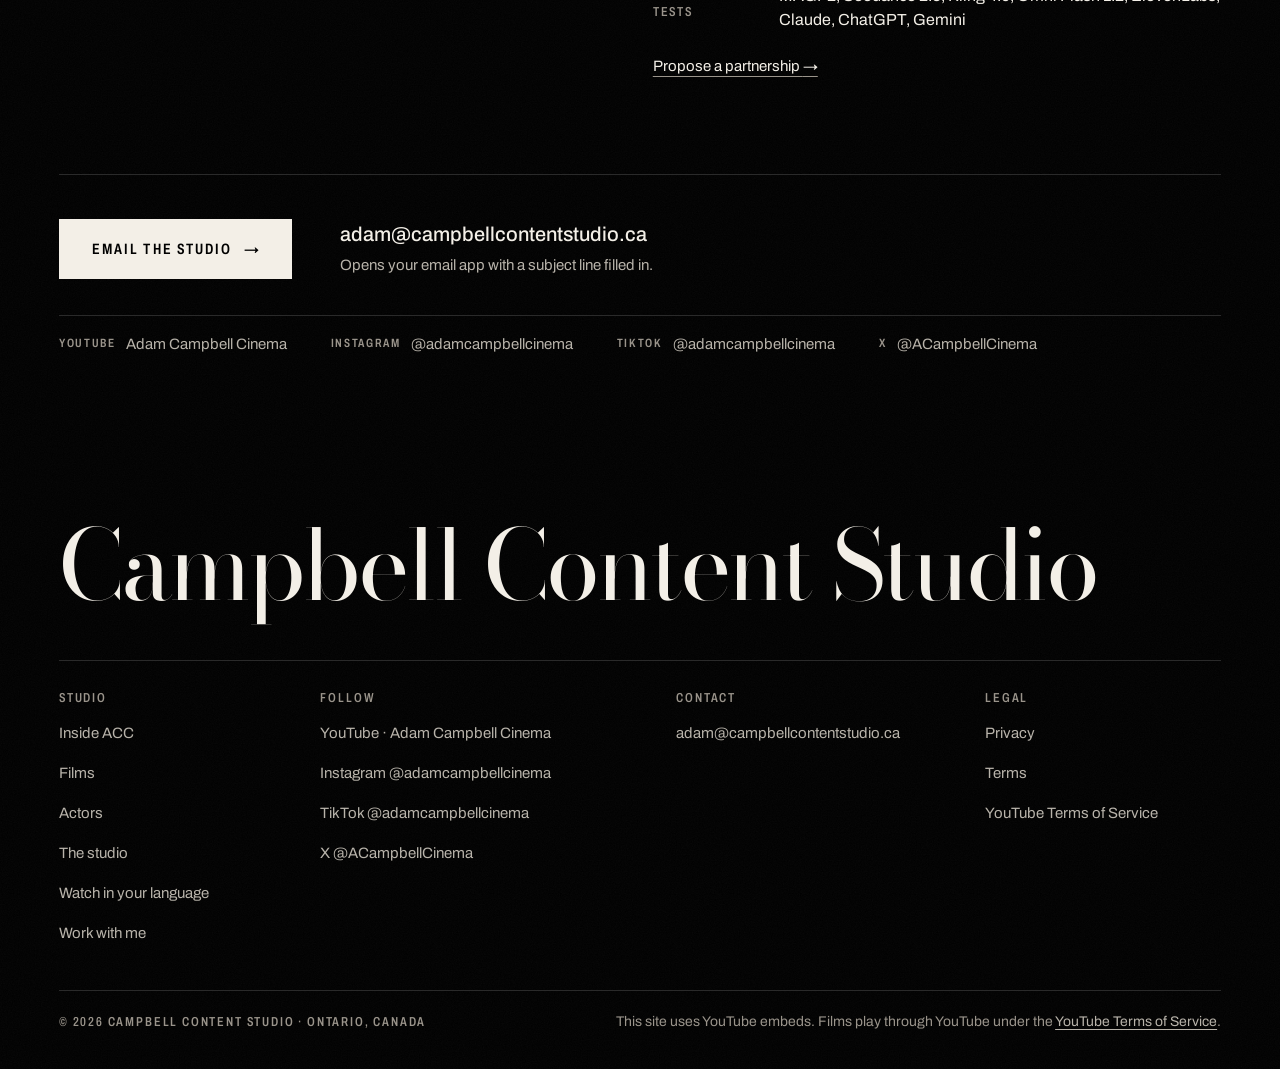
==== commit 1f35e42c: "Upgrade 24s hero reel, promote Inside ACC to top, show all 19+ episodes" ====
--- a/index.html
+++ b/index.html
@@ -166,8 +166,8 @@
       <img class="wm-logo" src="assets/icons/ccs-logo-88.png" width="42" height="42" alt="Campbell Content Studio"><span class="wm-text"><span class="wm-main">Campbell</span><span class="wm-rule" aria-hidden="true"></span><span class="wm-sub billing">Content Studio</span></span>
     </a>
     <nav aria-label="Primary" class="nav-links">
+      <a class="billing" href="#inside-acc">Inside ACC</a>
       <a class="billing" href="#films">Films</a>
-      <a class="billing" href="#inside-acc">Inside ACC</a>
       <a class="billing" href="actors.html">Actors</a>
       <a class="billing" href="#studio">Studio</a>
       <a class="billing" href="#languages">Languages</a>
@@ -185,8 +185,8 @@
       <button class="menu-close menu-btn billing" type="button">Close</button>
     </div>
     <ul class="mp-list wrap">
+      <li><a class="serif-m" href="#inside-acc">Inside ACC</a></li>
       <li><a class="serif-m" href="#films">Films</a></li>
-      <li><a class="serif-m" href="#inside-acc">Inside ACC</a></li>
       <li><a class="serif-m" href="actors.html">Actors</a></li>
       <li><a class="serif-m" href="#studio">The studio</a></li>
       <li><a class="serif-m" href="#languages">Languages</a></li>
@@ -216,16 +216,6 @@
 
       <!-- NEWEST CONTENT SPOTLIGHT NEAR TOP -->
       <div class="wrap fresh-bar" aria-label="Latest releases">
-        <a class="fresh-card" href="#film-bandit">
-          <div class="fresh-left">
-            <img class="fresh-thumb" src="assets/img/films/bandit-169-800.webp" width="800" height="450" alt="Midnight Bandit stop-motion clay still">
-            <div class="fresh-meta">
-              <p class="fresh-tag billing"><span class="fresh-dot" aria-hidden="true"></span>New · Latest Short Film</p>
-              <p class="fresh-title">Midnight Bandit — The Raccoon Who Robbed a Camper (1:51)</p>
-            </div>
-          </div>
-          <span class="fresh-arrow billing" aria-hidden="true">Watch ↓</span>
-        </a>
         <a class="fresh-card" href="#inside-acc">
           <div class="fresh-left">
             <img class="fresh-thumb" src="https://i.ytimg.com/vi/zmFUZwFPdc0/mqdefault.jpg" width="320" height="180" alt="Inside ACC latest episode thumbnail">
@@ -236,25 +226,37 @@
           </div>
           <span class="fresh-arrow billing" aria-hidden="true">Episodes ↓</span>
         </a>
+        <a class="fresh-card" href="#film-bandit">
+          <div class="fresh-left">
+            <img class="fresh-thumb" src="assets/img/films/bandit-169-800.webp" width="800" height="450" alt="Midnight Bandit stop-motion clay still">
+            <div class="fresh-meta">
+              <p class="fresh-tag billing"><span class="fresh-dot" aria-hidden="true"></span>New · Latest Short Film</p>
+              <p class="fresh-title">Midnight Bandit: The Raccoon Who Robbed a Camper (1:51)</p>
+            </div>
+          </div>
+          <span class="fresh-arrow billing" aria-hidden="true">Watch ↓</span>
+        </a>
       </div>
 
       <div class="wrap hero-screen">
         <div class="frame bleed gate hero-frame">
-          <video class="reel" muted loop playsinline preload="none" poster="assets/img/reel-poster.webp" aria-hidden="true" width="1920" height="1080"></video>
+          <video class="reel" data-duration="24" muted loop playsinline preload="none" poster="assets/img/reel-poster.webp" aria-hidden="true" width="1920" height="804"></video>
           <div class="grain-in" aria-hidden="true"></div>
           <!-- Score cue: hidden until data-src names the file. See assets/audio/_README.txt. Never autoplays. -->
           <button class="sound-toggle billing" type="button" data-src="" data-state="off" hidden><svg class="ico-off" viewBox="0 0 16 16" aria-hidden="true"><path d="M2 6h3l4-3v10l-4-3H2z" fill="currentColor"/><path d="M11 5.5l4 4m0-4l-4 4" stroke="currentColor" stroke-width="1.5" fill="none"/></svg><svg class="ico-on" viewBox="0 0 16 16" aria-hidden="true"><path d="M2 6h3l4-3v10l-4-3H2z" fill="currentColor"/><path d="M11 5.5a3.5 3.5 0 0 1 0 5M12.8 3.5a6.5 6.5 0 0 1 0 9" stroke="currentColor" stroke-width="1.5" fill="none"/></svg><span class="lbl">Sound on</span></button>
         </div>
         <div class="slate">
-          <p class="sr">Studio reel: a muted 16-second loop of shots from the studio’s flagship titles.</p>
+          <p class="sr">Studio reel: a muted 24-second loop of shots from Inside ACC and the studio's released films and music videos.</p>
           <nav class="cutlist billing" aria-label="Reel cut list">
-            <a class="cut is-on" href="#film-neon" style="--acc:var(--magenta)" data-cut="0"><span class="track" aria-hidden="true"><i></i></span><span class="cut-t">Neon Run</span><span class="rt"><span class="sr">, runtime </span>2:26</span></a>
-            <a class="cut" href="#film-duel" style="--acc:var(--storm)" data-cut="1"><span class="track" aria-hidden="true"><i></i></span><span class="cut-t">The Duel</span><span class="rt"><span class="sr">, runtime </span>8:38</span></a>
+            <a class="cut is-on" href="#inside-acc" style="--acc:var(--cyan)" data-cut="0"><span class="track" aria-hidden="true"><i></i></span><span class="cut-t">Inside ACC</span><span class="rt"><span class="sr">, runtime </span>19 eps</span></a>
+            <a class="cut" href="#film-bandit" style="--acc:var(--marigold)" data-cut="1"><span class="track" aria-hidden="true"><i></i></span><span class="cut-t">Midnight Bandit</span><span class="rt"><span class="sr">, runtime </span>1:51</span></a>
             <a class="cut" href="#film-candles" style="--acc:var(--wish)" data-cut="2"><span class="track" aria-hidden="true"><i></i></span><span class="cut-t">Blow Out The Candles</span><span class="rt"><span class="sr">, runtime </span>11:51</span></a>
-            <a class="cut" href="#film-seven" style="--acc:var(--marigold)" data-cut="3"><span class="track" aria-hidden="true"><i></i></span><span class="cut-t">Seven Candles</span><span class="rt"><span class="sr">, runtime </span>3:20</span></a>
+            <a class="cut" href="#film-duel" style="--acc:var(--storm)" data-cut="3"><span class="track" aria-hidden="true"><i></i></span><span class="cut-t">The Duel</span><span class="rt"><span class="sr">, runtime </span>8:38</span></a>
+            <a class="cut" href="#film-neon" style="--acc:var(--magenta)" data-cut="4"><span class="track" aria-hidden="true"><i></i></span><span class="cut-t">Neon Run</span><span class="rt"><span class="sr">, runtime </span>2:26</span></a>
+            <a class="cut" href="#film-seven" style="--acc:var(--marigold)" data-cut="5"><span class="track" aria-hidden="true"><i></i></span><span class="cut-t">Seven Candles</span><span class="rt"><span class="sr">, runtime </span>3:20</span></a>
           </nav>
           <div class="slate-meta billing">
-            <p class="tcb" aria-hidden="true"><span class="reelnote">Reel · 0:16 · muted</span><span class="now">Now: <b>Neon Run</b></span><span class="tc">TC 00:00:00:00</span></p>
+            <p class="tcb" aria-hidden="true"><span class="reelnote">Reel · 0:24 · muted</span><span class="now">Now: <b>Inside ACC</b></span><span class="tc">TC 00:00:00:00</span></p>
             <button class="reel-toggle billing" type="button" data-state="paused" hidden><span class="ico" aria-hidden="true"></span><span class="lbl">Play reel</span></button>
           </div>
         </div>
@@ -270,11 +272,248 @@
       </div>
     </section>
 
-    <!-- ================= 01 FILMS ================= -->
+    <!-- ================= 01 INSIDE ACC ================= -->
+    <section id="inside-acc" class="sec" aria-labelledby="acc-title">
+      <div class="wrap">
+        <header class="sec-head grid">
+          <p class="idx billing reveal"><span>01 · Behind the craft</span><span class="count" data-count-for="inside-acc">19 episodes</span></p>
+          <h2 id="acc-title" class="display reveal">Inside ACC</h2>
+          <p class="dek reveal" style="--d:.12s">Behind-the-scenes episodes where new AI tools go head to head on real projects. The results stay in, including the surprises.</p>
+        </header>
+        <div class="ep-controls" hidden>
+          <div class="ep-filters" role="group" aria-label="Filter Inside ACC episodes">
+            <button class="ep-filter billing" type="button" data-ep-filter="all" aria-pressed="true">All<span class="f-count"></span></button>
+            <button class="ep-filter billing" type="button" data-ep-filter="video" aria-pressed="false">Video models<span class="f-count"></span></button>
+            <button class="ep-filter billing" type="button" data-ep-filter="voice" aria-pressed="false">Voice &amp; audio<span class="f-count"></span></button>
+            <button class="ep-filter billing" type="button" data-ep-filter="images" aria-pressed="false">Images<span class="f-count"></span></button>
+            <button class="ep-filter billing" type="button" data-ep-filter="editing" aria-pressed="false">Editing<span class="f-count"></span></button>
+          </div>
+          <p class="ep-status billing" aria-live="polite"></p>
+        </div>
+        <ol class="eps">
+          <!-- auto:inside-acc -->
+          <li class="ep reveal">
+            <a class="ep-card" href="https://www.youtube.com/watch?v=zmFUZwFPdc0" data-yt="zmFUZwFPdc0" data-title="MAGI-2 on Higgsfield: 9 Scenes, It Only Refused One">
+              <div class="thumb"><img src="https://i.ytimg.com/vi/zmFUZwFPdc0/mqdefault.jpg" srcset="https://i.ytimg.com/vi/zmFUZwFPdc0/mqdefault.jpg 320w, https://i.ytimg.com/vi/zmFUZwFPdc0/hqdefault.jpg 480w, https://i.ytimg.com/vi/zmFUZwFPdc0/sddefault.jpg 640w, https://i.ytimg.com/vi/zmFUZwFPdc0/maxresdefault.jpg 1280w" sizes="(min-width: 1600px) 340px, (min-width: 900px) 22vw, 42vw" width="1280" height="720" loading="lazy" decoding="async" alt=""></div>
+              <div class="ep-text">
+                <p class="ep-cat billing">Video models</p>
+                <h3>MAGI-2 on Higgsfield: 9 Scenes, It Only Refused One</h3>
+                <p class="ep-cue billing" aria-hidden="true"><span class="tri"></span>Play here</p>
+              </div>
+            </a>
+            <a class="watch" href="https://www.youtube.com/watch?v=zmFUZwFPdc0">Watch on YouTube<span class="sr">: MAGI-2 on Higgsfield: 9 Scenes, It Only Refused One</span> <span class="ext" aria-hidden="true">↗</span></a>
+          </li>
+          <li class="ep reveal" style="--d:.08s">
+            <a class="ep-card" href="https://www.youtube.com/watch?v=-2k6OQ5I-3E" data-yt="-2k6OQ5I-3E" data-title="Topview AI Tutorial: Everything You Need To Know About T1">
+              <div class="thumb"><img src="https://i.ytimg.com/vi/-2k6OQ5I-3E/mqdefault.jpg" srcset="https://i.ytimg.com/vi/-2k6OQ5I-3E/mqdefault.jpg 320w, https://i.ytimg.com/vi/-2k6OQ5I-3E/hqdefault.jpg 480w, https://i.ytimg.com/vi/-2k6OQ5I-3E/sddefault.jpg 640w, https://i.ytimg.com/vi/-2k6OQ5I-3E/maxresdefault.jpg 1280w" sizes="(min-width: 1600px) 340px, (min-width: 900px) 22vw, 42vw" width="1280" height="720" loading="lazy" decoding="async" alt=""></div>
+              <div class="ep-text">
+                <p class="ep-cat billing">Video models</p>
+                <h3>Topview AI Tutorial: Everything You Need To Know About T1</h3>
+                <p class="ep-cue billing" aria-hidden="true"><span class="tri"></span>Play here</p>
+              </div>
+            </a>
+            <a class="watch" href="https://www.youtube.com/watch?v=-2k6OQ5I-3E">Watch on YouTube<span class="sr">: Topview AI Tutorial: Everything You Need To Know About T1</span> <span class="ext" aria-hidden="true">↗</span></a>
+          </li>
+          <li class="ep reveal" style="--d:.16s">
+            <a class="ep-card" href="https://www.youtube.com/watch?v=_A-Rov6djdE" data-yt="_A-Rov6djdE" data-title="I Tried Higgsfield Mangaka So You Don&#x27;t Have To">
+              <div class="thumb"><img src="https://i.ytimg.com/vi/_A-Rov6djdE/mqdefault.jpg" srcset="https://i.ytimg.com/vi/_A-Rov6djdE/mqdefault.jpg 320w, https://i.ytimg.com/vi/_A-Rov6djdE/hqdefault.jpg 480w, https://i.ytimg.com/vi/_A-Rov6djdE/sddefault.jpg 640w, https://i.ytimg.com/vi/_A-Rov6djdE/maxresdefault.jpg 1280w" sizes="(min-width: 1600px) 340px, (min-width: 900px) 22vw, 42vw" width="1280" height="720" loading="lazy" decoding="async" alt=""></div>
+              <div class="ep-text">
+                <p class="ep-cat billing">Images</p>
+                <h3>I Tried Higgsfield Mangaka So You Don&#x27;t Have To</h3>
+                <p class="ep-cue billing" aria-hidden="true"><span class="tri"></span>Play here</p>
+              </div>
+            </a>
+            <a class="watch" href="https://www.youtube.com/watch?v=_A-Rov6djdE">Watch on YouTube<span class="sr">: I Tried Higgsfield Mangaka So You Don&#x27;t Have To</span> <span class="ext" aria-hidden="true">↗</span></a>
+          </li>
+          <li class="ep reveal" style="--d:.24s">
+            <a class="ep-card" href="https://www.youtube.com/watch?v=qI43qKkQGtM" data-yt="qI43qKkQGtM" data-title="I Let GPT 6.2 Astra Make a Movie Alone, and It Spent Half the Credits">
+              <div class="thumb"><img src="https://i.ytimg.com/vi/qI43qKkQGtM/mqdefault.jpg" srcset="https://i.ytimg.com/vi/qI43qKkQGtM/mqdefault.jpg 320w, https://i.ytimg.com/vi/qI43qKkQGtM/hqdefault.jpg 480w, https://i.ytimg.com/vi/qI43qKkQGtM/sddefault.jpg 640w, https://i.ytimg.com/vi/qI43qKkQGtM/maxresdefault.jpg 1280w" sizes="(min-width: 1600px) 340px, (min-width: 900px) 22vw, 42vw" width="1280" height="720" loading="lazy" decoding="async" alt=""></div>
+              <div class="ep-text">
+                <p class="ep-cat billing">Video models</p>
+                <h3>I Let GPT 6.2 Astra Make a Movie Alone, and It Spent Half the Credits</h3>
+                <p class="ep-cue billing" aria-hidden="true"><span class="tri"></span>Play here</p>
+              </div>
+            </a>
+            <a class="watch" href="https://www.youtube.com/watch?v=qI43qKkQGtM">Watch on YouTube<span class="sr">: I Let GPT 6.2 Astra Make a Movie Alone, and It Spent Half the Credits</span> <span class="ext" aria-hidden="true">↗</span></a>
+          </li>
+          <li class="ep reveal">
+            <a class="ep-card" href="https://www.youtube.com/watch?v=bZgztCuTt68" data-yt="bZgztCuTt68" data-title="Kling Image 4.0 vs Seedream 5.5 vs GPT 2.6: Who&#x27;s The GOAT?">
+              <div class="thumb"><img src="https://i.ytimg.com/vi/bZgztCuTt68/mqdefault.jpg" srcset="https://i.ytimg.com/vi/bZgztCuTt68/mqdefault.jpg 320w, https://i.ytimg.com/vi/bZgztCuTt68/hqdefault.jpg 480w, https://i.ytimg.com/vi/bZgztCuTt68/sddefault.jpg 640w, https://i.ytimg.com/vi/bZgztCuTt68/maxresdefault.jpg 1280w" sizes="(min-width: 1600px) 340px, (min-width: 900px) 22vw, 42vw" width="1280" height="720" loading="lazy" decoding="async" alt=""></div>
+              <div class="ep-text">
+                <p class="ep-cat billing">Images</p>
+                <h3>Kling Image 4.0 vs Seedream 5.5 vs GPT 2.6: Who&#x27;s The GOAT?</h3>
+                <p class="ep-cue billing" aria-hidden="true"><span class="tri"></span>Play here</p>
+              </div>
+            </a>
+            <a class="watch" href="https://www.youtube.com/watch?v=bZgztCuTt68">Watch on YouTube<span class="sr">: Kling Image 4.0 vs Seedream 5.5 vs GPT 2.6: Who&#x27;s The GOAT?</span> <span class="ext" aria-hidden="true">↗</span></a>
+          </li>
+          <li class="ep reveal" style="--d:.08s">
+            <a class="ep-card" href="https://www.youtube.com/watch?v=EH8PS_sbK-8" data-yt="EH8PS_sbK-8" data-title="Higgsfield Short Drama: I Turned One Script Into a 4-Episode AI Series">
+              <div class="thumb"><img src="https://i.ytimg.com/vi/EH8PS_sbK-8/mqdefault.jpg" srcset="https://i.ytimg.com/vi/EH8PS_sbK-8/mqdefault.jpg 320w, https://i.ytimg.com/vi/EH8PS_sbK-8/hqdefault.jpg 480w, https://i.ytimg.com/vi/EH8PS_sbK-8/sddefault.jpg 640w, https://i.ytimg.com/vi/EH8PS_sbK-8/maxresdefault.jpg 1280w" sizes="(min-width: 1600px) 340px, (min-width: 900px) 22vw, 42vw" width="1280" height="720" loading="lazy" decoding="async" alt=""></div>
+              <div class="ep-text">
+                <p class="ep-cat billing">Video models</p>
+                <h3>Higgsfield Short Drama: I Turned One Script Into a 4-Episode AI Series</h3>
+                <p class="ep-cue billing" aria-hidden="true"><span class="tri"></span>Play here</p>
+              </div>
+            </a>
+            <a class="watch" href="https://www.youtube.com/watch?v=EH8PS_sbK-8">Watch on YouTube<span class="sr">: Higgsfield Short Drama: I Turned One Script Into a 4-Episode AI Series</span> <span class="ext" aria-hidden="true">↗</span></a>
+          </li>
+          <li class="ep reveal" style="--d:.16s">
+            <a class="ep-card" href="https://www.youtube.com/watch?v=0b0EKOkXlKU" data-yt="0b0EKOkXlKU" data-title="Seedance 2.5 Flash vs Seedance 2.5 | Can You Spot The Cheaper One?">
+              <div class="thumb"><img src="https://i.ytimg.com/vi/0b0EKOkXlKU/mqdefault.jpg" srcset="https://i.ytimg.com/vi/0b0EKOkXlKU/mqdefault.jpg 320w, https://i.ytimg.com/vi/0b0EKOkXlKU/hqdefault.jpg 480w, https://i.ytimg.com/vi/0b0EKOkXlKU/sddefault.jpg 640w, https://i.ytimg.com/vi/0b0EKOkXlKU/maxresdefault.jpg 1280w" sizes="(min-width: 1600px) 340px, (min-width: 900px) 22vw, 42vw" width="1280" height="720" loading="lazy" decoding="async" alt=""></div>
+              <div class="ep-text">
+                <p class="ep-cat billing">Video models</p>
+                <h3>Seedance 2.5 Flash vs Seedance 2.5 | Can You Spot The Cheaper One?</h3>
+                <p class="ep-cue billing" aria-hidden="true"><span class="tri"></span>Play here</p>
+              </div>
+            </a>
+            <a class="watch" href="https://www.youtube.com/watch?v=0b0EKOkXlKU">Watch on YouTube<span class="sr">: Seedance 2.5 Flash vs Seedance 2.5 | Can You Spot The Cheaper One?</span> <span class="ext" aria-hidden="true">↗</span></a>
+          </li>
+          <li class="ep reveal" style="--d:.24s">
+            <a class="ep-card" href="https://www.youtube.com/watch?v=r5HTFsuHrJw" data-yt="r5HTFsuHrJw" data-title="OmniFlash 1.2 vs Everyone: The Cheapest AI Wins?">
+              <div class="thumb"><img src="https://i.ytimg.com/vi/r5HTFsuHrJw/mqdefault.jpg" srcset="https://i.ytimg.com/vi/r5HTFsuHrJw/mqdefault.jpg 320w, https://i.ytimg.com/vi/r5HTFsuHrJw/hqdefault.jpg 480w, https://i.ytimg.com/vi/r5HTFsuHrJw/sddefault.jpg 640w, https://i.ytimg.com/vi/r5HTFsuHrJw/maxresdefault.jpg 1280w" sizes="(min-width: 1600px) 340px, (min-width: 900px) 22vw, 42vw" width="1280" height="720" loading="lazy" decoding="async" alt=""></div>
+              <div class="ep-text">
+                <p class="ep-cat billing">Video models</p>
+                <h3>OmniFlash 1.2 vs Everyone: The Cheapest AI Wins?</h3>
+                <p class="ep-cue billing" aria-hidden="true"><span class="tri"></span>Play here</p>
+              </div>
+            </a>
+            <a class="watch" href="https://www.youtube.com/watch?v=r5HTFsuHrJw">Watch on YouTube<span class="sr">: OmniFlash 1.2 vs Everyone: The Cheapest AI Wins?</span> <span class="ext" aria-hidden="true">↗</span></a>
+          </li>
+          <li class="ep reveal">
+            <a class="ep-card" href="https://www.youtube.com/watch?v=R_KMALNazRQ" data-yt="R_KMALNazRQ" data-title="I Gave Gemini 4 Carbon the Same Prompt as Fable 5.2. Here&#x27;s Who Won.">
+              <div class="thumb"><img src="https://i.ytimg.com/vi/R_KMALNazRQ/mqdefault.jpg" srcset="https://i.ytimg.com/vi/R_KMALNazRQ/mqdefault.jpg 320w, https://i.ytimg.com/vi/R_KMALNazRQ/hqdefault.jpg 480w, https://i.ytimg.com/vi/R_KMALNazRQ/sddefault.jpg 640w, https://i.ytimg.com/vi/R_KMALNazRQ/maxresdefault.jpg 1280w" sizes="(min-width: 1600px) 340px, (min-width: 900px) 22vw, 42vw" width="1280" height="720" loading="lazy" decoding="async" alt=""></div>
+              <div class="ep-text">
+                <p class="ep-cat billing">Video models</p>
+                <h3>I Gave Gemini 4 Carbon the Same Prompt as Fable 5.2. Here&#x27;s Who Won.</h3>
+                <p class="ep-cue billing" aria-hidden="true"><span class="tri"></span>Play here</p>
+              </div>
+            </a>
+            <a class="watch" href="https://www.youtube.com/watch?v=R_KMALNazRQ">Watch on YouTube<span class="sr">: I Gave Gemini 4 Carbon the Same Prompt as Fable 5.2. Here&#x27;s Who Won.</span> <span class="ext" aria-hidden="true">↗</span></a>
+          </li>
+          <li class="ep reveal" style="--d:.08s">
+            <a class="ep-card" href="https://www.youtube.com/watch?v=Fx2dB7XtEZ8" data-yt="Fx2dB7XtEZ8" data-title="I Gave Fable 5.2 One Prompt and 2,000 Higgsfield Credits. Here&#x27;s the Movie It Made.">
+              <div class="thumb"><img src="https://i.ytimg.com/vi/Fx2dB7XtEZ8/mqdefault.jpg" srcset="https://i.ytimg.com/vi/Fx2dB7XtEZ8/mqdefault.jpg 320w, https://i.ytimg.com/vi/Fx2dB7XtEZ8/hqdefault.jpg 480w, https://i.ytimg.com/vi/Fx2dB7XtEZ8/sddefault.jpg 640w, https://i.ytimg.com/vi/Fx2dB7XtEZ8/maxresdefault.jpg 1280w" sizes="(min-width: 1600px) 340px, (min-width: 900px) 22vw, 42vw" width="1280" height="720" loading="lazy" decoding="async" alt=""></div>
+              <div class="ep-text">
+                <p class="ep-cat billing">Video models</p>
+                <h3>I Gave Fable 5.2 One Prompt and 2,000 Higgsfield Credits. Here&#x27;s the Movie It Made.</h3>
+                <p class="ep-cue billing" aria-hidden="true"><span class="tri"></span>Play here</p>
+              </div>
+            </a>
+            <a class="watch" href="https://www.youtube.com/watch?v=Fx2dB7XtEZ8">Watch on YouTube<span class="sr">: I Gave Fable 5.2 One Prompt and 2,000 Higgsfield Credits. Here&#x27;s the Movie It Made.</span> <span class="ext" aria-hidden="true">↗</span></a>
+          </li>
+          <li class="ep reveal" style="--d:.16s">
+            <a class="ep-card" href="https://www.youtube.com/watch?v=rlcNjjIeAYk" data-yt="rlcNjjIeAYk" data-title="Google Omni Flash 1.2 Nails Faces - Car Chases? Not So Much.">
+              <div class="thumb"><img src="https://i.ytimg.com/vi/rlcNjjIeAYk/mqdefault.jpg" srcset="https://i.ytimg.com/vi/rlcNjjIeAYk/mqdefault.jpg 320w, https://i.ytimg.com/vi/rlcNjjIeAYk/hqdefault.jpg 480w, https://i.ytimg.com/vi/rlcNjjIeAYk/sddefault.jpg 640w, https://i.ytimg.com/vi/rlcNjjIeAYk/maxresdefault.jpg 1280w" sizes="(min-width: 1600px) 340px, (min-width: 900px) 22vw, 42vw" width="1280" height="720" loading="lazy" decoding="async" alt=""></div>
+              <div class="ep-text">
+                <p class="ep-cat billing">Video models</p>
+                <h3>Google Omni Flash 1.2 Nails Faces - Car Chases? Not So Much.</h3>
+                <p class="ep-cue billing" aria-hidden="true"><span class="tri"></span>Play here</p>
+              </div>
+            </a>
+            <a class="watch" href="https://www.youtube.com/watch?v=rlcNjjIeAYk">Watch on YouTube<span class="sr">: Google Omni Flash 1.2 Nails Faces - Car Chases? Not So Much.</span> <span class="ext" aria-hidden="true">↗</span></a>
+          </li>
+          <li class="ep reveal" style="--d:.24s">
+            <a class="ep-card" href="https://www.youtube.com/watch?v=dW9QiW9clIk" data-yt="dW9QiW9clIk" data-title="ElevenLabs Sound Effects V3: One Prompt vs a Human">
+              <div class="thumb"><img src="https://i.ytimg.com/vi/dW9QiW9clIk/mqdefault.jpg" srcset="https://i.ytimg.com/vi/dW9QiW9clIk/mqdefault.jpg 320w, https://i.ytimg.com/vi/dW9QiW9clIk/hqdefault.jpg 480w, https://i.ytimg.com/vi/dW9QiW9clIk/sddefault.jpg 640w, https://i.ytimg.com/vi/dW9QiW9clIk/maxresdefault.jpg 1280w" sizes="(min-width: 1600px) 340px, (min-width: 900px) 22vw, 42vw" width="1280" height="720" loading="lazy" decoding="async" alt=""></div>
+              <div class="ep-text">
+                <p class="ep-cat billing">Voice</p>
+                <h3>ElevenLabs Sound Effects V3: One Prompt vs a Human</h3>
+                <p class="ep-cue billing" aria-hidden="true"><span class="tri"></span>Play here</p>
+              </div>
+            </a>
+            <a class="watch" href="https://www.youtube.com/watch?v=dW9QiW9clIk">Watch on YouTube<span class="sr">: ElevenLabs Sound Effects V3: One Prompt vs a Human</span> <span class="ext" aria-hidden="true">↗</span></a>
+          </li>
+          <li class="ep reveal">
+            <a class="ep-card" href="https://www.youtube.com/watch?v=BrplNWbFvm0" data-yt="BrplNWbFvm0" data-title="ElevenLabs v4 Tutorial: Audio Tags That Actually Work (I Tested Them)">
+              <div class="thumb"><img src="https://i.ytimg.com/vi/BrplNWbFvm0/mqdefault.jpg" srcset="https://i.ytimg.com/vi/BrplNWbFvm0/mqdefault.jpg 320w, https://i.ytimg.com/vi/BrplNWbFvm0/hqdefault.jpg 480w, https://i.ytimg.com/vi/BrplNWbFvm0/sddefault.jpg 640w, https://i.ytimg.com/vi/BrplNWbFvm0/maxresdefault.jpg 1280w" sizes="(min-width: 1600px) 340px, (min-width: 900px) 22vw, 42vw" width="1280" height="720" loading="lazy" decoding="async" alt=""></div>
+              <div class="ep-text">
+                <p class="ep-cat billing">Voice</p>
+                <h3>ElevenLabs v4 Tutorial: Audio Tags That Actually Work (I Tested Them)</h3>
+                <p class="ep-cue billing" aria-hidden="true"><span class="tri"></span>Play here</p>
+              </div>
+            </a>
+            <a class="watch" href="https://www.youtube.com/watch?v=BrplNWbFvm0">Watch on YouTube<span class="sr">: ElevenLabs v4 Tutorial: Audio Tags That Actually Work (I Tested Them)</span> <span class="ext" aria-hidden="true">↗</span></a>
+          </li>
+          <li class="ep reveal" style="--d:.08s">
+            <a class="ep-card" href="https://www.youtube.com/watch?v=Xdp5HgC5vlU" data-yt="Xdp5HgC5vlU" data-title="ElevenLabs Chimera vs Seedance 2.5 - Which AI Voice Wins?">
+              <div class="thumb"><img src="https://i.ytimg.com/vi/Xdp5HgC5vlU/mqdefault.jpg" srcset="https://i.ytimg.com/vi/Xdp5HgC5vlU/mqdefault.jpg 320w, https://i.ytimg.com/vi/Xdp5HgC5vlU/hqdefault.jpg 480w, https://i.ytimg.com/vi/Xdp5HgC5vlU/sddefault.jpg 640w, https://i.ytimg.com/vi/Xdp5HgC5vlU/maxresdefault.jpg 1280w" sizes="(min-width: 1600px) 340px, (min-width: 900px) 22vw, 42vw" width="1280" height="720" loading="lazy" decoding="async" alt=""></div>
+              <div class="ep-text">
+                <p class="ep-cat billing">Voice</p>
+                <h3>ElevenLabs Chimera vs Seedance 2.5 - Which AI Voice Wins?</h3>
+                <p class="ep-cue billing" aria-hidden="true"><span class="tri"></span>Play here</p>
+              </div>
+            </a>
+            <a class="watch" href="https://www.youtube.com/watch?v=Xdp5HgC5vlU">Watch on YouTube<span class="sr">: ElevenLabs Chimera vs Seedance 2.5 - Which AI Voice Wins?</span> <span class="ext" aria-hidden="true">↗</span></a>
+          </li>
+          <li class="ep reveal" style="--d:.16s">
+            <a class="ep-card" href="https://www.youtube.com/watch?v=SYf9zRLCgvA" data-yt="SYf9zRLCgvA" data-title="Claude vs ChatGPT vs Gemini on Max Settings: Who Edits a Music Video Best?">
+              <div class="thumb"><img src="https://i.ytimg.com/vi/SYf9zRLCgvA/mqdefault.jpg" srcset="https://i.ytimg.com/vi/SYf9zRLCgvA/mqdefault.jpg 320w, https://i.ytimg.com/vi/SYf9zRLCgvA/hqdefault.jpg 480w, https://i.ytimg.com/vi/SYf9zRLCgvA/sddefault.jpg 640w, https://i.ytimg.com/vi/SYf9zRLCgvA/maxresdefault.jpg 1280w" sizes="(min-width: 1600px) 340px, (min-width: 900px) 22vw, 42vw" width="1280" height="720" loading="lazy" decoding="async" alt=""></div>
+              <div class="ep-text">
+                <p class="ep-cat billing">Editing</p>
+                <h3>Claude vs ChatGPT vs Gemini on Max Settings: Who Edits a Music Video Best?</h3>
+                <p class="ep-cue billing" aria-hidden="true"><span class="tri"></span>Play here</p>
+              </div>
+            </a>
+            <a class="watch" href="https://www.youtube.com/watch?v=SYf9zRLCgvA">Watch on YouTube<span class="sr">: Claude vs ChatGPT vs Gemini on Max Settings: Who Edits a Music Video Best?</span> <span class="ext" aria-hidden="true">↗</span></a>
+          </li>
+          <li class="ep reveal" style="--d:.24s">
+            <a class="ep-card" href="https://www.youtube.com/watch?v=Zr8g0oSk294" data-yt="Zr8g0oSk294" data-title="Kling 4.0 Keyframes Hit Every Frame and Still Cheated (vs Omni Reference)">
+              <div class="thumb"><img src="https://i.ytimg.com/vi/Zr8g0oSk294/mqdefault.jpg" srcset="https://i.ytimg.com/vi/Zr8g0oSk294/mqdefault.jpg 320w, https://i.ytimg.com/vi/Zr8g0oSk294/hqdefault.jpg 480w, https://i.ytimg.com/vi/Zr8g0oSk294/sddefault.jpg 640w, https://i.ytimg.com/vi/Zr8g0oSk294/maxresdefault.jpg 1280w" sizes="(min-width: 1600px) 340px, (min-width: 900px) 22vw, 42vw" width="1280" height="720" loading="lazy" decoding="async" alt=""></div>
+              <div class="ep-text">
+                <p class="ep-cat billing">Keyframes</p>
+                <h3>Kling 4.0 Keyframes Hit Every Frame and Still Cheated (vs Omni Reference)</h3>
+                <p class="ep-cue billing" aria-hidden="true"><span class="tri"></span>Play here</p>
+              </div>
+            </a>
+            <a class="watch" href="https://www.youtube.com/watch?v=Zr8g0oSk294">Watch on YouTube<span class="sr">: Kling 4.0 Keyframes Hit Every Frame and Still Cheated (vs Omni Reference)</span> <span class="ext" aria-hidden="true">↗</span></a>
+          </li>
+          <li class="ep reveal">
+            <a class="ep-card" href="https://www.youtube.com/watch?v=zTg4jY3faSQ" data-yt="zTg4jY3faSQ" data-title="I Tested Kling 4.0 vs Seedance 2.5 and the Winner Surprised Me">
+              <div class="thumb"><img src="https://i.ytimg.com/vi/zTg4jY3faSQ/mqdefault.jpg" srcset="https://i.ytimg.com/vi/zTg4jY3faSQ/mqdefault.jpg 320w, https://i.ytimg.com/vi/zTg4jY3faSQ/hqdefault.jpg 480w, https://i.ytimg.com/vi/zTg4jY3faSQ/sddefault.jpg 640w, https://i.ytimg.com/vi/zTg4jY3faSQ/maxresdefault.jpg 1280w" sizes="(min-width: 1600px) 340px, (min-width: 900px) 22vw, 42vw" width="1280" height="720" loading="lazy" decoding="async" alt=""></div>
+              <div class="ep-text">
+                <p class="ep-cat billing">Video models</p>
+                <h3>I Tested Kling 4.0 vs Seedance 2.5 and the Winner Surprised Me</h3>
+                <p class="ep-cue billing" aria-hidden="true"><span class="tri"></span>Play here</p>
+              </div>
+            </a>
+            <a class="watch" href="https://www.youtube.com/watch?v=zTg4jY3faSQ">Watch on YouTube<span class="sr">: I Tested Kling 4.0 vs Seedance 2.5 and the Winner Surprised Me</span> <span class="ext" aria-hidden="true">↗</span></a>
+          </li>
+          <li class="ep reveal" style="--d:.08s">
+            <a class="ep-card" href="https://www.youtube.com/watch?v=E3hXugWrM80" data-yt="E3hXugWrM80" data-title="I Tested Nano Banana 2.1 Against 7 AI Image Models. Only 4 Could Spell">
+              <div class="thumb"><img src="https://i.ytimg.com/vi/E3hXugWrM80/mqdefault.jpg" srcset="https://i.ytimg.com/vi/E3hXugWrM80/mqdefault.jpg 320w, https://i.ytimg.com/vi/E3hXugWrM80/hqdefault.jpg 480w, https://i.ytimg.com/vi/E3hXugWrM80/sddefault.jpg 640w, https://i.ytimg.com/vi/E3hXugWrM80/maxresdefault.jpg 1280w" sizes="(min-width: 1600px) 340px, (min-width: 900px) 22vw, 42vw" width="1280" height="720" loading="lazy" decoding="async" alt=""></div>
+              <div class="ep-text">
+                <p class="ep-cat billing">Images</p>
+                <h3>I Tested Nano Banana 2.1 Against 7 AI Image Models. Only 4 Could Spell</h3>
+                <p class="ep-cue billing" aria-hidden="true"><span class="tri"></span>Play here</p>
+              </div>
+            </a>
+            <a class="watch" href="https://www.youtube.com/watch?v=E3hXugWrM80">Watch on YouTube<span class="sr">: I Tested Nano Banana 2.1 Against 7 AI Image Models. Only 4 Could Spell</span> <span class="ext" aria-hidden="true">↗</span></a>
+          </li>
+          <li class="ep reveal" style="--d:.16s">
+            <a class="ep-card" href="https://www.youtube.com/watch?v=HjttNU6wzlM" data-yt="HjttNU6wzlM" data-title="I Tried Every ElevenLabs Version - So You Don&#x27;t Have To">
+              <div class="thumb"><img src="https://i.ytimg.com/vi/HjttNU6wzlM/mqdefault.jpg" srcset="https://i.ytimg.com/vi/HjttNU6wzlM/mqdefault.jpg 320w, https://i.ytimg.com/vi/HjttNU6wzlM/hqdefault.jpg 480w, https://i.ytimg.com/vi/HjttNU6wzlM/sddefault.jpg 640w, https://i.ytimg.com/vi/HjttNU6wzlM/maxresdefault.jpg 1280w" sizes="(min-width: 1600px) 340px, (min-width: 900px) 22vw, 42vw" width="1280" height="720" loading="lazy" decoding="async" alt=""></div>
+              <div class="ep-text">
+                <p class="ep-cat billing">Voice</p>
+                <h3>I Tried Every ElevenLabs Version - So You Don&#x27;t Have To</h3>
+                <p class="ep-cue billing" aria-hidden="true"><span class="tri"></span>Play here</p>
+              </div>
+            </a>
+            <a class="watch" href="https://www.youtube.com/watch?v=HjttNU6wzlM">Watch on YouTube<span class="sr">: I Tried Every ElevenLabs Version - So You Don&#x27;t Have To</span> <span class="ext" aria-hidden="true">↗</span></a>
+          </li>
+          <!-- /auto:inside-acc -->
+        </ol>
+        <div class="ep-more" hidden>
+          <button class="btn btn--line ep-toggle" type="button" aria-expanded="false">Show all episodes</button>
+        </div>
+      </div>
+    </section>
+
+    <!-- ================= 02 FILMS ================= -->
     <section id="films" class="sec" aria-labelledby="films-title">
       <div class="wrap">
         <header class="sec-head grid">
-          <p class="idx billing reveal"><span>01 — Films</span><span class="count">5 titles</span></p>
+          <p class="idx billing reveal"><span>02 · Films</span><span class="count">5 titles</span></p>
           <h2 id="films-title" class="display reveal">Now showing</h2>
           <p class="dek reveal" style="--d:.12s">Three short films and two music videos. Each one loads from YouTube only when you press play.</p>
         </header>
@@ -306,7 +545,7 @@
                 <div class="cr"><dt>Genre</dt><dd>Supernatural horror</dd></div>
                 <div class="cr"><dt>Score</dt><dd>Original, composed in Ableton with Spitfire Audio</dd></div>
                 <div class="cr"><dt>Audio</dt><dd>Dubbed in 10 languages</dd></div>
-                <div class="cr"><dt>Recognition</dt><dd>Top 10 · Honorable Mention — Dreamina Spooktacular Event</dd></div>
+                <div class="cr"><dt>Recognition</dt><dd>Top 10 · Honorable Mention · Dreamina Spooktacular Event</dd></div>
                 <div class="cr"><dt>Channel</dt><dd>Adam Campbell Cinema</dd></div>
               </dl>
               <p class="dubs">Dubbed audio and subtitles in Spanish, Portuguese, German, Indonesian, Japanese, Turkish, Urdu, Vietnamese, Hindi and Arabic.</p>
@@ -333,7 +572,7 @@
               <p class="film-no billing">02 · New · Stop-motion clay short film</p>
               <h3 id="f-bandit" class="film-title">Midnight Bandit</h3>
               <p class="tagline">The raccoon who robbed a camper.</p>
-              <p class="logline">A determined raccoon sneaks into a moonlit campsite for a locked red cooler — and ends up fishing right over a snoring camper’s head.</p>
+              <p class="logline">A determined raccoon sneaks into a moonlit campsite for a locked red cooler, and ends up fishing right over a snoring camper’s head.</p>
               <p class="synopsis">Shot in handmade stop-motion clay on Seedance 2.5 with moonlit forest blue and warm campfire light, Midnight Bandit follows one stubborn heist from the first failed latch to an unexpected truce by the fire.</p>
             </div>
             <div class="side reveal" style="--d:.12s">
@@ -458,69 +697,10 @@
       </div>
     </section>
 
-    <!-- ================= 02 INSIDE ACC ================= -->
-    <section id="inside-acc" class="sec" aria-labelledby="acc-title">
-      <div class="wrap">
-        <header class="sec-head grid">
-          <p class="idx billing reveal"><span>02 — Behind the craft</span><span class="count">4 episodes</span></p>
-          <h2 id="acc-title" class="display reveal">Inside ACC</h2>
-          <p class="dek reveal" style="--d:.12s">Behind-the-scenes episodes where new AI tools go head to head on real projects. The results stay in, including the surprises.</p>
-        </header>
-        <ol class="eps">
-          <!-- auto:inside-acc -->
-          <li class="ep reveal">
-            <a class="ep-card" href="https://www.youtube.com/watch?v=zmFUZwFPdc0" data-yt="zmFUZwFPdc0" data-title="MAGI-2 on Higgsfield: 9 Scenes, It Only Refused One">
-              <div class="thumb"><img src="https://i.ytimg.com/vi/zmFUZwFPdc0/mqdefault.jpg" srcset="https://i.ytimg.com/vi/zmFUZwFPdc0/mqdefault.jpg 320w, https://i.ytimg.com/vi/zmFUZwFPdc0/hqdefault.jpg 480w, https://i.ytimg.com/vi/zmFUZwFPdc0/sddefault.jpg 640w, https://i.ytimg.com/vi/zmFUZwFPdc0/maxresdefault.jpg 1280w" sizes="(min-width: 1600px) 340px, (min-width: 900px) 22vw, 42vw" width="1280" height="720" loading="lazy" decoding="async" alt=""></div>
-              <div class="ep-text">
-                <p class="ep-cat billing">Video models</p>
-                <h3>MAGI-2 on Higgsfield: 9 Scenes, It Only Refused One</h3>
-                <p class="ep-cue billing" aria-hidden="true"><span class="tri"></span>Play here</p>
-              </div>
-            </a>
-            <a class="watch" href="https://www.youtube.com/watch?v=zmFUZwFPdc0">Watch on YouTube<span class="sr">: MAGI-2 on Higgsfield: 9 Scenes, It Only Refused One</span> <span class="ext" aria-hidden="true">↗</span></a>
-          </li>
-          <li class="ep reveal" style="--d:.08s">
-            <a class="ep-card" href="https://www.youtube.com/watch?v=-2k6OQ5I-3E" data-yt="-2k6OQ5I-3E" data-title="Topview AI Tutorial: Everything You Need To Know About T1">
-              <div class="thumb"><img src="https://i.ytimg.com/vi/-2k6OQ5I-3E/mqdefault.jpg" srcset="https://i.ytimg.com/vi/-2k6OQ5I-3E/mqdefault.jpg 320w, https://i.ytimg.com/vi/-2k6OQ5I-3E/hqdefault.jpg 480w, https://i.ytimg.com/vi/-2k6OQ5I-3E/sddefault.jpg 640w, https://i.ytimg.com/vi/-2k6OQ5I-3E/maxresdefault.jpg 1280w" sizes="(min-width: 1600px) 340px, (min-width: 900px) 22vw, 42vw" width="1280" height="720" loading="lazy" decoding="async" alt=""></div>
-              <div class="ep-text">
-                <p class="ep-cat billing">Video models</p>
-                <h3>Topview AI Tutorial: Everything You Need To Know About T1</h3>
-                <p class="ep-cue billing" aria-hidden="true"><span class="tri"></span>Play here</p>
-              </div>
-            </a>
-            <a class="watch" href="https://www.youtube.com/watch?v=-2k6OQ5I-3E">Watch on YouTube<span class="sr">: Topview AI Tutorial: Everything You Need To Know About T1</span> <span class="ext" aria-hidden="true">↗</span></a>
-          </li>
-          <li class="ep reveal" style="--d:.16s">
-            <a class="ep-card" href="https://www.youtube.com/watch?v=_A-Rov6djdE" data-yt="_A-Rov6djdE" data-title="I Tried Higgsfield Mangaka So You Don&#x27;t Have To">
-              <div class="thumb"><img src="https://i.ytimg.com/vi/_A-Rov6djdE/mqdefault.jpg" srcset="https://i.ytimg.com/vi/_A-Rov6djdE/mqdefault.jpg 320w, https://i.ytimg.com/vi/_A-Rov6djdE/hqdefault.jpg 480w, https://i.ytimg.com/vi/_A-Rov6djdE/sddefault.jpg 640w, https://i.ytimg.com/vi/_A-Rov6djdE/maxresdefault.jpg 1280w" sizes="(min-width: 1600px) 340px, (min-width: 900px) 22vw, 42vw" width="1280" height="720" loading="lazy" decoding="async" alt=""></div>
-              <div class="ep-text">
-                <p class="ep-cat billing">Inside ACC</p>
-                <h3>I Tried Higgsfield Mangaka So You Don&#x27;t Have To</h3>
-                <p class="ep-cue billing" aria-hidden="true"><span class="tri"></span>Play here</p>
-              </div>
-            </a>
-            <a class="watch" href="https://www.youtube.com/watch?v=_A-Rov6djdE">Watch on YouTube<span class="sr">: I Tried Higgsfield Mangaka So You Don&#x27;t Have To</span> <span class="ext" aria-hidden="true">↗</span></a>
-          </li>
-          <li class="ep reveal" style="--d:.24s">
-            <a class="ep-card" href="https://www.youtube.com/watch?v=qI43qKkQGtM" data-yt="qI43qKkQGtM" data-title="I Let GPT 6.2 Astra Make a Movie Alone, and It Spent Half the Credits">
-              <div class="thumb"><img src="https://i.ytimg.com/vi/qI43qKkQGtM/mqdefault.jpg" srcset="https://i.ytimg.com/vi/qI43qKkQGtM/mqdefault.jpg 320w, https://i.ytimg.com/vi/qI43qKkQGtM/hqdefault.jpg 480w, https://i.ytimg.com/vi/qI43qKkQGtM/sddefault.jpg 640w, https://i.ytimg.com/vi/qI43qKkQGtM/maxresdefault.jpg 1280w" sizes="(min-width: 1600px) 340px, (min-width: 900px) 22vw, 42vw" width="1280" height="720" loading="lazy" decoding="async" alt=""></div>
-              <div class="ep-text">
-                <p class="ep-cat billing">Video models</p>
-                <h3>I Let GPT 6.2 Astra Make a Movie Alone, and It Spent Half the Credits</h3>
-                <p class="ep-cue billing" aria-hidden="true"><span class="tri"></span>Play here</p>
-              </div>
-            </a>
-            <a class="watch" href="https://www.youtube.com/watch?v=qI43qKkQGtM">Watch on YouTube<span class="sr">: I Let GPT 6.2 Astra Make a Movie Alone, and It Spent Half the Credits</span> <span class="ext" aria-hidden="true">↗</span></a>
-          </li>
-          <!-- /auto:inside-acc -->
-        </ol>
-      </div>
-    </section>
-
     <!-- ================= 03 THE STUDIO: credits roll + channel ================= -->
     <section id="studio" class="sec" aria-labelledby="studio-title">
       <div class="wrap">
-        <p class="idx billing reveal"><span>03 — The studio</span><span class="count">Adam Campbell Cinema</span></p>
+        <p class="idx billing reveal"><span>03 · The studio</span><span class="count">Adam Campbell Cinema</span></p>
         <h2 id="studio-title" class="sr">The studio</h2>
         <p class="presents billing reveal">Campbell Content Studio presents</p>
         <dl class="roll reveal">
@@ -554,7 +734,7 @@
     <!-- ================= 04 WATCH IN YOUR LANGUAGE ================= -->
     <section id="languages" class="sec" aria-labelledby="lang-title">
       <div class="wrap grid lang">
-        <p class="idx billing reveal"><span>04 — Watch in your language</span><span class="count count--long">Our own channel</span></p>
+        <p class="idx billing reveal"><span>04 · Watch in your language</span><span class="count count--long">Our own channel</span></p>
         <div class="copy reveal">
           <h2 id="lang-title" class="display"><span class="kw">W</span>atch in your language.</h2>
           <p>Our videos have translated titles and descriptions in 28 languages, and dubbed audio in 10 of them. To do that, we use a small in-house Localization Tool, built on the YouTube API Services. It adds translated titles, descriptions and subtitles to our own channels. It is not offered to the public. See the <a class="textlink inl" href="privacy.html">privacy policy</a> for exactly what it accesses.</p>
@@ -593,7 +773,7 @@
     <!-- ================= 05 WORK WITH ME ================= -->
     <section id="work" class="sec work" aria-labelledby="work-title">
       <div class="wrap">
-        <p class="idx billing reveal"><span>05 — Work with me</span><span class="count">Taking inquiries</span></p>
+        <p class="idx billing reveal"><span>05 · Work with me</span><span class="count">Taking inquiries</span></p>
         <h2 id="work-title" class="display reveal"><span class="kw">W</span>ork <em>with me.</em></h2>
         <div class="lanes">
           <article class="lane reveal" aria-labelledby="lane1">
@@ -657,7 +837,7 @@
   <footer class="foot wrap" id="site-footer">
     <p class="foot-mark display">Campbell Content Studio</p>
     <div class="foot-cols">
-      <nav class="fc-studio" aria-labelledby="fc1"><h2 id="fc1" class="billing">Studio</h2><ul><li><a href="#films">Films</a></li><li><a href="#inside-acc">Inside ACC</a></li><li><a href="actors.html">Actors</a></li><li><a href="#studio">The studio</a></li><li><a href="#languages">Watch in your language</a></li><li><a href="#work">Work with me</a></li></ul></nav>
+      <nav class="fc-studio" aria-labelledby="fc1"><h2 id="fc1" class="billing">Studio</h2><ul><li><a href="#inside-acc">Inside ACC</a></li><li><a href="#films">Films</a></li><li><a href="actors.html">Actors</a></li><li><a href="#studio">The studio</a></li><li><a href="#languages">Watch in your language</a></li><li><a href="#work">Work with me</a></li></ul></nav>
       <nav class="fc-follow" aria-labelledby="fc2"><h2 id="fc2" class="billing">Follow</h2><ul><li><a href="https://www.youtube.com/@AdamCampbellCinema">YouTube · Adam Campbell Cinema</a></li><li><a href="https://www.instagram.com/adamcampbellcinema/">Instagram @adamcampbellcinema</a></li><li><a href="https://www.tiktok.com/@adamcampbellcinema">TikTok @adamcampbellcinema</a></li><li><a href="https://x.com/ACampbellCinema">X @ACampbellCinema</a></li></ul></nav>
       <nav class="fc-contact" aria-labelledby="fc3"><h2 id="fc3" class="billing">Contact</h2><ul><li><a href="mailto:adam@campbellcontentstudio.ca?subject=Project%20inquiry%20%E2%80%94%20Campbell%20Content%20Studio">adam@campbellcontentstudio.ca</a></li></ul></nav>
       <nav class="fc-legal" aria-labelledby="fc4"><h2 id="fc4" class="billing">Legal</h2><ul><li><a href="privacy.html">Privacy</a></li><li><a href="terms.html">Terms</a></li><li><a href="https://www.youtube.com/t/terms">YouTube Terms of Service</a></li></ul></nav>
--- a/assets/css/site.css
+++ b/assets/css/site.css
@@ -208,7 +208,7 @@
 
 /* slate: the reel's edit decision list, synced to the video */
 .slate{display:grid;grid-template-columns:minmax(0,1fr) auto;column-gap:clamp(14px,1.6vw,24px);padding-top:12px;align-items:start}
-.cutlist{display:grid;grid-template-columns:repeat(4,minmax(0,1fr));column-gap:clamp(14px,1.6vw,24px)}
+.cutlist{display:grid;grid-template-columns:repeat(6,minmax(0,1fr));column-gap:clamp(10px,1.4vw,22px)}
 .cut{--acc:var(--screen);display:grid;grid-template-columns:minmax(0,1fr) auto;column-gap:10px;row-gap:9px;align-content:start;text-decoration:none;color:var(--ash);padding-bottom:8px;min-height:44px;transition:color .6s}
 .cut .track{grid-column:1 / -1;height:2px;background:var(--hairline);position:relative;overflow:hidden;margin-top:6px}
 .cut .track i{position:absolute;inset:0;background:var(--acc);transform:scaleX(0);transform-origin:left}
@@ -245,7 +245,7 @@
   .slate-meta{min-height:44px}
 }
 @media (max-width:599px){ .tcb .tc{display:none} }
-@media (min-width:900px) and (max-width:1339px){
+@media (min-width:900px) and (max-width:1439px){
   .slate{grid-template-columns:minmax(0,1fr)}
   .slate-meta{justify-content:flex-end;align-items:center}
   .tcb{display:flex;gap:18px;padding-top:0}
@@ -378,6 +378,18 @@
 }
 
 /* =============== INSIDE ACC =============== */
+#inside-acc{padding-top:clamp(56px,7.5vw,112px)}
+.ep-controls{display:flex;flex-wrap:wrap;align-items:center;justify-content:space-between;gap:12px 20px;margin-bottom:clamp(22px,3vw,36px);padding-bottom:16px;border-bottom:1px solid var(--hairline)}
+.ep-controls[hidden],.ep-more[hidden]{display:none}
+.ep-filters{display:flex;flex-wrap:wrap;gap:8px}
+.ep-filter{display:inline-flex;align-items:center;min-height:44px;padding:0 14px;border:1px solid var(--hairline);color:var(--silver);transition:border-color .4s var(--ease-out),background .4s var(--ease-out),color .4s var(--ease-out)}
+.ep-filter:hover{border-color:var(--screen);color:var(--screen)}
+.ep-filter[aria-pressed="true"]{background:var(--screen);border-color:var(--screen);color:#000}
+.ep-filter .f-count{margin-left:5px;opacity:.75}
+.ep-status{color:var(--ash);margin-left:auto}
+.ep.is-hidden{display:none}
+.ep-more{display:flex;justify-content:flex-start;margin-top:clamp(28px,4vw,44px)}
+@media (max-width:599px){ .ep-status{width:100%;margin-left:0} }
 .eps{display:grid;gap:26px}
 .ep{position:relative}
 .ep-card{display:grid;grid-template-columns:44% minmax(0,1fr);gap:14px;align-items:start;text-decoration:none;color:var(--screen)}
@@ -587,5 +599,5 @@
   .grain-in,.hero-frame .grain-in{animation:none}
   .film .frame img,.ep .thumb img{transition:none;transform:none!important}
   .subbox span,.cut,.subs .billing{transition:none}
-  .chip,.btn,.btn-sm,.reel-toggle,.sound-toggle,.room-close{transition:none}
-}
+  .chip,.btn,.btn-sm,.reel-toggle,.sound-toggle,.room-close,.ep-filter,.fresh-card{transition:none}
+}
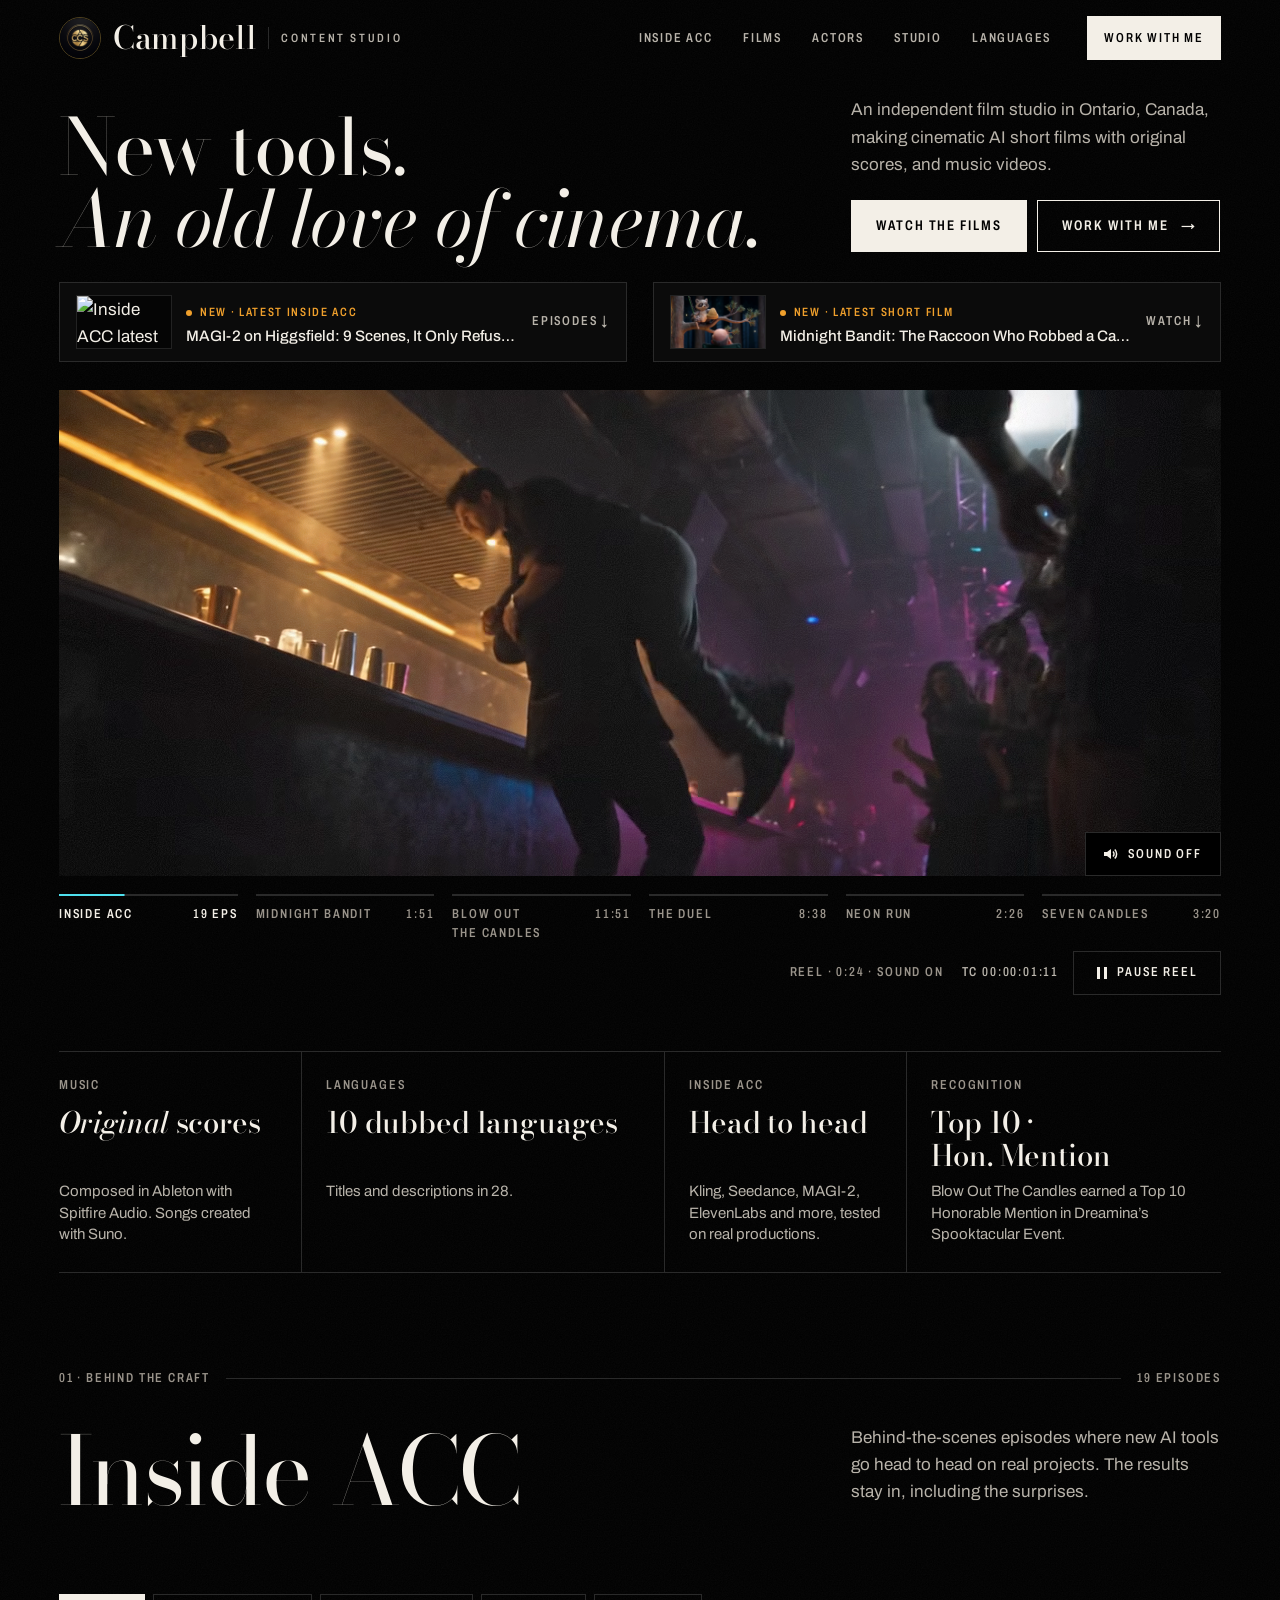
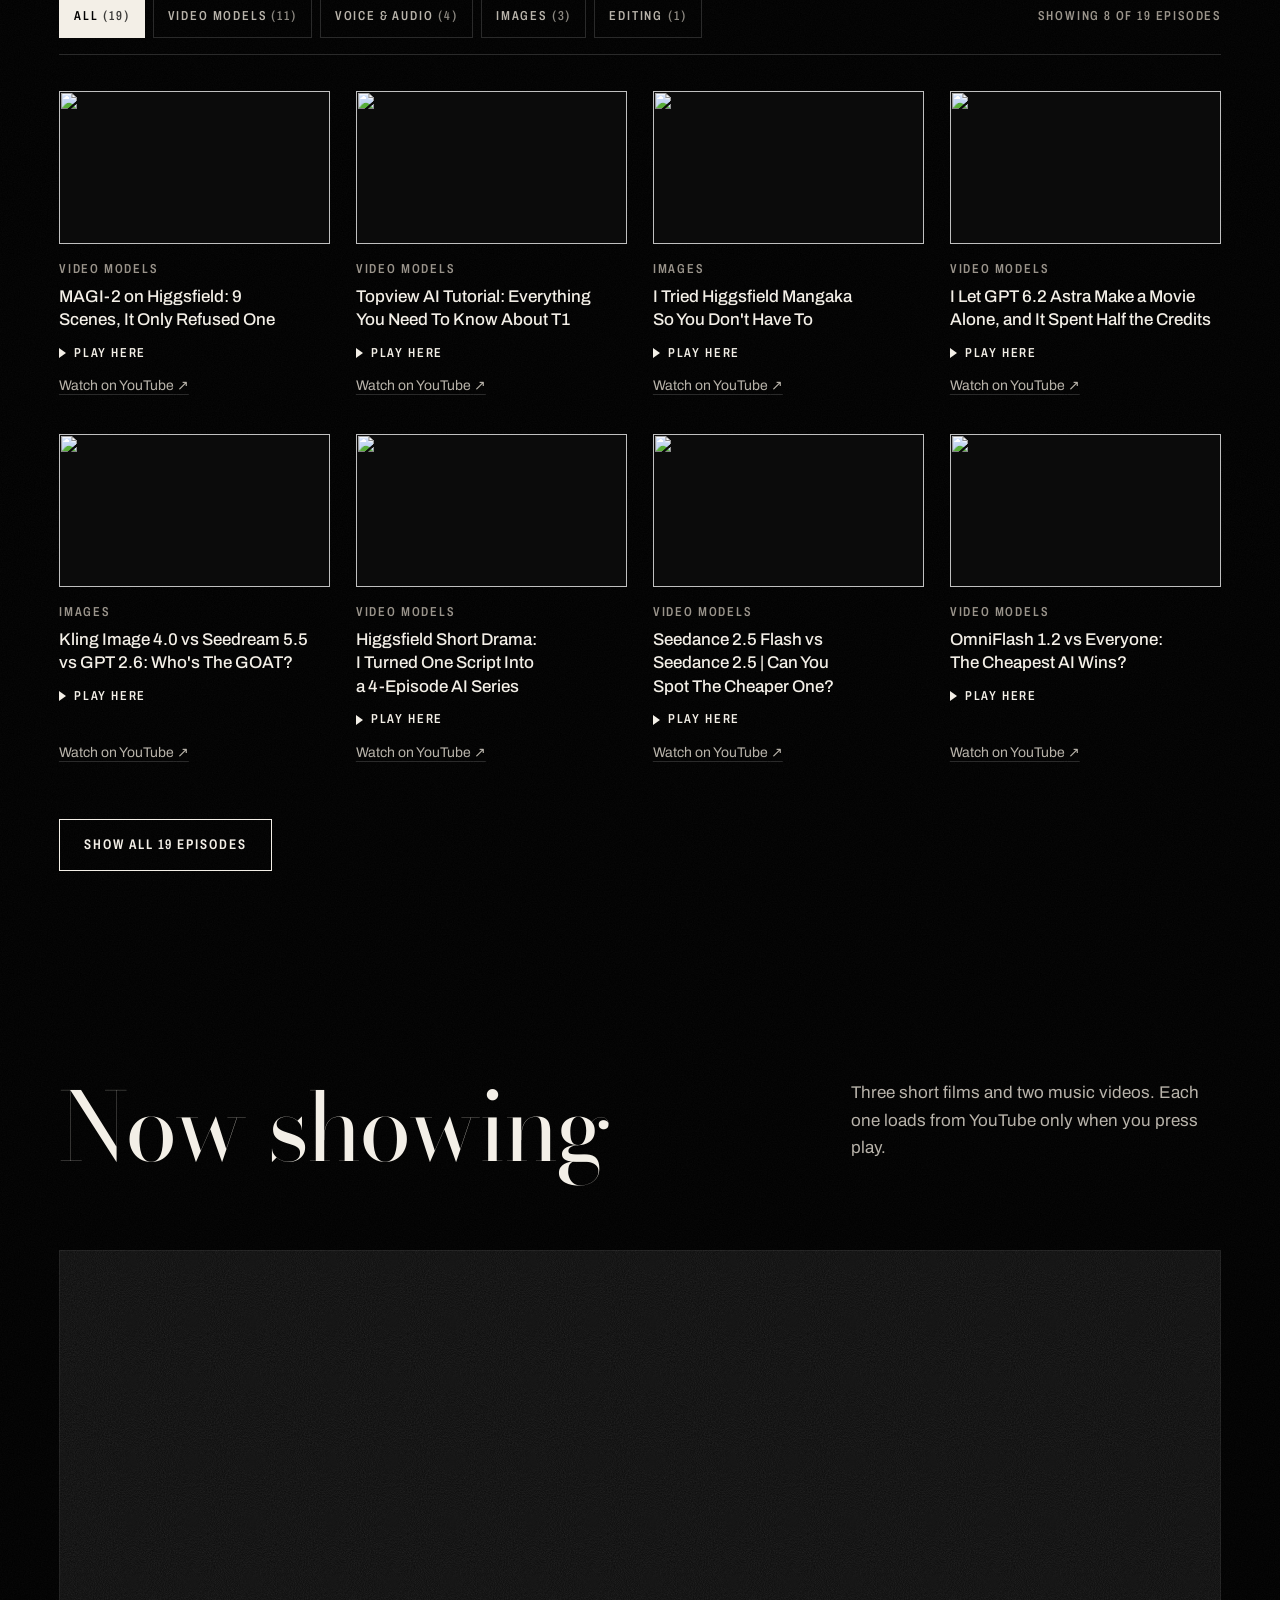
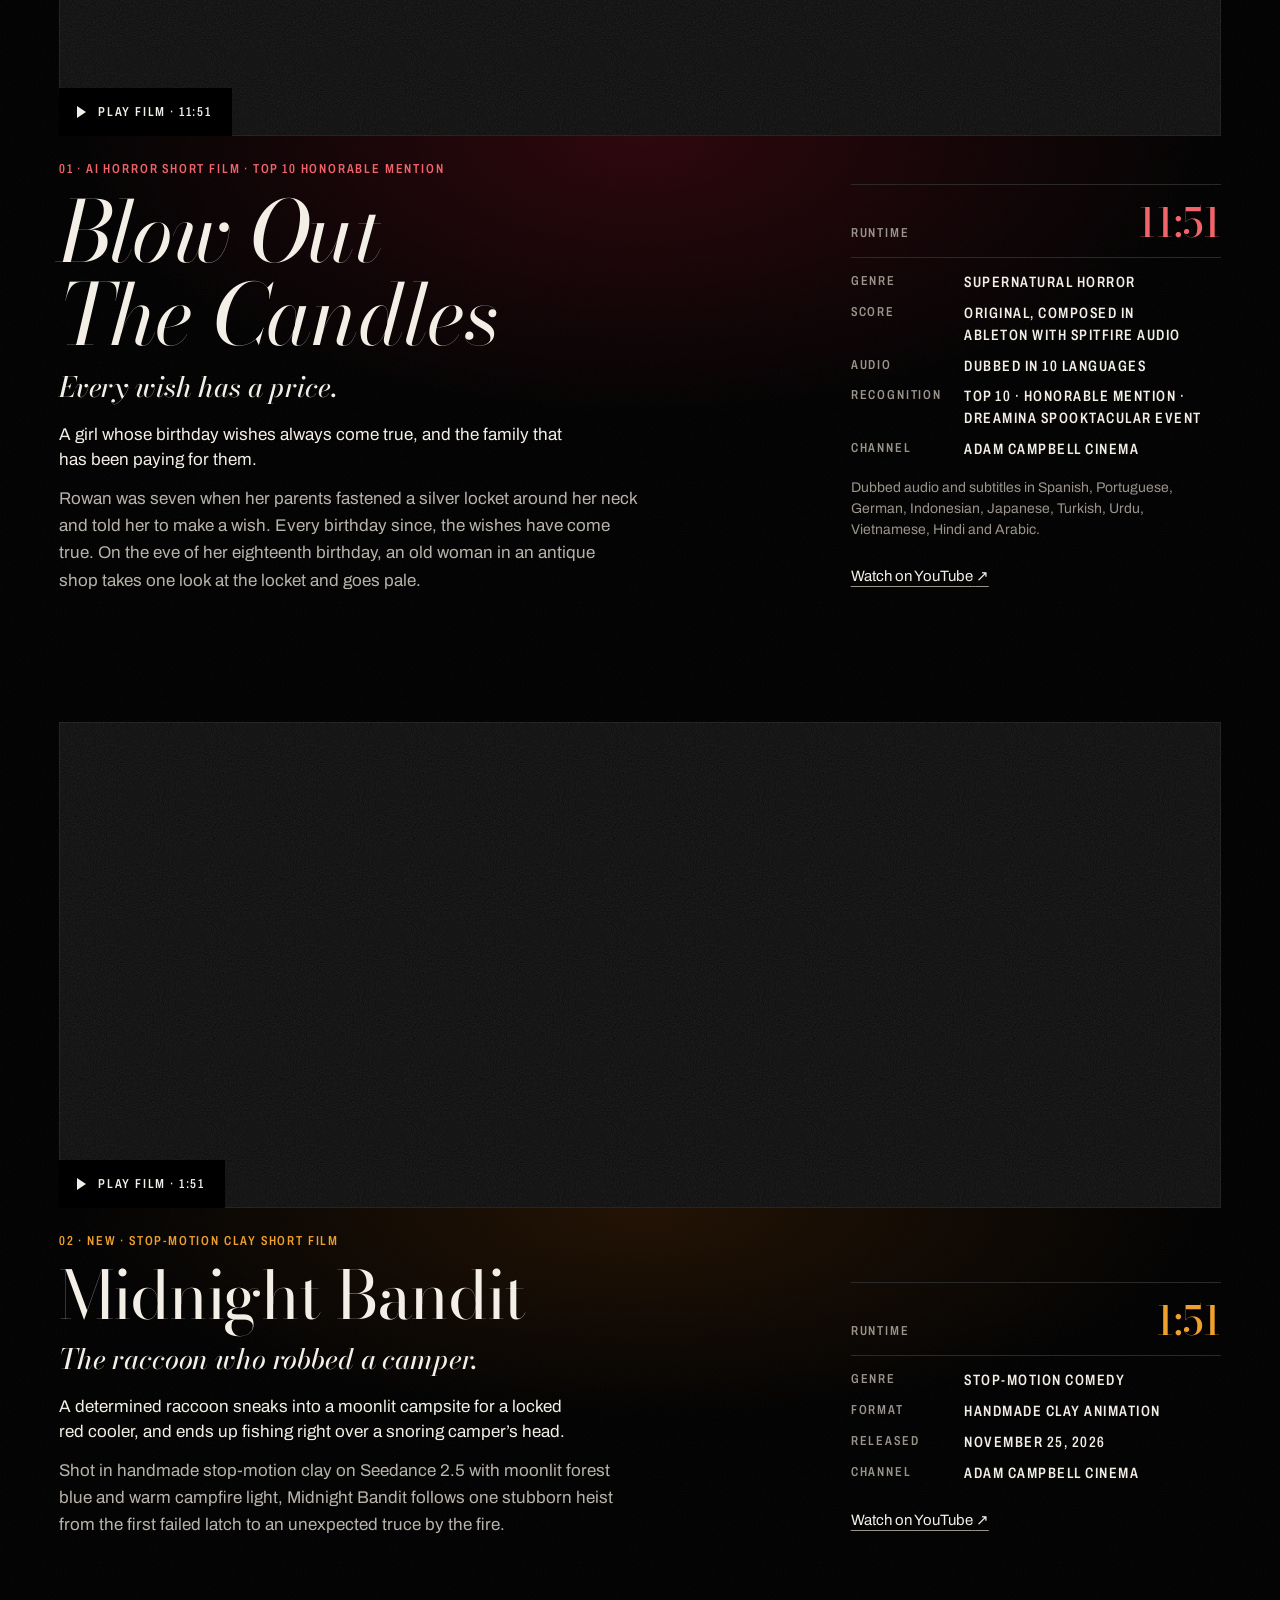
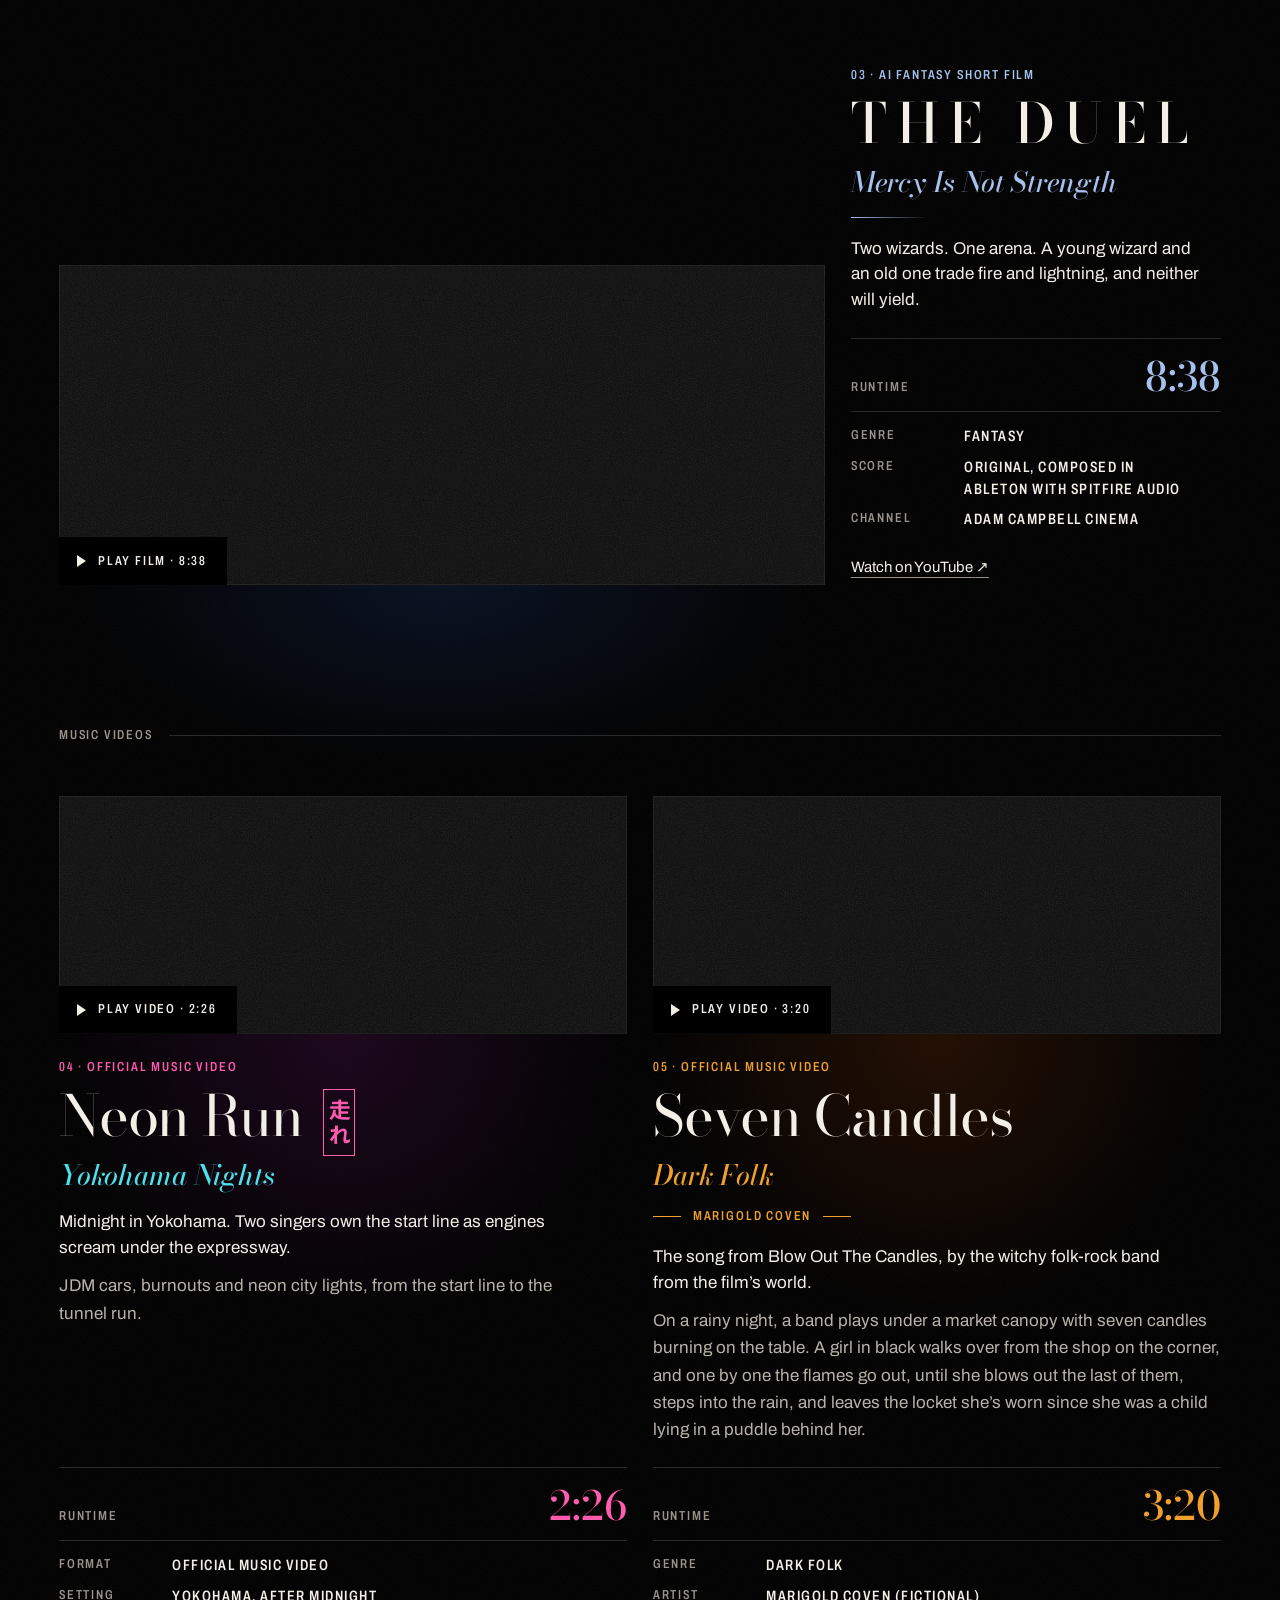
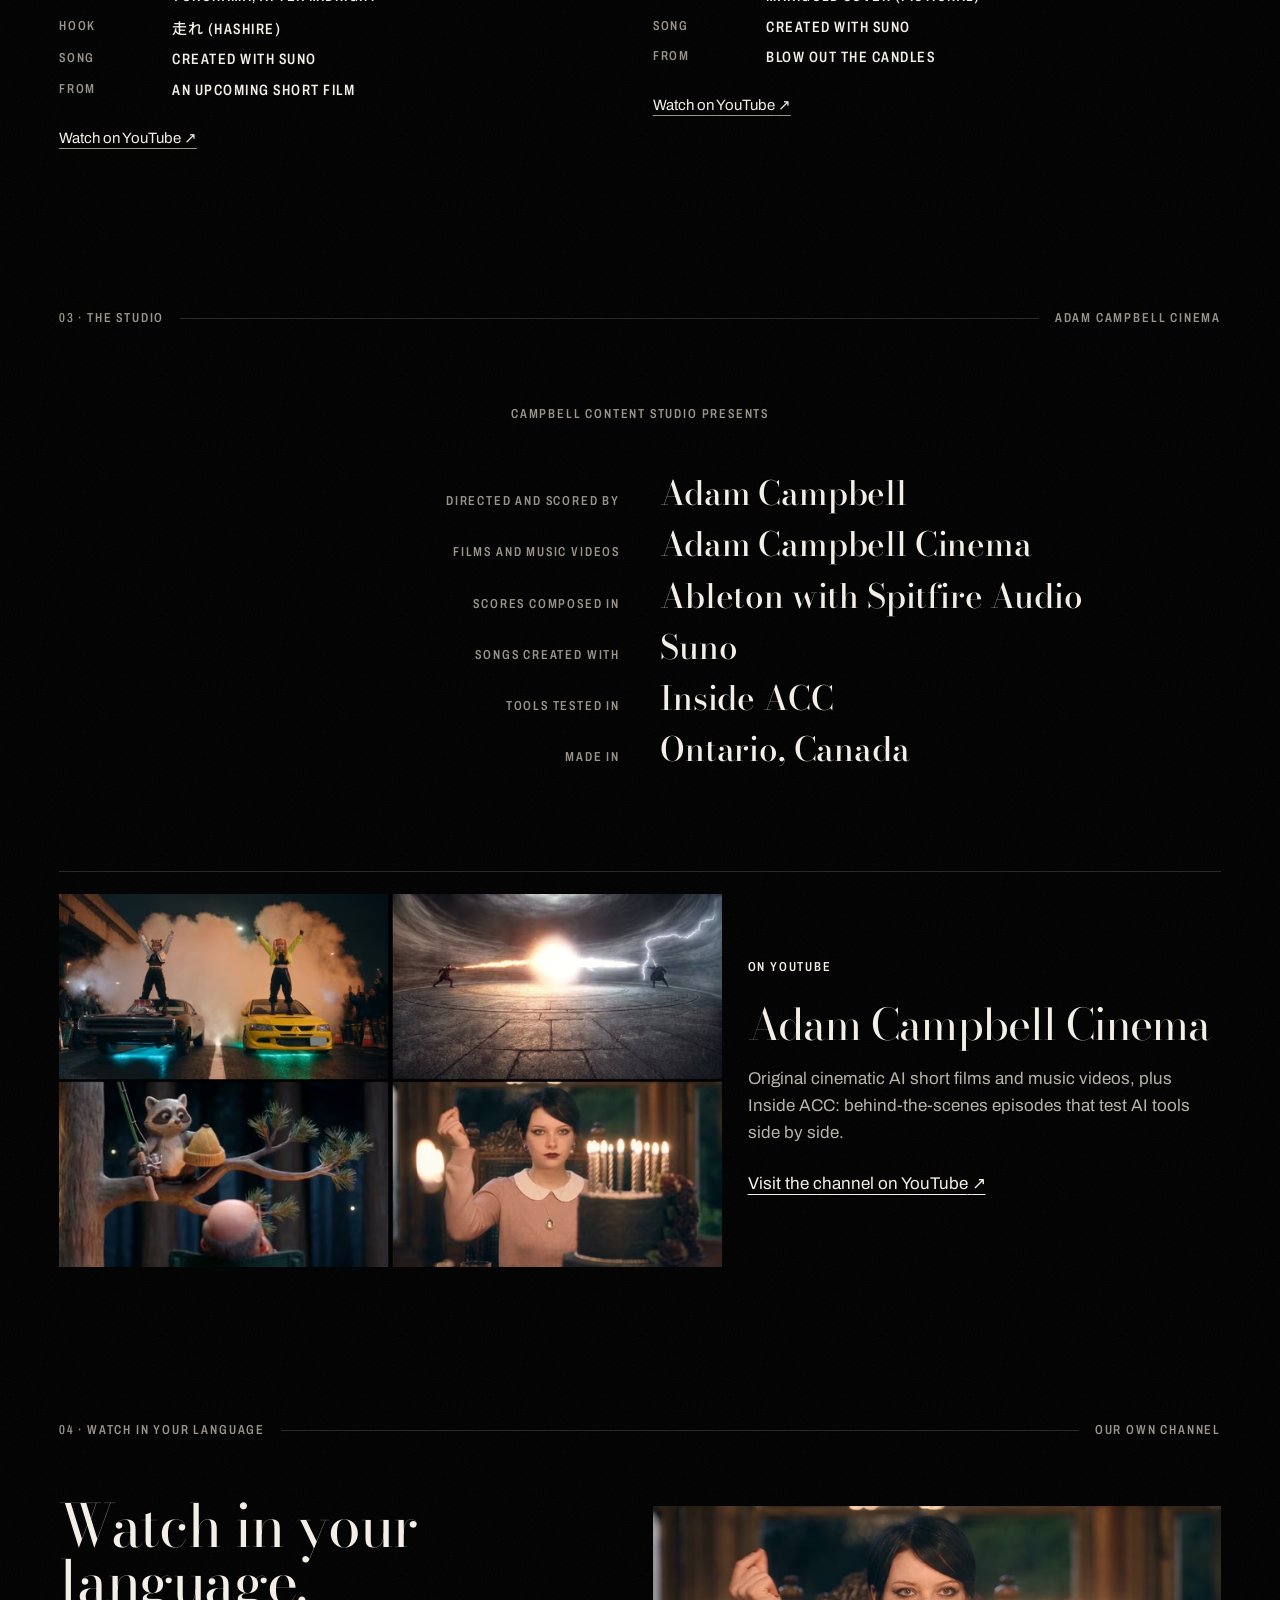
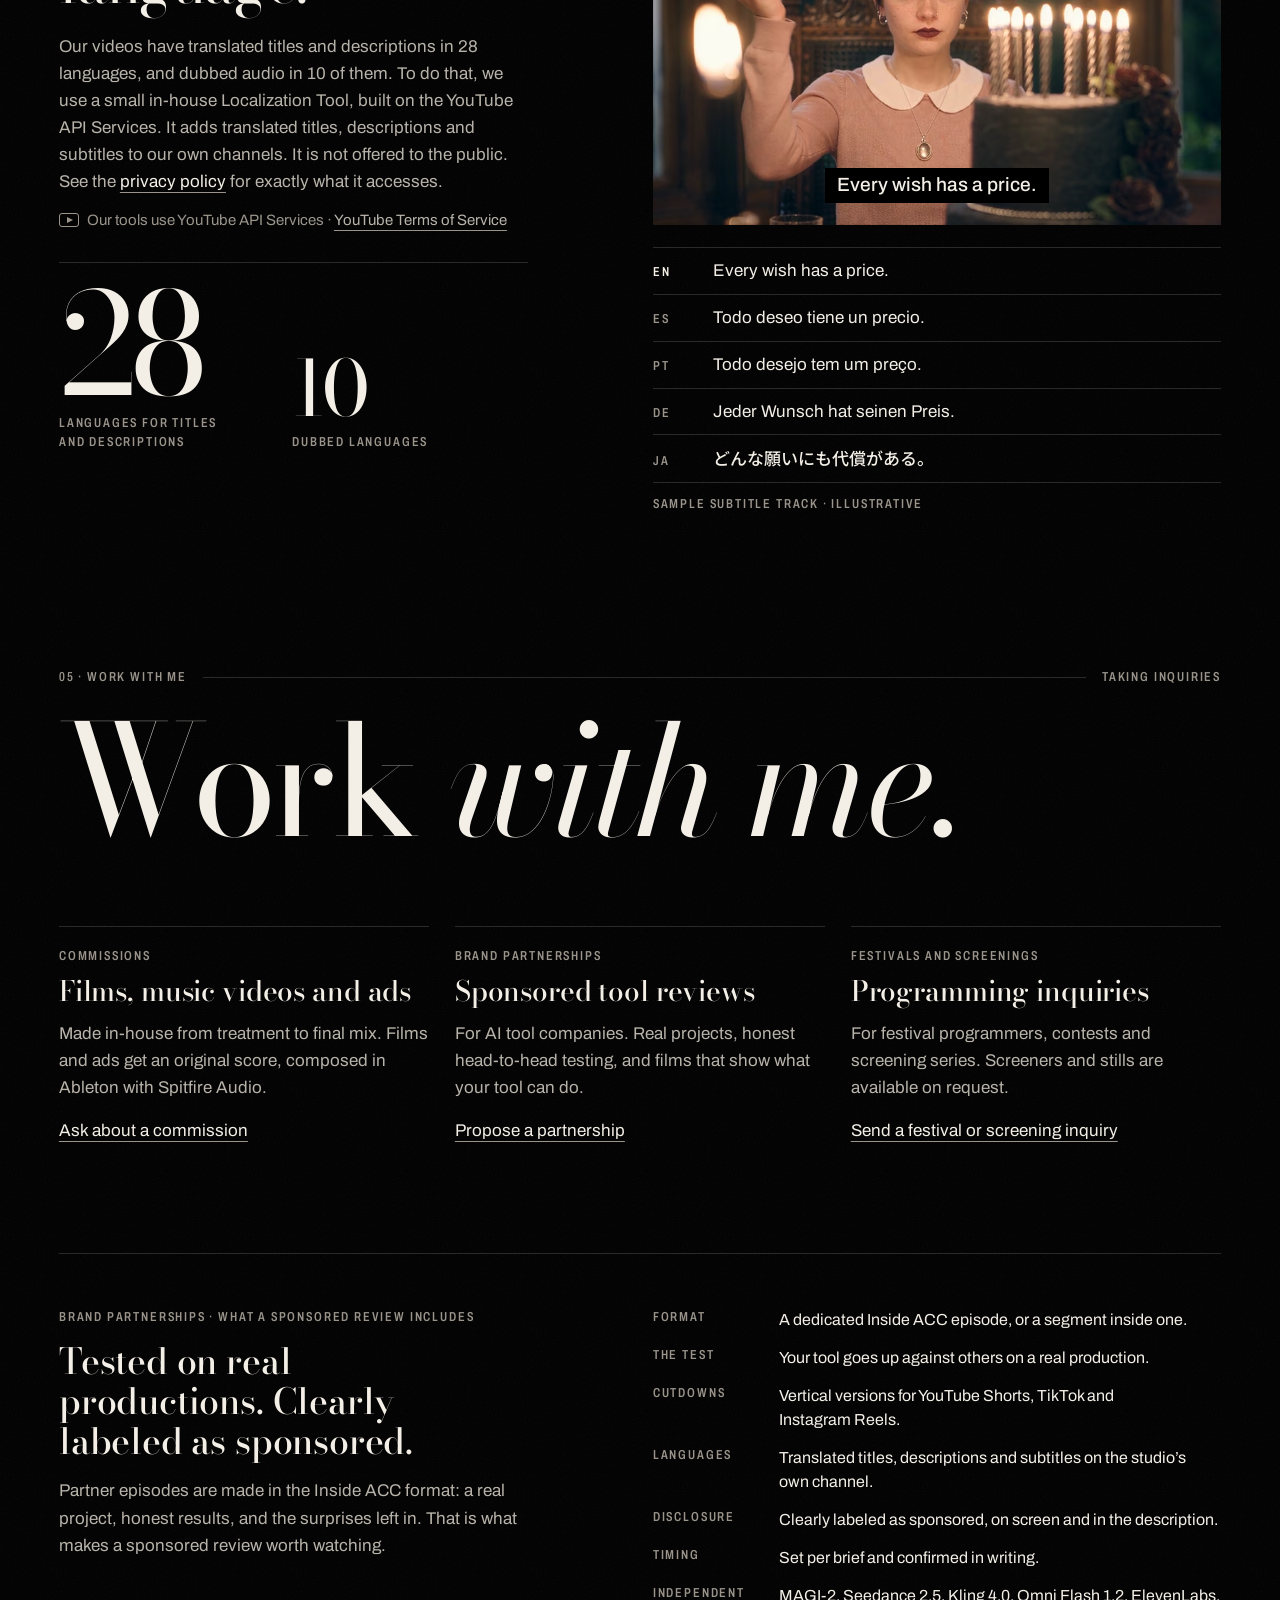
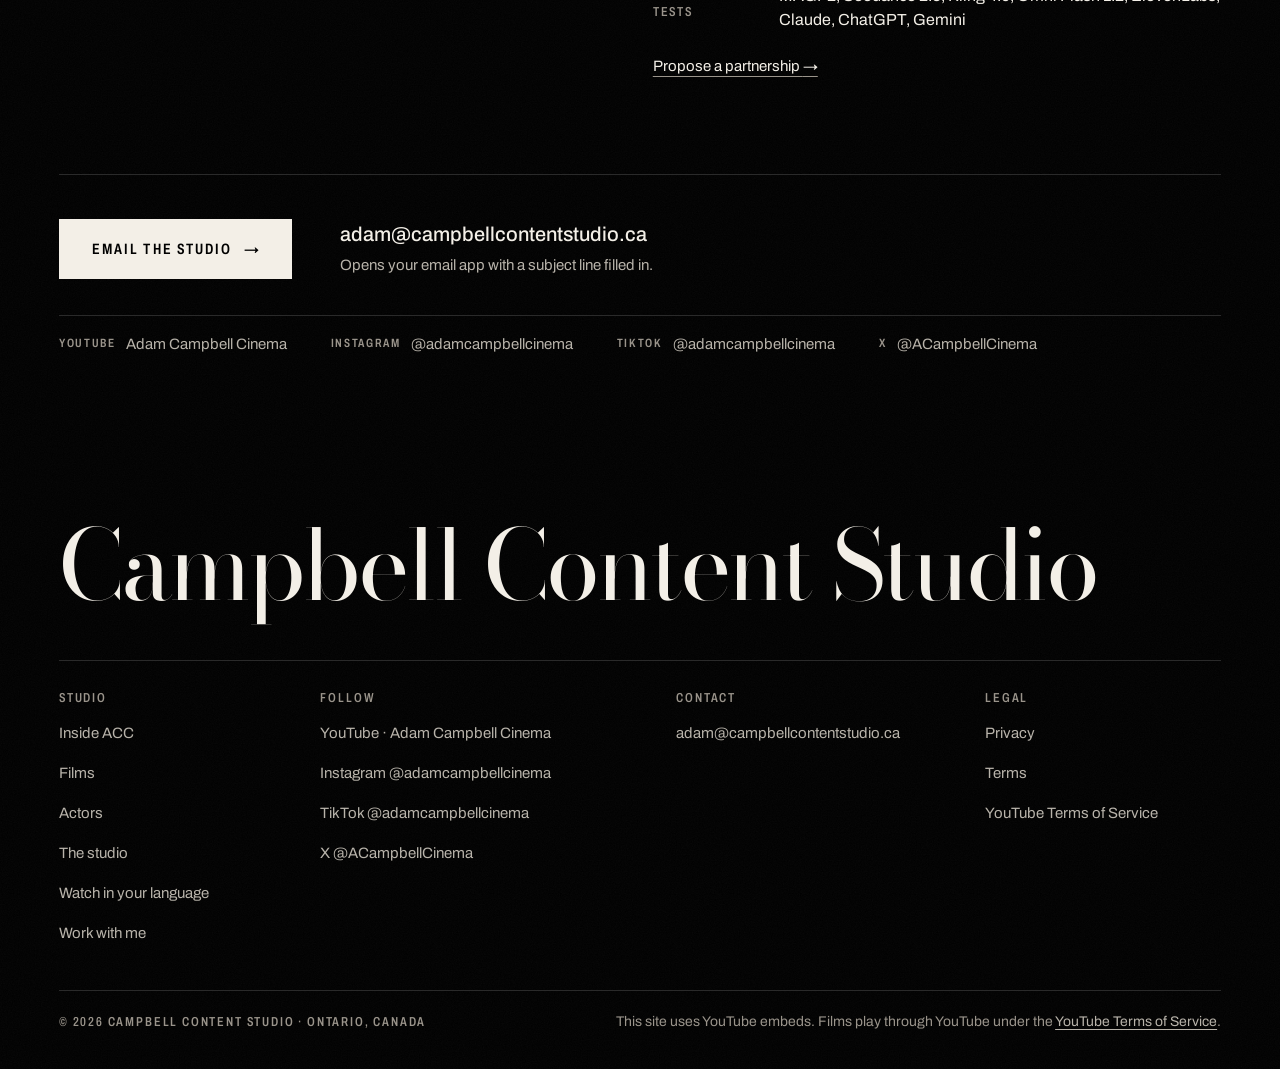
==== commit 740fdc4a: "Add frame-locked per-clip audio and sound toggle to 24s hero reel" ====
--- a/index.html
+++ b/index.html
@@ -242,11 +242,10 @@
         <div class="frame bleed gate hero-frame">
           <video class="reel" data-duration="24" muted loop playsinline preload="none" poster="assets/img/reel-poster.webp" aria-hidden="true" width="1920" height="804"></video>
           <div class="grain-in" aria-hidden="true"></div>
-          <!-- Score cue: hidden until data-src names the file. See assets/audio/_README.txt. Never autoplays. -->
-          <button class="sound-toggle billing" type="button" data-src="" data-state="off" hidden><svg class="ico-off" viewBox="0 0 16 16" aria-hidden="true"><path d="M2 6h3l4-3v10l-4-3H2z" fill="currentColor"/><path d="M11 5.5l4 4m0-4l-4 4" stroke="currentColor" stroke-width="1.5" fill="none"/></svg><svg class="ico-on" viewBox="0 0 16 16" aria-hidden="true"><path d="M2 6h3l4-3v10l-4-3H2z" fill="currentColor"/><path d="M11 5.5a3.5 3.5 0 0 1 0 5M12.8 3.5a6.5 6.5 0 0 1 0 9" stroke="currentColor" stroke-width="1.5" fill="none"/></svg><span class="lbl">Sound on</span></button>
+          <button class="sound-toggle billing" type="button" data-state="off" aria-pressed="false" hidden><svg class="ico-off" viewBox="0 0 16 16" aria-hidden="true"><path d="M2 6h3l4-3v10l-4-3H2z" fill="currentColor"/><path d="M11 5.5l4 4m0-4l-4 4" stroke="currentColor" stroke-width="1.5" fill="none"/></svg><svg class="ico-on" viewBox="0 0 16 16" aria-hidden="true"><path d="M2 6h3l4-3v10l-4-3H2z" fill="currentColor"/><path d="M11 5.5a3.5 3.5 0 0 1 0 5M12.8 3.5a6.5 6.5 0 0 1 0 9" stroke="currentColor" stroke-width="1.5" fill="none"/></svg><span class="lbl">Sound on</span></button>
         </div>
         <div class="slate">
-          <p class="sr">Studio reel: a muted 24-second loop of shots from Inside ACC and the studio's released films and music videos.</p>
+          <p class="sr">Studio reel: a 24-second loop of clips with audio from Inside ACC and the studio's released films and music videos.</p>
           <nav class="cutlist billing" aria-label="Reel cut list">
             <a class="cut is-on" href="#inside-acc" style="--acc:var(--cyan)" data-cut="0"><span class="track" aria-hidden="true"><i></i></span><span class="cut-t">Inside ACC</span><span class="rt"><span class="sr">, runtime </span>19 eps</span></a>
             <a class="cut" href="#film-bandit" style="--acc:var(--marigold)" data-cut="1"><span class="track" aria-hidden="true"><i></i></span><span class="cut-t">Midnight Bandit</span><span class="rt"><span class="sr">, runtime </span>1:51</span></a>
--- a/assets/css/site.css
+++ b/assets/css/site.css
@@ -195,11 +195,13 @@
 .fresh-card:hover .fresh-arrow{color:var(--screen)}
 @media (min-width:900px){ .fresh-bar{grid-template-columns:1fr 1fr;gap:var(--colgap)} }
 @media (max-width:599px){ .fresh-thumb{width:76px;height:43px;flex:0 0 76px} .fresh-title{white-space:normal;font-size:.875rem} }
+.js .hero-frame{cursor:pointer}
 .hero-frame video{background:var(--gate);object-position:50% 36%}
-.sound-toggle{position:absolute;right:0;bottom:0;z-index:3;display:inline-flex;align-items:center;justify-content:center;gap:10px;min-height:44px;min-width:8.5rem;padding:0 16px 0 14px;background:#000;color:var(--screen);transition:background .5s var(--ease-out),color .5s var(--ease-out)}
+.sound-toggle{position:absolute;right:0;bottom:0;z-index:3;display:inline-flex;align-items:center;justify-content:center;gap:10px;min-height:44px;min-width:8.5rem;padding:0 16px 0 14px;background:#000;color:var(--screen);border:1px solid var(--hairline);transition:background .4s var(--ease-out),color .4s var(--ease-out),border-color .4s var(--ease-out)}
+.sound-toggle[data-state="off"]{background:var(--screen);color:#000;border-color:var(--screen)}
 .sound-toggle[hidden]{display:none}
 .sound-toggle:focus-visible{background:var(--screen);color:#000;outline:2px solid #000;outline-offset:-5px}
-@media (hover:hover){ .sound-toggle:hover{background:var(--screen);color:#000} }
+@media (hover:hover){ .sound-toggle:hover,.sound-toggle[data-state="on"]:hover{background:var(--screen);color:#000;border-color:var(--screen)} .sound-toggle[data-state="off"]:hover{background:#000;color:var(--screen);border-color:var(--screen)} }
 .sound-toggle svg{width:16px;height:16px;flex:none}
 .sound-toggle[data-state="off"] .ico-on,.sound-toggle[data-state="on"] .ico-off{display:none}
 .hero-frame .grain-in{animation:grain 1s steps(6) infinite}
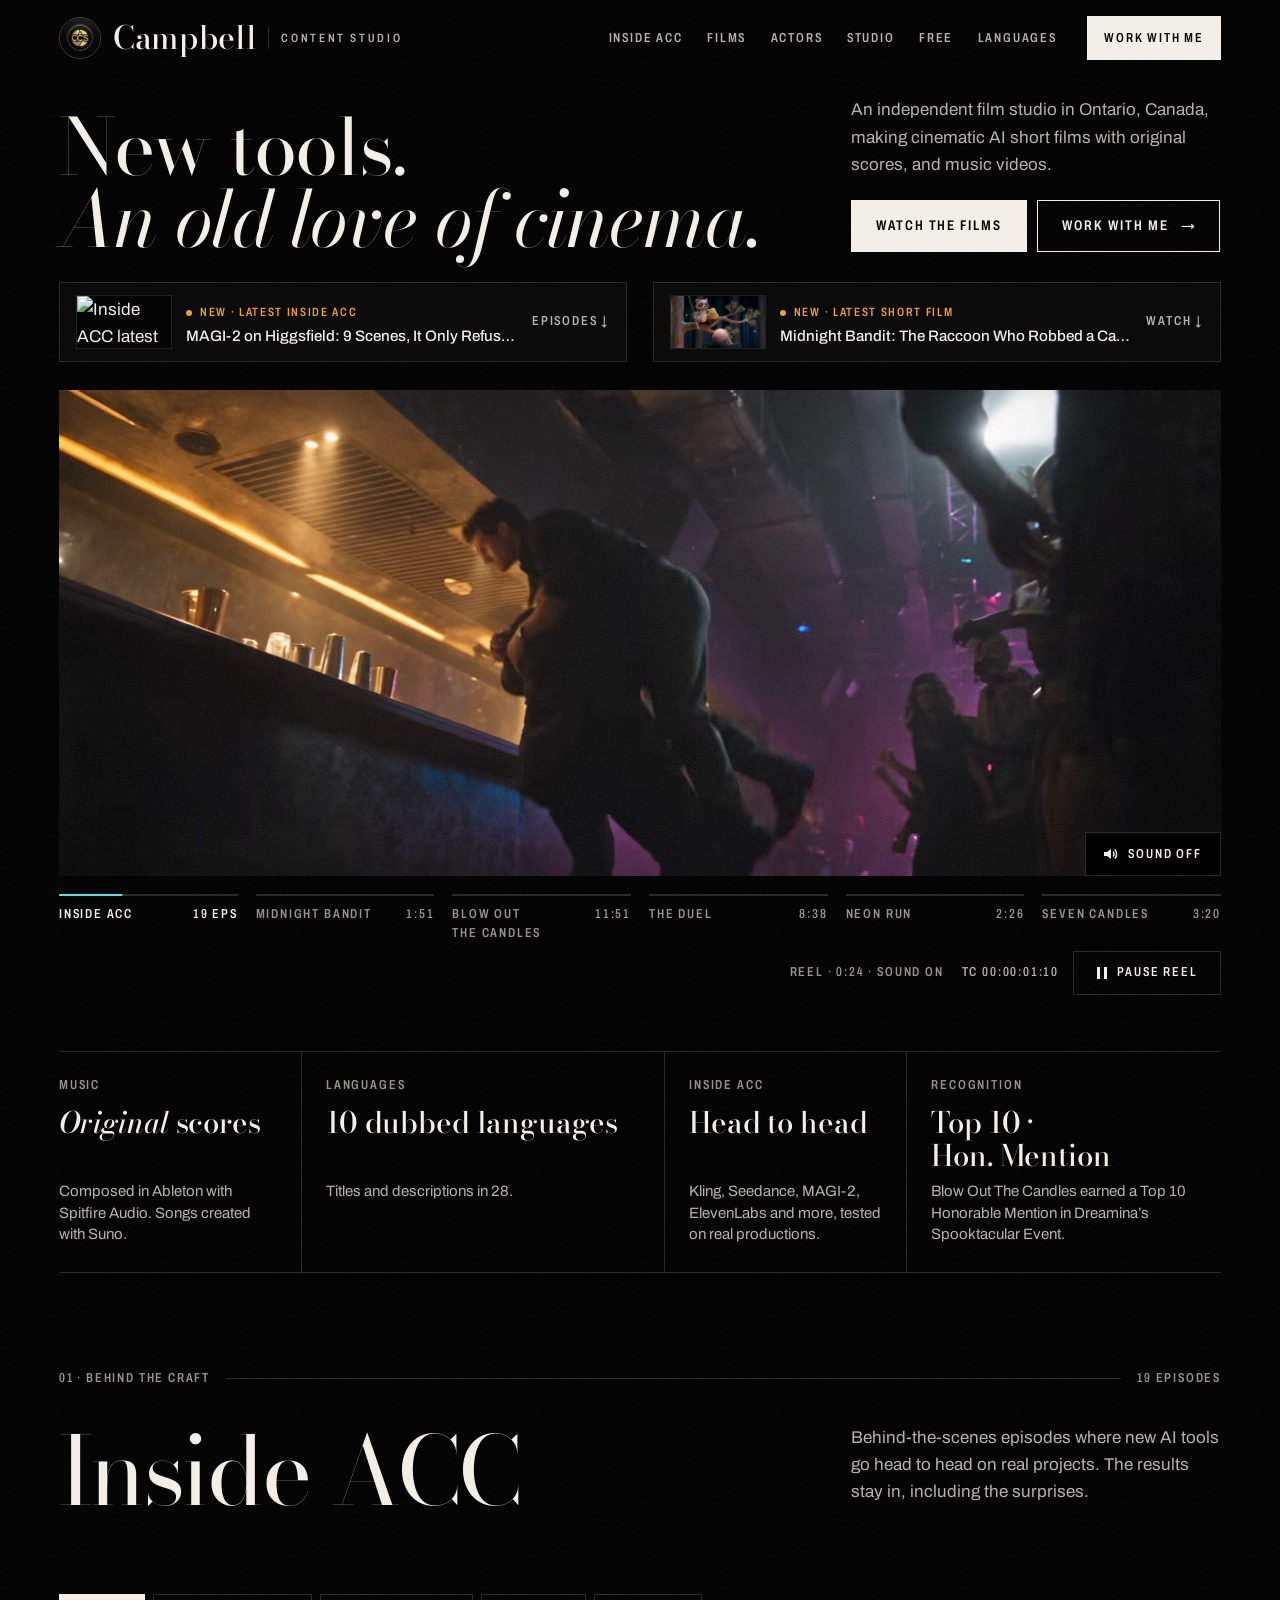
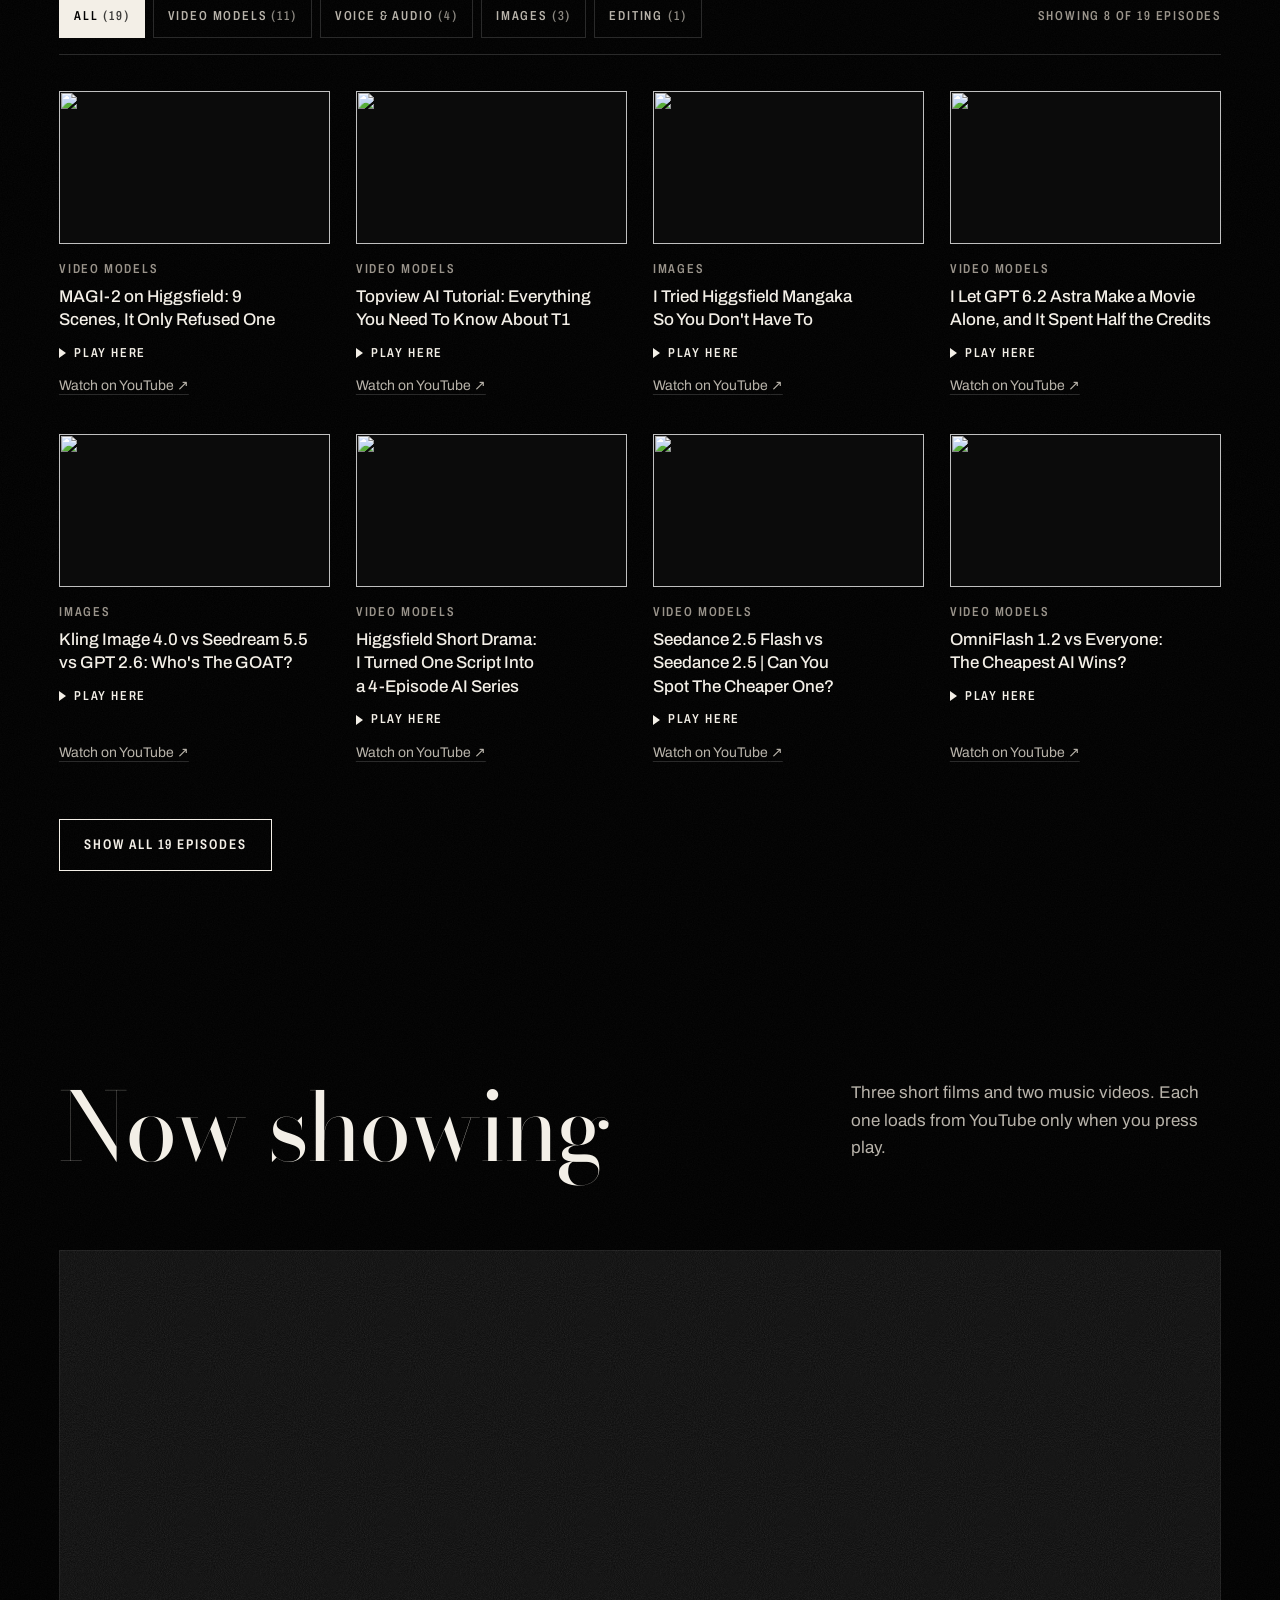
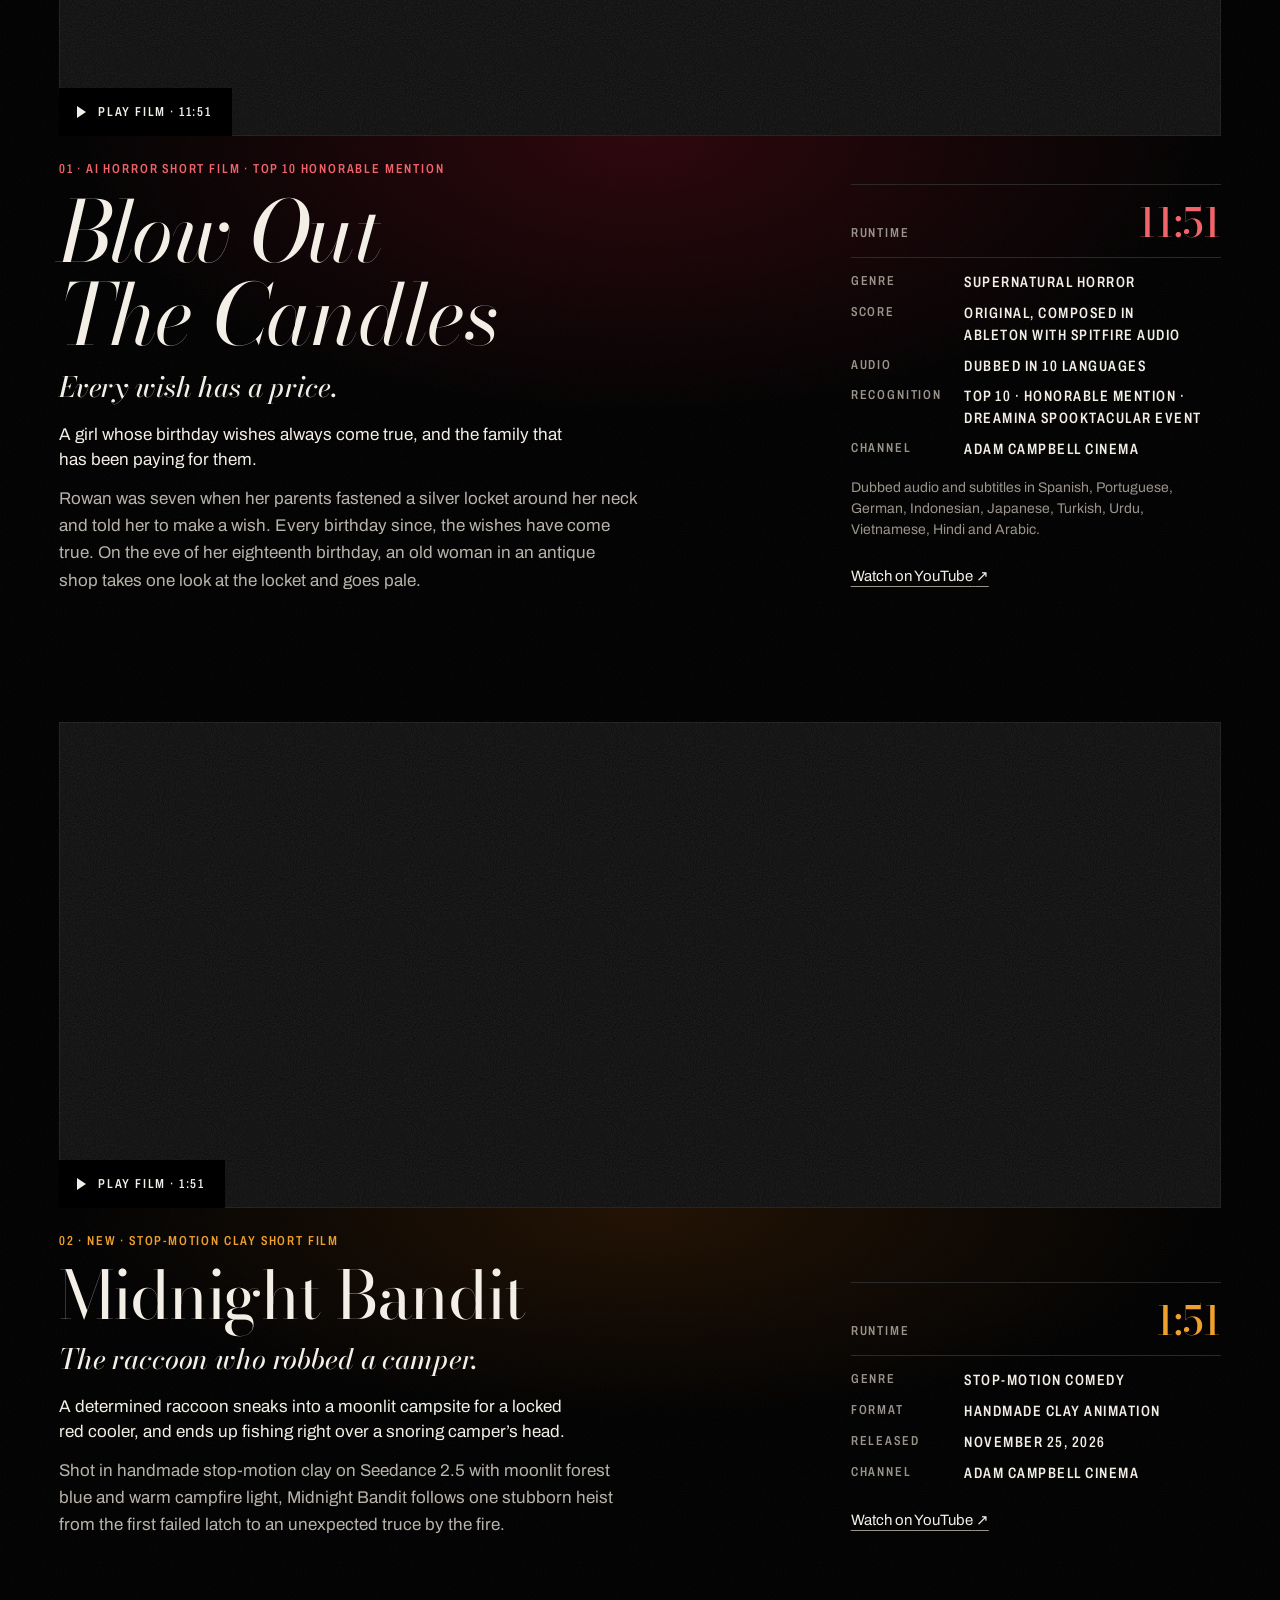
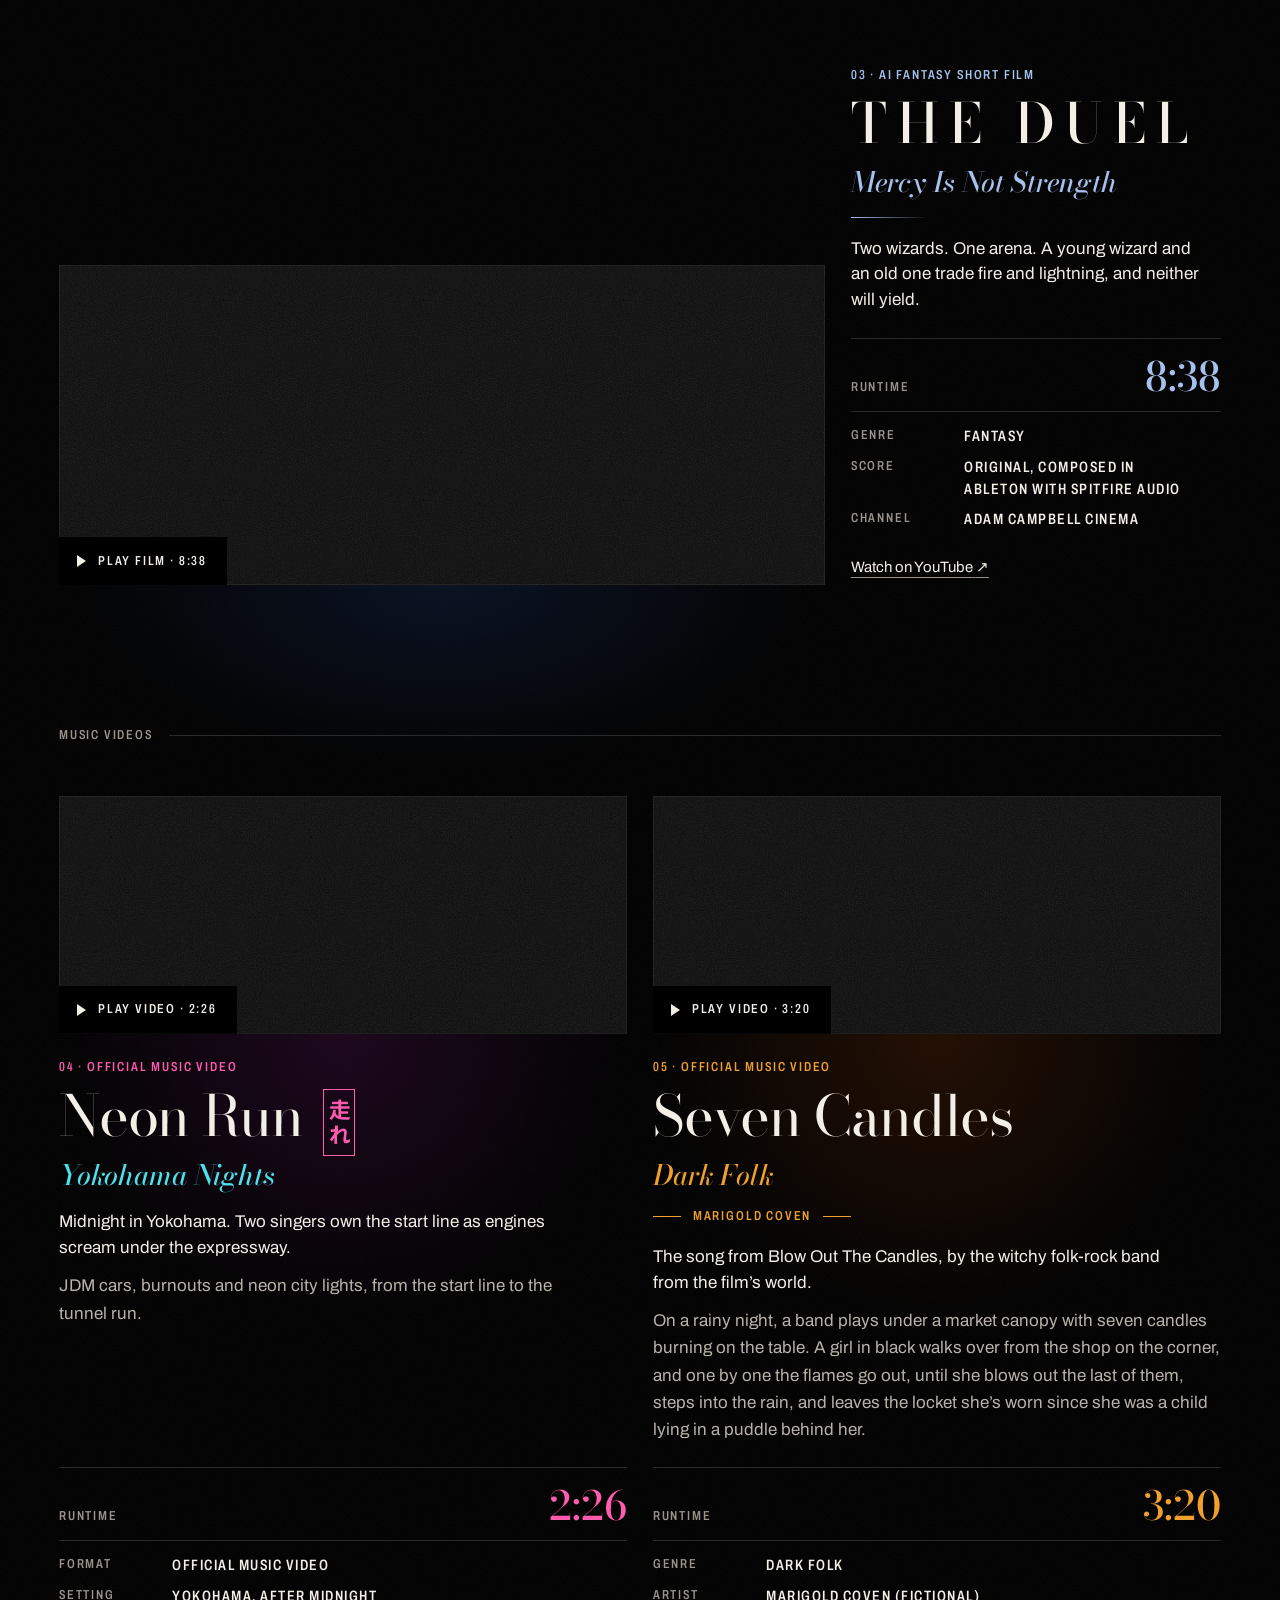
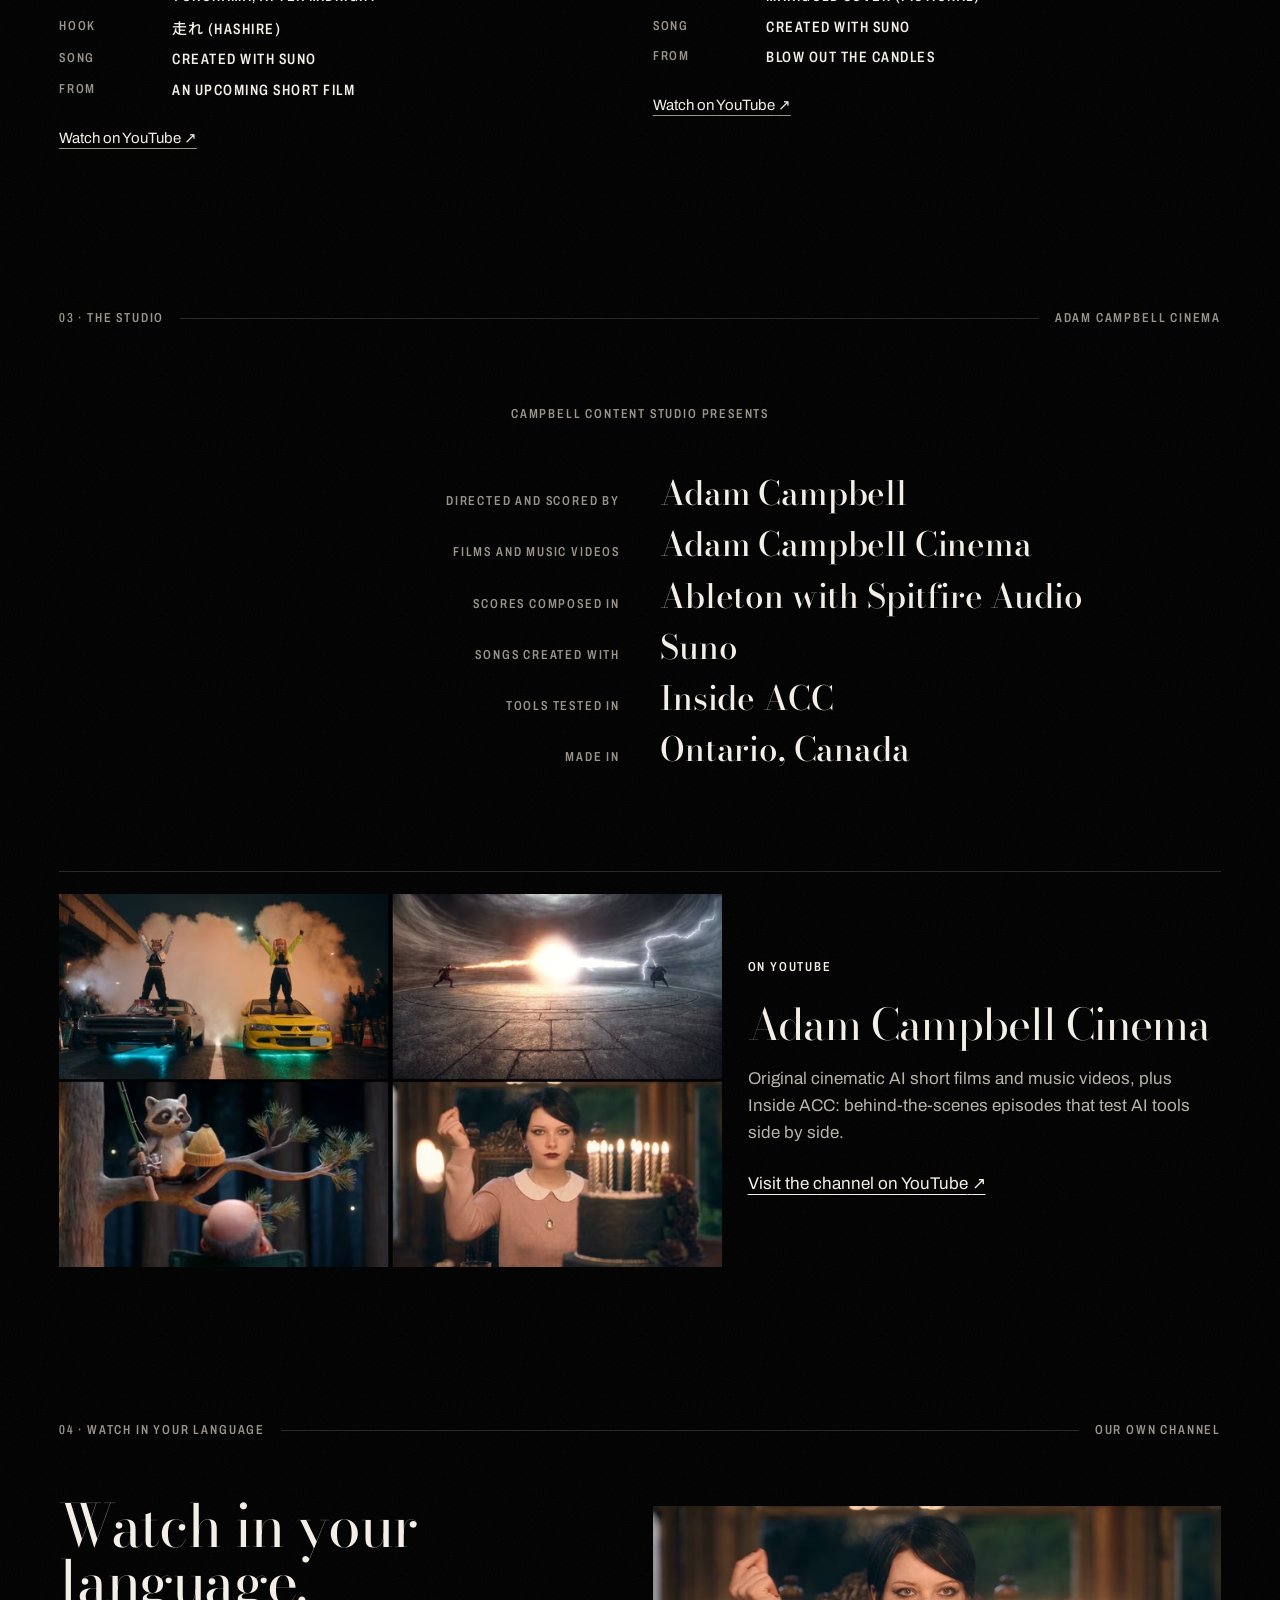
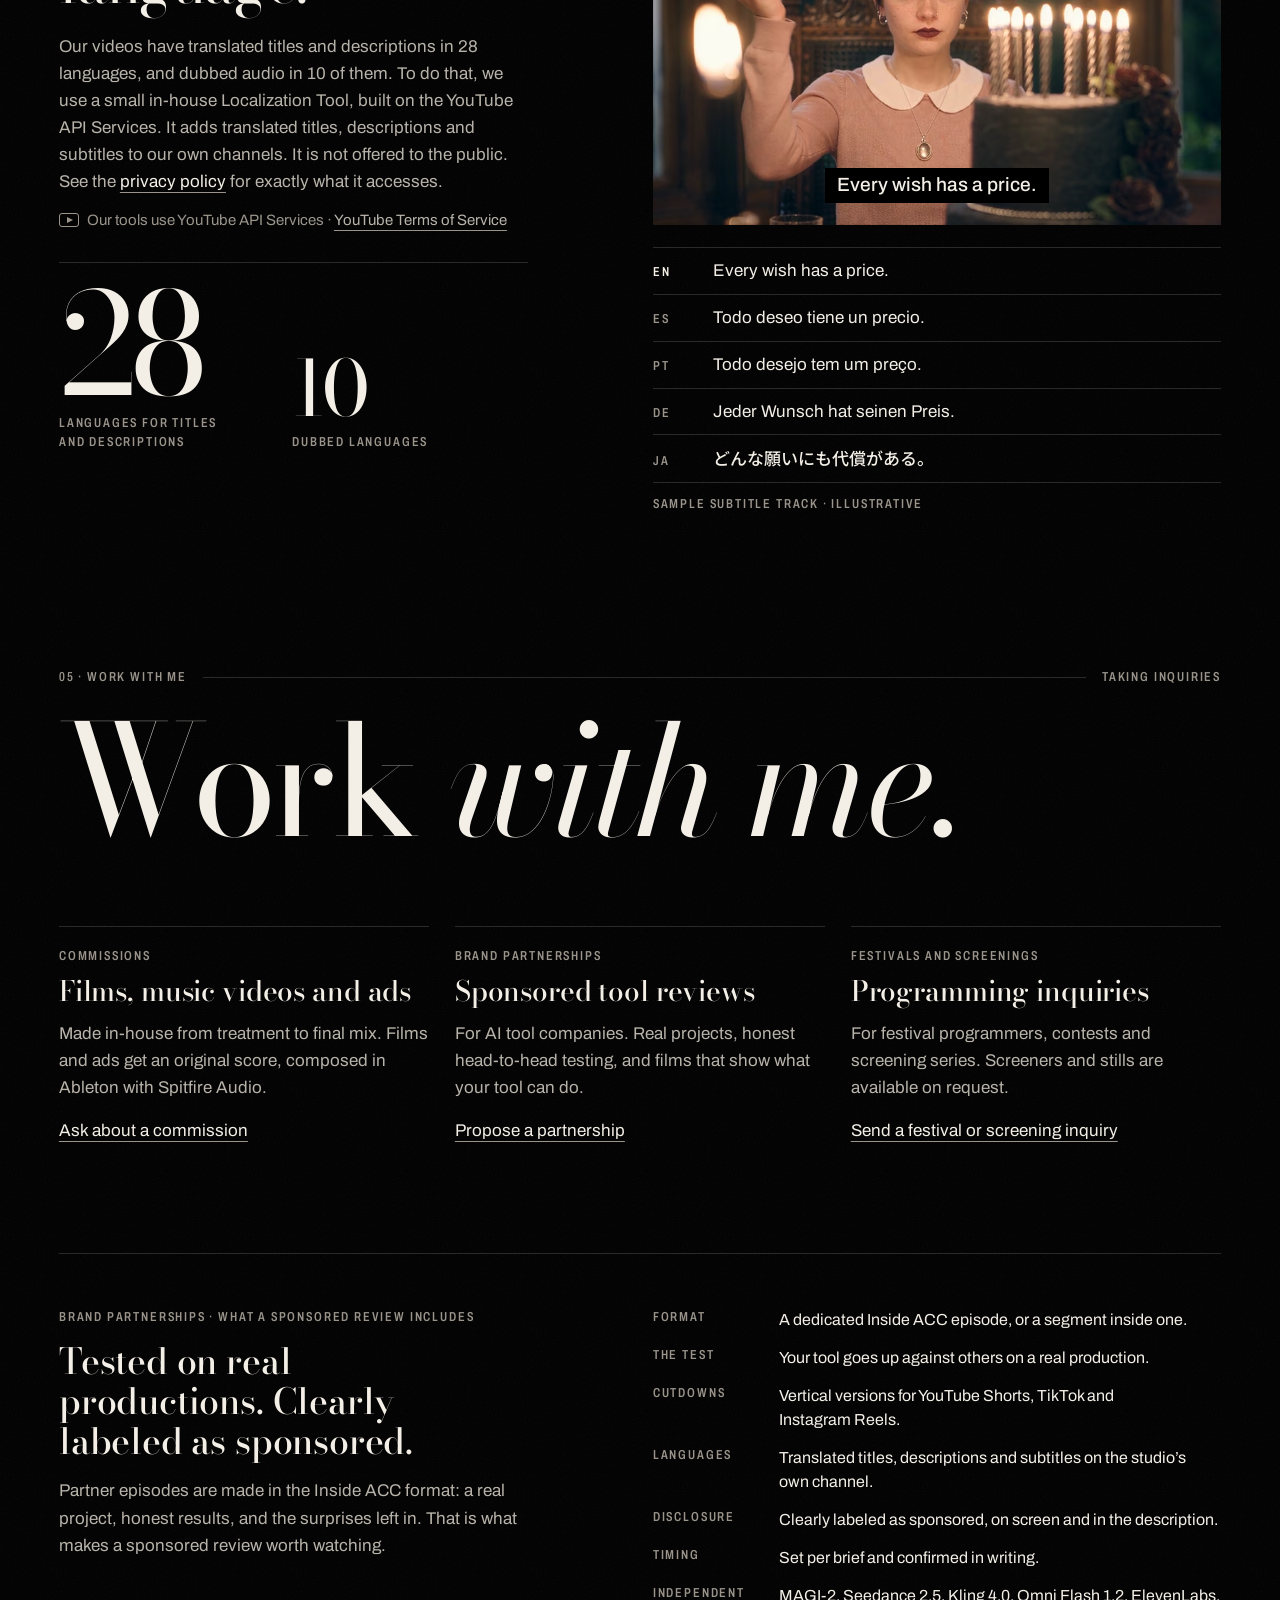
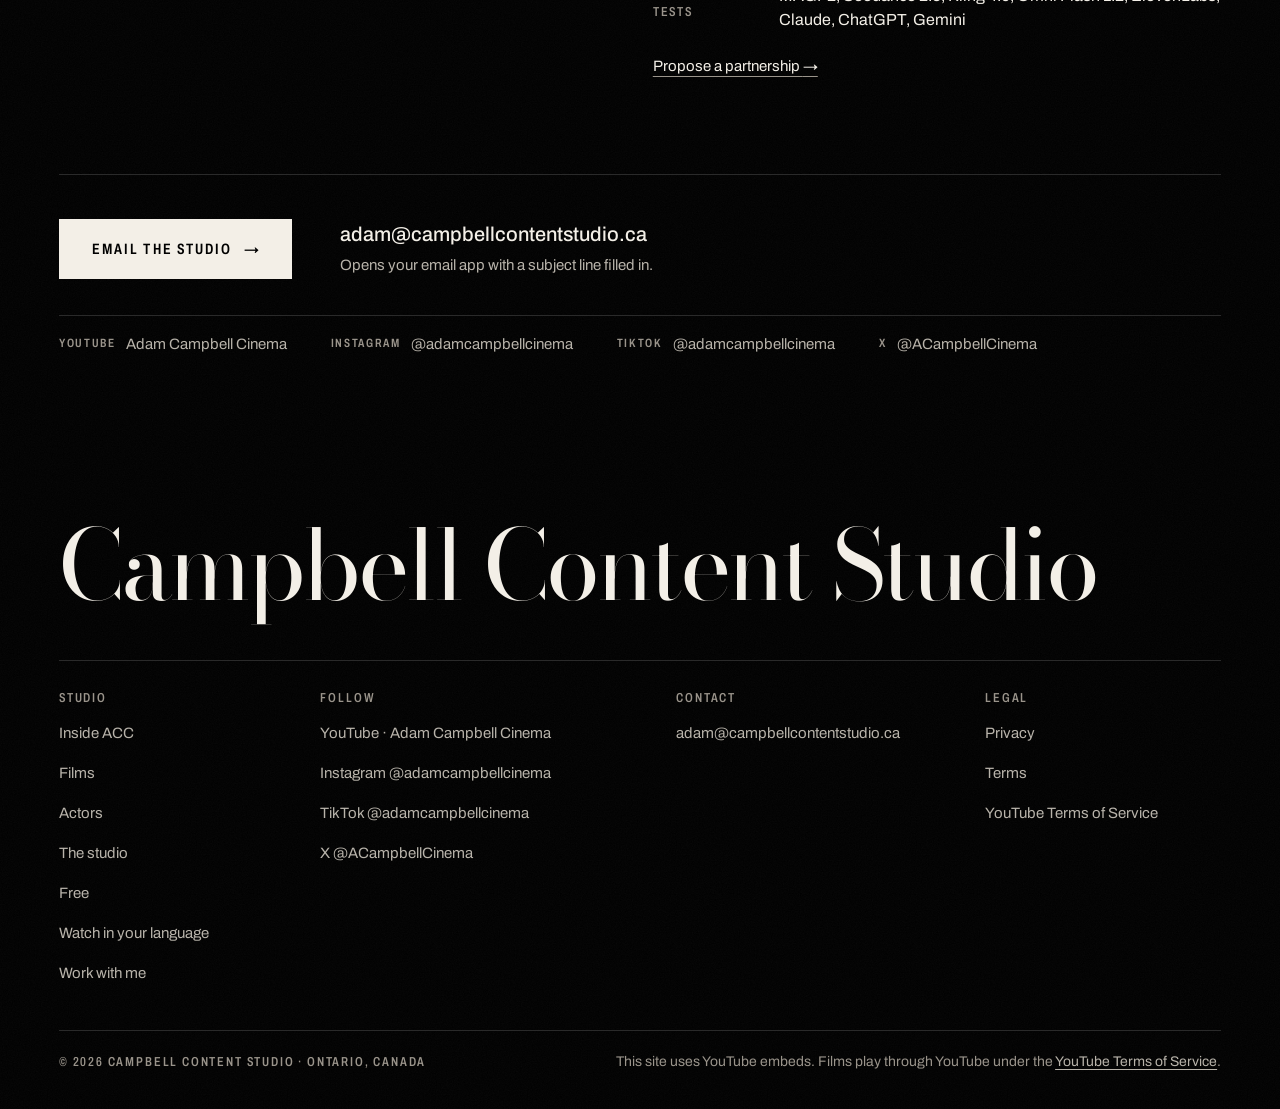
==== commit 98bcdfaa: "Add free downloads page and MAGI-2 Prompting Guide at /guides/magi-2/" ====
--- a/index.html
+++ b/index.html
@@ -170,6 +170,7 @@
       <a class="billing" href="#films">Films</a>
       <a class="billing" href="actors.html">Actors</a>
       <a class="billing" href="#studio">Studio</a>
+      <a class="billing" href="/free/">Free</a>
       <a class="billing" href="#languages">Languages</a>
       <a class="billing btn-sm" href="#work">Work with me</a>
     </nav>
@@ -189,6 +190,7 @@
       <li><a class="serif-m" href="#films">Films</a></li>
       <li><a class="serif-m" href="actors.html">Actors</a></li>
       <li><a class="serif-m" href="#studio">The studio</a></li>
+      <li><a class="serif-m" href="/free/">Free</a></li>
       <li><a class="serif-m" href="#languages">Languages</a></li>
       <li><a class="serif-m" href="#work">Work with me</a></li>
     </ul>
@@ -836,7 +838,7 @@
   <footer class="foot wrap" id="site-footer">
     <p class="foot-mark display">Campbell Content Studio</p>
     <div class="foot-cols">
-      <nav class="fc-studio" aria-labelledby="fc1"><h2 id="fc1" class="billing">Studio</h2><ul><li><a href="#inside-acc">Inside ACC</a></li><li><a href="#films">Films</a></li><li><a href="actors.html">Actors</a></li><li><a href="#studio">The studio</a></li><li><a href="#languages">Watch in your language</a></li><li><a href="#work">Work with me</a></li></ul></nav>
+      <nav class="fc-studio" aria-labelledby="fc1"><h2 id="fc1" class="billing">Studio</h2><ul><li><a href="#inside-acc">Inside ACC</a></li><li><a href="#films">Films</a></li><li><a href="actors.html">Actors</a></li><li><a href="#studio">The studio</a></li><li><a href="/free/">Free</a></li><li><a href="#languages">Watch in your language</a></li><li><a href="#work">Work with me</a></li></ul></nav>
       <nav class="fc-follow" aria-labelledby="fc2"><h2 id="fc2" class="billing">Follow</h2><ul><li><a href="https://www.youtube.com/@AdamCampbellCinema">YouTube · Adam Campbell Cinema</a></li><li><a href="https://www.instagram.com/adamcampbellcinema/">Instagram @adamcampbellcinema</a></li><li><a href="https://www.tiktok.com/@adamcampbellcinema">TikTok @adamcampbellcinema</a></li><li><a href="https://x.com/ACampbellCinema">X @ACampbellCinema</a></li></ul></nav>
       <nav class="fc-contact" aria-labelledby="fc3"><h2 id="fc3" class="billing">Contact</h2><ul><li><a href="mailto:adam@campbellcontentstudio.ca?subject=Project%20inquiry%20%E2%80%94%20Campbell%20Content%20Studio">adam@campbellcontentstudio.ca</a></li></ul></nav>
       <nav class="fc-legal" aria-labelledby="fc4"><h2 id="fc4" class="billing">Legal</h2><ul><li><a href="privacy.html">Privacy</a></li><li><a href="terms.html">Terms</a></li><li><a href="https://www.youtube.com/t/terms">YouTube Terms of Service</a></li></ul></nav>
--- a/assets/css/site.css
+++ b/assets/css/site.css
@@ -99,7 +99,7 @@
 .wm-main{font-family:var(--serif);font-weight:500;font-variation-settings:"opsz" 28;font-size:1.75rem;letter-spacing:-.01em;line-height:1}
 .wm-rule{width:1px;height:22px;background:var(--hairline)}
 .wm-sub{font-size:.75rem;letter-spacing:.22em;color:var(--silver);line-height:1.2;white-space:nowrap}
-.nav-links{display:none;gap:30px;align-items:center}
+.nav-links{display:none;gap:clamp(16px,1.9vw,30px);align-items:center}
 .nav-links a{text-decoration:none;color:var(--silver);transition:color .4s;display:inline-flex;align-items:center;min-height:44px}
 .nav-links a:hover{color:var(--screen)}
 .nav-links a.btn-sm{color:#000;margin-left:6px}
